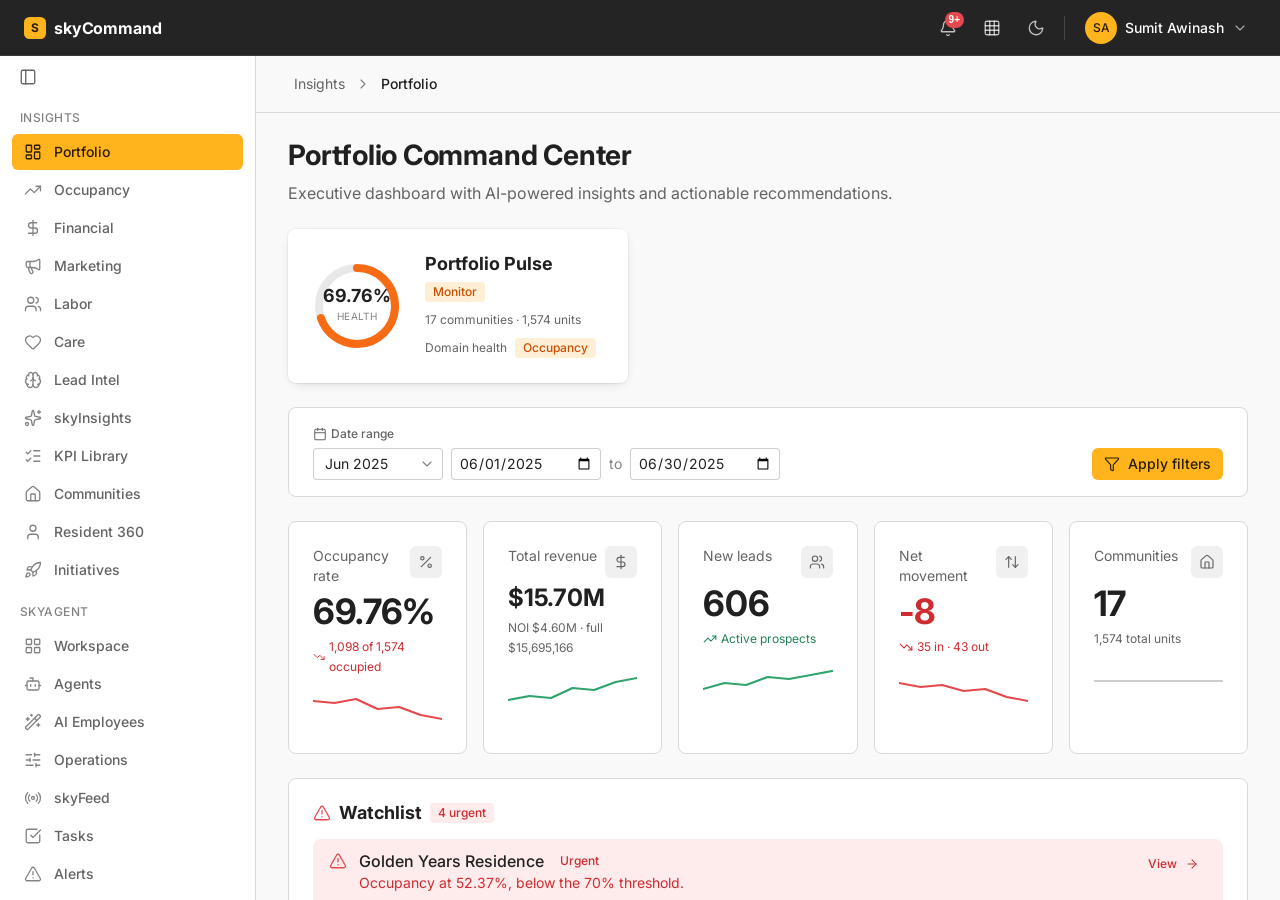
==== index.html @ 932ceed5 "Centered home layout: greeting + composer + suggestion pills (Claude-style) - Workspace opens on the" ====
<!DOCTYPE html>
<!--
  Portfolio Command Center - Radix-Design System redesign
  Shell (header/sidebar/breadcrumbs/footer) from the canonical template.
  Only the MAIN CONTENT region is filled. Styling from dashboard.css -> tokens.css.
-->
<html lang="en" data-theme="light">
<head>
  <meta charset="UTF-8" />
  <meta name="viewport" content="width=device-width, initial-scale=1.0" />
  <title>Portfolio Command Center</title>
  <link rel="preconnect" href="https://fonts.googleapis.com" />
  <link rel="preconnect" href="https://fonts.gstatic.com" crossorigin />
  <link href="https://fonts.googleapis.com/css2?family=Inter:wght@300;400;500;600;700&display=swap" rel="stylesheet" />
  <link rel="stylesheet" href="./dashboard.css" />
  <style>
    /* Page-scoped composition helpers - tokens only, no new colors/radii/fonts */
    .kpi-5 { display: grid; grid-template-columns: repeat(5, 1fr); gap: var(--space-4); }
    @media (max-width: 1200px) { .kpi-5 { grid-template-columns: repeat(3, 1fr); } }
    @media (max-width: 820px)  { .kpi-5 { grid-template-columns: repeat(2, 1fr); } }
    @media (max-width: 560px)  { .kpi-5 { grid-template-columns: 1fr; } }

    .page-lead { display: flex; align-items: flex-start; justify-content: space-between; gap: var(--space-5); margin-bottom: var(--space-5); flex-wrap: wrap; }

    .eyebrow { display: flex; align-items: center; gap: var(--space-2); font-size: var(--fs-1); font-weight: var(--weight-medium); letter-spacing: .05em; text-transform: uppercase; color: var(--fg-subtle); }
    .eyebrow svg { width: 14px; height: 14px; }

    .pulse-card { flex-direction: row; align-items: center; gap: var(--space-5); min-width: 340px; }
    .pulse-donut { position: relative; width: 88px; height: 88px; flex: 0 0 auto; }
    .pulse-donut svg { transform: rotate(-90deg); }
    .pulse-donut .pulse-num { position: absolute; inset: 0; display: flex; flex-direction: column; align-items: center; justify-content: center; gap: 0; }
    .pulse-donut .pulse-pct { font-size: var(--fs-4); font-weight: var(--weight-bold); color: var(--fg-high); letter-spacing: -.01em; }
    .pulse-donut .pulse-cap { font-size: 10px; color: var(--fg-subtle); text-transform: uppercase; letter-spacing: .04em; }
    .pulse-meta { display: flex; flex-direction: column; gap: var(--space-2); }
    .pulse-meta .pm-title { font-size: var(--fs-4); font-weight: var(--weight-bold); color: var(--fg-high); }
    .pulse-domain { display: flex; align-items: center; gap: var(--space-2); font-size: var(--fs-1); color: var(--fg-low); }

    .filter-row { display: flex; align-items: flex-end; gap: var(--space-4); flex-wrap: wrap; }
    .filter-field { display: flex; flex-direction: column; gap: var(--space-1); }
    .filter-field .ff-label { font-size: var(--fs-1); font-weight: var(--weight-medium); color: var(--fg-low); }
    .filter-spacer { flex: 1; }

    .watch-item { display: flex; align-items: flex-start; gap: var(--space-3); }
    .watch-item .wi-body { flex: 1; display: flex; flex-direction: column; gap: 2px; }
    .watch-head { display: flex; align-items: center; gap: var(--space-2); }
    .watch-head .wi-name { font-size: var(--fs-3); font-weight: var(--weight-medium); color: var(--fg-high); }
    .wi-detail { font-size: var(--fs-2); color: var(--danger-text); }
    .wi-hint { font-size: var(--fs-1); color: var(--fg-low); font-style: italic; }

    .delta { display: inline-flex; align-items: center; gap: 3px; font-variant-numeric: tabular-nums; }
    .delta svg { width: 14px; height: 14px; }
    .delta.is-up { color: var(--success-text); }
    .delta.is-down { color: var(--danger-text); }
    .delta.is-flat { color: var(--fg-subtle); }

    .brief-block { display: flex; flex-direction: column; gap: var(--space-2); }
    .brief-list { list-style: none; display: flex; flex-direction: column; gap: var(--space-2); }
    .brief-list li { display: flex; gap: var(--space-3); font-size: var(--fs-2); color: var(--fg-high); line-height: var(--lh-2); }
    .brief-list li .bl-dot { width: 6px; height: 6px; border-radius: var(--radius-full); background: var(--accent-9); margin-top: 8px; flex: 0 0 auto; }
    .action-list { list-style: none; display: flex; flex-direction: column; gap: var(--space-3); }
    .action-list li { display: flex; align-items: flex-start; gap: var(--space-3); font-size: var(--fs-2); color: var(--fg-high); }
    .action-list li .badge { margin-top: 1px; flex: 0 0 auto; }
    .brief-callout h4 { font-size: var(--fs-3); font-weight: var(--weight-bold); margin-bottom: 2px; }
    .brief-callout p { margin: 0; }
    .brief-callout .bc-group + .bc-group { margin-top: var(--space-3); }

    /* Dark app bar (#242424) - persistent across light/dark themes.
       Controls flipped to light-on-dark so they stay legible. */
    .app-header { background: #242424; color: #fff; border-bottom-color: rgba(255,255,255,.10); }
    .app-header .brand { color: #fff; }
    .app-header .header-user { color: rgba(255,255,255,.72); }
    .app-header .divider-v { background: rgba(255,255,255,.16); }
    .app-header .icon-btn { color: rgba(255,255,255,.72); }
    .app-header .icon-btn:hover { background: rgba(255,255,255,.12); }
    .app-header .presence { color: rgba(255,255,255,.72); box-shadow: inset 0 0 0 1px rgba(255,255,255,.18); }
    .app-header .search .search-icon { color: rgba(255,255,255,.55); }
    .app-header .input { background: rgba(255,255,255,.08); color: #fff; box-shadow: inset 0 0 0 1px rgba(255,255,255,.16); }
    .app-header .input::placeholder { color: rgba(255,255,255,.55); }
    .app-header .input:focus { box-shadow: inset 0 0 0 1px var(--accent-8); }
    .app-header .dropdown { background: rgba(255,255,255,.08); color: #fff; box-shadow: inset 0 0 0 1px rgba(255,255,255,.16); }
    .app-header .dropdown:hover { background: rgba(255,255,255,.12); }
    .app-header .dropdown .dropdown-chevron { color: rgba(255,255,255,.6); }
    .app-header .avatar.is-neutral { background: rgba(255,255,255,.16); color: #fff; }

    /* Sidebar background: white in light mode, dark panel surface in dark mode.
       Scope per theme so the token still flips (a flat literal would win in both). */
    :root[data-theme="light"] .app-sidebar { background: #ffffff; }
    :root[data-theme="dark"]  .app-sidebar { background: var(--color-panel-solid); }

    /* Profile trigger (avatar + name + chevron) on the dark bar */
    .profile-btn { display: inline-flex; align-items: center; gap: var(--space-2); height: 36px; padding: 0 var(--space-2); border: 0; background: transparent; color: #fff; font-family: var(--font-base); font-size: var(--fs-2); font-weight: var(--weight-medium); border-radius: var(--radius-3); cursor: pointer; }
    .profile-btn:hover { background: rgba(255,255,255,.12); }
    /* brand (amber) account avatar with dark text, matching reference */
    .profile-btn .avatar, .profile-menu .pm-head .avatar { background: var(--accent-9); color: var(--accent-contrast); }
    .profile-btn .pb-name { color: #fff; }
    .profile-btn .pb-chevron { color: rgba(255,255,255,.6); display: inline-flex; transition: transform .12s; }
    .profile-btn[aria-expanded="true"] .pb-chevron { transform: rotate(180deg); }

    /* Profile menu (opens on click) - light surface regardless of header theme */
    .profile-menu { width: 320px; padding: var(--space-3); display: flex; flex-direction: column; gap: var(--space-2); }
    .profile-menu[hidden] { display: none; }
    .profile-menu .pm-head { display: flex; align-items: flex-start; gap: var(--space-3); padding: var(--space-2); }
    .profile-menu .pm-id { display: flex; flex-direction: column; gap: 2px; min-width: 0; }
    .profile-menu .pm-name { font-size: var(--fs-3); font-weight: var(--weight-bold); color: var(--fg-high); }
    .profile-menu .pm-email { font-size: var(--fs-1); color: var(--fg-low); overflow: hidden; text-overflow: ellipsis; }
    .profile-menu .pm-viewprofile { margin-top: 2px; font-size: var(--fs-2); font-weight: var(--weight-medium); color: var(--accent-11); text-decoration: none; }
    .profile-menu .pm-viewprofile:hover { text-decoration: underline; }
    .profile-menu .divider { margin: var(--space-2) 0; width: 100%; }
    .profile-menu .pm-field { display: flex; flex-direction: column; gap: var(--space-1); padding: var(--space-1) var(--space-2); }
    .profile-menu .pm-field label { font-size: var(--fs-2); font-weight: var(--weight-medium); color: var(--fg-high); }
    /* reset dropdowns back to the light surface (they'd otherwise inherit the dark-header override) */
    .profile-menu .dropdown { background: var(--color-surface); color: var(--fg-high); box-shadow: inset 0 0 0 1px var(--border-ui); }
    .profile-menu .dropdown:hover { background: var(--gray-2); }
    .profile-menu .dropdown .dropdown-chevron { color: var(--fg-subtle); }
    .profile-menu .pm-item { display: flex; align-items: center; justify-content: space-between; min-height: 36px; padding: 0 var(--space-2); border-radius: var(--radius-2); color: var(--fg-high); text-decoration: none; font-size: var(--fs-2); }
    .profile-menu .pm-item svg { color: var(--fg-subtle); }
    .profile-menu .pm-item:hover { background: var(--gray-3); }
    .profile-menu .btn-solid { margin-top: var(--space-1); }
    .profile-menu .pm-version { text-align: center; font-size: var(--fs-1); color: var(--fg-subtle); padding-top: var(--space-1); }

    /* ===== Views (SPA switching from the sidebar) ===== */
    .app-content > .view { display: flex; flex-direction: column; flex: 1; }
    .view[hidden] { display: none; }

    /* ===== Occupancy view helpers ===== */
    .seg-tabs { display: grid; grid-template-columns: repeat(3, 1fr); gap: var(--space-2); background: var(--gray-3); padding: 4px; border-radius: var(--radius-4); margin-bottom: var(--space-5); }
    .seg-tab { display: inline-flex; align-items: center; justify-content: center; gap: var(--space-2); height: 44px; border: 0; background: transparent; color: var(--fg-low); font-family: var(--font-base); font-size: var(--fs-3); font-weight: var(--weight-medium); border-radius: var(--radius-3); cursor: pointer; transition: background .12s, color .12s; }
    .seg-tab svg { width: 18px; height: 18px; }
    .seg-tab:hover { color: var(--fg-high); }
    .seg-tab.is-active { background: var(--accent-9); color: var(--accent-contrast); box-shadow: var(--shadow-2); }

    .section-head { margin-bottom: var(--space-4); }
    .section-head h2 { font-size: var(--fs-6); line-height: var(--lh-6); font-weight: var(--weight-bold); }
    .section-head p { margin-top: 2px; color: var(--fg-low); font-size: var(--fs-2); }
    .block-head { display: flex; align-items: center; gap: var(--space-2); margin: var(--space-2) 0 var(--space-3); }
    .block-head .bh-title { font-size: var(--fs-4); font-weight: var(--weight-bold); }
    .block-head .bh-ic { color: var(--accent-11); display: inline-flex; }

    .filter-bar { display: flex; align-items: center; gap: var(--space-3); flex-wrap: wrap; padding: var(--space-3) var(--space-4); }
    .filter-bar .fb-ic { color: var(--fg-subtle); display: inline-flex; }
    .filter-bar .fb-label { font-size: var(--fs-2); color: var(--fg-low); }
    .filter-bar .spacer { flex: 1; }

    .metric-row { display: grid; grid-template-columns: repeat(4, 1fr); gap: var(--space-4); }
    @media (max-width: 1024px) { .metric-row { grid-template-columns: repeat(2, 1fr); } }
    @media (max-width: 560px)  { .metric-row { grid-template-columns: 1fr; } }
    .metric-card { gap: var(--space-1); }
    .metric-card .mc-top { display: flex; align-items: center; justify-content: space-between; }
    .metric-card .mc-label { font-size: var(--fs-2); font-weight: var(--weight-medium); color: var(--fg-low); }
    .metric-card .mc-ic { width: 32px; height: 32px; border-radius: var(--radius-3); display: inline-flex; align-items: center; justify-content: center; background: color-mix(in srgb, var(--mcs) 14%, transparent); color: var(--mcs); }
    .metric-card .mc-value { font-size: var(--fs-8); line-height: 1.05; letter-spacing: var(--ls-8); font-weight: var(--weight-bold); color: var(--mc); margin-top: var(--space-2); }
    .metric-card .mc-sub { font-size: var(--fs-1); color: var(--fg-low); margin-top: 2px; }
    .metric-card.is-blue   { --mc: var(--blue-11);  --mcs: var(--blue-9); }
    .metric-card.is-green  { --mc: var(--green-11); --mcs: var(--green-9); }
    .metric-card.is-purple { --mc: var(--chart-4);  --mcs: var(--chart-4); }
    .metric-card.is-red    { --mc: var(--red-11);   --mcs: var(--red-9); }

    .chart { width: 100%; height: 240px; }
    .chart svg { width: 100%; height: 100%; display: block; }
    .chart .grid-line { stroke: var(--chart-grid); stroke-width: 1; }
    .chart-legend { display: flex; justify-content: center; gap: var(--space-5); margin-top: var(--space-3); font-size: var(--fs-1); color: var(--fg-low); }
    .chart-legend .lg { display: inline-flex; align-items: center; gap: var(--space-2); }
    .chart-legend .lg .swatch { width: 14px; height: 3px; border-radius: var(--radius-full); }

    .summary-strip { display: grid; grid-template-columns: repeat(4, 1fr); gap: var(--space-4); background: var(--gray-2); border-radius: var(--radius-4); padding: var(--space-4); }
    .summary-strip .ss-label { font-size: var(--fs-1); color: var(--fg-low); }
    .summary-strip .ss-value { font-size: var(--fs-3); font-weight: var(--weight-medium); color: var(--fg-high); margin-top: 2px; }

    .form-field { display: flex; flex-direction: column; gap: var(--space-1); margin-bottom: var(--space-4); }
    .form-field > label { font-size: var(--fs-2); font-weight: var(--weight-medium); color: var(--fg-high); }
    .select-row { display: flex; align-items: center; gap: var(--space-2); width: 100%; min-height: 40px; padding: 0 var(--space-3); background: var(--color-surface); box-shadow: inset 0 0 0 1px var(--border-ui); border-radius: var(--radius-3); font-size: var(--fs-2); color: var(--fg-high); cursor: pointer; }
    .select-row .sr-ic { color: var(--fg-subtle); display: inline-flex; }
    .select-row .sr-chev { margin-left: auto; color: var(--fg-subtle); }
    details.collapse > summary { list-style: none; cursor: pointer; display: flex; align-items: center; gap: var(--space-2); min-height: 44px; padding: 0 var(--space-3); box-shadow: inset 0 0 0 1px var(--border-ui); border-radius: var(--radius-3); font-size: var(--fs-2); font-weight: var(--weight-medium); color: var(--fg-high); }
    details.collapse > summary::-webkit-details-marker { display: none; }
    details.collapse > summary .sm-chev { margin-left: auto; color: var(--fg-subtle); transition: transform .12s; }
    details.collapse[open] > summary .sm-chev { transform: rotate(180deg); }
    details.collapse .collapse-body { padding: var(--space-3); font-size: var(--fs-2); color: var(--fg-low); }

    .fs-metrics { display: grid; grid-template-columns: repeat(4, 1fr); gap: var(--space-4); }
    @media (max-width: 640px) { .fs-metrics { grid-template-columns: repeat(2, 1fr); } }
    .fs-metric { text-align: center; }
    .fs-metric .fsm-value { font-size: var(--fs-7); line-height: var(--lh-7); font-weight: var(--weight-bold); }
    .fs-metric .fsm-label { font-size: var(--fs-1); color: var(--fg-low); margin-top: 2px; }
    .fs-metric.is-blue .fsm-value  { color: var(--blue-11); }
    .fs-metric.is-green .fsm-value { color: var(--green-11); }
    .fs-metric.is-amber .fsm-value { color: var(--warning-text); }
    .fs-metric.is-red .fsm-value   { color: var(--red-11); }

    .scenario-grid { display: grid; grid-template-columns: minmax(0, 1fr) minmax(0, 1.25fr); gap: var(--space-4); align-items: start; }
    @media (max-width: 1080px) { .scenario-grid { grid-template-columns: 1fr; } }
    .preset-group { display: flex; flex-wrap: wrap; gap: var(--space-2); }
    .preset { height: 32px; padding: 0 var(--space-3); border: 0; border-radius: var(--radius-2); background: var(--color-surface); box-shadow: inset 0 0 0 1px var(--border-ui); color: var(--fg-high); font-family: var(--font-base); font-size: var(--fs-2); font-weight: var(--weight-medium); cursor: pointer; }
    .preset:hover { background: var(--gray-2); }
    .preset.is-on { background: var(--accent-3); color: var(--accent-11); box-shadow: inset 0 0 0 1px var(--accent-7); }

    .param { padding: var(--space-3) 0; border-top: var(--stroke-thin) solid var(--border-subtle); }
    .param-head { display: flex; align-items: flex-start; gap: var(--space-3); }
    .param-ic { width: 30px; height: 30px; border-radius: var(--radius-2); display: inline-flex; align-items: center; justify-content: center; background: color-mix(in srgb, var(--pc, var(--accent-9)) 14%, transparent); color: var(--pc, var(--accent-11)); flex: 0 0 auto; }
    .param-meta { flex: 1; min-width: 0; }
    .param-title { font-size: var(--fs-2); font-weight: var(--weight-medium); color: var(--fg-high); }
    .param-desc { font-size: var(--fs-1); color: var(--fg-low); margin-top: 1px; }
    .param-val { flex: 0 0 auto; min-width: 44px; text-align: center; height: 24px; line-height: 24px; padding: 0 var(--space-2); border-radius: var(--radius-2); background: var(--gray-3); color: var(--fg-high); font-size: var(--fs-1); font-weight: var(--weight-medium); font-variant-numeric: tabular-nums; }
    .param .slider { margin-top: var(--space-3); }
    .param-range { display: flex; justify-content: space-between; font-size: var(--fs-1); color: var(--fg-subtle); margin-top: 4px; }

    .cmp-metrics { display: grid; grid-template-columns: repeat(4, 1fr); gap: var(--space-3); }
    .cmp-metric .cm-label { font-size: var(--fs-1); color: var(--fg-low); }
    .cmp-metric .cm-value { font-size: var(--fs-5); font-weight: var(--weight-bold); color: var(--fg-high); margin-top: 2px; }
    .segmented.is-brand .segmented-item.is-active { background: var(--accent-9); color: var(--accent-contrast); }
    .segmented.is-brand .segmented-item.is-active svg { color: var(--accent-contrast); }

    .tab-panel[hidden] { display: none; }

    /* ===== Workspace: three-pane agent console ===== */
    .app-footer[hidden] { display: none; }
    .view.is-flush { min-height: 0; }
    /* softer internal dividers: this is an enclosed work surface, a lighter hierarchy than
       the app chrome. Scoped to the three-pane surface only (not the breadcrumb above it). */
    .ws3 { --border-subtle: var(--gray-4); }
    .ws3 { display: grid; grid-template-columns: 300px minmax(0, 1fr) 344px; flex: 1; min-height: 0; }
    @media (max-width: 1200px) { .ws3 { grid-template-columns: 260px minmax(0,1fr); } .ws3 > .ws-panel { display: none; } }
    .ws-tasks, .ws-panel { min-height: 0; overflow-y: auto; background: var(--color-panel-solid); }
    .ws-tasks { border-right: var(--stroke-thin) solid var(--border-subtle); padding: var(--space-4); display: flex; flex-direction: column; gap: var(--space-3); }
    .ws-panel { border-left: var(--stroke-thin) solid var(--border-subtle); padding: var(--space-4); display: flex; flex-direction: column; gap: var(--space-4); }
    .ws-convo { min-height: 0; display: flex; flex-direction: column; background: var(--color-panel-solid); }
    /* icon buttons outside the header lacked the component style, so native grey buttons showed */
    #view-workspace .icon-btn { width: 32px; height: 32px; border-radius: var(--radius-3); display: inline-flex; align-items: center; justify-content: center; color: var(--fg-low); background: transparent; border: 0; cursor: pointer; }
    #view-workspace .icon-btn:hover { background: var(--gray-3); color: var(--fg-high); }
    /* focus mode: the single expand toggle collapses BOTH rails, conversation goes full-width */
    /* gentle 800ms collapse: both rails slide to 0 width + fade, conversation re-centers */
    .ws3 { transition: grid-template-columns 800ms cubic-bezier(0.4, 0, 0.2, 1); }
    .ws-tasks, .ws-panel { overflow-x: hidden; transition: opacity 450ms ease, border-color 800ms ease; }
    .ws-thread, .ws-composer { transition: padding 800ms cubic-bezier(0.4, 0, 0.2, 1); }
    .ws3.is-focused { grid-template-columns: 0 minmax(0, 1fr) 0; }
    .ws3.is-focused .ws-tasks, .ws3.is-focused .ws-panel { opacity: 0; border-color: transparent; }
    /* expanded = centered reading column (like Claude), not full-bleed */
    .ws3.is-focused .ws-thread { padding-inline: max(var(--space-5), calc((100% - 760px) / 2)); }
    .ws3.is-focused .ws-composer { padding-inline: max(var(--space-4), calc((100% - 760px) / 2)); }
    [data-ws-expand] .ic-expand, [data-ws-expand] .ic-contract { display: inline-flex; }
    [data-ws-expand] .ic-contract { display: none; }
    .ws3.is-focused [data-ws-expand] .ic-expand { display: none; }
    .ws3.is-focused [data-ws-expand] .ic-contract { display: inline-flex; }
    .ws-convo-head { display: flex; align-items: center; gap: var(--space-3); padding: var(--space-3) var(--space-4); border-bottom: var(--stroke-thin) solid var(--border-subtle); background: var(--color-panel-solid); }
    .ws-convo-head .cvh-title { flex: 1; min-width: 0; }
    .ws-convo-head .cvh-t { font-size: var(--fs-3); font-weight: var(--weight-medium); color: var(--fg-high); display: flex; align-items: center; gap: var(--space-2); }
    .ws-convo-head .cvh-t svg { color: var(--fg-subtle); }
    .ws-convo-head .cvh-sub { font-size: var(--fs-1); color: var(--fg-subtle); font-family: var(--font-mono); }
    .ws-thread { flex: 1; min-height: 0; overflow-y: auto; padding: var(--space-5) max(var(--space-5), calc((100% - 760px) / 2)); display: flex; flex-direction: column; gap: var(--space-4); }
    .ws-composer { padding: var(--space-3) max(var(--space-4), calc((100% - 760px) / 2)); background: var(--color-panel-solid); }

    /* New Task welcome / command picker (shown when no conversation is open) */
    .ws3:not(.is-empty) .ws-empty { display: none; }
    .ws3.is-empty .ws-convo-head, .ws3.is-empty .ws-thread { display: none; }
    /* empty Workspace panel when no chat is open */
    .ws-panel-empty { display: none; }
    .ws3.is-empty .ws-panel > .panel-sec, .ws3.is-empty .ws-panel > .divider { display: none; }
    .ws3.is-empty .ws-panel-empty { display: flex; flex-direction: column; align-items: center; justify-content: center; text-align: center; gap: var(--space-3); flex: 1; padding: var(--space-5); }
    .ws-panel-empty .pe-art { width: 56px; height: 56px; border-radius: var(--radius-4); background: var(--gray-3); color: var(--fg-subtle); display: inline-flex; align-items: center; justify-content: center; }
    .ws-panel-empty .pe-title { font-size: var(--fs-3); font-weight: var(--weight-medium); color: var(--fg-high); }
    .ws-panel-empty .pe-sub { font-size: var(--fs-1); color: var(--fg-low); max-width: 200px; }
    .ws-empty { flex: 1; min-height: 0; overflow-y: auto; display: flex; flex-direction: column; align-items: center; justify-content: center; gap: var(--space-5); padding: var(--space-5); text-align: center; }
    .ws-empty .empty-brand { display: flex; align-items: center; gap: var(--space-2); }
    .ws-empty .empty-title { font-size: var(--fs-5); line-height: var(--lh-5); font-weight: var(--weight-bold); }
    /* centered home (greeting + composer + pills) */
    .home-greet { display: inline-flex; align-items: center; gap: var(--space-3); }
    .home-greet .home-spark { width: 32px; height: 32px; flex: none; }
    .home-greet .empty-title { font-size: clamp(26px, 3.4vw, 36px); line-height: 1.1; letter-spacing: -0.02em; }
    .empty-composer-slot { width: 100%; max-width: 740px; }
    .empty-composer-slot:empty { display: none; }
    .empty-composer-slot .ws-composer { padding: 0; }
    .home-pills { display: flex; flex-wrap: wrap; align-items: center; justify-content: center; gap: var(--space-2); }
    .home-pill { display: inline-flex; align-items: center; gap: 7px; height: 38px; padding: 0 15px; border: 0; background: var(--color-surface); box-shadow: inset 0 0 0 1px var(--border-subtle); border-radius: var(--radius-full); cursor: pointer; font-family: var(--font-base); font-size: var(--fs-2); font-weight: var(--weight-medium); color: var(--fg-high); }
    .home-pill:hover { background: var(--gray-2); box-shadow: inset 0 0 0 1px var(--accent-8); }
    .home-pill svg { width: 16px; height: 16px; color: var(--fg-low); }
    .home-pill:focus-visible { outline: 2px solid var(--accent-8); outline-offset: 1px; }
    .ws-empty .empty-sub { font-size: var(--fs-2); color: var(--fg-low); max-width: 400px; }

    /* ===== Workspace P0: immersive full-screen + mode switch + streaming ===== */
    .app-shell.ws-immersive { grid-template-rows: 0 0 1fr; grid-template-columns: 0 1fr; }
    .app-shell.ws-immersive .app-header,
    .app-shell.ws-immersive .app-sidebar,
    .app-shell.ws-immersive .app-banner { display: none; }
    .app-shell.ws-immersive .app-content { overflow: hidden; }
    .app-shell.ws-immersive #view-workspace .breadcrumbs { display: none; }
    .ws-rail-head { display: flex; align-items: center; justify-content: space-between; gap: var(--space-2); margin-bottom: var(--space-1); }
    .ws-rail-brand { display: flex; align-items: center; gap: var(--space-2); font-size: var(--fs-3); font-weight: var(--weight-bold); letter-spacing: -.01em; }
    .ws-fs-btn { width: 30px; height: 30px; border-radius: var(--radius-3); display: inline-flex; align-items: center; justify-content: center; border: 0; background: transparent; color: var(--fg-low); cursor: pointer; flex: none; }
    .ws-fs-btn:hover { background: var(--gray-3); color: var(--fg-high); }
    .ws-fs-btn .ic-out { display: none; }
    .app-shell.ws-immersive .ws-fs-btn .ic-in { display: none; }
    .app-shell.ws-immersive .ws-fs-btn .ic-out { display: inline-flex; }
    /* mode switcher (segmented, matches .view-toggle treatment) */
    .ws-modes { display: grid; grid-template-columns: repeat(3, 1fr); gap: 2px; background: var(--gray-3); border-radius: var(--radius-3); padding: 3px; }
    .ws-mode { display: inline-flex; align-items: center; justify-content: center; gap: 5px; height: 30px; border: 0; background: transparent; color: var(--fg-low); font-family: var(--font-base); font-size: var(--fs-1); font-weight: var(--weight-medium); border-radius: var(--radius-2); cursor: pointer; }
    .ws-mode svg { width: 14px; height: 14px; }
    .ws-mode:hover:not(.is-active) { color: var(--fg-high); }
    .ws-mode.is-active { background: var(--color-panel-solid); color: var(--fg-high); box-shadow: var(--shadow-2); }
    .ws-mode:focus-visible { outline: 2px solid var(--accent-8); outline-offset: 1px; }
    /* model + effort chip in composer */
    .model-chip { display: inline-flex; align-items: center; gap: 5px; height: 28px; padding: 0 8px; border: 0; background: transparent; color: var(--fg-low); font-family: var(--font-base); font-size: var(--fs-1); font-weight: var(--weight-medium); border-radius: var(--radius-3); cursor: pointer; }
    .model-chip:hover { background: var(--gray-3); color: var(--fg-high); }
    .model-chip .eff { color: var(--fg-low); }
    .model-menu-p .menu-label { font-size: var(--fs-1); color: var(--fg-subtle); padding: var(--space-1) var(--space-2); }
    /* streaming */
    .stream-caret { display: inline-block; width: 7px; height: 1em; vertical-align: text-bottom; background: var(--accent-9); border-radius: 1px; margin-left: 2px; animation: caretBlink 1s steps(2) infinite; }
    @keyframes caretBlink { 0%, 50% { opacity: 1; } 50.01%, 100% { opacity: 0; } }
    @media (prefers-reduced-motion: reduce) { .stream-caret { animation: none; } }
    /* per-mode rail links */
    .ws-rail-links { display: flex; flex-direction: column; gap: 1px; }
    .ws-rail-link { display: flex; align-items: center; gap: var(--space-2); padding: var(--space-2); border-radius: var(--radius-3); color: var(--fg-low); text-decoration: none; font-size: var(--fs-2); border: 0; background: transparent; cursor: pointer; font-family: var(--font-base); width: 100%; text-align: left; }
    .ws-rail-link:hover { background: var(--gray-3); color: var(--fg-high); }
    .ws-rail-link svg { width: 16px; height: 16px; color: var(--fg-subtle); flex: none; }
    .ws-rail-link .rl-badge { margin-left: auto; font-size: 10px; font-weight: var(--weight-medium); color: var(--fg-subtle); background: var(--gray-3); border-radius: var(--radius-full); padding: 0 6px; }
    /* / skills palette */
    .composer-box { position: relative; }
    .skills-menu { position: absolute; left: 0; right: 0; bottom: calc(100% + 8px); max-height: 320px; overflow-y: auto; padding: var(--space-1); z-index: 30; box-shadow: var(--shadow-4), inset 0 0 0 1px var(--border-subtle); }
    .skills-menu .menu-label { font-size: var(--fs-1); text-transform: uppercase; letter-spacing: .05em; color: var(--fg-subtle); font-weight: var(--weight-medium); padding: var(--space-2) var(--space-2) var(--space-1); }
    .skill-item { display: flex; align-items: center; gap: var(--space-3); width: 100%; text-align: left; border: 0; background: transparent; padding: var(--space-2); border-radius: var(--radius-3); cursor: pointer; font-family: var(--font-base); }
    .skill-item:hover, .skill-item.is-active { background: var(--gray-3); }
    .skill-item .sk-ic { width: 28px; height: 28px; border-radius: var(--radius-2); background: var(--gray-3); color: var(--fg-high); display: inline-flex; align-items: center; justify-content: center; flex: none; }
    .skill-item.is-active .sk-ic { background: var(--color-panel-solid); box-shadow: var(--shadow-2); }
    .skill-item .sk-ic svg { width: 15px; height: 15px; }
    .skill-item .sk-tx { min-width: 0; }
    .skill-item .sk-name { display: block; font-size: var(--fs-2); font-weight: var(--weight-medium); color: var(--fg-high); font-family: var(--font-mono); }
    .skill-item .sk-desc { display: block; font-size: var(--fs-1); color: var(--fg-low); overflow: hidden; text-overflow: ellipsis; white-space: nowrap; margin-top: 1px; }
    .skills-empty { padding: var(--space-3); font-size: var(--fs-1); color: var(--fg-subtle); text-align: center; }
    /* Cowork suggestions */
    .cowork-suggest { width: 100%; max-width: 640px; text-align: left; }
    .cowork-suggest .cs-label { font-size: var(--fs-1); text-transform: uppercase; letter-spacing: .05em; color: var(--fg-subtle); font-weight: var(--weight-medium); margin-bottom: var(--space-2); }
    .suggest-list { display: flex; flex-direction: column; gap: var(--space-2); }
    .suggest-card { display: flex; align-items: center; gap: var(--space-3); width: 100%; text-align: left; border: 0; background: var(--color-surface); box-shadow: inset 0 0 0 1px var(--border-subtle); border-radius: var(--radius-3); padding: var(--space-3); cursor: pointer; font-family: var(--font-base); }
    .suggest-card:hover { background: var(--gray-2); box-shadow: inset 0 0 0 1px var(--accent-8); }
    .suggest-card .sc-ic { width: 32px; height: 32px; border-radius: var(--radius-3); background: var(--gray-3); color: var(--fg-high); display: inline-flex; align-items: center; justify-content: center; flex: none; }
    .suggest-card .sc-ic svg { width: 16px; height: 16px; }
    .suggest-card .sc-tx { flex: 1; min-width: 0; }
    .suggest-card .sc-title { display: block; font-size: var(--fs-2); font-weight: var(--weight-medium); color: var(--fg-high); }
    .suggest-card .sc-desc { display: block; font-size: var(--fs-1); color: var(--fg-low); margin-top: 1px; }
    .suggest-card .sc-arrow { color: var(--fg-subtle); flex: none; }
    .suggest-card:hover .sc-arrow { color: var(--accent-11); }
    /* Live run */
    .run-card { align-self: stretch; width: 100%; max-width: 760px; margin: 0 auto; background: var(--color-surface); box-shadow: inset 0 0 0 1px var(--border-subtle); border-radius: var(--radius-4); padding: var(--space-4); }
    .run-head { display: flex; align-items: center; gap: var(--space-2); margin-bottom: var(--space-3); }
    .run-head .rh-title { font-size: var(--fs-3); font-weight: var(--weight-medium); color: var(--fg-high); flex: 1; min-width: 0; }
    .run-steps { display: flex; flex-direction: column; }
    .run-step { display: flex; align-items: center; gap: var(--space-3); padding: var(--space-2) 0; font-size: var(--fs-2); color: var(--fg-subtle); }
    .run-step .rs-ic { width: 20px; height: 20px; flex: none; display: inline-flex; align-items: center; justify-content: center; }
    .run-step.is-running { color: var(--fg-high); }
    .run-step.is-done { color: var(--fg-high); }
    .run-step.is-done .rs-ic { color: var(--success-text); }
    .run-spinner { width: 15px; height: 15px; border-radius: 50%; border: 2px solid var(--gray-6); border-top-color: var(--accent-9); animation: spin .7s linear infinite; }
    @media (prefers-reduced-motion: reduce) { .run-spinner { animation: none; } }
    @keyframes spin { to { transform: rotate(360deg); } }
    .run-progress { margin-top: var(--space-3); height: 4px; background: var(--gray-4); border-radius: var(--radius-full); overflow: hidden; }
    .run-progress .rp-fill { height: 100%; width: 0; background: var(--accent-9); border-radius: var(--radius-full); transition: width .4s ease; }
    .run-foot { display: flex; align-items: center; justify-content: space-between; gap: var(--space-3); margin-top: var(--space-2); font-size: var(--fs-1); color: var(--fg-subtle); }
    .run-result { margin-top: var(--space-3); padding-top: var(--space-3); border-top: var(--stroke-thin) solid var(--border-subtle); font-size: var(--fs-2); color: var(--fg-low); }
    .run-result .rr-title { font-weight: var(--weight-medium); color: var(--fg-high); margin-bottom: var(--space-2); }
    /* Code home: usage stats */
    .code-home { width: 100%; max-width: 600px; text-align: left; }
    .stats-card { background: var(--color-surface); box-shadow: inset 0 0 0 1px var(--border-subtle); border-radius: var(--radius-4); padding: var(--space-4); }
    .stats-head { display: flex; align-items: center; justify-content: space-between; gap: var(--space-3); margin-bottom: var(--space-4); }
    .seg-range { display: inline-flex; background: var(--gray-3); border-radius: var(--radius-3); padding: 3px; gap: 2px; flex: none; }
    .seg-range button { border: 0; background: transparent; color: var(--fg-low); font-family: var(--font-base); font-size: var(--fs-1); font-weight: var(--weight-medium); padding: 4px 10px; border-radius: var(--radius-2); cursor: pointer; }
    .seg-range button.is-active { background: var(--color-panel-solid); color: var(--fg-high); box-shadow: var(--shadow-2); }
    .stats-grid { display: grid; grid-template-columns: repeat(4, 1fr); gap: var(--space-3) var(--space-4); }
    @media (max-width: 640px) { .stats-grid { grid-template-columns: repeat(2, 1fr); } }
    .stat-cell .sc-label { font-size: var(--fs-1); color: var(--fg-low); }
    .stat-cell .sc-value { font-size: var(--fs-4); line-height: 1.1; font-weight: var(--weight-bold); color: var(--fg-high); margin-top: 2px; font-variant-numeric: tabular-nums; }
    .heatmap { display: grid; grid-auto-flow: column; grid-template-rows: repeat(7, 12px); grid-auto-columns: 12px; gap: 3px; margin-top: var(--space-4); justify-content: start; }
    .heat-cell { width: 12px; height: 12px; border-radius: 2px; background: var(--gray-3); }
    .heat-cell.l1 { background: var(--accent-4); }
    .heat-cell.l2 { background: var(--accent-6); }
    .heat-cell.l3 { background: var(--accent-8); }
    .heat-cell.l4 { background: var(--accent-9); }
    .heat-note { font-size: var(--fs-1); color: var(--fg-low); margin-top: var(--space-3); }
    .model-usage { display: flex; flex-direction: column; gap: var(--space-3); }
    .mu-row .mu-top { display: flex; align-items: baseline; justify-content: space-between; font-size: var(--fs-2); margin-bottom: 4px; }
    .mu-row .mu-name { color: var(--fg-high); font-weight: var(--weight-medium); }
    .mu-row .mu-pct { color: var(--fg-low); font-variant-numeric: tabular-nums; }
    .mu-bar { height: 8px; background: var(--gray-4); border-radius: var(--radius-full); overflow: hidden; }
    .mu-bar span { display: block; height: 100%; background: var(--accent-9); border-radius: var(--radius-full); }
    /* Artifacts gallery + viewer */
    .ws-convo { position: relative; }
    .ws-artifacts { position: absolute; inset: 0; z-index: 20; background: var(--color-panel-solid); display: flex; flex-direction: column; }
    .wa-head { display: flex; align-items: center; gap: var(--space-2); padding: var(--space-3) var(--space-4); border-bottom: var(--stroke-thin) solid var(--border-subtle); flex: none; }
    .wa-head .wa-title { flex: 1; min-width: 0; font-size: var(--fs-3); font-weight: var(--weight-medium); color: var(--fg-high); }
    .wa-icon-btn { width: 32px; height: 32px; border-radius: var(--radius-3); display: inline-flex; align-items: center; justify-content: center; border: 0; background: transparent; color: var(--fg-low); cursor: pointer; flex: none; }
    .wa-icon-btn:hover { background: var(--gray-3); color: var(--fg-high); }
    .wa-body { flex: 1; min-height: 0; overflow-y: auto; padding: var(--space-5); }
    .art-grid { display: grid; grid-template-columns: repeat(3, 1fr); gap: var(--space-3); max-width: 900px; margin: 0 auto; }
    @media (max-width: 1000px) { .art-grid { grid-template-columns: repeat(2, 1fr); } }
    @media (max-width: 640px) { .art-grid { grid-template-columns: 1fr; } }
    .art-card { display: flex; flex-direction: column; gap: var(--space-2); text-align: left; border: 0; background: var(--color-surface); box-shadow: inset 0 0 0 1px var(--border-subtle); border-radius: var(--radius-3); padding: var(--space-3); cursor: pointer; font-family: var(--font-base); }
    .art-card:hover { box-shadow: inset 0 0 0 1px var(--accent-8); background: var(--gray-2); }
    .art-card .ac-ic { width: 32px; height: 32px; border-radius: var(--radius-3); background: var(--gray-3); color: var(--fg-high); display: inline-flex; align-items: center; justify-content: center; }
    .art-card .ac-ic svg { width: 16px; height: 16px; }
    .art-card .ac-title { font-size: var(--fs-2); font-weight: var(--weight-medium); color: var(--fg-high); }
    .art-card .ac-meta { font-size: var(--fs-1); color: var(--fg-low); display: flex; gap: var(--space-2); align-items: center; }
    .art-viewer { max-width: 820px; margin: 0 auto; }
    .av-head { display: flex; align-items: flex-start; gap: var(--space-3); margin-bottom: var(--space-4); }
    .av-title { font-size: var(--fs-5); font-weight: var(--weight-bold); color: var(--fg-high); }
    .av-meta { font-size: var(--fs-1); color: var(--fg-subtle); margin-top: 2px; }
    .av-actions { display: flex; gap: var(--space-2); margin-left: auto; flex: none; }
    .av-content { border: var(--stroke-thin) solid var(--border-subtle); border-radius: var(--radius-3); padding: var(--space-4); overflow-x: auto; }
    .artifacts-empty { text-align: center; color: var(--fg-subtle); padding: var(--space-8) var(--space-4); }
    /* Projects */
    .proj-grid { display: grid; grid-template-columns: repeat(2, 1fr); gap: var(--space-3); max-width: 820px; margin: 0 auto; }
    @media (max-width: 700px) { .proj-grid { grid-template-columns: 1fr; } }
    .proj-card { display: flex; flex-direction: column; gap: var(--space-2); text-align: left; border: 0; background: var(--color-surface); box-shadow: inset 0 0 0 1px var(--border-subtle); border-radius: var(--radius-3); padding: var(--space-4); cursor: pointer; font-family: var(--font-base); min-height: 128px; }
    .proj-card:hover { box-shadow: inset 0 0 0 1px var(--accent-8); background: var(--gray-2); }
    .proj-card .pc-top { display: flex; align-items: center; gap: var(--space-2); }
    .proj-card .pc-ic { width: 30px; height: 30px; border-radius: var(--radius-3); background: var(--gray-3); color: var(--fg-high); display: inline-flex; align-items: center; justify-content: center; flex: none; }
    .proj-card .pc-ic svg { width: 16px; height: 16px; }
    .proj-card .pc-name { font-size: var(--fs-3); font-weight: var(--weight-medium); color: var(--fg-high); }
    .proj-card .pc-desc { font-size: var(--fs-1); color: var(--fg-low); }
    .proj-card .pc-meta { font-size: var(--fs-1); color: var(--fg-low); display: flex; gap: var(--space-2); align-items: center; margin-top: auto; }
    .proj-detail { max-width: 720px; margin: 0 auto; }
    .pd-name { font-size: var(--fs-5); font-weight: var(--weight-bold); color: var(--fg-high); }
    .pd-desc { font-size: var(--fs-2); color: var(--fg-low); margin-top: 2px; }
    .pd-sec { margin-top: var(--space-5); }
    .pd-sec-label { font-size: var(--fs-1); text-transform: uppercase; letter-spacing: .05em; color: var(--fg-subtle); font-weight: var(--weight-medium); margin-bottom: var(--space-2); }
    .pd-items { display: flex; flex-direction: column; gap: 1px; }
    .pd-item { display: flex; align-items: center; gap: var(--space-2); padding: var(--space-2); border-radius: var(--radius-3); font-size: var(--fs-2); color: var(--fg-low); }
    .pd-item svg { width: 15px; height: 15px; color: var(--fg-subtle); flex: none; }
    .proj-create { max-width: 520px; margin: 0 auto; }
    /* keyboard focus for workspace interactive cards */
    .art-card:focus-visible, .proj-card:focus-visible, .suggest-card:focus-visible, .skill-item:focus-visible,
    .ws-rail-link:focus-visible, .tmpl-card:focus-visible, .seg-range button:focus-visible,
    .wa-icon-btn:focus-visible, .kanban-add:focus-visible, .scope-chip:focus-visible, .ae-chip:focus-visible { outline: 2px solid var(--accent-8); outline-offset: 1px; }
    /* Code composer: scope chips + accept-edits + mic */
    .composer-scope { display: flex; align-items: center; gap: var(--space-1); margin-bottom: var(--space-2); flex-wrap: wrap; }
    .scope-chip { display: inline-flex; align-items: center; gap: 5px; height: 26px; padding: 0 10px; border: 0; background: var(--gray-3); color: var(--fg-low); font-family: var(--font-base); font-size: var(--fs-1); font-weight: var(--weight-medium); border-radius: var(--radius-full); cursor: pointer; }
    .scope-chip svg { width: 13px; height: 13px; }
    .scope-chip:hover { color: var(--fg-high); }
    .scope-chip.is-active { background: var(--accent-3); color: var(--accent-12); }
    .scope-sep { flex: 1; }
    .ae-chip { display: inline-flex; align-items: center; gap: 5px; height: 26px; padding: 0 10px; border: 0; background: transparent; color: var(--fg-low); font-family: var(--font-base); font-size: var(--fs-1); font-weight: var(--weight-medium); border-radius: var(--radius-3); cursor: pointer; }
    .ae-chip:hover { background: var(--gray-3); color: var(--fg-high); }
    .ae-chip svg { width: 13px; height: 13px; }
    .icon-btn.is-recording { color: var(--accent-11); background: var(--accent-3); }
    /* chat message polish: thinking block, per-message copy/edit */
    .think-block { margin: 0 0 var(--space-3); }
    .think-block summary { display: inline-flex; align-items: center; gap: 6px; cursor: pointer; font-size: var(--fs-1); color: var(--fg-low); list-style: none; }
    .think-block summary::-webkit-details-marker { display: none; }
    .think-block summary:focus-visible { outline: 2px solid var(--accent-8); outline-offset: 2px; border-radius: var(--radius-2); }
    .think-block .tb-chev { transition: transform .12s; }
    .think-block[open] summary .tb-chev { transform: rotate(90deg); }
    .think-block .tb-body { margin-top: var(--space-2); padding-left: var(--space-3); border-left: 2px solid var(--border-subtle); font-size: var(--fs-1); color: var(--fg-low); display: flex; flex-direction: column; gap: 5px; }
    .msg-user { position: relative; }
    .msg-edit { position: absolute; bottom: -22px; right: 0; opacity: 0; display: inline-flex; align-items: center; gap: 4px; border: 0; background: transparent; color: var(--fg-low); font-family: var(--font-base); font-size: var(--fs-1); cursor: pointer; padding: 2px 4px; border-radius: var(--radius-2); transition: opacity .12s; }
    .msg-user:hover .msg-edit, .msg-edit:focus-visible { opacity: 1; }
    .msg-edit:hover { color: var(--fg-high); background: var(--gray-3); }
    .msg-edit svg { width: 12px; height: 12px; }
    .fb-btn.is-ok { color: var(--success-text); }
    /* rail profile footer + search filtering */
    .ws-rail-foot { margin-top: auto; display: flex; align-items: center; gap: var(--space-2); padding: var(--space-2); border: 0; background: transparent; border-radius: var(--radius-3); cursor: pointer; width: 100%; text-align: left; font-family: var(--font-base); }
    .ws-rail-foot:hover { background: var(--gray-3); }
    .ws-rail-foot:focus-visible { outline: 2px solid var(--accent-8); outline-offset: 1px; }
    .rf-avatar { width: 28px; height: 28px; border-radius: var(--radius-full); background: var(--accent-9); color: var(--accent-contrast); font-size: 11px; font-weight: var(--weight-bold); display: inline-flex; align-items: center; justify-content: center; flex: none; }
    .rf-tx { display: flex; flex-direction: column; min-width: 0; flex: 1; }
    .rf-name { font-size: var(--fs-2); font-weight: var(--weight-medium); color: var(--fg-high); overflow: hidden; text-overflow: ellipsis; white-space: nowrap; }
    .rf-plan { font-size: var(--fs-1); color: var(--fg-low); }
    .rf-chev { color: var(--fg-subtle); flex: none; }
    .chat-row[hidden], .list-group[hidden] { display: none; }
    .recents-empty { padding: var(--space-3) var(--space-2); font-size: var(--fs-1); color: var(--fg-subtle); }
    /* loading skeletons */
    .skel { position: relative; overflow: hidden; background: var(--gray-3); border-radius: var(--radius-2); }
    .skel::after { content: ''; position: absolute; inset: 0; transform: translateX(-100%); background: linear-gradient(90deg, transparent, rgba(255,255,255,.28), transparent); animation: skelShimmer 1.2s infinite; }
    @keyframes skelShimmer { 100% { transform: translateX(100%); } }
    @media (prefers-reduced-motion: reduce) { .skel::after { animation: none; } }
    .skel-card { border-radius: var(--radius-3); box-shadow: inset 0 0 0 1px var(--border-subtle); padding: var(--space-4); display: flex; flex-direction: column; gap: var(--space-2); min-height: 96px; }
    .skel-line { height: 12px; }
    /* rail collapse */
    .ws3.rail-collapsed { grid-template-columns: 0 minmax(0, 1fr) 344px; }
    @media (max-width: 1200px) { .ws3.rail-collapsed { grid-template-columns: 0 minmax(0, 1fr); } }
    .ws3.rail-collapsed .ws-tasks { opacity: 0; pointer-events: none; width: 0; min-width: 0; padding: 0; overflow: hidden; }
    .cmd-grid { display: grid; grid-template-columns: repeat(3, 1fr); gap: var(--space-2); width: 100%; max-width: 600px; }
    .cmd-card { display: flex; flex-direction: column; gap: 4px; padding: var(--space-3); border: 0; border-radius: var(--radius-3); background: var(--color-surface); box-shadow: inset 0 0 0 1px var(--border-subtle); cursor: pointer; text-align: left; font-family: var(--font-base); }
    .cmd-card:hover { background: var(--gray-2); box-shadow: inset 0 0 0 1px var(--border-strong); }
    .cmd-card .cc-head { display: flex; align-items: center; gap: var(--space-2); }
    .cmd-card .cc-ic { color: var(--fg-subtle); display: inline-flex; flex: 0 0 auto; }
    .cmd-card .cc-ic svg { width: 16px; height: 16px; }
    .cmd-card .cc-name { font-family: var(--font-mono); font-size: var(--fs-2); font-weight: var(--weight-medium); color: var(--fg-high); }
    .cmd-card .cc-desc { font-size: var(--fs-1); color: var(--fg-low); line-height: var(--lh-2); }
    .empty-status { display: flex; align-items: center; justify-content: center; flex-wrap: wrap; gap: var(--space-2); font-size: var(--fs-1); color: var(--fg-low); }
    .empty-status .sep { color: var(--fg-subtle); }
    .empty-status .dot { display: inline-block; width: 6px; height: 6px; border-radius: var(--radius-full); background: var(--accent-9); margin-right: 5px; vertical-align: middle; }
    @media (max-width: 600px) { .cmd-grid { grid-template-columns: 1fr; } }

    .task-empty { text-align: center; color: var(--fg-subtle); font-size: var(--fs-2); padding: var(--space-6) 0; }

    /* user turn: calm neutral bubble (amber stays accent-only, not a message block) */
    .msg-user { align-self: flex-end; max-width: 72%; background: var(--gray-3); color: var(--fg-high); padding: var(--space-3) var(--space-4); border-radius: var(--radius-4); font-size: var(--fs-2); line-height: var(--lh-3); }
    /* agent turn: avatar in the gutter + content column, so each answer is anchored */
    .agent-turn { display: flex; gap: var(--space-3); align-items: flex-start; }
    .agent-av { width: 28px; height: 28px; border-radius: var(--radius-3); flex: 0 0 auto; display: inline-flex; align-items: center; justify-content: center; }
    .agent-av svg { display: block; width: 24px; height: 24px; }
    .ws-rail-brand .sa-logo { height: 36px; width: auto; color: var(--fg-high); display: block; }
    .empty-brand .sa-logo-lg { height: 34px; width: auto; color: var(--fg-high); display: block; }
    .agent-body { flex: 1; min-width: 0; }
    .agent-meta { display: flex; align-items: center; gap: var(--space-3); flex-wrap: wrap; margin-bottom: var(--space-2); }
    .agent-name { font-size: var(--fs-2); font-weight: var(--weight-medium); color: var(--fg-high); }
    /* in-chat table reads as content, not a boxed widget */
    .md .table-wrap { border: 0; border-radius: 0; background: transparent; }
    .md .table thead th { background: transparent; }
    .msg-disclosure { display: inline-flex; align-items: center; gap: var(--space-1); color: var(--fg-low); font-size: var(--fs-1); cursor: pointer; }
    .msg-disclosure svg { width: 14px; height: 14px; }
    .msg-error { color: var(--danger-text); font-size: var(--fs-2); }

    /* compressed hierarchy: quiet section headers (weight + space, not big sizes) */
    .md h3 { font-size: var(--fs-3); line-height: var(--lh-3); font-weight: var(--weight-medium); color: var(--fg-high); margin: var(--space-4) 0 var(--space-2); display: flex; align-items: center; gap: var(--space-2); }
    .md h3 svg { width: 15px; height: 15px; }
    .md > p { font-size: var(--fs-2); color: var(--fg-high); line-height: var(--lh-3); margin-bottom: var(--space-2); }
    .md ul { padding-left: var(--space-4); display: flex; flex-direction: column; gap: var(--space-1); font-size: var(--fs-2); color: var(--fg-high); line-height: var(--lh-3); margin-bottom: var(--space-2); }
    .md strong { font-weight: var(--weight-medium); }
    .md hr { border: 0; border-top: var(--stroke-thin) solid var(--border-subtle); margin: var(--space-4) 0; }
    .md .table-wrap { margin: var(--space-2) 0; }

    .fb-row { display: flex; align-items: center; gap: var(--space-2); margin-top: var(--space-3); }
    .fb-btn { width: 26px; height: 26px; display: inline-flex; align-items: center; justify-content: center; border: 0; background: transparent; color: var(--fg-subtle); border-radius: var(--radius-2); cursor: pointer; }
    .fb-btn:hover { background: var(--gray-3); color: var(--fg-low); }
    .fb-row .spacer { flex: 1; }
    .model-tag { font-family: var(--font-mono); font-size: var(--fs-1); color: var(--fg-low); background: var(--gray-3); padding: 1px var(--space-2); border-radius: var(--radius-2); }

    .composer-box { box-shadow: inset 0 0 0 1px var(--border-ui); border-radius: var(--radius-4); background: var(--color-surface); padding: var(--space-3); }
    .composer-box:focus-within { box-shadow: inset 0 0 0 1px var(--accent-8); }
    .composer-box textarea { width: 100%; border: 0; background: transparent; resize: none; font-family: var(--font-base); font-size: var(--fs-2); color: var(--fg-high); outline: none; min-height: 22px; }
    .composer-box textarea::placeholder { color: var(--fg-subtle); }
    .composer-actions { display: flex; align-items: center; gap: var(--space-2); margin-top: var(--space-2); }
    .composer-actions .spacer { flex: 1; }
    .composer-hint { text-align: center; font-size: var(--fs-1); color: var(--fg-subtle); margin-top: var(--space-2); }
    /* composer mode toggle (Chat / Cowork) */
    .composer-modes { display: inline-flex; background: var(--gray-3); border-radius: var(--radius-3); padding: 3px; gap: 2px; }
    .composer-modes .cmode { display: inline-flex; align-items: center; gap: 5px; height: 28px; padding: 0 12px; border: 0; background: transparent; color: var(--fg-low); font-family: var(--font-base); font-size: var(--fs-1); font-weight: var(--weight-medium); border-radius: var(--radius-2); cursor: pointer; }
    .composer-modes .cmode svg { width: 14px; height: 14px; }
    .composer-modes .cmode:hover:not(.is-active) { color: var(--fg-high); }
    .composer-modes .cmode.is-active { background: var(--color-panel-solid); color: var(--fg-high); box-shadow: var(--shadow-2); }
    .composer-modes .cmode:focus-visible { outline: 2px solid var(--accent-8); outline-offset: 1px; }
    /* Cowork second row (Project + approval + usage) */
    .composer-cowork { display: flex; align-items: center; gap: var(--space-2); padding: var(--space-2) var(--space-1) 0; }
    .composer-cowork[hidden] { display: none; }
    .cw-chip { display: inline-flex; align-items: center; gap: 6px; height: 30px; padding: 0 10px; border: 0; background: transparent; color: var(--fg-low); font-family: var(--font-base); font-size: var(--fs-1); font-weight: var(--weight-medium); border-radius: var(--radius-3); cursor: pointer; box-shadow: inset 0 0 0 1px var(--border-subtle); }
    .cw-chip:hover { background: var(--gray-3); color: var(--fg-high); }
    .cw-chip svg { width: 14px; height: 14px; }
    .cw-chip .cw-chev { width: 12px; height: 12px; color: var(--fg-subtle); }
    .cw-chip:focus-visible { outline: 2px solid var(--accent-8); outline-offset: 1px; }
    .usage-note { display: inline-flex; align-items: center; gap: 5px; font-size: var(--fs-1); color: var(--fg-subtle); white-space: nowrap; }
    .cw-chip { flex: none; white-space: nowrap; }
    .composer-cowork { flex-wrap: wrap; }
    .usage-note svg { width: 13px; height: 13px; color: var(--accent-11); }
    /* project + approval menus (drop down from the cowork chips) */
    .project-menu, .approval-menu { position: absolute; top: calc(100% + 6px); left: 0; z-index: 70; padding: var(--space-1); min-width: 240px; box-shadow: var(--shadow-4), inset 0 0 0 1px var(--border-subtle); }
    .project-menu[hidden], .approval-menu[hidden] { display: none; }
    .pm-search { display: flex; align-items: center; gap: var(--space-2); padding: var(--space-2); border-bottom: var(--stroke-thin) solid var(--border-subtle); margin-bottom: var(--space-1); }
    .pm-search svg { width: 15px; height: 15px; color: var(--fg-subtle); flex: none; }
    .pm-search input { flex: 1; border: 0; background: transparent; outline: none; font-family: var(--font-base); font-size: var(--fs-2); color: var(--fg-high); }
    .pm-item { display: flex; align-items: center; gap: var(--space-2); width: 100%; text-align: left; border: 0; background: transparent; padding: var(--space-2); border-radius: var(--radius-2); cursor: pointer; font-family: var(--font-base); font-size: var(--fs-2); color: var(--fg-high); }
    .pm-item:hover { background: var(--gray-3); }
    .pm-item svg { width: 15px; height: 15px; color: var(--fg-subtle); flex: none; }
    .approval-menu .ap-ic { display: inline-flex; flex: none; }
    .approval-menu .ap-ic svg { width: 16px; height: 16px; color: var(--fg-low); }
    .exec-chip { display: inline-flex; align-items: center; gap: var(--space-1); height: 28px; padding: 0 var(--space-2); border: 0; border-radius: var(--radius-2); background: var(--gray-3); color: var(--accent-11); font-family: var(--font-base); font-size: var(--fs-1); font-weight: var(--weight-medium); cursor: pointer; }
    .exec-chip:hover { background: var(--gray-4); }

    /* composer popovers (open upward from the action row) */
    .menu-anchor { position: relative; display: inline-flex; }
    .mode-menu, .plus-menu, .model-menu-p { position: absolute; bottom: calc(100% + 8px); left: 0; z-index: 70; }
    .mode-menu { width: 230px; padding: var(--space-1); }
    .plus-menu { width: 232px; padding: var(--space-1); }
    .model-menu-p { width: 220px; padding: var(--space-1); }
    .mode-menu[hidden], .plus-menu[hidden], .model-menu-p[hidden] { display: none; }
    .menu-label { font-size: var(--fs-1); color: var(--fg-subtle); padding: var(--space-1) var(--space-2) var(--space-1); }
    .mode-item { display: flex; align-items: center; gap: var(--space-2); padding: var(--space-2); border-radius: var(--radius-2); cursor: pointer; }
    .mode-item:hover { background: var(--gray-3); }
    .mode-item.is-selected { background: var(--accent-3); }
    .mode-item .mi-body { flex: 1; min-width: 0; display: flex; flex-direction: column; gap: 1px; }
    .mode-item .mi-title { font-size: var(--fs-2); font-weight: var(--weight-medium); color: var(--fg-high); }
    .mode-item .mi-sub { font-size: var(--fs-1); color: var(--fg-low); }
    .mode-item .mi-check { color: var(--accent-11); margin-left: auto; flex: 0 0 auto; }
    .mode-item .mi-check svg { width: 15px; height: 15px; }
    .mode-item:not(.is-selected) .mi-check { visibility: hidden; }
    .plus-item { display: flex; align-items: center; gap: var(--space-3); min-height: 34px; padding: 0 var(--space-2); border-radius: var(--radius-2); cursor: pointer; font-size: var(--fs-2); color: var(--fg-high); }
    .plus-item:hover { background: var(--gray-3); }
    .plus-item .pi-ic { color: var(--fg-low); display: inline-flex; flex: 0 0 auto; }
    .plus-item .pi-chev { margin-left: auto; color: var(--fg-subtle); }

    /* ===== Agents section (list + New Agent form) ===== */
    #view-agents .agents-form { display: none; }
    #view-agents.is-creating .agents-list { display: none; }
    #view-agents.is-creating .agents-form { display: block; }
    .agents-toolbar { display: flex; align-items: center; gap: var(--space-3); flex-wrap: wrap; margin-bottom: var(--space-5); }
    .agent-sub { color: var(--fg-low); font-size: var(--fs-2); margin-bottom: var(--space-3); }
    .agent-meta { color: var(--fg-low); font-size: var(--fs-1); }   /* fg-low for AA contrast on small meta text */
    .agent-actions { display: flex; align-items: center; gap: var(--space-2); margin-top: var(--space-4); }

    .form-lead { display: flex; align-items: center; justify-content: space-between; gap: var(--space-4); margin-bottom: var(--space-5); }
    .form-lead-title { display: flex; align-items: center; gap: var(--space-3); }
    .form-lead-title h1 { font-size: var(--fs-7); line-height: var(--lh-7); letter-spacing: var(--ls-7); font-weight: var(--weight-bold); }

    .form-nav { display: flex; flex-direction: column; gap: 2px; position: sticky; top: 0; }
    .form-nav-item { display: flex; align-items: center; gap: var(--space-3); min-height: 38px; padding: var(--space-2) var(--space-3); border-radius: var(--radius-3); color: var(--fg-low); text-decoration: none; cursor: pointer; font-size: var(--fs-2); font-weight: var(--weight-medium); }
    .form-nav-item:focus-visible { outline: none; box-shadow: inset 0 0 0 2px var(--focus-ring); }
    .agents-empty .empty-state { padding: var(--space-7) var(--space-6); }
    .overlay[hidden] { display: none; }
    /* systemic fix: the [hidden] attribute must always win over display-setting classes
       (.card/.panel-sec/.profile-menu etc. set display, which otherwise defeats [hidden]) */
    [hidden] { display: none !important; }

    /* ===== AI Employees ===== */
    .section-eyebrow { font-size: var(--fs-1); font-weight: var(--weight-medium); letter-spacing: .04em; text-transform: uppercase; color: var(--fg-subtle); margin-bottom: var(--space-3); }
    .tmpl-head { display: flex; align-items: flex-start; justify-content: space-between; gap: var(--space-2); }
    .tmpl-id { display: flex; align-items: center; gap: var(--space-3); min-width: 0; }
    .tmpl-name { font-size: var(--fs-3); font-weight: var(--weight-bold); color: var(--fg-high); }
    .tmpl-role { font-size: var(--fs-1); color: var(--fg-low); }
    .tmpl-desc { font-size: var(--fs-2); color: var(--fg-low); line-height: var(--lh-3); margin: var(--space-3) 0; display: -webkit-box; -webkit-line-clamp: 3; -webkit-box-orient: vertical; overflow: hidden; }
    .tmpl-meta { display: flex; align-items: center; flex-wrap: wrap; gap: var(--space-3); font-size: var(--fs-1); color: var(--fg-low); margin-bottom: var(--space-4); }
    .tmpl-meta .m { display: inline-flex; align-items: center; gap: 4px; }
    .tmpl-meta .m svg { width: 14px; height: 14px; color: var(--fg-subtle); }

    /* state-driven order: your employees first, templates drop below once you have some */
    #view-employees .section-stack #empSection, #view-employees .section-stack #empIntro { order: 1; }
    #view-employees .section-stack #tmplBlock { order: 2; }
    .emp-intro { text-align: center; max-width: 560px; margin: 0 auto; padding: var(--space-6) var(--space-5); }
    .emp-intro-art { width: 56px; height: 56px; border-radius: var(--radius-4); background: var(--accent-3); color: var(--accent-11); display: inline-flex; align-items: center; justify-content: center; margin-bottom: var(--space-3); }
    .emp-intro h2 { font-size: var(--fs-5); line-height: var(--lh-5); font-weight: var(--weight-bold); margin-bottom: var(--space-2); }
    .emp-intro p { font-size: var(--fs-2); color: var(--fg-low); line-height: var(--lh-3); }

    /* ===== Operations (monitoring) ===== */
    .ops-banner { display: flex; align-items: center; flex-wrap: wrap; gap: var(--space-4); padding: var(--space-4) var(--space-5); }
    .ops-banner .ob-item { display: flex; align-items: center; gap: var(--space-2); font-size: var(--fs-2); color: var(--fg-low); }
    .ops-banner .ob-item strong { color: var(--fg-high); font-weight: var(--weight-medium); }
    .ops-banner .ob-sep { width: 1px; height: 20px; background: var(--border-subtle); }
    .ops-kpis { display: grid; grid-template-columns: repeat(5, 1fr); gap: var(--space-3); }
    @media (max-width: 1100px) { .ops-kpis { grid-template-columns: repeat(3, 1fr); } }
    @media (max-width: 680px) { .ops-kpis { grid-template-columns: repeat(2, 1fr); } }
    .ops-stat { padding: var(--space-4); gap: 0; }
    .ops-stat .os-label { font-size: var(--fs-1); font-weight: var(--weight-medium); letter-spacing: .04em; text-transform: uppercase; color: var(--fg-subtle); }
    .ops-stat .os-value { font-size: var(--fs-6); font-weight: var(--weight-bold); color: var(--fg-high); margin-top: var(--space-2); line-height: 1.1; }
    .ops-stat .os-sub { font-size: var(--fs-1); color: var(--fg-low); margin-top: 4px; display: flex; align-items: center; gap: 4px; flex-wrap: wrap; }
    .ops-stat .os-sub svg { width: 13px; height: 13px; }
    .ops-toolbar { display: flex; align-items: center; gap: var(--space-3); flex-wrap: wrap; margin-bottom: var(--space-4); }
    .err-line { font-size: var(--fs-1); color: var(--danger-text); margin-top: 2px; }
    .tag-chip { display: inline-flex; align-items: center; height: 20px; padding: 0 var(--space-2); border-radius: var(--radius-2); background: var(--gray-3); color: var(--fg-low); font-size: var(--fs-1); }
    .status-dot { display: inline-flex; align-items: center; gap: 6px; font-size: var(--fs-1); color: var(--fg-low); }
    .status-dot .d { width: 7px; height: 7px; border-radius: var(--radius-full); flex: 0 0 auto; }
    .status-dot.is-ready .d { background: var(--green-9); }
    .status-dot.is-off .d { background: var(--gray-7); }
    .fleet-row { display: flex; align-items: center; gap: var(--space-3); padding: var(--space-3) 0; }
    .fleet-row + .fleet-row { border-top: var(--stroke-thin) solid var(--border-subtle); }
    .fleet-row.is-orchestrator { background: var(--accent-2); margin: 0 calc(-1 * var(--space-5)); padding: var(--space-3) var(--space-5); border-radius: var(--radius-3); }
    .fleet-row .fr-body { flex: 1; min-width: 0; }
    .fleet-row .fr-name { font-size: var(--fs-2); font-weight: var(--weight-medium); color: var(--fg-high); }
    .fleet-row .fr-sub { font-size: var(--fs-1); color: var(--fg-low); }
    .rail-kv { display: flex; align-items: center; justify-content: space-between; font-size: var(--fs-2); padding: var(--space-1) 0; }
    .rail-kv .k { color: var(--fg-low); }
    .rail-kv .v { color: var(--fg-high); font-weight: var(--weight-medium); font-variant-numeric: tabular-nums; }
    #opsRows tr { cursor: pointer; }
    #opsRows tr:focus-visible { outline: none; box-shadow: inset 0 0 0 2px var(--focus-ring); }
    #execOverlay { justify-content: flex-end; align-items: stretch; }
    .exec-meta { display: flex; align-items: center; gap: var(--space-3); flex-wrap: wrap; }
    .exec-steps { display: flex; flex-direction: column; }
    .exec-step { display: flex; gap: var(--space-3); padding-bottom: var(--space-4); position: relative; }
    .exec-step:not(:last-child)::before { content: ""; position: absolute; left: 4px; top: 14px; bottom: 0; width: 2px; background: var(--border-subtle); }
    .exec-step .es-dot { width: 10px; height: 10px; border-radius: var(--radius-full); background: var(--green-9); margin-top: 3px; flex: 0 0 auto; position: relative; z-index: 1; }
    .exec-step.is-fail .es-dot { background: var(--red-9); }
    .exec-step .es-t { font-size: var(--fs-2); font-weight: var(--weight-medium); color: var(--fg-high); }
    .exec-step .es-time { font-size: var(--fs-1); color: var(--fg-subtle); margin-top: 1px; }

    /* ===== Tasks ===== */
    .task-stats { display: flex; align-items: center; gap: var(--space-4); flex-wrap: wrap; padding: var(--space-3) var(--space-4); }
    .task-stat { display: flex; align-items: baseline; gap: 6px; font-size: var(--fs-2); }
    .task-stat .n { font-weight: var(--weight-bold); color: var(--fg-high); font-variant-numeric: tabular-nums; }
    .task-stat .l { color: var(--fg-low); }
    .task-stat.is-danger .n { color: var(--danger-text); }
    .task-stat-sep { width: 1px; height: 16px; background: var(--border-subtle); }
    .task-filters { display: flex; align-items: center; gap: var(--space-3); flex-wrap: wrap; margin-bottom: var(--space-4); }
    .view-toggle { display: inline-flex; background: var(--gray-3); border-radius: var(--radius-3); padding: 3px; gap: 2px; }
    .view-toggle button { width: 34px; height: 28px; border: 0; background: transparent; border-radius: var(--radius-2); color: var(--fg-low); cursor: pointer; display: inline-flex; align-items: center; justify-content: center; }
    .view-toggle button.is-active { background: var(--color-panel-solid); color: var(--fg-high); box-shadow: var(--shadow-2); }

    .task-card { border-left: 3px solid var(--accent-9); }
    .tc-top { display: flex; align-items: flex-start; justify-content: space-between; gap: var(--space-3); }
    .tc-title-row { display: flex; align-items: center; gap: var(--space-2); flex-wrap: wrap; min-width: 0; }
    .tc-ic { color: var(--fg-subtle); display: inline-flex; }
    .tc-title { font-size: var(--fs-4); font-weight: var(--weight-bold); color: var(--fg-high); font-family: var(--font-mono); }
    .tc-meta { display: flex; align-items: center; gap: var(--space-3); flex-wrap: wrap; margin: var(--space-3) 0; }
    .assign-flow { display: inline-flex; align-items: center; gap: var(--space-1); color: var(--fg-subtle); }
    .pill-tag { display: inline-flex; align-items: center; gap: 4px; height: 22px; padding: 0 var(--space-2); border-radius: var(--radius-full); background: var(--gray-3); color: var(--fg-low); font-size: var(--fs-1); }
    .tc-sched { display: inline-flex; align-items: center; gap: 5px; font-size: var(--fs-1); color: var(--fg-low); }
    .tc-sched svg { width: 14px; height: 14px; color: var(--fg-subtle); }
    .tc-desc { font-size: var(--fs-2); color: var(--fg-low); line-height: var(--lh-3); }
    .tc-actions { display: flex; gap: var(--space-1); margin-top: var(--space-3); }

    .kanban { display: grid; grid-template-columns: repeat(4, 1fr); gap: var(--space-4); }
    @media (max-width: 1100px) { .kanban { grid-template-columns: repeat(2, 1fr); } }
    @media (max-width: 640px) { .kanban { grid-template-columns: 1fr; } }
    .kanban-col { display: flex; flex-direction: column; min-width: 0; background: var(--gray-2); border-radius: var(--radius-4); padding: var(--space-3); min-height: 320px; transition: background .12s, box-shadow .12s; }
    .kanban-col.is-drop { background: var(--accent-3); box-shadow: inset 0 0 0 1px var(--accent-8); }
    .kanban-head { display: flex; align-items: center; gap: var(--space-2); font-size: var(--fs-2); font-weight: var(--weight-medium); color: var(--fg-high); padding: 0 var(--space-1) var(--space-3); }
    .kanban-head .count { color: var(--fg-subtle); font-variant-numeric: tabular-nums; }
    .kanban-head .wip { margin-left: auto; font-size: var(--fs-1); color: var(--fg-subtle); font-variant-numeric: tabular-nums; }
    .kanban-head .wip.is-over { color: var(--orange-11); font-weight: var(--weight-medium); }
    .kanban-body { flex: 1; overflow-y: auto; max-height: 62vh; padding: 0 2px; margin: 0 -2px; scrollbar-width: thin; }
    .kanban-empty { text-align: center; color: var(--fg-subtle); font-size: var(--fs-1); padding: var(--space-5) var(--space-2); border: 1px dashed var(--border-subtle); border-radius: var(--radius-3); margin-top: var(--space-1); }
    .kanban-add { display: flex; align-items: center; justify-content: center; gap: 4px; width: 100%; border: 0; background: transparent; color: var(--fg-subtle); font-family: var(--font-base); font-size: var(--fs-1); padding: var(--space-2); border-radius: var(--radius-3); cursor: pointer; transition: background .12s, color .12s; }
    .kanban-add:hover { background: var(--gray-4); color: var(--fg-high); }
    .kanban-add svg { width: 13px; height: 13px; }
    .kanban-card { position: relative; background: var(--color-panel-solid); border-radius: var(--radius-3); padding: var(--space-3); box-shadow: inset 0 0 0 1px var(--border-subtle); margin-bottom: var(--space-2); cursor: grab; }
    .kanban-card:focus-visible { outline: 2px solid var(--accent-8); outline-offset: 1px; }
    .kanban-card.is-dragging { opacity: .45; }
    .kanban-card .kc-top { display: flex; align-items: flex-start; gap: var(--space-2); }
    .kanban-card .kc-title { flex: 1; min-width: 0; font-size: var(--fs-2); font-weight: var(--weight-medium); color: var(--fg-high); font-family: var(--font-mono); overflow: hidden; text-overflow: ellipsis; white-space: nowrap; }
    .kanban-card .kc-meta { display: flex; flex-wrap: wrap; align-items: center; gap: var(--space-1); margin-top: var(--space-2); }
    .kanban-card .kc-foot { display: flex; align-items: center; justify-content: space-between; gap: var(--space-2); margin-top: var(--space-3); }
    .kanban-card .kc-assignee { display: flex; align-items: center; gap: var(--space-1); font-size: var(--fs-1); color: var(--fg-low); min-width: 0; }
    .kanban-card .kc-assignee .kc-av { width: 18px; height: 18px; border-radius: var(--radius-full); background: var(--accent-4); color: var(--accent-12); font-size: 9px; font-weight: var(--weight-medium); display: inline-flex; align-items: center; justify-content: center; flex: none; }
    .kanban-card .kc-assignee .kc-av.is-agent { background: var(--gray-4); color: var(--fg-high); }
    .kanban-card .kc-assignee span { overflow: hidden; text-overflow: ellipsis; white-space: nowrap; }
    .kanban-card .kc-date { font-size: var(--fs-1); color: var(--fg-subtle); display: flex; align-items: center; gap: 4px; flex: none; }
    .kanban-card .kc-date.is-overdue { color: var(--red-11); font-weight: var(--weight-medium); }
    .kc-move { flex: none; border: 0; background: transparent; color: var(--fg-subtle); width: 22px; height: 22px; border-radius: var(--radius-2); cursor: pointer; display: inline-flex; align-items: center; justify-content: center; }
    .kc-move:hover { background: var(--gray-4); color: var(--fg-high); }
    .kc-menu { position: absolute; top: 34px; right: var(--space-3); z-index: 5; background: var(--color-panel-solid); border-radius: var(--radius-3); box-shadow: var(--shadow-4), inset 0 0 0 1px var(--border-subtle); padding: var(--space-1); min-width: 160px; }
    .kc-menu-label { font-size: var(--fs-1); color: var(--fg-subtle); padding: var(--space-1) var(--space-2); }
    .kc-menu button { display: flex; align-items: center; gap: var(--space-2); width: 100%; text-align: left; border: 0; background: transparent; color: var(--fg-high); font-family: var(--font-base); font-size: var(--fs-2); padding: var(--space-2); border-radius: var(--radius-2); cursor: pointer; }
    .kc-menu button:hover:not(:disabled) { background: var(--gray-3); }
    .kc-menu button:disabled { color: var(--fg-subtle); cursor: default; }
    .kc-pri { font-size: var(--fs-1); line-height: 1.5; padding: 1px 8px; border-radius: var(--radius-full); font-weight: var(--weight-medium); background: var(--gray-3); color: var(--fg-low); }
    .kc-pri.is-urgent { background: var(--red-3); color: var(--red-11); }
    .kc-pri.is-high { background: var(--orange-3); color: var(--orange-11); }
    .board-empty { text-align: center; padding: var(--space-8) var(--space-4); color: var(--fg-low); }
    .board-empty h3 { font-size: var(--fs-4); font-weight: var(--weight-medium); color: var(--fg-high); margin: 0 0 var(--space-2); }
    .board-empty p { font-size: var(--fs-2); margin: 0 0 var(--space-4); }

    /* ===== Alerts ===== */
    .alert-panel-head { display: flex; align-items: flex-start; justify-content: space-between; gap: var(--space-4); margin-bottom: var(--space-4); }
    .alert-panel-head h2 { font-size: var(--fs-4); font-weight: var(--weight-medium); color: var(--fg-high); margin: 0 0 2px; }
    .alert-panel-head p { font-size: var(--fs-2); color: var(--fg-low); margin: 0; max-width: 60ch; }
    .alert-card { display: flex; flex-direction: column; }
    .alert-card .alert-cond { font-size: var(--fs-2); color: var(--fg-low); margin-top: var(--space-1); }
    .alert-card .alert-cat { font-size: var(--fs-1); color: var(--fg-subtle); text-transform: uppercase; letter-spacing: .04em; font-weight: var(--weight-medium); }
    .alert-tags { display: flex; flex-wrap: wrap; align-items: center; gap: var(--space-1); margin-top: var(--space-3); }
    .chan { font-size: var(--fs-1); padding: 1px 8px; border-radius: var(--radius-full); background: var(--gray-3); color: var(--fg-low); }
    .alert-card .agent-meta { margin-top: var(--space-3); }
    .alert-card.is-paused { opacity: .82; }
    .alert-confirm { display: flex; align-items: center; gap: var(--space-2); width: 100%; }
    .alert-confirm .cf-text { font-size: var(--fs-1); color: var(--fg-low); flex: 1; }
    /* template gallery */
    .tmpl-group + .tmpl-group { margin-top: var(--space-4); }
    .tmpl-group-label { font-size: var(--fs-1); text-transform: uppercase; letter-spacing: .05em; font-weight: var(--weight-medium); color: var(--fg-subtle); margin-bottom: var(--space-2); }
    .tmpl-grid { display: grid; grid-template-columns: repeat(2, 1fr); gap: var(--space-2); }
    @media (max-width: 640px) { .tmpl-grid { grid-template-columns: 1fr; } }
    .tmpl-card { display: flex; gap: var(--space-3); text-align: left; border: 0; background: var(--color-panel-solid); box-shadow: inset 0 0 0 1px var(--border-subtle); border-radius: var(--radius-3); padding: var(--space-3); cursor: pointer; transition: box-shadow .12s, background .12s; }
    .tmpl-card:hover { box-shadow: inset 0 0 0 1px var(--accent-8); background: var(--accent-2); }
    .tmpl-card:focus-visible { outline: 2px solid var(--accent-8); outline-offset: 1px; }
    .tmpl-ic { flex: none; width: 32px; height: 32px; border-radius: var(--radius-3); background: var(--gray-3); color: var(--fg-high); display: inline-flex; align-items: center; justify-content: center; }
    .tmpl-ic svg { width: 17px; height: 17px; }
    .tmpl-tx { min-width: 0; }
    .tmpl-tx .tt { display: block; font-size: var(--fs-2); font-weight: var(--weight-medium); color: var(--fg-high); }
    .tmpl-tx .td { display: block; font-size: var(--fs-1); color: var(--fg-low); margin-top: 2px; line-height: 1.4; }
    /* history */
    .alert-events { list-style: none; margin: 0; padding: 0; }
    .alert-event { display: flex; gap: var(--space-3); padding: var(--space-3) 0; border-bottom: var(--stroke-thin) solid var(--border-subtle); }
    .alert-event:last-child { border-bottom: 0; }
    .ae-dot { flex: none; width: 9px; height: 9px; border-radius: var(--radius-full); margin-top: 6px; background: var(--gray-8); }
    .ae-dot.sev-high { background: var(--orange-9); }
    .ae-dot.sev-critical { background: var(--red-9); }
    .ae-body { flex: 1; min-width: 0; }
    .ae-top { display: flex; align-items: baseline; justify-content: space-between; gap: var(--space-3); }
    .ae-title { font-size: var(--fs-2); font-weight: var(--weight-medium); color: var(--fg-high); }
    .ae-time { font-size: var(--fs-1); color: var(--fg-subtle); flex: none; font-variant-numeric: tabular-nums; }
    .ae-desc { font-size: var(--fs-2); color: var(--fg-low); margin-top: 2px; }
    .ae-foot { display: flex; align-items: center; gap: var(--space-2); margin-top: var(--space-2); }
    .ae-ack { font-size: var(--fs-1); color: var(--success-text); display: inline-flex; align-items: center; gap: 4px; }
    .alert-step[hidden] { display: none; }

    .assign-toggle { display: inline-flex; gap: var(--space-2); }
    .assign-opt { display: inline-flex; align-items: center; gap: var(--space-2); height: 38px; padding: 0 var(--space-3); border: 0; border-radius: var(--radius-3); background: var(--color-surface); box-shadow: inset 0 0 0 1px var(--border-ui); color: var(--fg-high); font-family: var(--font-base); font-size: var(--fs-2); font-weight: var(--weight-medium); cursor: pointer; }
    .assign-opt.is-active { background: var(--accent-3); color: var(--accent-11); box-shadow: inset 0 0 0 1px var(--accent-7); }
    .task-dialog { width: min(640px, 94vw); max-height: 90vh; margin: 5vh auto; overflow-y: auto; background: var(--color-panel-solid); border-radius: var(--radius-5); box-shadow: var(--shadow-5); padding: var(--space-5) var(--space-6) var(--space-6); }
    #taskDialog.overlay { align-items: flex-start; }

    /* ===== skyFeed (activity timeline) ===== */
    .feed-toolbar { display: flex; align-items: center; gap: var(--space-3); flex-wrap: wrap; margin-bottom: var(--space-5); }
    .feed { max-width: 860px; }
    .feed-item { display: grid; grid-template-columns: 40px 1fr; gap: var(--space-3); position: relative; padding-bottom: var(--space-5); }
    .feed-item:last-child { padding-bottom: 0; }
    .feed-item:not(:last-child)::before { content: ""; position: absolute; left: 19px; top: 44px; bottom: 0; width: 2px; background: var(--border-subtle); }
    .feed-node { width: 40px; height: 40px; position: relative; z-index: 1; }
    .feed-body { min-width: 0; padding-top: 2px; }
    .feed-head { display: flex; align-items: center; gap: var(--space-2); flex-wrap: wrap; }
    .feed-actor { font-size: var(--fs-3); font-weight: var(--weight-medium); color: var(--fg-high); }
    .feed-community { font-size: var(--fs-2); color: var(--fg-low); }
    .feed-time { font-size: var(--fs-1); color: var(--fg-subtle); white-space: nowrap; }
    .feed-pin { width: 26px; height: 26px; display: inline-flex; align-items: center; justify-content: center; border: 0; background: transparent; color: var(--fg-subtle); border-radius: var(--radius-2); cursor: pointer; }
    .feed-pin:hover { background: var(--gray-3); color: var(--fg-low); }
    .feed-pin.is-pinned { color: var(--accent-11); }
    .feed-text { font-size: var(--fs-2); color: var(--fg-high); line-height: var(--lh-3); margin-top: var(--space-2); }
    .feed-empty { padding: var(--space-7) var(--space-6); text-align: center; color: var(--fg-low); font-size: var(--fs-2); }
    .select-wrap { position: relative; display: inline-block; }
    .select-wrap .select { width: 100%; }
    .select-wrap .sw-chev { position: absolute; right: var(--space-2); top: 50%; transform: translateY(-50%); pointer-events: none; color: var(--fg-subtle); display: inline-flex; }

    .emp-row { display: flex; align-items: center; gap: var(--space-3); }
    .emp-row .emp-name { font-size: var(--fs-3); font-weight: var(--weight-medium); color: var(--fg-high); }
    .emp-row .emp-role { font-size: var(--fs-1); color: var(--fg-low); }

    /* Hire dialog */
    #hireDialog.overlay { align-items: flex-start; }
    .hire-dialog { width: min(720px, 94vw); max-height: 90vh; margin: 5vh auto; overflow-y: auto; background: var(--color-panel-solid); border-radius: var(--radius-5); box-shadow: var(--shadow-5); padding: var(--space-5) var(--space-6) var(--space-6); }
    .hire-head { display: flex; align-items: flex-start; justify-content: space-between; gap: var(--space-4); margin-bottom: var(--space-4); }
    .hire-head .dialog-title { font-size: var(--fs-5); line-height: var(--lh-5); font-weight: var(--weight-bold); }
    .hire-head p { margin-top: 2px; font-size: var(--fs-2); color: var(--fg-low); }
    .hire-section-label { font-size: var(--fs-1); font-weight: var(--weight-medium); letter-spacing: .04em; text-transform: uppercase; color: var(--fg-subtle); margin: var(--space-2) 0 var(--space-3); }
    .form-2col { display: grid; grid-template-columns: 1fr 1fr; gap: var(--space-4); }
    @media (max-width: 620px) { .form-2col { grid-template-columns: 1fr; } }
    .opt { color: var(--fg-subtle); font-weight: var(--weight-regular); }
    .hire-footer { display: flex; justify-content: flex-end; gap: var(--space-2); margin-top: var(--space-5); padding-top: var(--space-4); border-top: var(--stroke-thin) solid var(--border-subtle); }

    .avatar-picker { display: flex; align-items: center; flex-wrap: wrap; gap: var(--space-2); }
    .avatar-preview { margin-right: var(--space-2); }
    .avatar-swatch { width: 30px; height: 30px; border-radius: var(--radius-full); border: 0; cursor: pointer; box-shadow: 0 0 0 2px var(--color-panel-solid), 0 0 0 2px transparent; }
    .avatar-swatch:focus-visible { outline: none; box-shadow: 0 0 0 2px var(--color-panel-solid), 0 0 0 4px var(--focus-ring); }
    .avatar-swatch.is-selected { box-shadow: 0 0 0 2px var(--color-panel-solid), 0 0 0 4px var(--accent-9); }
    .form-nav-item .fn-ic { width: 18px; height: 18px; color: var(--fg-subtle); flex: 0 0 auto; }
    .form-nav-item:hover { background: var(--gray-3); color: var(--fg-high); }
    .form-nav-item.is-active { background: var(--accent-3); color: var(--accent-11); }
    .form-nav-item.is-active .fn-ic { color: var(--accent-11); }

    .agent-panel[hidden] { display: none; }
    .agent-panel h2 { font-size: var(--fs-4); font-weight: var(--weight-bold); margin-bottom: var(--space-4); }
    .char-count { display: block; text-align: right; font-size: var(--fs-1); color: var(--fg-subtle); margin-top: var(--space-2); }

    .tool-group + .tool-group { margin-top: var(--space-4); }
    .tool-group-label { font-size: var(--fs-1); font-weight: var(--weight-medium); letter-spacing: .04em; text-transform: uppercase; color: var(--fg-subtle); margin-bottom: var(--space-1); }
    .tool-item { display: flex; align-items: flex-start; gap: var(--space-3); padding: var(--space-2); border-radius: var(--radius-2); cursor: pointer; }
    .tool-item:hover { background: var(--gray-2); }
    .tool-item input[type="checkbox"] { appearance: none; margin: 2px 0 0; width: 18px; height: 18px; box-shadow: inset 0 0 0 1px var(--border-ui); background: var(--color-surface); border-radius: 5px; cursor: pointer; display: inline-grid; place-content: center; flex: 0 0 auto; }
    .tool-item input[type="checkbox"]:checked { background: var(--accent-9); box-shadow: none; }
    .tool-item input[type="checkbox"]:checked::after { content: ""; width: 11px; height: 11px; clip-path: polygon(14% 44%, 0 65%, 50% 100%, 100% 16%, 80% 0%, 43% 62%); background: var(--accent-contrast); }
    .tool-item input[type="checkbox"]:focus-visible { outline: none; box-shadow: inset 0 0 0 1px var(--accent-8), 0 0 0 2px var(--focus-ring); }
    .tool-item .ti-body { display: flex; flex-direction: column; gap: 1px; }
    .tool-item .ti-title { font-size: var(--fs-2); font-weight: var(--weight-medium); color: var(--fg-high); }
    .tool-item .ti-desc { font-size: var(--fs-1); color: var(--fg-low); }
    .custom-tool-grid { display: grid; grid-template-columns: 1fr 1fr; gap: var(--space-4); }
    @media (max-width: 640px) { .custom-tool-grid { grid-template-columns: 1fr; } }

    .ws-panel-head { display: flex; align-items: center; gap: var(--space-2); font-size: var(--fs-4); font-weight: var(--weight-bold); }
    .ws-panel-head .wph-spacer { flex: 1; }
    .ws-panel-head .wph-close { width: 28px; height: 28px; border-radius: var(--radius-3); border: 0; background: transparent; color: var(--fg-low); cursor: pointer; display: inline-flex; align-items: center; justify-content: center; }
    .ws-panel-head .wph-close:hover { background: var(--gray-3); color: var(--fg-high); }
    /* Workspace panel opens only when a conversation is active (JS-controlled) */
    .ws3:not(.panel-open) > .ws-panel, .ws3.is-focused > .ws-panel { display: none; }
    .ws-convo-head [data-panel-toggle] { display: none; }
    .ws3.panel-open .ws-convo-head [data-panel-toggle] .ic-on { display: inline-flex; }
    .ws3.panel-open .ws-convo-head [data-panel-toggle] .ic-off { display: none; }
    [data-panel-toggle] .ic-on { display: none; }
    [data-panel-toggle] .ic-off { display: inline-flex; }
    @media (min-width: 1201px) { .ws-convo-head [data-panel-toggle] { display: inline-flex; } }
    .panel-sec-title { display: flex; align-items: center; gap: var(--space-2); font-size: var(--fs-2); font-weight: var(--weight-medium); color: var(--fg-high); }
    .panel-sec-title .count { margin-left: auto; font-size: var(--fs-1); color: var(--fg-subtle); }
    /* collapsible right-panel sections (native details) */
    .panel-sec > summary { list-style: none; cursor: pointer; margin-bottom: var(--space-3); }
    .panel-sec > summary::-webkit-details-marker { display: none; }
    .panel-sec .sec-chev { margin-left: var(--space-1); display: inline-flex; color: var(--fg-subtle); transition: transform .15s ease; }
    .panel-sec:not([open]) .sec-chev { transform: rotate(-90deg); }
    .panel-sec:not([open]) .panel-sec-body { display: none; }
    .panel-sec:not([open]) > summary { margin-bottom: 0; }
    .status-pill { display: inline-flex; align-items: center; gap: var(--space-2); padding: var(--space-2) var(--space-3); border-radius: var(--radius-3); background: var(--success-bg); color: var(--success-text); font-size: var(--fs-2); font-weight: var(--weight-medium); }
    .activity-item { display: flex; align-items: center; gap: var(--space-2); font-size: var(--fs-2); color: var(--fg-low); min-height: 30px; }
    .activity-item .ck { color: var(--success-solid); display: inline-flex; flex: 0 0 auto; }
    .activity-item .ic { color: var(--fg-subtle); display: inline-flex; flex: 0 0 auto; }
    .ctx-eyebrow { font-size: var(--fs-1); letter-spacing: .04em; text-transform: uppercase; color: var(--fg-subtle); margin-top: var(--space-2); }
    .ctx-chip { display: inline-flex; align-items: center; gap: var(--space-2); padding: var(--space-1) var(--space-3); border-radius: var(--radius-full); box-shadow: inset 0 0 0 1px var(--border-subtle); font-size: var(--fs-1); color: var(--fg-low); }
    .artifact-card { box-shadow: inset 0 0 0 1px var(--border-subtle); border-radius: var(--radius-4); padding: var(--space-3); background: var(--color-panel-solid); display: flex; flex-direction: column; gap: var(--space-2); }
    .artifact-title { display: flex; align-items: center; gap: var(--space-2); font-size: var(--fs-2); font-weight: var(--weight-medium); color: var(--fg-high); }
    .artifact-title svg { color: var(--accent-11); }
    .artifact-code { font-family: var(--font-mono); font-size: var(--fs-1); color: var(--fg-low); background: var(--gray-2); border-radius: var(--radius-2); padding: var(--space-2); max-height: 118px; overflow: hidden; white-space: pre-wrap; line-height: 1.55; }
    .artifact-copy { align-self: flex-start; display: inline-flex; align-items: center; gap: var(--space-1); font-size: var(--fs-1); color: var(--fg-low); background: transparent; border: 0; cursor: pointer; padding: 2px; }
    .artifact-copy:hover { color: var(--fg-high); }
    .artifact-actions { display: flex; gap: var(--space-4); }

    /* task/session list: flat soft rows that scale to N items.
       Row = subtle gray hover/active fill, status dot, truncated title, hover menu. */
    .list-group { display: flex; align-items: center; gap: var(--space-1); font-size: var(--fs-1); font-weight: var(--weight-medium); color: var(--fg-subtle); padding: var(--space-3) var(--space-2) var(--space-1); }
    .chat-row { display: flex; align-items: center; gap: var(--space-3); min-height: 34px; padding: 0 var(--space-2); border-radius: var(--radius-3); color: var(--fg-low); cursor: pointer; text-decoration: none; }
    .chat-row:hover { background: var(--gray-3); color: var(--fg-high); }
    .chat-row.is-active { background: var(--gray-3); color: var(--fg-high); }
    .chat-row .cr-dot { width: 7px; height: 7px; border-radius: var(--radius-full); background: var(--gray-7); flex: 0 0 auto; }
    .chat-row .cr-dot.is-live { background: var(--accent-9); }
    .chat-row .cr-dot.is-done { background: var(--green-9); }
    .chat-row .cr-title { flex: 1; min-width: 0; overflow: hidden; text-overflow: ellipsis; white-space: nowrap; font-size: var(--fs-2); }
    .chat-row .cr-menu { flex: 0 0 auto; width: 24px; height: 24px; display: inline-flex; align-items: center; justify-content: center; border: 0; background: transparent; color: var(--fg-subtle); border-radius: var(--radius-2); cursor: pointer; opacity: 0; }
    .chat-row:hover .cr-menu, .chat-row.is-active .cr-menu { opacity: 1; }
    .chat-row .cr-menu:hover { background: var(--gray-4); color: var(--fg-low); }
    .show-more { display: inline-block; font-size: var(--fs-1); color: var(--fg-low); padding: var(--space-2); cursor: pointer; }
    .show-more:hover { color: var(--fg-high); }

    /* one-line tool summary that references the Activity panel (no duplicate list) */
    .tool-summary { display: inline-flex; align-items: center; gap: var(--space-1); font-size: var(--fs-1); color: var(--fg-low); background: var(--gray-2); padding: 3px var(--space-2); border-radius: var(--radius-2); }
    .tool-summary a { color: var(--accent-11); text-decoration: none; font-weight: var(--weight-medium); }
    .tool-summary a:hover { text-decoration: underline; }
  </style>
</head>
<body>
  <div class="app-shell">
    <!-- skyAgent logo sprite (mark + wordmark); text uses currentColor to theme -->
    <svg width="0" height="0" style="position:absolute" aria-hidden="true" focusable="false">
      <symbol id="sa-mark" viewBox="0 0 82 84">
        <path d="M65.7432 80.3531C64.8637 80.3522 64.0062 80.0786 63.2886 79.5701C62.571 79.0616 62.0286 78.3431 61.736 77.5136L60.4651 73.6081C60.213 72.8425 59.7855 72.1464 59.2168 71.5753C58.6481 71.0042 57.9539 70.5739 57.1895 70.3187L53.3636 69.0736C52.5249 68.7929 51.7949 68.2571 51.2754 67.5412C50.7559 66.8254 50.4729 65.9651 50.466 65.0805C50.459 64.1959 50.7284 63.3313 51.2365 62.6073C51.7446 61.8833 52.4661 61.3361 53.3003 61.0421L57.2113 59.7709C57.9559 59.5052 58.63 59.0729 59.1822 58.507C59.7344 57.9411 60.15 57.2565 60.3974 56.5054L61.6465 52.6677C61.857 52.0391 62.2117 51.4685 62.6822 51.0015C63.1527 50.5345 63.726 50.1842 64.3561 49.9785C64.9862 49.7728 65.6556 49.7174 66.311 49.8169C66.9663 49.9163 67.5892 50.1678 68.13 50.5512C68.8476 51.0568 69.3896 51.7738 69.6804 52.6022L70.9514 56.5098C71.2061 57.2725 71.6347 57.9655 72.2031 58.5341C72.7716 59.1027 73.4645 59.5314 74.227 59.7862L78.0638 61.029C78.9487 61.3088 79.7188 61.8683 80.2584 62.6235C80.638 63.1598 80.8881 63.7767 80.9889 64.4259C81.0898 65.0752 81.0388 65.7389 80.8398 66.3651C80.6409 66.9912 80.2995 67.5627 79.8424 68.0346C79.3854 68.5065 78.8251 68.8659 78.2057 69.0846L74.2968 70.3558C73.5362 70.6109 72.8449 71.0385 72.2769 71.6052C71.7092 72.1775 71.2804 72.8724 71.0234 73.6365L69.7809 77.459C69.4984 78.3037 68.9576 79.0382 68.235 79.5587C67.5124 80.0792 66.6446 80.3594 65.7541 80.3597L65.7432 80.3531Z" fill="#FFB31C"/>
        <path d="M31.5905 72.2391C32.8344 73.0981 34.3208 73.5596 35.8447 73.56C37.3611 73.5649 38.8417 73.111 40.0825 72.2608C41.1987 71.4864 42.0738 70.426 42.6109 69.1968L46.0188 59.0581C46.8518 56.6142 48.2575 54.3935 50.1242 52.5723C51.9908 50.7512 54.2669 49.3798 56.7719 48.567L66.7832 45.3847C68.2199 44.8904 69.464 43.9734 70.3439 42.7602C71.2239 41.5471 71.6965 40.0974 71.6965 38.6112C71.6965 37.1249 71.2239 35.6753 70.3439 34.4621C69.464 33.2489 68.2199 32.332 66.7832 31.8377L56.5816 28.6285C54.0817 27.8116 51.8094 26.4416 49.9423 24.6257C48.0829 22.8115 46.6796 20.6017 45.8423 18.1696L42.5916 8.40753C42.0856 7.00558 41.1451 5.7919 39.9006 4.9347C38.6506 4.09182 37.1671 3.64034 35.6476 3.64034C34.1281 3.64034 32.6446 4.09182 31.3946 4.9347C30.1276 5.8099 29.1754 7.05233 28.6733 8.48554L25.3839 18.3499C24.5563 20.6982 23.2007 22.8361 21.4163 24.6069C19.5927 26.4114 17.3696 27.7844 14.9176 28.6204L4.91725 31.7893C3.8437 32.1587 2.87255 32.766 2.08009 33.5634C1.28762 34.3607 0.695405 35.3265 0.349954 36.3848C0.00450268 37.443 -0.0847796 38.5651 0.0891177 39.6627C0.263016 40.7603 0.695359 41.8036 1.35219 42.7108C2.25081 43.9477 3.52627 44.8768 4.99721 45.3658L14.89 48.4997C17.396 49.3187 19.6726 50.6945 21.5404 52.5186C22.0402 53.0095 22.5089 53.5296 22.9438 54.0762C24.1275 55.5609 25.0423 57.2322 25.6486 59.0177L28.8994 68.7637C29.4064 70.1659 30.3466 71.3801 31.5905 72.2391Z" fill="#FFE5B2"/>
        <path d="M35.6424 3.72399C36.9831 3.72399 38.2961 4.0759 39.4451 4.73766C38.4005 5.76997 37.599 7.00602 37.1023 8.36559L32.3621 22.0013C31.1694 25.2472 29.2156 28.2021 26.6443 30.6498C24.0163 33.1441 20.8126 35.042 17.2791 36.1976L2.86794 40.5785C2.08666 40.8364 1.34299 41.178 0.651145 41.5951C0.379949 41.0073 0.188285 40.3856 0.0866915 39.7445C-0.0871955 38.6469 0.0020024 37.5244 0.347434 36.4662C0.692826 35.4083 1.28482 34.443 2.07693 33.6459C2.86925 32.8487 3.84051 32.2409 4.91384 31.8714L14.9138 28.7025C17.3657 27.8665 19.5894 26.4943 21.4129 24.6898C23.197 22.9191 24.5521 20.781 25.3797 18.433L28.6687 8.56871C29.1708 7.1357 30.1235 5.894 31.3904 5.01891C32.6402 4.17616 34.1231 3.72408 35.6424 3.72399Z" fill="#FFF0D1"/>
        <path d="M71.3413 37.7514C71.3835 38.0626 71.4058 38.3774 71.4058 38.6938C71.4057 40.1799 70.9331 41.6292 70.0532 42.8423C69.1733 44.0553 67.9292 44.972 66.4927 45.4663L56.4819 48.6489C53.9774 49.4616 51.7018 50.833 49.8354 52.6538C47.969 54.4748 46.563 56.6954 45.73 59.1391L42.3218 69.2778C41.7847 70.5066 40.9103 71.5671 39.7944 72.3413C38.5536 73.1915 37.0724 73.645 35.5562 73.6401C34.9412 73.6399 34.3329 73.5627 33.7437 73.4165L38.6187 58.9106C39.8192 55.3888 41.8457 52.1884 44.5356 49.5639C47.2256 46.9397 50.5061 44.9637 54.1157 43.7924L68.5425 39.2065C69.551 38.8595 70.493 38.3665 71.3413 37.7514Z" fill="#FFB31C"/>
      </symbol>
      <symbol id="sa-wordmark" viewBox="0 0 256 84">
        <path d="M65.7432 80.3531C64.8637 80.3522 64.0062 80.0786 63.2886 79.5701C62.571 79.0616 62.0286 78.3431 61.736 77.5136L60.4651 73.6081C60.213 72.8425 59.7855 72.1464 59.2168 71.5753C58.6481 71.0042 57.9539 70.5739 57.1895 70.3187L53.3636 69.0736C52.5249 68.7929 51.7949 68.2571 51.2754 67.5412C50.7559 66.8254 50.4729 65.9651 50.466 65.0805C50.459 64.1959 50.7284 63.3313 51.2365 62.6073C51.7446 61.8833 52.4661 61.3361 53.3003 61.0421L57.2113 59.7709C57.9559 59.5052 58.63 59.0729 59.1822 58.507C59.7344 57.9411 60.15 57.2565 60.3974 56.5054L61.6465 52.6677C61.857 52.0391 62.2117 51.4685 62.6822 51.0015C63.1527 50.5345 63.726 50.1842 64.3561 49.9785C64.9862 49.7728 65.6556 49.7174 66.311 49.8169C66.9663 49.9163 67.5892 50.1678 68.13 50.5512C68.8476 51.0568 69.3896 51.7738 69.6804 52.6022L70.9514 56.5098C71.2061 57.2725 71.6347 57.9655 72.2031 58.5341C72.7716 59.1027 73.4645 59.5314 74.227 59.7862L78.0638 61.029C78.9487 61.3088 79.7188 61.8683 80.2584 62.6235C80.638 63.1598 80.8881 63.7767 80.9889 64.4259C81.0898 65.0752 81.0388 65.7389 80.8398 66.3651C80.6409 66.9912 80.2995 67.5627 79.8424 68.0346C79.3854 68.5065 78.8251 68.8659 78.2057 69.0846L74.2968 70.3558C73.5362 70.6109 72.8449 71.0385 72.2769 71.6052C71.7092 72.1775 71.2804 72.8724 71.0234 73.6365L69.7809 77.459C69.4984 78.3037 68.9576 79.0382 68.235 79.5587C67.5124 80.0792 66.6446 80.3594 65.7541 80.3597L65.7432 80.3531Z" fill="#FFB31C"/>
        <path d="M31.5905 72.2391C32.8344 73.0981 34.3208 73.5596 35.8447 73.56C37.3611 73.5649 38.8417 73.111 40.0825 72.2608C41.1987 71.4864 42.0738 70.426 42.6109 69.1968L46.0188 59.0581C46.8518 56.6142 48.2575 54.3935 50.1242 52.5723C51.9908 50.7512 54.2669 49.3798 56.7719 48.567L66.7832 45.3847C68.2199 44.8904 69.464 43.9734 70.3439 42.7602C71.2239 41.5471 71.6965 40.0974 71.6965 38.6112C71.6965 37.1249 71.2239 35.6753 70.3439 34.4621C69.464 33.2489 68.2199 32.332 66.7832 31.8377L56.5816 28.6285C54.0817 27.8116 51.8094 26.4416 49.9423 24.6257C48.0829 22.8115 46.6796 20.6017 45.8423 18.1696L42.5916 8.40753C42.0856 7.00558 41.1451 5.7919 39.9006 4.9347C38.6506 4.09182 37.1671 3.64034 35.6476 3.64034C34.1281 3.64034 32.6446 4.09182 31.3946 4.9347C30.1276 5.8099 29.1754 7.05233 28.6733 8.48554L25.3839 18.3499C24.5563 20.6982 23.2007 22.8361 21.4163 24.6069C19.5927 26.4114 17.3696 27.7844 14.9176 28.6204L4.91725 31.7893C3.8437 32.1587 2.87255 32.766 2.08009 33.5634C1.28762 34.3607 0.695405 35.3265 0.349954 36.3848C0.00450268 37.443 -0.0847796 38.5651 0.0891177 39.6627C0.263016 40.7603 0.695359 41.8036 1.35219 42.7108C2.25081 43.9477 3.52627 44.8768 4.99721 45.3658L14.89 48.4997C17.396 49.3187 19.6726 50.6945 21.5404 52.5186C22.0402 53.0095 22.5089 53.5296 22.9438 54.0762C24.1275 55.5609 25.0423 57.2322 25.6486 59.0177L28.8994 68.7637C29.4064 70.1659 30.3466 71.3801 31.5905 72.2391Z" fill="#FFE5B2"/>
        <path d="M35.6424 3.72399C36.9831 3.72399 38.2961 4.0759 39.4451 4.73766C38.4005 5.76997 37.599 7.00602 37.1023 8.36559L32.3621 22.0013C31.1694 25.2472 29.2156 28.2021 26.6443 30.6498C24.0163 33.1441 20.8126 35.042 17.2791 36.1976L2.86794 40.5785C2.08666 40.8364 1.34299 41.178 0.651145 41.5951C0.379949 41.0073 0.188285 40.3856 0.0866915 39.7445C-0.0871955 38.6469 0.0020024 37.5244 0.347434 36.4662C0.692826 35.4083 1.28482 34.443 2.07693 33.6459C2.86925 32.8487 3.84051 32.2409 4.91384 31.8714L14.9138 28.7025C17.3657 27.8665 19.5894 26.4943 21.4129 24.6898C23.197 22.9191 24.5521 20.781 25.3797 18.433L28.6687 8.56871C29.1708 7.1357 30.1235 5.894 31.3904 5.01891C32.6402 4.17616 34.1231 3.72408 35.6424 3.72399Z" fill="#FFF0D1"/>
        <path d="M71.3413 37.7514C71.3835 38.0626 71.4058 38.3774 71.4058 38.6938C71.4057 40.1799 70.9331 41.6292 70.0532 42.8423C69.1733 44.0553 67.9292 44.972 66.4927 45.4663L56.4819 48.6489C53.9774 49.4616 51.7018 50.833 49.8354 52.6538C47.969 54.4748 46.563 56.6954 45.73 59.1391L42.3218 69.2778C41.7847 70.5066 40.9103 71.5671 39.7944 72.3413C38.5536 73.1915 37.0724 73.645 35.5562 73.6401C34.9412 73.6399 34.3329 73.5627 33.7437 73.4165L38.6187 58.9106C39.8192 55.3888 41.8457 52.1884 44.5356 49.5639C47.2256 46.9397 50.5061 44.9637 54.1157 43.7924L68.5425 39.2065C69.551 38.8595 70.493 38.3665 71.3413 37.7514Z" fill="#FFB31C"/>
        <path d="M101.474 53.518C100.339 53.518 99.291 53.3823 98.329 53.111C97.3917 52.8643 96.4543 52.482 95.517 51.964L95.48 47.672H97.959L98.625 51.113C99.513 51.483 100.475 51.668 101.511 51.668C102.769 51.668 103.706 51.446 104.323 51.002C104.94 50.558 105.248 49.9413 105.248 49.152C105.248 48.4613 105.001 47.9063 104.508 47.487C104.015 47.043 103.176 46.6237 101.992 46.229L100.142 45.6C98.7607 45.156 97.663 44.5023 96.849 43.639C96.0597 42.7757 95.665 41.6903 95.665 40.383C95.665 39.347 95.9363 38.4097 96.479 37.571C97.0217 36.7077 97.811 36.0293 98.847 35.536C99.9077 35.018 101.19 34.759 102.695 34.759C103.756 34.759 104.718 34.8947 105.581 35.166C106.469 35.4127 107.345 35.7827 108.208 36.276L108.023 40.161H105.581L104.915 37.053C104.224 36.757 103.46 36.609 102.621 36.609C101.634 36.609 100.87 36.8187 100.327 37.238C99.7843 37.6573 99.513 38.2247 99.513 38.94C99.513 39.606 99.735 40.1487 100.179 40.568C100.648 40.9627 101.511 41.3697 102.769 41.789L104.249 42.233C106.05 42.8497 107.332 43.6143 108.097 44.527C108.862 45.4397 109.244 46.5373 109.244 47.82C109.244 49.4727 108.566 50.8417 107.209 51.927C105.877 52.9877 103.965 53.518 101.474 53.518ZM109.417 53V51.483L111.933 51.002C111.957 50.0647 111.97 49.078 111.97 48.042C111.994 47.006 112.007 46.0687 112.007 45.23V29.357L109.306 28.987V27.544L116.04 25.879L116.595 26.212L116.447 31.429V43.602L122.589 37.386L119.814 36.831L119.851 35.277H128.583V36.831L125.216 37.312L121.479 40.938L127.177 50.965L129.582 51.483V53H123.329L118.371 43.972L116.447 45.859C116.447 46.6977 116.447 47.5733 116.447 48.486C116.471 49.374 116.496 50.225 116.521 51.039L119 51.483V53H109.417ZM140.321 36.757V35.277H147.425V36.757L145.353 37.164L139.026 53.666C137.966 56.5027 136.893 58.5993 135.807 59.956C134.722 61.3127 133.378 61.991 131.774 61.991C130.812 61.991 129.974 61.7443 129.258 61.251C128.568 60.7577 128.198 60.141 128.148 59.401C128.296 58.735 128.629 58.2293 129.147 57.884C129.69 57.5633 130.282 57.403 130.923 57.403C131.417 57.403 131.898 57.5017 132.366 57.699C132.86 57.921 133.353 58.3403 133.846 58.957L134.068 59.253C134.734 58.6117 135.314 57.8717 135.807 57.033C136.301 56.219 136.708 55.3433 137.028 54.406L137.102 54.184L130.072 37.053L128.185 36.757V35.277H137.879V36.757L134.956 37.164L139.1 48.486L143.133 37.201L140.321 36.757ZM154.137 33.242L150.733 43.491H157.504L154.137 33.242ZM143.296 53V51.261L146.33 50.817L154.063 28.321H157.097L164.83 51.002L167.346 51.298V53H156.653V51.298L159.909 50.891L158.133 45.415H150.067L148.291 50.78L151.51 51.261V53H143.296ZM175.08 45.156C176.116 45.156 176.905 44.749 177.448 43.935C177.991 43.121 178.262 42.0357 178.262 40.679C178.262 39.3717 177.991 38.3357 177.448 37.571C176.93 36.7817 176.178 36.387 175.191 36.387C174.204 36.387 173.427 36.794 172.86 37.608C172.317 38.3973 172.046 39.458 172.046 40.79C172.046 42.122 172.305 43.1827 172.823 43.972C173.341 44.7613 174.093 45.156 175.08 45.156ZM170.418 56.441C170.418 57.5757 170.837 58.402 171.676 58.92C172.515 59.438 173.711 59.697 175.265 59.697C177.214 59.697 178.681 59.3763 179.668 58.735C180.679 58.0937 181.185 57.3167 181.185 56.404C181.185 55.7133 180.938 55.1213 180.445 54.628C179.976 54.1347 179.15 53.888 177.966 53.888H173.859C172.946 53.888 172.132 53.814 171.417 53.666C170.751 54.554 170.418 55.479 170.418 56.441ZM175.154 46.784C174.044 46.784 173.02 46.6483 172.083 46.377C171.614 47.0183 171.38 47.6967 171.38 48.412C171.38 48.8807 171.528 49.2507 171.824 49.522C172.145 49.7933 172.712 49.929 173.526 49.929H178.151C180.568 49.929 182.295 50.3853 183.331 51.298C184.367 52.2107 184.885 53.444 184.885 54.998C184.885 56.1573 184.503 57.2427 183.738 58.254C182.998 59.2653 181.888 60.0793 180.408 60.696C178.953 61.3127 177.127 61.621 174.932 61.621C173.033 61.621 171.503 61.4237 170.344 61.029C169.209 60.6343 168.383 60.104 167.865 59.438C167.372 58.772 167.125 58.032 167.125 57.218C167.125 56.4287 167.384 55.701 167.902 55.035C168.42 54.3937 169.271 53.7893 170.455 53.222C169.69 52.9507 169.123 52.5683 168.753 52.075C168.383 51.557 168.198 50.965 168.198 50.299C168.198 49.5837 168.408 48.8807 168.827 48.19C169.271 47.4747 169.949 46.6977 170.862 45.859C168.913 44.8723 167.939 43.1827 167.939 40.79C167.939 38.9647 168.58 37.5093 169.863 36.424C171.146 35.314 172.909 34.759 175.154 34.759C177.399 34.759 179.15 35.277 180.408 36.313L184.589 34.722L185.144 35.092V37.682H181.555C182.073 38.5207 182.332 39.5567 182.332 40.79C182.332 42.5907 181.703 44.046 180.445 45.156C179.187 46.2413 177.423 46.784 175.154 46.784ZM193.898 36.535C193.306 36.535 192.714 36.7323 192.122 37.127C191.555 37.497 191.062 38.1137 190.642 38.977C190.248 39.8403 190.001 41.012 189.902 42.492H194.971C195.859 42.492 196.451 42.307 196.747 41.937C197.043 41.567 197.191 41.049 197.191 40.383C197.191 39.2483 196.871 38.3233 196.229 37.608C195.588 36.8927 194.811 36.535 193.898 36.535ZM193.898 53.518C192.172 53.518 190.655 53.148 189.347 52.408C188.04 51.668 187.016 50.6073 186.276 49.226C185.536 47.82 185.166 46.155 185.166 44.231C185.166 42.2577 185.586 40.568 186.424 39.162C187.288 37.7313 188.398 36.646 189.754 35.906C191.136 35.1413 192.603 34.759 194.157 34.759C195.613 34.759 196.883 35.0673 197.968 35.684C199.054 36.3007 199.892 37.164 200.484 38.274C201.101 39.384 201.409 40.6913 201.409 42.196C201.409 42.9853 201.335 43.6637 201.187 44.231H189.865C189.964 46.3523 190.519 47.9433 191.53 49.004C192.566 50.0647 193.861 50.595 195.415 50.595C196.501 50.595 197.413 50.3853 198.153 49.966C198.918 49.522 199.609 48.9547 200.225 48.264L201.298 49.226C200.583 50.5827 199.596 51.6433 198.338 52.408C197.105 53.148 195.625 53.518 193.898 53.518ZM202.617 53V51.483L205.022 51.002C205.047 50.0893 205.059 49.1027 205.059 48.042C205.059 46.9567 205.059 46.0193 205.059 45.23V43.269C205.059 42.2577 205.047 41.456 205.022 40.864C205.022 40.2473 204.998 39.569 204.948 38.829L202.358 38.496V37.09L208.537 34.759L209.129 35.129L209.388 37.978C211.288 35.832 213.384 34.759 215.678 34.759C217.282 34.759 218.515 35.2893 219.378 36.35C220.266 37.4107 220.71 39.088 220.71 41.382V45.23C220.71 46.0687 220.71 47.0183 220.71 48.079C220.71 49.1397 220.723 50.1263 220.747 51.039L223.004 51.483V53H213.865V51.483L216.233 51.002C216.258 50.0893 216.27 49.115 216.27 48.079C216.27 47.0183 216.27 46.0687 216.27 45.23V41.715C216.27 40.2597 216.073 39.2607 215.678 38.718C215.284 38.1507 214.618 37.867 213.68 37.867C212.373 37.867 210.992 38.4713 209.536 39.68V45.23C209.536 46.044 209.536 46.9813 209.536 48.042C209.536 49.1027 209.549 50.1017 209.573 51.039L211.756 51.483V53H202.617ZM230.125 53.518C228.645 53.518 227.485 53.148 226.647 52.408C225.808 51.668 225.389 50.484 225.389 48.856C225.389 48.2887 225.389 47.7583 225.389 47.265C225.413 46.747 225.426 46.1303 225.426 45.415V37.534H222.688V35.61L225.685 35.24L227.091 30.171H230.088L229.94 35.277H234.38V37.534H229.903V48.449C229.903 49.3617 230.075 50.0277 230.421 50.447C230.791 50.8663 231.272 51.076 231.864 51.076C232.53 51.076 233.282 50.7677 234.121 50.151L235.009 51.076C234.54 51.8407 233.899 52.445 233.085 52.889C232.271 53.3083 231.284 53.518 230.125 53.518Z" fill="currentColor"/>
        <path d="M235.28 25.266L235.364 22.718H243.302L243.372 25.266H242.406L242.112 23.46H240.264C240.255 24.048 240.245 24.6453 240.236 25.252C240.236 25.8493 240.236 26.4513 240.236 27.058V27.66C240.236 28.248 240.236 28.8407 240.236 29.438C240.245 30.026 240.255 30.614 240.264 31.202L241.58 31.342V32H237.072V31.342L238.388 31.202C238.407 30.6233 238.416 30.04 238.416 29.452C238.416 28.8547 238.416 28.2573 238.416 27.66V27.058C238.416 26.4607 238.416 25.8633 238.416 25.266C238.416 24.6593 238.407 24.0573 238.388 23.46H236.554L236.26 25.266H235.28ZM243.446 32V31.342L244.748 31.16V23.53L243.502 23.376V22.718H246.624L249.354 29.676L251.93 22.718H255.052V23.376L253.904 23.502C253.894 24.0807 253.885 24.6687 253.876 25.266C253.876 25.854 253.876 26.4513 253.876 27.058V27.66C253.876 28.2573 253.876 28.8547 253.876 29.452C253.885 30.04 253.894 30.628 253.904 31.216L255.08 31.342V32H250.95V31.342L252.056 31.202C252.074 30.6233 252.084 30.0493 252.084 29.48C252.084 28.9013 252.084 28.346 252.084 27.814L252.098 24.482L249.326 32H248.43L245.49 24.482L245.56 27.226V31.16L246.722 31.342V32H243.446Z" fill="currentColor"/>
      </symbol>
    </svg>

    <!-- ============ HEADER ============ -->
    <header class="app-header">
      <div class="brand">
        <svg width="22" height="22" viewBox="0 0 24 24" fill="none" aria-hidden="true"><rect width="24" height="24" rx="6" fill="var(--accent-9)"/><text x="12" y="16.5" text-anchor="middle" font-size="13" font-weight="700" fill="var(--accent-contrast)">S</text></svg>
        <span>skyCommand</span>
      </div>
      <span style="flex:1;"></span>
      <div class="header-right">
        <button class="icon-btn" aria-label="Notifications"><svg viewBox="0 0 24 24" width="18" height="18" fill="none" stroke="currentColor" stroke-width="1.75" stroke-linecap="round" stroke-linejoin="round"><path d="M10.268 21a2 2 0 0 0 3.464 0" /> <path d="M3.262 15.326A1 1 0 0 0 4 17h16a1 1 0 0 0 .74-1.673C19.41 13.956 18 12.499 18 8A6 6 0 0 0 6 8c0 4.499-1.411 5.956-2.738 7.326" /></svg><span class="ic-badge">9+</span></button>

        <span style="position:relative;">
          <button class="icon-btn" aria-label="Apps" data-apps-toggle><svg viewBox="0 0 24 24" width="18" height="18" fill="none" stroke="currentColor" stroke-width="1.75" stroke-linecap="round" stroke-linejoin="round"><rect width="18" height="18" x="3" y="3" rx="2" /> <path d="M3 9h18" /> <path d="M3 15h18" /> <path d="M9 3v18" /> <path d="M15 3v18" /></svg></button>
          <div class="popover" id="appsPop" hidden style="position:absolute;right:0;top:calc(100% + 10px);z-index:60;">
            <div class="app-launcher">
              <a class="app-tile" href="#"><span class="at-ic"><svg viewBox="0 0 24 24" width="18" height="18" fill="none" stroke="currentColor" stroke-width="1.75" stroke-linecap="round" stroke-linejoin="round"><path d="M3 3v16a2 2 0 0 0 2 2h16" /> <path d="M18 17V9" /> <path d="M13 17V5" /> <path d="M8 17v-3" /></svg></span> Insights</a>
              <a class="app-tile" href="#"><span class="at-ic"><svg viewBox="0 0 24 24" width="18" height="18" fill="none" stroke="currentColor" stroke-width="1.75" stroke-linecap="round" stroke-linejoin="round"><path d="M12 8V4H8" /> <rect width="16" height="12" x="4" y="8" rx="2" /> <path d="M2 14h2" /> <path d="M20 14h2" /> <path d="M15 13v2" /> <path d="M9 13v2" /></svg></span> Agents</a>
              <a class="app-tile" href="#"><span class="at-ic"><svg viewBox="0 0 24 24" width="18" height="18" fill="none" stroke="currentColor" stroke-width="1.75" stroke-linecap="round" stroke-linejoin="round"><path d="M15 21v-8a1 1 0 0 0-1-1h-4a1 1 0 0 0-1 1v8" /> <path d="M3 10a2 2 0 0 1 .709-1.528l7-6a2 2 0 0 1 2.582 0l7 6A2 2 0 0 1 21 10v9a2 2 0 0 1-2 2H5a2 2 0 0 1-2-2z" /></svg></span> Communities</a>
              <a class="app-tile" href="#"><span class="at-ic"><svg viewBox="0 0 24 24" width="18" height="18" fill="none" stroke="currentColor" stroke-width="1.75" stroke-linecap="round" stroke-linejoin="round"><line x1="12" x2="12" y1="2" y2="22" /> <path d="M17 5H9.5a3.5 3.5 0 0 0 0 7h5a3.5 3.5 0 0 1 0 7H6" /></svg></span> Financial</a>
              <a class="app-tile" href="#"><span class="at-ic"><svg viewBox="0 0 24 24" width="18" height="18" fill="none" stroke="currentColor" stroke-width="1.75" stroke-linecap="round" stroke-linejoin="round"><path d="M19 21v-2a4 4 0 0 0-4-4H9a4 4 0 0 0-4 4v2" /> <circle cx="12" cy="7" r="4" /></svg></span> Residents</a>
              <a class="app-tile" href="#"><span class="at-ic"><svg viewBox="0 0 24 24" width="18" height="18" fill="none" stroke="currentColor" stroke-width="1.75" stroke-linecap="round" stroke-linejoin="round"><path d="M21 10.656V19a2 2 0 0 1-2 2H5a2 2 0 0 1-2-2V5a2 2 0 0 1 2-2h12.344" /> <path d="m9 11 3 3L22 4" /></svg></span> Tasks</a>
            </div>
          </div>
        </span>

        <button class="icon-btn" aria-label="Toggle theme" data-theme-toggle><svg viewBox="0 0 24 24" width="18" height="18" fill="none" stroke="currentColor" stroke-width="1.75" stroke-linecap="round" stroke-linejoin="round"><path d="M20.985 12.486a9 9 0 1 1-9.473-9.472c.405-.022.617.46.402.803a6 6 0 0 0 8.268 8.268c.344-.215.825-.004.803.401" /></svg></button>

        <span class="divider-v"></span>

        <span style="position:relative;">
          <button class="profile-btn" data-profile-toggle aria-expanded="false" aria-haspopup="true">
            <span class="avatar">SA</span>
            <span class="pb-name">Sumit Awinash</span>
            <span class="pb-chevron"><svg viewBox="0 0 24 24" width="16" height="16" fill="none" stroke="currentColor" stroke-width="1.75" stroke-linecap="round" stroke-linejoin="round"><path d="m6 9 6 6 6-6" /></svg></span>
          </button>

          <div class="popover profile-menu" id="profilePop" hidden style="position:absolute;right:0;top:calc(100% + 10px);z-index:60;">
            <div class="pm-head">
              <span class="avatar" style="width:48px;height:48px;font-size:16px;">SA</span>
              <div class="pm-id">
                <div class="pm-name">Sumit Awinash</div>
                <div class="pm-email">sumit.awinash@skypointcloud.com</div>
                <a class="pm-viewprofile" href="#">View profile</a>
              </div>
            </div>

            <hr class="divider" />

            <div class="pm-field">
              <label>Tenant</label>
              <div class="dropdown" style="width:100%;min-width:0;">Skypoint Demo <span class="dropdown-chevron"><svg viewBox="0 0 24 24" width="16" height="16" fill="none" stroke="currentColor" stroke-width="1.75" stroke-linecap="round" stroke-linejoin="round"><path d="m6 9 6 6 6-6" /></svg></span></div>
            </div>
            <div class="pm-field">
              <label>Instance</label>
              <div class="dropdown" style="width:100%;min-width:0;">Senior Living 365 - Demo v2 <span class="dropdown-chevron"><svg viewBox="0 0 24 24" width="16" height="16" fill="none" stroke="currentColor" stroke-width="1.75" stroke-linecap="round" stroke-linejoin="round"><path d="m6 9 6 6 6-6" /></svg></span></div>
            </div>

            <hr class="divider" />

            <a class="pm-item" href="#">Documentation <svg viewBox="0 0 24 24" width="16" height="16" fill="none" stroke="currentColor" stroke-width="1.75" stroke-linecap="round" stroke-linejoin="round"><path d="M15 3h6v6" /> <path d="M10 14 21 3" /> <path d="M18 13v6a2 2 0 0 1-2 2H5a2 2 0 0 1-2-2V8a2 2 0 0 1 2-2h6" /></svg></a>
            <a class="pm-item" href="#">Privacy Portal <svg viewBox="0 0 24 24" width="16" height="16" fill="none" stroke="currentColor" stroke-width="1.75" stroke-linecap="round" stroke-linejoin="round"><path d="M15 3h6v6" /> <path d="M10 14 21 3" /> <path d="M18 13v6a2 2 0 0 1-2 2H5a2 2 0 0 1-2-2V8a2 2 0 0 1 2-2h6" /></svg></a>
            <a class="pm-item" href="#">Terms of Use <svg viewBox="0 0 24 24" width="16" height="16" fill="none" stroke="currentColor" stroke-width="1.75" stroke-linecap="round" stroke-linejoin="round"><path d="M15 3h6v6" /> <path d="M10 14 21 3" /> <path d="M18 13v6a2 2 0 0 1-2 2H5a2 2 0 0 1-2-2V8a2 2 0 0 1 2-2h6" /></svg></a>
            <a class="pm-item" href="#">Feedback</a>

            <hr class="divider" />

            <button class="btn btn-solid" style="width:100%;justify-content:center;">
              <svg class="btn-icon" viewBox="0 0 24 24" width="16" height="16" fill="none" stroke="currentColor" stroke-width="1.75" stroke-linecap="round" stroke-linejoin="round"><path d="m16 17 5-5-5-5" /> <path d="M21 12H9" /> <path d="M9 21H5a2 2 0 0 1-2-2V5a2 2 0 0 1 2-2h4" /></svg>
              Sign out
            </button>
            <div class="pm-version">Version 1.0.0</div>
          </div>
        </span>
      </div>
    </header>

    <!-- ============ SIDEBAR ============ -->
    <nav class="app-sidebar" aria-label="Primary">
      <button class="sidebar-toggle" aria-label="Collapse navigation">
        <svg viewBox="0 0 24 24" width="18" height="18" fill="none" stroke="currentColor" stroke-width="1.75" stroke-linecap="round" stroke-linejoin="round"><rect width="18" height="18" x="3" y="3" rx="2" /> <path d="M9 3v18" /></svg>
      </button>

      <div class="nav-section">Insights</div>
      <a class="nav-item is-active" href="#" aria-current="page" data-view="view-portfolio">
        <svg class="nav-icon" viewBox="0 0 24 24" width="18" height="18" fill="none" stroke="currentColor" stroke-width="1.75" stroke-linecap="round" stroke-linejoin="round"><rect width="7" height="9" x="3" y="3" rx="1" /> <rect width="7" height="5" x="14" y="3" rx="1" /> <rect width="7" height="9" x="14" y="12" rx="1" /> <rect width="7" height="5" x="3" y="16" rx="1" /></svg>
        <span class="nav-label">Portfolio</span>
      </a>
      <a class="nav-item" href="#" data-view="view-occupancy">
        <svg class="nav-icon" viewBox="0 0 24 24" width="18" height="18" fill="none" stroke="currentColor" stroke-width="1.75" stroke-linecap="round" stroke-linejoin="round"><path d="M16 7h6v6" /> <path d="m22 7-8.5 8.5-5-5L2 17" /></svg>
        <span class="nav-label">Occupancy</span>
      </a>
      <a class="nav-item" href="#">
        <svg class="nav-icon" viewBox="0 0 24 24" width="18" height="18" fill="none" stroke="currentColor" stroke-width="1.75" stroke-linecap="round" stroke-linejoin="round"><line x1="12" x2="12" y1="2" y2="22" /> <path d="M17 5H9.5a3.5 3.5 0 0 0 0 7h5a3.5 3.5 0 0 1 0 7H6" /></svg>
        <span class="nav-label">Financial</span>
      </a>
      <a class="nav-item" href="#">
        <svg class="nav-icon" viewBox="0 0 24 24" width="18" height="18" fill="none" stroke="currentColor" stroke-width="1.75" stroke-linecap="round" stroke-linejoin="round"><path d="M11 6a13 13 0 0 0 8.4-2.8A1 1 0 0 1 21 4v12a1 1 0 0 1-1.6.8A13 13 0 0 0 11 14H5a2 2 0 0 1-2-2V8a2 2 0 0 1 2-2z" /> <path d="M6 14a12 12 0 0 0 2.4 7.2 2 2 0 0 0 3.2-2.4A8 8 0 0 1 10 14" /> <path d="M8 6v8" /></svg>
        <span class="nav-label">Marketing</span>
      </a>
      <a class="nav-item" href="#">
        <svg class="nav-icon" viewBox="0 0 24 24" width="18" height="18" fill="none" stroke="currentColor" stroke-width="1.75" stroke-linecap="round" stroke-linejoin="round"><path d="M16 21v-2a4 4 0 0 0-4-4H6a4 4 0 0 0-4 4v2" /> <path d="M16 3.128a4 4 0 0 1 0 7.744" /> <path d="M22 21v-2a4 4 0 0 0-3-3.87" /> <circle cx="9" cy="7" r="4" /></svg>
        <span class="nav-label">Labor</span>
      </a>
      <a class="nav-item" href="#">
        <svg class="nav-icon" viewBox="0 0 24 24" width="18" height="18" fill="none" stroke="currentColor" stroke-width="1.75" stroke-linecap="round" stroke-linejoin="round"><path d="M2 9.5a5.5 5.5 0 0 1 9.591-3.676.56.56 0 0 0 .818 0A5.49 5.49 0 0 1 22 9.5c0 2.29-1.5 4-3 5.5l-5.492 5.313a2 2 0 0 1-3.016 0L5 15c-1.5-1.5-3-3.21-3-5.5" /></svg>
        <span class="nav-label">Care</span>
      </a>
      <a class="nav-item" href="#">
        <svg class="nav-icon" viewBox="0 0 24 24" width="18" height="18" fill="none" stroke="currentColor" stroke-width="1.75" stroke-linecap="round" stroke-linejoin="round"><path d="M12 18V5" /> <path d="M15 13a4.17 4.17 0 0 1-3-4 4.17 4.17 0 0 1-3 4" /> <path d="M17.598 6.5A3 3 0 1 0 12 5a3 3 0 1 0-5.598 1.5" /> <path d="M17.997 5.125a4 4 0 0 1 2.526 5.77" /> <path d="M18 18a4 4 0 0 0 2-7.464" /> <path d="M19.967 17.483A4 4 0 1 1 12 18a4 4 0 1 1-7.967-.517" /> <path d="M6 18a4 4 0 0 1-2-7.464" /> <path d="M6.003 5.125a4 4 0 0 0-2.526 5.77" /></svg>
        <span class="nav-label">Lead Intel</span>
      </a>
      <a class="nav-item" href="#">
        <svg class="nav-icon" viewBox="0 0 24 24" width="18" height="18" fill="none" stroke="currentColor" stroke-width="1.75" stroke-linecap="round" stroke-linejoin="round"><path d="M11.017 2.814a1 1 0 0 1 1.966 0l1.051 5.558a2 2 0 0 0 1.594 1.594l5.558 1.051a1 1 0 0 1 0 1.966l-5.558 1.051a2 2 0 0 0-1.594 1.594l-1.051 5.558a1 1 0 0 1-1.966 0l-1.051-5.558a2 2 0 0 0-1.594-1.594l-5.558-1.051a1 1 0 0 1 0-1.966l5.558-1.051a2 2 0 0 0 1.594-1.594z" /> <path d="M20 2v4" /> <path d="M22 4h-4" /> <circle cx="4" cy="20" r="2" /></svg>
        <span class="nav-label">skyInsights</span>
      </a>
      <a class="nav-item" href="#">
        <svg class="nav-icon" viewBox="0 0 24 24" width="18" height="18" fill="none" stroke="currentColor" stroke-width="1.75" stroke-linecap="round" stroke-linejoin="round"><path d="M13 5h8" /> <path d="M13 12h8" /> <path d="M13 19h8" /> <path d="m3 17 2 2 4-4" /> <path d="m3 7 2 2 4-4" /></svg>
        <span class="nav-label">KPI Library</span>
      </a>
      <a class="nav-item" href="#">
        <svg class="nav-icon" viewBox="0 0 24 24" width="18" height="18" fill="none" stroke="currentColor" stroke-width="1.75" stroke-linecap="round" stroke-linejoin="round"><path d="M15 21v-8a1 1 0 0 0-1-1h-4a1 1 0 0 0-1 1v8" /> <path d="M3 10a2 2 0 0 1 .709-1.528l7-6a2 2 0 0 1 2.582 0l7 6A2 2 0 0 1 21 10v9a2 2 0 0 1-2 2H5a2 2 0 0 1-2-2z" /></svg>
        <span class="nav-label">Communities</span>
      </a>
      <a class="nav-item" href="#">
        <svg class="nav-icon" viewBox="0 0 24 24" width="18" height="18" fill="none" stroke="currentColor" stroke-width="1.75" stroke-linecap="round" stroke-linejoin="round"><path d="M19 21v-2a4 4 0 0 0-4-4H9a4 4 0 0 0-4 4v2" /> <circle cx="12" cy="7" r="4" /></svg>
        <span class="nav-label">Resident 360</span>
      </a>
      <a class="nav-item" href="#">
        <svg class="nav-icon" viewBox="0 0 24 24" width="18" height="18" fill="none" stroke="currentColor" stroke-width="1.75" stroke-linecap="round" stroke-linejoin="round"><path d="M12 15v5s3.03-.55 4-2c1.08-1.62 0-5 0-5" /> <path d="M4.5 16.5c-1.5 1.26-2 5-2 5s3.74-.5 5-2c.71-.84.7-2.13-.09-2.91a2.18 2.18 0 0 0-2.91-.09" /> <path d="M9 12a22 22 0 0 1 2-3.95A12.88 12.88 0 0 1 22 2c0 2.72-.78 7.5-6 11a22.4 22.4 0 0 1-4 2z" /> <path d="M9 12H4s.55-3.03 2-4c1.62-1.08 5 .05 5 .05" /></svg>
        <span class="nav-label">Initiatives</span>
      </a>

      <div class="nav-section">skyAgent</div>
      <a class="nav-item" href="#" data-view="view-workspace">
        <svg class="nav-icon" viewBox="0 0 24 24" width="18" height="18" fill="none" stroke="currentColor" stroke-width="1.75" stroke-linecap="round" stroke-linejoin="round"><rect width="7" height="7" x="3" y="3" rx="1" /> <rect width="7" height="7" x="14" y="3" rx="1" /> <rect width="7" height="7" x="14" y="14" rx="1" /> <rect width="7" height="7" x="3" y="14" rx="1" /></svg>
        <span class="nav-label">Workspace</span>
      </a>
      <a class="nav-item" href="#" data-view="view-agents">
        <svg class="nav-icon" viewBox="0 0 24 24" width="18" height="18" fill="none" stroke="currentColor" stroke-width="1.75" stroke-linecap="round" stroke-linejoin="round"><path d="M12 8V4H8" /> <rect width="16" height="12" x="4" y="8" rx="2" /> <path d="M2 14h2" /> <path d="M20 14h2" /> <path d="M15 13v2" /> <path d="M9 13v2" /></svg>
        <span class="nav-label">Agents</span>
      </a>
      <a class="nav-item" href="#" data-view="view-employees">
        <svg class="nav-icon" viewBox="0 0 24 24" width="18" height="18" fill="none" stroke="currentColor" stroke-width="1.75" stroke-linecap="round" stroke-linejoin="round"><path d="m21.64 3.64-1.28-1.28a1.21 1.21 0 0 0-1.72 0L2.36 18.64a1.21 1.21 0 0 0 0 1.72l1.28 1.28a1.2 1.2 0 0 0 1.72 0L21.64 5.36a1.2 1.2 0 0 0 0-1.72" /> <path d="m14 7 3 3" /> <path d="M5 6v4" /> <path d="M19 14v4" /> <path d="M10 2v2" /> <path d="M7 8H3" /> <path d="M21 16h-4" /> <path d="M11 3H9" /></svg>
        <span class="nav-label">AI Employees</span>
      </a>
      <a class="nav-item" href="#" data-view="view-operations">
        <svg class="nav-icon" viewBox="0 0 24 24" width="18" height="18" fill="none" stroke="currentColor" stroke-width="1.75" stroke-linecap="round" stroke-linejoin="round"><path d="M10 5H3" /> <path d="M12 19H3" /> <path d="M14 3v4" /> <path d="M16 17v4" /> <path d="M21 12h-9" /> <path d="M21 19h-5" /> <path d="M21 5h-7" /> <path d="M8 10v4" /> <path d="M8 12H3" /></svg>
        <span class="nav-label">Operations</span>
      </a>
      <a class="nav-item" href="#" data-view="view-skyfeed">
        <svg class="nav-icon" viewBox="0 0 24 24" width="18" height="18" fill="none" stroke="currentColor" stroke-width="1.75" stroke-linecap="round" stroke-linejoin="round"><path d="M16.247 7.761a6 6 0 0 1 0 8.478" /> <path d="M19.075 4.933a10 10 0 0 1 0 14.134" /> <path d="M4.925 19.067a10 10 0 0 1 0-14.134" /> <path d="M7.753 16.239a6 6 0 0 1 0-8.478" /> <circle cx="12" cy="12" r="2" /></svg>
        <span class="nav-label">skyFeed</span>
      </a>
      <a class="nav-item" href="#" data-view="view-tasks">
        <svg class="nav-icon" viewBox="0 0 24 24" width="18" height="18" fill="none" stroke="currentColor" stroke-width="1.75" stroke-linecap="round" stroke-linejoin="round"><path d="M21 10.656V19a2 2 0 0 1-2 2H5a2 2 0 0 1-2-2V5a2 2 0 0 1 2-2h12.344" /> <path d="m9 11 3 3L22 4" /></svg>
        <span class="nav-label">Tasks</span>
      </a>
      <a class="nav-item" href="#" data-view="view-alerts"><svg class="nav-icon" viewBox="0 0 24 24" width="18" height="18" fill="none" stroke="currentColor" stroke-width="1.75" stroke-linecap="round" stroke-linejoin="round"><path d="m21.73 18-8-14a2 2 0 0 0-3.48 0l-8 14A2 2 0 0 0 4 21h16a2 2 0 0 0 1.73-3" /> <path d="M12 9v4" /> <path d="M12 17h.01" /></svg><span class="nav-label">Alerts</span></a>
      <a class="nav-item" href="#"><svg class="nav-icon" viewBox="0 0 24 24" width="18" height="18" fill="none" stroke="currentColor" stroke-width="1.75" stroke-linecap="round" stroke-linejoin="round"><path d="M22 17a2 2 0 0 1-2 2H6.828a2 2 0 0 0-1.414.586l-2.202 2.202A.71.71 0 0 1 2 21.286V5a2 2 0 0 1 2-2h16a2 2 0 0 1 2 2z" /></svg><span class="nav-label">Channels</span></a>

      <div class="nav-section">Configuration</div>
      <a class="nav-item" href="#"><svg class="nav-icon" viewBox="0 0 24 24" width="18" height="18" fill="none" stroke="currentColor" stroke-width="1.75" stroke-linecap="round" stroke-linejoin="round"><rect width="7" height="9" x="3" y="3" rx="1" /> <rect width="7" height="5" x="14" y="3" rx="1" /> <rect width="7" height="9" x="14" y="12" rx="1" /> <rect width="7" height="5" x="3" y="16" rx="1" /></svg><span class="nav-label">Overview</span></a>
      <a class="nav-item" href="#"><svg class="nav-icon" viewBox="0 0 24 24" width="18" height="18" fill="none" stroke="currentColor" stroke-width="1.75" stroke-linecap="round" stroke-linejoin="round"><path d="M12 8V4H8" /> <rect width="16" height="12" x="4" y="8" rx="2" /> <path d="M2 14h2" /> <path d="M20 14h2" /> <path d="M15 13v2" /> <path d="M9 13v2" /></svg><span class="nav-label">AI Models</span></a>
      <a class="nav-item" href="#"><svg class="nav-icon" viewBox="0 0 24 24" width="18" height="18" fill="none" stroke="currentColor" stroke-width="1.75" stroke-linecap="round" stroke-linejoin="round"><path d="M9.671 4.136a2.34 2.34 0 0 1 4.659 0 2.34 2.34 0 0 0 3.319 1.915 2.34 2.34 0 0 1 2.33 4.033 2.34 2.34 0 0 0 0 3.831 2.34 2.34 0 0 1-2.33 4.033 2.34 2.34 0 0 0-3.319 1.915 2.34 2.34 0 0 1-4.659 0 2.34 2.34 0 0 0-3.32-1.915 2.34 2.34 0 0 1-2.33-4.033 2.34 2.34 0 0 0 0-3.831A2.34 2.34 0 0 1 6.35 6.051a2.34 2.34 0 0 0 3.319-1.915" /> <circle cx="12" cy="12" r="3" /></svg><span class="nav-label">Configuration</span></a>
      <a class="nav-item" href="#"><svg class="nav-icon" viewBox="0 0 24 24" width="18" height="18" fill="none" stroke="currentColor" stroke-width="1.75" stroke-linecap="round" stroke-linejoin="round"><path d="M13.832 16.568a1 1 0 0 0 1.213-.303l.355-.465A2 2 0 0 1 17 15h3a2 2 0 0 1 2 2v3a2 2 0 0 1-2 2A18 18 0 0 1 2 4a2 2 0 0 1 2-2h3a2 2 0 0 1 2 2v3a2 2 0 0 1-.8 1.6l-.468.351a1 1 0 0 0-.292 1.233 14 14 0 0 0 6.392 6.384" /></svg><span class="nav-label">Voice Channel</span></a>
      <a class="nav-item" href="#"><svg class="nav-icon" viewBox="0 0 24 24" width="18" height="18" fill="none" stroke="currentColor" stroke-width="1.75" stroke-linecap="round" stroke-linejoin="round"><path d="m12 14 4-4" /> <path d="M3.34 19a10 10 0 1 1 17.32 0" /></svg><span class="nav-label">Monitoring</span></a>
      <a class="nav-item" href="#"><svg class="nav-icon" viewBox="0 0 24 24" width="18" height="18" fill="none" stroke="currentColor" stroke-width="1.75" stroke-linecap="round" stroke-linejoin="round"><path d="M21 10.656V19a2 2 0 0 1-2 2H5a2 2 0 0 1-2-2V5a2 2 0 0 1 2-2h12.344" /> <path d="m9 11 3 3L22 4" /></svg><span class="nav-label">Outcome Rubrics</span></a>

      <div class="nav-section">skyBrain</div>
      <a class="nav-item" href="#"><svg class="nav-icon" viewBox="0 0 24 24" width="18" height="18" fill="none" stroke="currentColor" stroke-width="1.75" stroke-linecap="round" stroke-linejoin="round"><rect width="7" height="7" x="3" y="3" rx="1" /> <rect width="7" height="7" x="14" y="3" rx="1" /> <rect width="7" height="7" x="14" y="14" rx="1" /> <rect width="7" height="7" x="3" y="14" rx="1" /></svg><span class="nav-label">Overview</span></a>
      <a class="nav-item" href="#"><svg class="nav-icon" viewBox="0 0 24 24" width="18" height="18" fill="none" stroke="currentColor" stroke-width="1.75" stroke-linecap="round" stroke-linejoin="round"><path d="M12 18V5" /> <path d="M15 13a4.17 4.17 0 0 1-3-4 4.17 4.17 0 0 1-3 4" /> <path d="M17.598 6.5A3 3 0 1 0 12 5a3 3 0 1 0-5.598 1.5" /> <path d="M18 18a4 4 0 0 0 2-7.464" /> <path d="M6 18a4 4 0 0 1-2-7.464" /></svg><span class="nav-label">Memory</span></a>
      <a class="nav-item" href="#"><svg class="nav-icon" viewBox="0 0 24 24" width="18" height="18" fill="none" stroke="currentColor" stroke-width="1.75" stroke-linecap="round" stroke-linejoin="round"><circle cx="12" cy="12" r="10" /> <path d="M12 6v6l4 2" /></svg><span class="nav-label">Session History</span></a>
      <a class="nav-item" href="#"><svg class="nav-icon" viewBox="0 0 24 24" width="18" height="18" fill="none" stroke="currentColor" stroke-width="1.75" stroke-linecap="round" stroke-linejoin="round"><path d="M13.832 16.568a1 1 0 0 0 1.213-.303l.355-.465A2 2 0 0 1 17 15h3a2 2 0 0 1 2 2v3a2 2 0 0 1-2 2A18 18 0 0 1 2 4a2 2 0 0 1 2-2h3a2 2 0 0 1 2 2v3a2 2 0 0 1-.8 1.6l-.468.351a1 1 0 0 0-.292 1.233 14 14 0 0 0 6.392 6.384" /></svg><span class="nav-label">Call History</span></a>
      <a class="nav-item" href="#"><svg class="nav-icon" viewBox="0 0 24 24" width="18" height="18" fill="none" stroke="currentColor" stroke-width="1.75" stroke-linecap="round" stroke-linejoin="round"><path d="M20 20a2 2 0 0 0 2-2V8a2 2 0 0 0-2-2h-7.9a2 2 0 0 1-1.69-.9L9.6 3.9A2 2 0 0 0 7.93 3H4a2 2 0 0 0-2 2v13a2 2 0 0 0 2 2Z" /></svg><span class="nav-label">Data Sources</span></a>
      <a class="nav-item" href="#"><svg class="nav-icon" viewBox="0 0 24 24" width="18" height="18" fill="none" stroke="currentColor" stroke-width="1.75" stroke-linecap="round" stroke-linejoin="round"><path d="M11 21.73a2 2 0 0 0 2 0l7-4A2 2 0 0 0 21 16V8a2 2 0 0 0-1-1.73l-7-4a2 2 0 0 0-2 0l-7 4A2 2 0 0 0 3 8v8a2 2 0 0 0 1 1.73z" /> <path d="M12 22V12" /> <polyline points="3.29 7 12 12 20.71 7" /> <path d="m7.5 4.27 9 5.15" /></svg><span class="nav-label">Plugins</span></a>
      <a class="nav-item" href="#"><svg class="nav-icon" viewBox="0 0 24 24" width="18" height="18" fill="none" stroke="currentColor" stroke-width="1.75" stroke-linecap="round" stroke-linejoin="round"><path d="M11.017 2.814a1 1 0 0 1 1.966 0l1.051 5.558a2 2 0 0 0 1.594 1.594l5.558 1.051a1 1 0 0 1 0 1.966l-5.558 1.051a2 2 0 0 0-1.594 1.594l-1.051 5.558a1 1 0 0 1-1.966 0l-1.051-5.558a2 2 0 0 0-1.594-1.594l-5.558-1.051a1 1 0 0 1 0-1.966l5.558-1.051a2 2 0 0 0 1.594-1.594z" /> <path d="M20 2v4" /> <path d="M22 4h-4" /> <circle cx="4" cy="20" r="2" /></svg><span class="nav-label">Skills</span></a>
      <a class="nav-item" href="#"><svg class="nav-icon" viewBox="0 0 24 24" width="18" height="18" fill="none" stroke="currentColor" stroke-width="1.75" stroke-linecap="round" stroke-linejoin="round"><path d="M16 7h6v6" /> <path d="m22 7-8.5 8.5-5-5L2 17" /></svg><span class="nav-label">Skill Evolution</span></a>
      <a class="nav-item" href="#"><svg class="nav-icon" viewBox="0 0 24 24" width="18" height="18" fill="none" stroke="currentColor" stroke-width="1.75" stroke-linecap="round" stroke-linejoin="round"><path d="M3 3v16a2 2 0 0 0 2 2h16" /> <path d="M18 17V9" /> <path d="M13 17V5" /> <path d="M8 17v-3" /></svg><span class="nav-label">Benchmarks</span></a>
      <a class="nav-item" href="#"><svg class="nav-icon" viewBox="0 0 24 24" width="18" height="18" fill="none" stroke="currentColor" stroke-width="1.75" stroke-linecap="round" stroke-linejoin="round"><path d="M6 22a2 2 0 0 1-2-2V4a2 2 0 0 1 2-2h8a2.4 2.4 0 0 1 1.704.706l3.588 3.588A2.4 2.4 0 0 1 20 8v12a2 2 0 0 1-2 2z" /> <path d="M14 2v5a1 1 0 0 0 1 1h5" /> <path d="M10 9H8" /> <path d="M16 13H8" /> <path d="M16 17H8" /></svg><span class="nav-label">System Prompt</span></a>

      <div class="nav-section">Admin</div>
      <a class="nav-item" href="#"><svg class="nav-icon" viewBox="0 0 24 24" width="18" height="18" fill="none" stroke="currentColor" stroke-width="1.75" stroke-linecap="round" stroke-linejoin="round"><path d="M16 21v-2a4 4 0 0 0-4-4H6a4 4 0 0 0-4 4v2" /> <path d="M16 3.128a4 4 0 0 1 0 7.744" /> <path d="M22 21v-2a4 4 0 0 0-3-3.87" /> <circle cx="9" cy="7" r="4" /></svg><span class="nav-label">Roles</span></a>
      <a class="nav-item" href="#"><svg class="nav-icon" viewBox="0 0 24 24" width="18" height="18" fill="none" stroke="currentColor" stroke-width="1.75" stroke-linecap="round" stroke-linejoin="round"><path d="M9.671 4.136a2.34 2.34 0 0 1 4.659 0 2.34 2.34 0 0 0 3.319 1.915 2.34 2.34 0 0 1 2.33 4.033 2.34 2.34 0 0 0 0 3.831 2.34 2.34 0 0 1-2.33 4.033 2.34 2.34 0 0 0-3.319 1.915 2.34 2.34 0 0 1-4.659 0 2.34 2.34 0 0 0-3.32-1.915 2.34 2.34 0 0 1-2.33-4.033 2.34 2.34 0 0 0 0-3.831A2.34 2.34 0 0 1 6.35 6.051a2.34 2.34 0 0 0 3.319-1.915" /> <circle cx="12" cy="12" r="3" /></svg><span class="nav-label">Settings</span></a>
      <a class="nav-item" href="#"><svg class="nav-icon" viewBox="0 0 24 24" width="18" height="18" fill="none" stroke="currentColor" stroke-width="1.75" stroke-linecap="round" stroke-linejoin="round"><circle cx="12" cy="12" r="10" /> <path d="M9.09 9a3 3 0 0 1 5.83 1c0 2-3 3-3 3" /> <path d="M12 17h.01" /></svg><span class="nav-label">Support</span></a>
    </nav>

    <!-- ============ CONTENT ============ -->
    <main class="app-content">

      <!-- ===== PORTFOLIO VIEW ===== -->
      <div class="view" id="view-portfolio">

      <!-- Breadcrumbs -->
      <div class="breadcrumbs">
        <a href="#">Insights</a>
        <span class="sep"><svg viewBox="0 0 24 24" width="16" height="16" fill="none" stroke="currentColor" stroke-width="1.75" stroke-linecap="round" stroke-linejoin="round"><path d="m9 18 6-6-6-6" /></svg></span>
        <span class="current">Portfolio</span>
      </div>

      <div class="content-body">

        <!-- Page header + Portfolio Pulse -->
        <div class="page-lead">
          <header class="page-header" style="margin-bottom:0;">
            <h1>Portfolio Command Center</h1>
            <p>Executive dashboard with AI-powered insights and actionable recommendations.</p>
          </header>

          <section class="card is-raised pulse-card">
            <div class="pulse-donut">
              <svg width="88" height="88" viewBox="0 0 88 88">
                <circle cx="44" cy="44" r="38" fill="none" stroke="var(--gray-4)" stroke-width="8" />
                <circle cx="44" cy="44" r="38" fill="none" stroke="var(--orange-9)" stroke-width="8" stroke-linecap="round"
                        stroke-dasharray="238.76" stroke-dashoffset="72.2" />
              </svg>
              <div class="pulse-num"><span class="pulse-pct">69.76%</span><span class="pulse-cap">Health</span></div>
            </div>
            <div class="pulse-meta">
              <span class="pm-title">Portfolio Pulse</span>
              <span class="badge is-warning" style="align-self:flex-start;">Monitor</span>
              <span style="font-size:var(--fs-1);color:var(--fg-low);">17 communities &middot; 1,574 units</span>
              <span class="pulse-domain">Domain health <span class="badge is-warning">Occupancy</span></span>
            </div>
          </section>
        </div>

        <div class="stack-5">

          <!-- Filters -->
          <section class="card" style="padding:var(--space-4) var(--space-5);">
            <div class="filter-row">
              <div class="filter-field">
                <span class="ff-label" style="display:flex;align-items:center;gap:var(--space-1);"><svg viewBox="0 0 24 24" width="14" height="14" fill="none" stroke="currentColor" stroke-width="1.75" stroke-linecap="round" stroke-linejoin="round"><path d="M8 2v4" /> <path d="M16 2v4" /> <rect width="18" height="18" x="3" y="4" rx="2" /> <path d="M3 10h18" /></svg> Date range</span>
                <div style="display:flex;align-items:center;gap:var(--space-2);flex-wrap:wrap;">
                  <div class="dropdown" style="min-width:130px;">Jun 2025 <span class="dropdown-chevron"><svg viewBox="0 0 24 24" width="16" height="16" fill="none" stroke="currentColor" stroke-width="1.75" stroke-linecap="round" stroke-linejoin="round"><path d="m6 9 6 6 6-6" /></svg></span></div>
                  <input class="input" type="date" value="2025-06-01" style="width:150px;" />
                  <span style="color:var(--fg-subtle);font-size:var(--fs-2);">to</span>
                  <input class="input" type="date" value="2025-06-30" style="width:150px;" />
                </div>
              </div>
              <span class="filter-spacer"></span>
              <button class="btn btn-solid">
                <svg class="btn-icon" viewBox="0 0 24 24" width="16" height="16" fill="none" stroke="currentColor" stroke-width="1.75" stroke-linecap="round" stroke-linejoin="round"><path d="M10 20a1 1 0 0 0 .553.895l2 1A1 1 0 0 0 14 21v-7a2 2 0 0 1 .517-1.341L21.74 4.67A1 1 0 0 0 21 3H3a1 1 0 0 0-.742 1.67l7.225 7.989A2 2 0 0 1 10 14z" /></svg>
                Apply filters
              </button>
            </div>
          </section>

          <!-- KPI row -->
          <div class="kpi-5">
            <section class="card stat-card">
              <div class="sc-head"><span class="sc-label">Occupancy rate</span><span class="sc-icon"><svg viewBox="0 0 24 24" width="16" height="16" fill="none" stroke="currentColor" stroke-width="1.75" stroke-linecap="round" stroke-linejoin="round"><line x1="19" x2="5" y1="5" y2="19" /> <circle cx="6.5" cy="6.5" r="2.5" /> <circle cx="17.5" cy="17.5" r="2.5" /></svg></span></div>
              <div class="sc-value">69.76%</div>
              <div class="sc-delta is-down"><svg viewBox="0 0 24 24" width="14" height="14" fill="none" stroke="currentColor" stroke-width="1.75" stroke-linecap="round" stroke-linejoin="round"><path d="M16 17h6v-6" /> <path d="m22 17-8.5-8.5-5 5L2 7" /></svg> 1,098 of 1,574 occupied</div>
              <div class="sc-spark"><svg viewBox="0 0 120 40" preserveAspectRatio="none"><polyline fill="none" stroke="var(--red-9)" stroke-width="2" stroke-linecap="round" stroke-linejoin="round" points="0,12 20,14 40,10 60,20 80,18 100,26 120,30" /></svg></div>
            </section>

            <section class="card stat-card">
              <div class="sc-head"><span class="sc-label">Total revenue</span><span class="sc-icon"><svg viewBox="0 0 24 24" width="16" height="16" fill="none" stroke="currentColor" stroke-width="1.75" stroke-linecap="round" stroke-linejoin="round"><line x1="12" x2="12" y1="2" y2="22" /> <path d="M17 5H9.5a3.5 3.5 0 0 0 0 7h5a3.5 3.5 0 0 1 0 7H6" /></svg></span></div>
              <div class="sc-value" style="font-size:var(--fs-6);">$15.70M</div>
              <div class="sc-delta"><span style="color:var(--fg-low);">NOI $4.60M &middot; full $15,695,166</span></div>
              <div class="sc-spark"><svg viewBox="0 0 120 40" preserveAspectRatio="none"><polyline fill="none" stroke="var(--green-9)" stroke-width="2" stroke-linecap="round" stroke-linejoin="round" points="0,30 20,26 40,28 60,18 80,20 100,12 120,8" /></svg></div>
            </section>

            <section class="card stat-card">
              <div class="sc-head"><span class="sc-label">New leads</span><span class="sc-icon"><svg viewBox="0 0 24 24" width="16" height="16" fill="none" stroke="currentColor" stroke-width="1.75" stroke-linecap="round" stroke-linejoin="round"><path d="M16 21v-2a4 4 0 0 0-4-4H6a4 4 0 0 0-4 4v2" /> <path d="M16 3.128a4 4 0 0 1 0 7.744" /> <path d="M22 21v-2a4 4 0 0 0-3-3.87" /> <circle cx="9" cy="7" r="4" /></svg></span></div>
              <div class="sc-value">606</div>
              <div class="sc-delta is-up"><svg viewBox="0 0 24 24" width="14" height="14" fill="none" stroke="currentColor" stroke-width="1.75" stroke-linecap="round" stroke-linejoin="round"><path d="M16 7h6v6" /> <path d="m22 7-8.5 8.5-5-5L2 17" /></svg> Active prospects</div>
              <div class="sc-spark"><svg viewBox="0 0 120 40" preserveAspectRatio="none"><polyline fill="none" stroke="var(--green-9)" stroke-width="2" stroke-linecap="round" stroke-linejoin="round" points="0,28 20,22 40,24 60,16 80,18 100,14 120,10" /></svg></div>
            </section>

            <section class="card stat-card">
              <div class="sc-head"><span class="sc-label">Net movement</span><span class="sc-icon"><svg viewBox="0 0 24 24" width="16" height="16" fill="none" stroke="currentColor" stroke-width="1.75" stroke-linecap="round" stroke-linejoin="round"><path d="m21 16-4 4-4-4" /> <path d="M17 20V4" /> <path d="m3 8 4-4 4 4" /> <path d="M7 4v16" /></svg></span></div>
              <div class="sc-value" style="color:var(--danger-text);">-8</div>
              <div class="sc-delta is-down"><svg viewBox="0 0 24 24" width="14" height="14" fill="none" stroke="currentColor" stroke-width="1.75" stroke-linecap="round" stroke-linejoin="round"><path d="M16 17h6v-6" /> <path d="m22 17-8.5-8.5-5 5L2 7" /></svg> 35 in &middot; 43 out</div>
              <div class="sc-spark"><svg viewBox="0 0 120 40" preserveAspectRatio="none"><polyline fill="none" stroke="var(--red-9)" stroke-width="2" stroke-linecap="round" stroke-linejoin="round" points="0,14 20,18 40,16 60,22 80,20 100,28 120,32" /></svg></div>
            </section>

            <section class="card stat-card">
              <div class="sc-head"><span class="sc-label">Communities</span><span class="sc-icon"><svg viewBox="0 0 24 24" width="16" height="16" fill="none" stroke="currentColor" stroke-width="1.75" stroke-linecap="round" stroke-linejoin="round"><path d="M15 21v-8a1 1 0 0 0-1-1h-4a1 1 0 0 0-1 1v8" /> <path d="M3 10a2 2 0 0 1 .709-1.528l7-6a2 2 0 0 1 2.582 0l7 6A2 2 0 0 1 21 10v9a2 2 0 0 1-2 2H5a2 2 0 0 1-2-2z" /></svg></span></div>
              <div class="sc-value">17</div>
              <div class="sc-delta"><span style="color:var(--fg-low);">1,574 total units</span></div>
              <div class="sc-spark"><svg viewBox="0 0 120 40" preserveAspectRatio="none"><polyline fill="none" stroke="var(--gray-7)" stroke-width="2" stroke-linecap="round" stroke-linejoin="round" points="0,20 20,20 40,20 60,20 80,20 100,20 120,20" /></svg></div>
            </section>
          </div>

          <!-- Watchlist -->
          <section class="card">
            <div class="panel-head">
              <div style="display:flex;align-items:center;gap:var(--space-2);">
                <span style="color:var(--danger-solid);display:inline-flex;"><svg viewBox="0 0 24 24" width="18" height="18" fill="none" stroke="currentColor" stroke-width="1.75" stroke-linecap="round" stroke-linejoin="round"><path d="m21.73 18-8-14a2 2 0 0 0-3.48 0l-8 14A2 2 0 0 0 4 21h16a2 2 0 0 0 1.73-3" /> <path d="M12 9v4" /> <path d="M12 17h.01" /></svg></span>
                <span class="panel-title">Watchlist</span>
                <span class="badge is-danger">4 urgent</span>
              </div>
            </div>

            <div style="display:flex;flex-direction:column;gap:var(--space-3);">
              <div class="callout is-danger watch-item">
                <span class="co-icon"><svg viewBox="0 0 24 24" width="18" height="18" fill="none" stroke="currentColor" stroke-width="1.75" stroke-linecap="round" stroke-linejoin="round"><path d="m21.73 18-8-14a2 2 0 0 0-3.48 0l-8 14A2 2 0 0 0 4 21h16a2 2 0 0 0 1.73-3" /> <path d="M12 9v4" /> <path d="M12 17h.01" /></svg></span>
                <div class="wi-body">
                  <div class="watch-head"><span class="wi-name">Golden Years Residence</span><span class="badge is-danger">Urgent</span></div>
                  <div class="wi-detail">Occupancy at 52.37%, below the 70% threshold.</div>
                  <div class="wi-hint">Focus on lead conversion and retention strategies.</div>
                </div>
                <button class="btn btn-soft is-sm is-danger">View <svg viewBox="0 0 24 24" width="14" height="14" fill="none" stroke="currentColor" stroke-width="1.75" stroke-linecap="round" stroke-linejoin="round"><path d="M5 12h14" /> <path d="m12 5 7 7-7 7" /></svg></button>
              </div>

              <div class="callout is-danger watch-item">
                <span class="co-icon"><svg viewBox="0 0 24 24" width="18" height="18" fill="none" stroke="currentColor" stroke-width="1.75" stroke-linecap="round" stroke-linejoin="round"><path d="m21.73 18-8-14a2 2 0 0 0-3.48 0l-8 14A2 2 0 0 0 4 21h16a2 2 0 0 0 1.73-3" /> <path d="M12 9v4" /> <path d="M12 17h.01" /></svg></span>
                <div class="wi-body">
                  <div class="watch-head"><span class="wi-name">Willow Springs</span><span class="badge is-danger">Urgent</span></div>
                  <div class="wi-detail">Occupancy at 52.37%, below the 70% threshold.</div>
                  <div class="wi-hint">Focus on lead conversion and retention strategies.</div>
                </div>
                <button class="btn btn-soft is-sm is-danger">View <svg viewBox="0 0 24 24" width="14" height="14" fill="none" stroke="currentColor" stroke-width="1.75" stroke-linecap="round" stroke-linejoin="round"><path d="M5 12h14" /> <path d="m12 5 7 7-7 7" /></svg></button>
              </div>

              <div class="callout is-danger watch-item">
                <span class="co-icon"><svg viewBox="0 0 24 24" width="18" height="18" fill="none" stroke="currentColor" stroke-width="1.75" stroke-linecap="round" stroke-linejoin="round"><path d="m21.73 18-8-14a2 2 0 0 0-3.48 0l-8 14A2 2 0 0 0 4 21h16a2 2 0 0 0 1.73-3" /> <path d="M12 9v4" /> <path d="M12 17h.01" /></svg></span>
                <div class="wi-body">
                  <div class="watch-head"><span class="wi-name">Willow Springs</span><span class="badge is-danger">Urgent</span></div>
                  <div class="wi-detail">Occupancy at 48.62%, below the 70% threshold.</div>
                  <div class="wi-hint">Focus on lead conversion and retention strategies.</div>
                </div>
                <button class="btn btn-soft is-sm is-danger">View <svg viewBox="0 0 24 24" width="14" height="14" fill="none" stroke="currentColor" stroke-width="1.75" stroke-linecap="round" stroke-linejoin="round"><path d="M5 12h14" /> <path d="m12 5 7 7-7 7" /></svg></button>
              </div>

              <div class="callout is-danger watch-item">
                <span class="co-icon"><svg viewBox="0 0 24 24" width="18" height="18" fill="none" stroke="currentColor" stroke-width="1.75" stroke-linecap="round" stroke-linejoin="round"><path d="m21.73 18-8-14a2 2 0 0 0-3.48 0l-8 14A2 2 0 0 0 4 21h16a2 2 0 0 0 1.73-3" /> <path d="M12 9v4" /> <path d="M12 17h.01" /></svg></span>
                <div class="wi-body">
                  <div class="watch-head"><span class="wi-name">The Ashford</span><span class="badge is-danger">Urgent</span></div>
                  <div class="wi-detail">Occupancy at 42.65%, below the 70% threshold.</div>
                  <div class="wi-hint">Focus on lead conversion and retention strategies.</div>
                </div>
                <button class="btn btn-soft is-sm is-danger">View <svg viewBox="0 0 24 24" width="14" height="14" fill="none" stroke="currentColor" stroke-width="1.75" stroke-linecap="round" stroke-linejoin="round"><path d="M5 12h14" /> <path d="m12 5 7 7-7 7" /></svg></button>
              </div>
            </div>
          </section>

          <!-- Community Scorecard -->
          <section class="card">
            <div class="panel-head">
              <div>
                <div class="panel-title">Community scorecard</div>
                <div class="panel-sub">Ranked by occupancy across 17 communities.</div>
              </div>
              <div class="search" style="min-width:240px;">
                <span class="search-icon"><svg viewBox="0 0 24 24" width="16" height="16" fill="none" stroke="currentColor" stroke-width="1.75" stroke-linecap="round" stroke-linejoin="round"><path d="m21 21-4.34-4.34" /> <circle cx="11" cy="11" r="8" /></svg></span>
                <input class="input" placeholder="Search communities..." />
              </div>
            </div>

            <div class="table-wrap">
              <table class="table">
                <thead>
                  <tr>
                    <th style="width:44px;" class="is-numeric">#</th>
                    <th>Community</th>
                    <th>Health</th>
                    <th class="is-numeric">Occupancy</th>
                    <th class="is-numeric">Leads</th>
                    <th class="is-numeric">Net MIMO</th>
                    <th class="is-numeric">Revenue</th>
                    <th class="is-numeric">NOI</th>
                    <th style="width:44px;"></th>
                  </tr>
                </thead>
                <tbody>
                  <tr>
                    <td class="is-numeric" style="color:var(--fg-subtle);">1</td>
                    <td class="cell-strong">Cedar Grove Residences</td>
                    <td><span class="badge is-success">Strong</span></td>
                    <td class="is-numeric">88.61% <span class="cell-sub">(106/120)</span></td>
                    <td class="is-numeric">49</td>
                    <td class="is-numeric"><span class="delta is-up"><svg viewBox="0 0 24 24" fill="none" stroke="currentColor" stroke-width="2" stroke-linecap="round" stroke-linejoin="round"><path d="M16 7h6v6" /> <path d="m22 7-8.5 8.5-5-5L2 17" /></svg>+1</span></td>
                    <td class="is-numeric">$2M</td>
                    <td class="is-numeric"><span class="delta is-up"><svg viewBox="0 0 24 24" fill="none" stroke="currentColor" stroke-width="2" stroke-linecap="round" stroke-linejoin="round"><path d="M16 7h6v6" /> <path d="m22 7-8.5 8.5-5-5L2 17" /></svg>$518K</span></td>
                    <td class="is-numeric"><a class="link" href="#" aria-label="Open Cedar Grove Residences"><svg viewBox="0 0 24 24" width="16" height="16" fill="none" stroke="currentColor" stroke-width="1.75" stroke-linecap="round" stroke-linejoin="round"><path d="M15 3h6v6" /> <path d="M10 14 21 3" /> <path d="M18 13v6a2 2 0 0 1-2 2H5a2 2 0 0 1-2-2V8a2 2 0 0 1 2-2h6" /></svg></a></td>
                  </tr>
                  <tr>
                    <td class="is-numeric" style="color:var(--fg-subtle);">2</td>
                    <td class="cell-strong">Calm Waters Retreat</td>
                    <td><span class="badge is-success">Strong</span></td>
                    <td class="is-numeric">85.84% <span class="cell-sub">(80/93)</span></td>
                    <td class="is-numeric">12</td>
                    <td class="is-numeric"><span class="delta is-up"><svg viewBox="0 0 24 24" fill="none" stroke="currentColor" stroke-width="2" stroke-linecap="round" stroke-linejoin="round"><path d="M16 7h6v6" /> <path d="m22 7-8.5 8.5-5-5L2 17" /></svg>+1</span></td>
                    <td class="is-numeric">$1M</td>
                    <td class="is-numeric"><span class="delta is-up"><svg viewBox="0 0 24 24" fill="none" stroke="currentColor" stroke-width="2" stroke-linecap="round" stroke-linejoin="round"><path d="M16 7h6v6" /> <path d="m22 7-8.5 8.5-5-5L2 17" /></svg>$313K</span></td>
                    <td class="is-numeric"><a class="link" href="#" aria-label="Open Calm Waters Retreat"><svg viewBox="0 0 24 24" width="16" height="16" fill="none" stroke="currentColor" stroke-width="1.75" stroke-linecap="round" stroke-linejoin="round"><path d="M15 3h6v6" /> <path d="M10 14 21 3" /> <path d="M18 13v6a2 2 0 0 1-2 2H5a2 2 0 0 1-2-2V8a2 2 0 0 1 2-2h6" /></svg></a></td>
                  </tr>
                  <tr>
                    <td class="is-numeric" style="color:var(--fg-subtle);">3</td>
                    <td class="cell-strong">Silver Oak Haven</td>
                    <td><span class="badge is-success">Strong</span></td>
                    <td class="is-numeric">85.71% <span class="cell-sub">(6/7)</span></td>
                    <td class="is-numeric"><span style="color:var(--fg-subtle);">N/A</span></td>
                    <td class="is-numeric"><span class="delta is-flat">N/A</span></td>
                    <td class="is-numeric">$134K</td>
                    <td class="is-numeric"><span class="delta is-up"><svg viewBox="0 0 24 24" fill="none" stroke="currentColor" stroke-width="2" stroke-linecap="round" stroke-linejoin="round"><path d="M16 7h6v6" /> <path d="m22 7-8.5 8.5-5-5L2 17" /></svg>$25K</span></td>
                    <td class="is-numeric"><a class="link" href="#" aria-label="Open Silver Oak Haven"><svg viewBox="0 0 24 24" width="16" height="16" fill="none" stroke="currentColor" stroke-width="1.75" stroke-linecap="round" stroke-linejoin="round"><path d="M15 3h6v6" /> <path d="M10 14 21 3" /> <path d="M18 13v6a2 2 0 0 1-2 2H5a2 2 0 0 1-2-2V8a2 2 0 0 1 2-2h6" /></svg></a></td>
                  </tr>
                  <tr>
                    <td class="is-numeric" style="color:var(--fg-subtle);">4</td>
                    <td class="cell-strong">Brookfield</td>
                    <td><span class="badge is-success">Strong</span></td>
                    <td class="is-numeric">85.02% <span class="cell-sub">(64/75)</span></td>
                    <td class="is-numeric">26</td>
                    <td class="is-numeric"><span class="delta is-flat">0</span></td>
                    <td class="is-numeric">$828K</td>
                    <td class="is-numeric"><span class="delta is-up"><svg viewBox="0 0 24 24" fill="none" stroke="currentColor" stroke-width="2" stroke-linecap="round" stroke-linejoin="round"><path d="M16 7h6v6" /> <path d="m22 7-8.5 8.5-5-5L2 17" /></svg>$269K</span></td>
                    <td class="is-numeric"><a class="link" href="#" aria-label="Open Brookfield"><svg viewBox="0 0 24 24" width="16" height="16" fill="none" stroke="currentColor" stroke-width="1.75" stroke-linecap="round" stroke-linejoin="round"><path d="M15 3h6v6" /> <path d="M10 14 21 3" /> <path d="M18 13v6a2 2 0 0 1-2 2H5a2 2 0 0 1-2-2V8a2 2 0 0 1 2-2h6" /></svg></a></td>
                  </tr>
                  <tr>
                    <td class="is-numeric" style="color:var(--fg-subtle);">5</td>
                    <td class="cell-strong">Rosewood Court</td>
                    <td><span class="badge is-success">Good</span></td>
                    <td class="is-numeric">84.56% <span class="cell-sub">(51/60)</span></td>
                    <td class="is-numeric"><span style="color:var(--fg-subtle);">N/A</span></td>
                    <td class="is-numeric"><span class="delta is-down"><svg viewBox="0 0 24 24" fill="none" stroke="currentColor" stroke-width="2" stroke-linecap="round" stroke-linejoin="round"><path d="M16 17h6v-6" /> <path d="m22 17-8.5-8.5-5 5L2 7" /></svg>-4</span></td>
                    <td class="is-numeric">$358K</td>
                    <td class="is-numeric"><span class="delta is-up"><svg viewBox="0 0 24 24" fill="none" stroke="currentColor" stroke-width="2" stroke-linecap="round" stroke-linejoin="round"><path d="M16 7h6v6" /> <path d="m22 7-8.5 8.5-5-5L2 17" /></svg>$178K</span></td>
                    <td class="is-numeric"><a class="link" href="#" aria-label="Open Rosewood Court"><svg viewBox="0 0 24 24" width="16" height="16" fill="none" stroke="currentColor" stroke-width="1.75" stroke-linecap="round" stroke-linejoin="round"><path d="M15 3h6v6" /> <path d="M10 14 21 3" /> <path d="M18 13v6a2 2 0 0 1-2 2H5a2 2 0 0 1-2-2V8a2 2 0 0 1 2-2h6" /></svg></a></td>
                  </tr>
                  <tr>
                    <td class="is-numeric" style="color:var(--fg-subtle);">6</td>
                    <td class="cell-strong">Golden Pines</td>
                    <td><span class="badge is-success">Good</span></td>
                    <td class="is-numeric">79.27% <span class="cell-sub">(131/165)</span></td>
                    <td class="is-numeric">50</td>
                    <td class="is-numeric"><span class="delta is-down"><svg viewBox="0 0 24 24" fill="none" stroke="currentColor" stroke-width="2" stroke-linecap="round" stroke-linejoin="round"><path d="M16 17h6v-6" /> <path d="m22 17-8.5-8.5-5 5L2 7" /></svg>-2</span></td>
                    <td class="is-numeric">$2M</td>
                    <td class="is-numeric"><span class="delta is-up"><svg viewBox="0 0 24 24" fill="none" stroke="currentColor" stroke-width="2" stroke-linecap="round" stroke-linejoin="round"><path d="M16 7h6v6" /> <path d="m22 7-8.5 8.5-5-5L2 17" /></svg>$702K</span></td>
                    <td class="is-numeric"><a class="link" href="#" aria-label="Open Golden Pines"><svg viewBox="0 0 24 24" width="16" height="16" fill="none" stroke="currentColor" stroke-width="1.75" stroke-linecap="round" stroke-linejoin="round"><path d="M15 3h6v6" /> <path d="M10 14 21 3" /> <path d="M18 13v6a2 2 0 0 1-2 2H5a2 2 0 0 1-2-2V8a2 2 0 0 1 2-2h6" /></svg></a></td>
                  </tr>
                  <tr>
                    <td class="is-numeric" style="color:var(--fg-subtle);">7</td>
                    <td class="cell-strong">Evergreen Manor</td>
                    <td><span class="badge is-warning">Monitor</span></td>
                    <td class="is-numeric">73.80% <span class="cell-sub">(47/64)</span></td>
                    <td class="is-numeric">19</td>
                    <td class="is-numeric"><span class="delta is-down"><svg viewBox="0 0 24 24" fill="none" stroke="currentColor" stroke-width="2" stroke-linecap="round" stroke-linejoin="round"><path d="M16 17h6v-6" /> <path d="m22 17-8.5-8.5-5 5L2 7" /></svg>-2</span></td>
                    <td class="is-numeric">$1M</td>
                    <td class="is-numeric"><span class="delta is-up"><svg viewBox="0 0 24 24" fill="none" stroke="currentColor" stroke-width="2" stroke-linecap="round" stroke-linejoin="round"><path d="M16 7h6v6" /> <path d="m22 7-8.5 8.5-5-5L2 17" /></svg>$338K</span></td>
                    <td class="is-numeric"><a class="link" href="#" aria-label="Open Evergreen Manor"><svg viewBox="0 0 24 24" width="16" height="16" fill="none" stroke="currentColor" stroke-width="1.75" stroke-linecap="round" stroke-linejoin="round"><path d="M15 3h6v6" /> <path d="M10 14 21 3" /> <path d="M18 13v6a2 2 0 0 1-2 2H5a2 2 0 0 1-2-2V8a2 2 0 0 1 2-2h6" /></svg></a></td>
                  </tr>
                  <tr>
                    <td class="is-numeric" style="color:var(--fg-subtle);">8</td>
                    <td class="cell-strong">Serenity Crest Living</td>
                    <td><span class="badge is-warning">Monitor</span></td>
                    <td class="is-numeric">73.24% <span class="cell-sub">(52/71)</span></td>
                    <td class="is-numeric">31</td>
                    <td class="is-numeric"><span class="delta is-flat">0</span></td>
                    <td class="is-numeric">$1M</td>
                    <td class="is-numeric"><span class="delta is-up"><svg viewBox="0 0 24 24" fill="none" stroke="currentColor" stroke-width="2" stroke-linecap="round" stroke-linejoin="round"><path d="M16 7h6v6" /> <path d="m22 7-8.5 8.5-5-5L2 17" /></svg>$376K</span></td>
                    <td class="is-numeric"><a class="link" href="#" aria-label="Open Serenity Crest Living"><svg viewBox="0 0 24 24" width="16" height="16" fill="none" stroke="currentColor" stroke-width="1.75" stroke-linecap="round" stroke-linejoin="round"><path d="M15 3h6v6" /> <path d="M10 14 21 3" /> <path d="M18 13v6a2 2 0 0 1-2 2H5a2 2 0 0 1-2-2V8a2 2 0 0 1 2-2h6" /></svg></a></td>
                  </tr>
                  <tr>
                    <td class="is-numeric" style="color:var(--fg-subtle);">9</td>
                    <td class="cell-strong">Tranquil Horizons Village</td>
                    <td><span class="badge is-warning">Monitor</span></td>
                    <td class="is-numeric">72.47% <span class="cell-sub">(115/158)</span></td>
                    <td class="is-numeric">118</td>
                    <td class="is-numeric"><span class="delta is-up"><svg viewBox="0 0 24 24" fill="none" stroke="currentColor" stroke-width="2" stroke-linecap="round" stroke-linejoin="round"><path d="M16 7h6v6" /> <path d="m22 7-8.5 8.5-5-5L2 17" /></svg>+1</span></td>
                    <td class="is-numeric">$1M</td>
                    <td class="is-numeric"><span class="delta is-up"><svg viewBox="0 0 24 24" fill="none" stroke="currentColor" stroke-width="2" stroke-linecap="round" stroke-linejoin="round"><path d="M16 7h6v6" /> <path d="m22 7-8.5 8.5-5-5L2 17" /></svg>$459K</span></td>
                    <td class="is-numeric"><a class="link" href="#" aria-label="Open Tranquil Horizons Village"><svg viewBox="0 0 24 24" width="16" height="16" fill="none" stroke="currentColor" stroke-width="1.75" stroke-linecap="round" stroke-linejoin="round"><path d="M15 3h6v6" /> <path d="M10 14 21 3" /> <path d="M18 13v6a2 2 0 0 1-2 2H5a2 2 0 0 1-2-2V8a2 2 0 0 1 2-2h6" /></svg></a></td>
                  </tr>
                  <tr>
                    <td class="is-numeric" style="color:var(--fg-subtle);">10</td>
                    <td class="cell-strong">Bright Days Living</td>
                    <td><span class="badge is-warning">Monitor</span></td>
                    <td class="is-numeric" style="color:var(--danger-text);font-weight:var(--weight-medium);">66.78% <span class="cell-sub">(57/86)</span></td>
                    <td class="is-numeric">28</td>
                    <td class="is-numeric"><span class="delta is-down"><svg viewBox="0 0 24 24" fill="none" stroke="currentColor" stroke-width="2" stroke-linecap="round" stroke-linejoin="round"><path d="M16 17h6v-6" /> <path d="m22 17-8.5-8.5-5 5L2 7" /></svg>-4</span></td>
                    <td class="is-numeric">$1M</td>
                    <td class="is-numeric"><span class="delta is-up"><svg viewBox="0 0 24 24" fill="none" stroke="currentColor" stroke-width="2" stroke-linecap="round" stroke-linejoin="round"><path d="M16 7h6v6" /> <path d="m22 7-8.5 8.5-5-5L2 17" /></svg>$383K</span></td>
                    <td class="is-numeric"><a class="link" href="#" aria-label="Open Bright Days Living"><svg viewBox="0 0 24 24" width="16" height="16" fill="none" stroke="currentColor" stroke-width="1.75" stroke-linecap="round" stroke-linejoin="round"><path d="M15 3h6v6" /> <path d="M10 14 21 3" /> <path d="M18 13v6a2 2 0 0 1-2 2H5a2 2 0 0 1-2-2V8a2 2 0 0 1 2-2h6" /></svg></a></td>
                  </tr>
                </tbody>
              </table>
            </div>

            <div style="display:flex;justify-content:center;margin-top:var(--space-4);">
              <button class="btn btn-ghost">Show all 7 more <svg viewBox="0 0 24 24" width="16" height="16" fill="none" stroke="currentColor" stroke-width="1.75" stroke-linecap="round" stroke-linejoin="round"><path d="m6 9 6 6 6-6" /></svg></button>
            </div>
          </section>

          <!-- AI Executive Briefing -->
          <section class="card">
            <div class="panel-head">
              <div style="display:flex;align-items:center;gap:var(--space-2);">
                <span style="color:var(--accent-11);display:inline-flex;"><svg viewBox="0 0 24 24" width="18" height="18" fill="none" stroke="currentColor" stroke-width="1.75" stroke-linecap="round" stroke-linejoin="round"><path d="M11.017 2.814a1 1 0 0 1 1.966 0l1.051 5.558a2 2 0 0 0 1.594 1.594l5.558 1.051a1 1 0 0 1 0 1.966l-5.558 1.051a2 2 0 0 0-1.594 1.594l-1.051 5.558a1 1 0 0 1-1.966 0l-1.051-5.558a2 2 0 0 0-1.594-1.594l-5.558-1.051a1 1 0 0 1 0-1.966l5.558-1.051a2 2 0 0 0 1.594-1.594z" /> <path d="M20 2v4" /> <path d="M22 4h-4" /> <circle cx="4" cy="20" r="2" /></svg></span>
                <span class="panel-title">AI executive briefing</span>
                <span class="badge">Generated</span>
              </div>
              <button class="btn btn-surface is-sm">
                <svg class="btn-icon" viewBox="0 0 24 24" width="16" height="16" fill="none" stroke="currentColor" stroke-width="1.75" stroke-linecap="round" stroke-linejoin="round"><path d="M3 12a9 9 0 0 1 9-9 9.75 9.75 0 0 1 6.74 2.74L21 8" /> <path d="M21 3v5h-5" /> <path d="M21 12a9 9 0 0 1-9 9 9.75 9.75 0 0 1-6.74-2.74L3 16" /> <path d="M8 16H3v5" /></svg>
                Refresh
              </button>
            </div>

            <div style="display:flex;flex-direction:column;gap:var(--space-5);">

              <div class="brief-block">
                <span class="eyebrow">Executive summary</span>
                <p style="font-size:var(--fs-2);color:var(--fg-high);line-height:var(--lh-3);">The portfolio is facing an occupancy crisis, averaging 69.76% with negative net-migration of -8 as move-outs outstrip move-ins across multiple communities. Despite strong portfolio-wide generation of 606 leads, there is a critical systemic failure in lead-to-move-in conversion and high attrition. Immediate strategic intervention must focus on standardized sales enablement to boost conversions and targeted marketing to restart stalled lead pipelines.</p>
              </div>

              <div class="brief-block">
                <span class="eyebrow"><svg viewBox="0 0 24 24" fill="none" stroke="currentColor" stroke-width="2" stroke-linecap="round" stroke-linejoin="round"><path d="M16 7h6v6" /> <path d="m22 7-8.5 8.5-5-5L2 17" /></svg> Key metrics to watch</span>
                <ul class="brief-list">
                  <li><span class="bl-dot"></span><span><strong>Portfolio occupancy rate:</strong> 69.76% (1,099 of 1,574 units occupied), highlighting 475 vacant units of unrealized capacity.</span></li>
                  <li><span class="bl-dot"></span><span><strong>Net portfolio growth:</strong> -8 (35 move-ins vs. 43 move-outs), indicating active portfolio contraction.</span></li>
                  <li><span class="bl-dot"></span><span><strong>Lead-to-move-in conversion:</strong> 5.78% (606 leads resulting in only 35 move-ins), signaling severe sales-pipeline bottlenecks.</span></li>
                  <li><span class="bl-dot"></span><span><strong>At-risk occupancy concentration:</strong> 3 communities (The Ashford, Willow Springs, Golden Years) represent 42.9% of the portfolio's total vacancies (204 of 475 vacant units).</span></li>
                </ul>
              </div>

              <div class="split-even">
                <div class="callout is-success brief-callout" style="flex-direction:column;">
                  <span class="eyebrow" style="color:var(--success-text);"><svg viewBox="0 0 24 24" fill="none" stroke="currentColor" stroke-width="2" stroke-linecap="round" stroke-linejoin="round"><circle cx="12" cy="12" r="10" /> <path d="m9 12 2 2 4-4" /></svg> Top performers</span>
                  <div class="bc-group"><h4>Cedar Grove Residences</h4><p>Maintains the portfolio's highest occupancy (88.61%) by combining robust lead generation (49) with active sales velocity (5 move-ins).</p></div>
                  <div class="bc-group"><h4>Calm Waters Retreat</h4><p>Excellent occupancy (85.84%) through exceptional resident retention, recording zero move-outs despite a lower volume of new leads (12).</p></div>
                  <div class="bc-group"><h4>Silver Oak Haven</h4><p>High occupancy (85.71%) from its micro-community footprint (7 units), but represents zero pipeline activity and future volatility risk.</p></div>
                </div>

                <div class="callout is-warning brief-callout" style="flex-direction:column;">
                  <span class="eyebrow" style="color:var(--warning-text);"><svg viewBox="0 0 24 24" fill="none" stroke="currentColor" stroke-width="2" stroke-linecap="round" stroke-linejoin="round"><path d="m21.73 18-8-14a2 2 0 0 0-3.48 0l-8 14A2 2 0 0 0 4 21h16a2 2 0 0 0 1.73-3" /> <path d="M12 9v4" /> <path d="M12 17h.01" /></svg> At-risk communities</span>
                  <div class="bc-group"><h4>The Ashford</h4><p>Critical occupancy failure at 42.65% compounded by zero lead generation, indicating a complete breakdown in local marketing and outreach.</p></div>
                  <div class="bc-group"><h4>Willow Springs</h4><p>Severe sales-execution failure at 48.62%; despite generating 57 leads, the community suffered negative net-migration from poor conversion.</p></div>
                  <div class="bc-group"><h4>Golden Years Residence</h4><p>Highly depressed occupancy (52.37%) with 107 total units; current pipeline velocity is too slow to recover its 51 vacant units.</p></div>
                </div>
              </div>

              <div class="brief-block">
                <span class="eyebrow"><svg viewBox="0 0 24 24" fill="none" stroke="currentColor" stroke-width="2" stroke-linecap="round" stroke-linejoin="round"><path d="M12 18V5" /> <path d="M15 13a4.17 4.17 0 0 1-3-4 4.17 4.17 0 0 1-3 4" /> <path d="M17.598 6.5A3 3 0 1 0 12 5a3 3 0 1 0-5.598 1.5" /> <path d="M18 18a4 4 0 0 0 2-7.464" /> <path d="M6 18a4 4 0 0 1-2-7.464" /></svg> Strategic actions</span>
                <ul class="action-list">
                  <li><span class="badge is-danger">High</span><span>Standardize and deploy a portfolio-wide sales conversion enablement program to address the low 5.78% lead-to-move-in rate.</span></li>
                  <li><span class="badge is-danger">High</span><span>Establish a centralized marketing taskforce to rebuild local outreach programs for communities with zero lead generation.</span></li>
                  <li><span class="badge is-danger">High</span><span>Implement a standardized resident attrition prevention protocol to analyze and mitigate high move-out rates at underperforming assets.</span></li>
                  <li><span class="badge is-warning">Medium</span><span>Re-evaluate physical plant viability and market positioning of large, low-occupancy assets to capture greater regional market share.</span></li>
                </ul>
              </div>

              <div class="brief-block">
                <span class="eyebrow"><svg viewBox="0 0 24 24" fill="none" stroke="currentColor" stroke-width="2" stroke-linecap="round" stroke-linejoin="round"><path d="M8 2v4" /> <path d="M16 2v4" /> <rect width="18" height="18" x="3" y="4" rx="2" /> <path d="M3 10h18" /></svg> Next 30 days priorities</span>
                <ul class="action-list">
                  <li><span class="badge is-danger">High</span><span>Deploy direct sales coaching and audit lead response times at Willow Springs and Quiet Haven Manor to diagnose conversion bottlenecks.</span></li>
                  <li><span class="badge is-danger">High</span><span>Launch immediate targeted digital marketing and outreach campaigns for The Ashford and Rosewood Court to kickstart lead generation.</span></li>
                  <li><span class="badge is-warning">Medium</span><span>Conduct a detailed resident-satisfaction and exit-interview audit at Quiet Haven Manor and Bright Days Living to address high move-out spikes.</span></li>
                </ul>
              </div>

            </div>
          </section>

        </div>
      </div>
      </div><!-- /view-portfolio -->

      <!-- ===== OCCUPANCY VIEW ===== -->
      <div class="view" id="view-occupancy" hidden>
        <div class="breadcrumbs">
          <a href="#">Insights</a>
          <span class="sep"><svg viewBox="0 0 24 24" width="16" height="16" fill="none" stroke="currentColor" stroke-width="1.75" stroke-linecap="round" stroke-linejoin="round"><path d="m9 18 6-6-6-6" /></svg></span>
          <span class="current">Occupancy</span>
        </div>

        <div class="content-body">
          <header class="page-header">
            <h1>Occupancy Insights</h1>
            <p>Historical analytics, AI-powered forecasting, and scenario planning for occupancy performance.</p>
          </header>

          <!-- Tab bar -->
          <div class="seg-tabs" role="tablist">
            <button class="seg-tab is-active" data-tab="tab-historical" role="tab"><svg viewBox="0 0 24 24" fill="none" stroke="currentColor" stroke-width="1.75" stroke-linecap="round" stroke-linejoin="round"><path d="M16 7h6v6" /> <path d="m22 7-8.5 8.5-5-5L2 17" /></svg> Historical</button>
            <button class="seg-tab" data-tab="tab-forecasting" role="tab"><svg viewBox="0 0 24 24" fill="none" stroke="currentColor" stroke-width="1.75" stroke-linecap="round" stroke-linejoin="round"><path d="M12 18V5" /> <path d="M15 13a4.17 4.17 0 0 1-3-4 4.17 4.17 0 0 1-3 4" /> <path d="M17.598 6.5A3 3 0 1 0 12 5a3 3 0 1 0-5.598 1.5" /> <path d="M18 18a4 4 0 0 0 2-7.464" /> <path d="M6 18a4 4 0 0 1-2-7.464" /></svg> Forecasting</button>
            <button class="seg-tab" data-tab="tab-scenarios" role="tab"><svg viewBox="0 0 24 24" fill="none" stroke="currentColor" stroke-width="1.75" stroke-linecap="round" stroke-linejoin="round"><path d="M22 12h-2.48a2 2 0 0 0-1.93 1.46l-2.35 8.36a.25.25 0 0 1-.48 0L9.24 2.18a.25.25 0 0 0-.48 0l-2.35 8.36A2 2 0 0 1 4.49 12H2" /></svg> Scenarios</button>
          </div>

          <!-- HISTORICAL -->
          <section class="tab-panel stack-5" id="tab-historical">
            <div class="section-head"><h2>Historical Insights</h2><p>Comprehensive historical insights for occupancy metrics.</p></div>

            <section class="card" style="padding:0;">
              <div class="filter-bar">
                <span class="fb-ic"><svg viewBox="0 0 24 24" width="18" height="18" fill="none" stroke="currentColor" stroke-width="1.75" stroke-linecap="round" stroke-linejoin="round"><path d="M8 2v4" /> <path d="M16 2v4" /> <rect width="18" height="18" x="3" y="4" rx="2" /> <path d="M3 10h18" /></svg></span>
                <div class="dropdown" style="min-width:130px;">Jun 2025 <span class="dropdown-chevron"><svg viewBox="0 0 24 24" width="16" height="16" fill="none" stroke="currentColor" stroke-width="1.75" stroke-linecap="round" stroke-linejoin="round"><path d="m6 9 6 6 6-6" /></svg></span></div>
                <span class="fb-label">From</span>
                <input class="input" type="date" value="2025-06-01" style="width:150px;" />
                <span class="fb-label">to</span>
                <input class="input" type="date" value="2025-06-30" style="width:150px;" />
                <div class="dropdown" style="min-width:170px;">All Communities <span class="dropdown-chevron"><svg viewBox="0 0 24 24" width="16" height="16" fill="none" stroke="currentColor" stroke-width="1.75" stroke-linecap="round" stroke-linejoin="round"><path d="m6 9 6 6 6-6" /></svg></span></div>
                <span class="spacer"></span>
                <button class="btn btn-solid"><svg class="btn-icon" viewBox="0 0 24 24" width="16" height="16" fill="none" stroke="currentColor" stroke-width="1.75" stroke-linecap="round" stroke-linejoin="round"><path d="M3 12a9 9 0 0 1 9-9 9.75 9.75 0 0 1 6.74 2.74L21 8" /> <path d="M21 3v5h-5" /> <path d="M21 12a9 9 0 0 1-9 9 9.75 9.75 0 0 1-6.74-2.74L3 16" /> <path d="M8 16H3v5" /></svg> Refresh</button>
              </div>
            </section>

            <div>
              <div class="block-head"><span class="bh-ic"><svg viewBox="0 0 24 24" width="18" height="18" fill="none" stroke="currentColor" stroke-width="1.75" stroke-linecap="round" stroke-linejoin="round"><path d="M15 21v-8a1 1 0 0 0-1-1h-4a1 1 0 0 0-1 1v8" /> <path d="M3 10a2 2 0 0 1 .709-1.528l7-6a2 2 0 0 1 2.582 0l7 6A2 2 0 0 1 21 10v9a2 2 0 0 1-2 2H5a2 2 0 0 1-2-2z" /></svg></span><span class="bh-title">Occupancy Analytics</span></div>
              <div class="metric-row">
                <section class="card metric-card is-blue"><div class="mc-top"><span class="mc-label">Total Occupied</span><span class="mc-ic"><svg viewBox="0 0 24 24" width="18" height="18" fill="none" stroke="currentColor" stroke-width="1.75" stroke-linecap="round" stroke-linejoin="round"><path d="M16 21v-2a4 4 0 0 0-4-4H6a4 4 0 0 0-4 4v2" /> <path d="M16 3.128a4 4 0 0 1 0 7.744" /> <path d="M22 21v-2a4 4 0 0 0-3-3.87" /> <circle cx="9" cy="7" r="4" /></svg></span></div><div class="mc-value">1,098</div><div class="mc-sub">Period average units occupied</div></section>
                <section class="card metric-card is-green"><div class="mc-top"><span class="mc-label">Occupancy Rate</span><span class="mc-ic"><svg viewBox="0 0 24 24" width="18" height="18" fill="none" stroke="currentColor" stroke-width="1.75" stroke-linecap="round" stroke-linejoin="round"><path d="M16 7h6v6" /> <path d="m22 7-8.5 8.5-5-5L2 17" /></svg></span></div><div class="mc-value">69.76%</div><div class="mc-sub">Period average occupancy %</div></section>
                <section class="card metric-card is-purple"><div class="mc-top"><span class="mc-label">Total Units</span><span class="mc-ic"><svg viewBox="0 0 24 24" width="18" height="18" fill="none" stroke="currentColor" stroke-width="1.75" stroke-linecap="round" stroke-linejoin="round"><path d="M15 21v-8a1 1 0 0 0-1-1h-4a1 1 0 0 0-1 1v8" /> <path d="M3 10a2 2 0 0 1 .709-1.528l7-6a2 2 0 0 1 2.582 0l7 6A2 2 0 0 1 21 10v9a2 2 0 0 1-2 2H5a2 2 0 0 1-2-2z" /></svg></span></div><div class="mc-value">1,574</div><div class="mc-sub">Total available units</div></section>
                <section class="card metric-card is-red"><div class="mc-top"><span class="mc-label">Vacancy Rate</span><span class="mc-ic"><svg viewBox="0 0 24 24" width="18" height="18" fill="none" stroke="currentColor" stroke-width="1.75" stroke-linecap="round" stroke-linejoin="round"><path d="m21.73 18-8-14a2 2 0 0 0-3.48 0l-8 14A2 2 0 0 0 4 21h16a2 2 0 0 0 1.73-3" /> <path d="M12 9v4" /> <path d="M12 17h.01" /></svg></span></div><div class="mc-value">30.24%</div><div class="mc-sub">Period average vacancy %</div></section>
              </div>
            </div>

            <section class="card">
              <div class="panel-head">
                <div><div class="panel-title">Total Occupancy Overview</div><div class="panel-sub">Historical occupancy data, Jun 01 - Jun 30.</div></div>
                <div class="segmented is-brand">
                  <button class="segmented-item is-active"><svg viewBox="0 0 24 24" width="14" height="14" fill="none" stroke="currentColor" stroke-width="1.75" stroke-linecap="round" stroke-linejoin="round"><path d="m21 21-4.34-4.34" /> <circle cx="11" cy="11" r="8" /></svg> Full scale</button>
                  <button class="segmented-item"><svg viewBox="0 0 24 24" width="14" height="14" fill="none" stroke="currentColor" stroke-width="1.75" stroke-linecap="round" stroke-linejoin="round"><path d="M2.062 12.348a1 1 0 0 1 0-.696 10.75 10.75 0 0 1 19.876 0 1 1 0 0 1 0 .696 10.75 10.75 0 0 1-19.876 0" /> <circle cx="12" cy="12" r="3" /></svg> Zoom view</button>
                </div>
              </div>
              <div class="chart">
                <svg viewBox="0 0 1000 240" preserveAspectRatio="none" aria-hidden="true">
                  <line class="grid-line" x1="0" y1="40" x2="1000" y2="40" /><line class="grid-line" x1="0" y1="100" x2="1000" y2="100" /><line class="grid-line" x1="0" y1="160" x2="1000" y2="160" /><line class="grid-line" x1="0" y1="220" x2="1000" y2="220" />
                  <polyline fill="none" stroke="var(--accent-9)" stroke-width="2.5" vector-effect="non-scaling-stroke" stroke-linecap="round" stroke-linejoin="round" points="20,60 54,58 88,62 122,57 156,61 190,59 224,63 258,58 292,60 326,56 360,61 394,59 428,58 462,62 496,57 530,60 564,59 598,61 632,58 666,60 700,57 734,62 768,59 802,58 836,61 870,59 904,60 938,58 972,60 990,59" />
                </svg>
              </div>
              <div class="chart-legend"><span class="lg"><span class="swatch" style="background:var(--accent-9);"></span> Historical Data (occupied units)</span></div>
            </section>

            <div class="summary-strip">
              <div><div class="ss-label">Period</div><div class="ss-value">Jun 01 - Jun 30</div></div>
              <div><div class="ss-label">Data Points</div><div class="ss-value">30</div></div>
              <div><div class="ss-label">Avg Occupied</div><div class="ss-value">1,098</div></div>
              <div><div class="ss-label">Avg Rate</div><div class="ss-value">69.76%</div></div>
            </div>
          </section>

          <!-- FORECASTING -->
          <section class="tab-panel stack-5" id="tab-forecasting" hidden>
            <div class="section-head"><h2>AI-Powered Forecasting</h2><p>Generate occupancy forecasts using predictive statistical and ML models for proactive occupancy management.</p></div>

            <section class="card">
              <div class="block-head" style="margin-top:0;"><span class="bh-ic"><svg viewBox="0 0 24 24" width="18" height="18" fill="none" stroke="currentColor" stroke-width="1.75" stroke-linecap="round" stroke-linejoin="round"><path d="M11.017 2.814a1 1 0 0 1 1.966 0l1.051 5.558a2 2 0 0 0 1.594 1.594l5.558 1.051a1 1 0 0 1 0 1.966l-5.558 1.051a2 2 0 0 0-1.594 1.594l-1.051 5.558a1 1 0 0 1-1.966 0l-1.051-5.558a2 2 0 0 0-1.594-1.594l-5.558-1.051a1 1 0 0 1 0-1.966l5.558-1.051a2 2 0 0 0 1.594-1.594z" /> <path d="M20 2v4" /> <path d="M22 4h-4" /> <circle cx="4" cy="20" r="2" /></svg></span><span class="bh-title">30 days Occupancy Forecast</span></div>
              <div class="form-field">
                <label>Forecasting Model</label>
                <div class="select-row"><span class="sr-ic"><svg viewBox="0 0 24 24" width="16" height="16" fill="none" stroke="currentColor" stroke-width="1.75" stroke-linecap="round" stroke-linejoin="round"><path d="M3 3v16a2 2 0 0 0 2 2h16" /> <path d="M18 17V9" /> <path d="M13 17V5" /> <path d="M8 17v-3" /></svg></span> Statistical Model - Holt-Winters <span class="badge is-success">Statistical</span> <span class="sr-chev"><svg viewBox="0 0 24 24" width="16" height="16" fill="none" stroke="currentColor" stroke-width="1.75" stroke-linecap="round" stroke-linejoin="round"><path d="m6 9 6 6 6-6" /></svg></span></div>
              </div>
              <div class="form-field">
                <label>Forecast Duration</label>
                <div class="select-row"><span class="sr-ic"><svg viewBox="0 0 24 24" width="16" height="16" fill="none" stroke="currentColor" stroke-width="1.75" stroke-linecap="round" stroke-linejoin="round"><path d="M8 2v4" /> <path d="M16 2v4" /> <rect width="18" height="18" x="3" y="4" rx="2" /> <path d="M3 10h18" /></svg></span> 30 days <span class="sr-chev"><svg viewBox="0 0 24 24" width="16" height="16" fill="none" stroke="currentColor" stroke-width="1.75" stroke-linecap="round" stroke-linejoin="round"><path d="m6 9 6 6 6-6" /></svg></span></div>
              </div>
              <details class="collapse" style="margin-bottom:var(--space-4);">
                <summary>Custom Instructions (Optional) <span class="sm-chev"><svg viewBox="0 0 24 24" width="16" height="16" fill="none" stroke="currentColor" stroke-width="1.75" stroke-linecap="round" stroke-linejoin="round"><path d="m6 9 6 6 6-6" /></svg></span></summary>
                <div class="collapse-body"><textarea class="textarea" placeholder="Add any specific instructions to guide the forecast..."></textarea></div>
              </details>
              <button class="btn btn-solid is-lg" style="width:100%;justify-content:center;"><svg class="btn-icon" viewBox="0 0 24 24" width="16" height="16" fill="none" stroke="currentColor" stroke-width="1.75" stroke-linecap="round" stroke-linejoin="round"><path d="m12 14 4-4" /> <path d="M3.34 19a10 10 0 1 1 17.32 0" /></svg> Run Forecast</button>
            </section>

            <section class="card">
              <div class="block-head" style="margin-top:0;"><span class="bh-ic"><svg viewBox="0 0 24 24" width="18" height="18" fill="none" stroke="currentColor" stroke-width="1.75" stroke-linecap="round" stroke-linejoin="round"><path d="M8 2v4" /> <path d="M16 2v4" /> <rect width="18" height="18" x="3" y="4" rx="2" /> <path d="M3 10h18" /></svg></span><span class="bh-title">Forecast Summary</span></div>
              <div class="fs-metrics">
                <div class="fs-metric is-blue"><div class="fsm-value">69.93%</div><div class="fsm-label">Avg Occupancy Rate</div></div>
                <div class="fs-metric is-green"><div class="fsm-value">1,101</div><div class="fsm-label">Avg Daily Occupied Units</div></div>
                <div class="fs-metric is-amber"><div class="fsm-value">Stable</div><div class="fsm-label">Trend Direction</div></div>
                <div class="fs-metric is-red"><div class="fsm-value">Low</div><div class="fsm-label">Confidence Level</div></div>
              </div>
            </section>

            <section class="card">
              <div class="panel-head"><div class="panel-title">Forecasted Occupancy Rate (%)</div></div>
              <div class="chart">
                <svg viewBox="0 0 1000 240" preserveAspectRatio="none" aria-hidden="true">
                  <line class="grid-line" x1="0" y1="40" x2="1000" y2="40" /><line class="grid-line" x1="0" y1="100" x2="1000" y2="100" /><line class="grid-line" x1="0" y1="160" x2="1000" y2="160" /><line class="grid-line" x1="0" y1="220" x2="1000" y2="220" />
                  <path fill="var(--chart-4)" fill-opacity="0.14" stroke="none" d="M20,120 C120,116 220,122 320,114 C420,106 520,112 620,108 C720,104 820,100 900,98 L990,96 L990,240 L20,240 Z" />
                  <path fill="none" stroke="var(--chart-4)" stroke-width="2.5" vector-effect="non-scaling-stroke" stroke-linecap="round" stroke-linejoin="round" d="M20,120 C120,116 220,122 320,114 C420,106 520,112 620,108 C720,104 820,100 900,98 L990,96" />
                </svg>
              </div>
              <div class="chart-legend"><span class="lg"><span class="swatch" style="background:var(--chart-4);"></span> Occupancy Rate (%)</span></div>
            </section>

            <section class="card">
              <div class="panel-head"><div class="panel-title">Total Occupied Units</div></div>
              <div class="chart">
                <svg viewBox="0 0 1000 240" preserveAspectRatio="none" aria-hidden="true">
                  <line class="grid-line" x1="0" y1="40" x2="1000" y2="40" /><line class="grid-line" x1="0" y1="100" x2="1000" y2="100" /><line class="grid-line" x1="0" y1="160" x2="1000" y2="160" /><line class="grid-line" x1="0" y1="220" x2="1000" y2="220" />
                  <polyline fill="none" stroke="var(--green-9)" stroke-width="2.5" vector-effect="non-scaling-stroke" stroke-linecap="round" stroke-linejoin="round" points="20,70 88,68 156,71 224,67 292,69 360,66 428,68 496,65 564,67 632,64 700,66 768,63 836,65 904,62 972,64 990,63" />
                </svg>
              </div>
              <div class="chart-legend"><span class="lg"><span class="swatch" style="background:var(--green-9);"></span> Occupied Units</span></div>
            </section>

            <details class="collapse">
              <summary><svg viewBox="0 0 24 24" width="16" height="16" fill="none" stroke="currentColor" stroke-width="1.75" stroke-linecap="round" stroke-linejoin="round"><path d="M9.671 4.136a2.34 2.34 0 0 1 4.659 0 2.34 2.34 0 0 0 3.319 1.915 2.34 2.34 0 0 1 2.33 4.033 2.34 2.34 0 0 0 0 3.831 2.34 2.34 0 0 1-2.33 4.033 2.34 2.34 0 0 0-3.319 1.915 2.34 2.34 0 0 1-4.659 0 2.34 2.34 0 0 0-3.32-1.915 2.34 2.34 0 0 1-2.33-4.033 2.34 2.34 0 0 0 0-3.831A2.34 2.34 0 0 1 6.35 6.051a2.34 2.34 0 0 0 3.319-1.915" /> <circle cx="12" cy="12" r="3" /></svg> Advanced View <span class="sm-chev"><svg viewBox="0 0 24 24" width="16" height="16" fill="none" stroke="currentColor" stroke-width="1.75" stroke-linecap="round" stroke-linejoin="round"><path d="m6 9 6 6 6-6" /></svg></span></summary>
              <div class="collapse-body">Confidence intervals, per-model residuals, and downloadable forecast data appear here.</div>
            </details>
          </section>

          <!-- SCENARIOS -->
          <section class="tab-panel stack-5" id="tab-scenarios" hidden>
            <div class="section-head"><h2>Scenario Planning &amp; What-If Analysis</h2><p>Generate custom scenarios, adjust parameters, and compare different forecasting outcomes to make informed decisions.</p></div>

            <div class="scenario-grid">
              <section class="card">
                <div class="panel-head">
                  <div style="display:flex;align-items:center;gap:var(--space-2);"><span class="bh-ic"><svg viewBox="0 0 24 24" width="18" height="18" fill="none" stroke="currentColor" stroke-width="1.75" stroke-linecap="round" stroke-linejoin="round"><path d="M22 12h-2.48a2 2 0 0 0-1.93 1.46l-2.35 8.36a.25.25 0 0 1-.48 0L9.24 2.18a.25.25 0 0 0-.48 0l-2.35 8.36A2 2 0 0 1 4.49 12H2" /></svg></span><span class="panel-title">Scenario Builder</span></div>
                  <div style="display:flex;gap:var(--space-2);">
                    <button class="btn btn-surface is-sm"><svg viewBox="0 0 24 24" width="14" height="14" fill="none" stroke="currentColor" stroke-width="1.75" stroke-linecap="round" stroke-linejoin="round"><path d="M3 12a9 9 0 0 1 9-9 9.75 9.75 0 0 1 6.74 2.74L21 8" /> <path d="M21 3v5h-5" /> <path d="M21 12a9 9 0 0 1-9 9 9.75 9.75 0 0 1-6.74-2.74L3 16" /> <path d="M8 16H3v5" /></svg> Reset</button>
                    <button class="btn btn-solid is-sm"><svg viewBox="0 0 24 24" width="14" height="14" fill="none" stroke="currentColor" stroke-width="1.75" stroke-linecap="round" stroke-linejoin="round"><path d="M5 5a2 2 0 0 1 3.008-1.728l11.997 6.998a2 2 0 0 1 .003 3.458l-12 7A2 2 0 0 1 5 19z" /></svg> Run Scenario</button>
                  </div>
                </div>
                <p style="font-size:var(--fs-2);color:var(--fg-low);margin-bottom:var(--space-4);">Adjust parameters to explore different occupancy scenarios and see projected impacts.</p>
                <div class="field" style="margin-bottom:var(--space-4);"><span class="field-label">Scenario Name</span><input class="input" value="Custom Scenario" style="height:40px;" /></div>
                <div class="field" style="margin-bottom:var(--space-4);"><span class="field-label">Description (Optional)</span><textarea class="textarea" placeholder="Describe this scenario..."></textarea></div>
                <hr class="divider" />
                <div style="font-size:var(--fs-1);font-weight:var(--weight-medium);letter-spacing:.04em;text-transform:uppercase;color:var(--fg-subtle);margin-bottom:var(--space-2);">Quick Presets</div>
                <div class="preset-group"><button class="preset is-on">Baseline</button><button class="preset">Growth</button><button class="preset">Conservative</button><button class="preset">Peak Season</button></div>
                <hr class="divider" />
                <div style="font-size:var(--fs-1);font-weight:var(--weight-medium);letter-spacing:.04em;text-transform:uppercase;color:var(--fg-subtle);">Scenario Parameters</div>

                <div class="param" style="--pc:var(--blue-9);">
                  <div class="param-head"><span class="param-ic"><svg viewBox="0 0 24 24" width="16" height="16" fill="none" stroke="currentColor" stroke-width="1.75" stroke-linecap="round" stroke-linejoin="round"><path d="M8 2v4" /> <path d="M16 2v4" /> <rect width="18" height="18" x="3" y="4" rx="2" /> <path d="M3 10h18" /></svg></span><div class="param-meta"><div class="param-title">Move-in Seasonality</div><div class="param-desc">Seasonal move-in patterns (higher spring/summer, lower holidays).</div></div><span class="param-val">0%</span></div>
                  <input class="slider" type="range" min="-50" max="50" value="0" data-suffix="%" data-plus="1" />
                  <div class="param-range"><span>-50%</span><span>50%</span></div>
                </div>
                <div class="param" style="--pc:var(--green-9);">
                  <div class="param-head"><span class="param-ic"><svg viewBox="0 0 24 24" width="16" height="16" fill="none" stroke="currentColor" stroke-width="1.75" stroke-linecap="round" stroke-linejoin="round"><path d="M16 21v-2a4 4 0 0 0-4-4H6a4 4 0 0 0-4 4v2" /> <path d="M16 3.128a4 4 0 0 1 0 7.744" /> <path d="M22 21v-2a4 4 0 0 0-3-3.87" /> <circle cx="9" cy="7" r="4" /></svg></span><div class="param-meta"><div class="param-title">Lead Flow</div><div class="param-desc">Inquiry and tour volume from referral pipeline.</div></div><span class="param-val">1x</span></div>
                  <input class="slider" type="range" min="0.5" max="2" step="0.1" value="1" data-suffix="x" />
                  <div class="param-range"><span>0.5x</span><span>2x</span></div>
                </div>
                <div class="param" style="--pc:var(--chart-4);">
                  <div class="param-head"><span class="param-ic"><svg viewBox="0 0 24 24" width="16" height="16" fill="none" stroke="currentColor" stroke-width="1.75" stroke-linecap="round" stroke-linejoin="round"><path d="m21.64 3.64-1.28-1.28a1.21 1.21 0 0 0-1.72 0L2.36 18.64a1.21 1.21 0 0 0 0 1.72l1.28 1.28a1.2 1.2 0 0 0 1.72 0L21.64 5.36a1.2 1.2 0 0 0 0-1.72" /> <path d="m14 7 3 3" /> <path d="M5 6v4" /> <path d="M19 14v4" /> <path d="M10 2v2" /> <path d="M7 8H3" /> <path d="M21 16h-4" /> <path d="M11 3H9" /></svg></span><div class="param-meta"><div class="param-title">Marketing Effectiveness</div><div class="param-desc">Improvement in inquiry-to-tour and tour-to-move-in conversion rates.</div></div><span class="param-val">0%</span></div>
                  <input class="slider" type="range" min="0" max="100" value="0" data-suffix="%" />
                  <div class="param-range"><span>0%</span><span>100%</span></div>
                </div>
                <div class="param" style="--pc:var(--orange-9);">
                  <div class="param-head"><span class="param-ic"><svg viewBox="0 0 24 24" width="16" height="16" fill="none" stroke="currentColor" stroke-width="1.75" stroke-linecap="round" stroke-linejoin="round"><line x1="12" x2="12" y1="2" y2="22" /> <path d="M17 5H9.5a3.5 3.5 0 0 0 0 7h5a3.5 3.5 0 0 1 0 7H6" /></svg></span><div class="param-meta"><div class="param-title">Economic / Market Conditions</div><div class="param-desc">Impact from affordability, housing market, hospital discharges, competition.</div></div><span class="param-val">0%</span></div>
                  <input class="slider" type="range" min="-30" max="30" value="0" data-suffix="%" data-plus="1" />
                  <div class="param-range"><span>-30%</span><span>30%</span></div>
                </div>
                <div class="param" style="--pc:var(--red-9);">
                  <div class="param-head"><span class="param-ic"><svg viewBox="0 0 24 24" width="16" height="16" fill="none" stroke="currentColor" stroke-width="1.75" stroke-linecap="round" stroke-linejoin="round"><path d="m12 14 4-4" /> <path d="M3.34 19a10 10 0 1 1 17.32 0" /></svg></span><div class="param-meta"><div class="param-title">Target Occupancy</div><div class="param-desc">Corporate / community occupancy benchmark for financial planning.</div></div><span class="param-val">90%</span></div>
                  <input class="slider" type="range" min="0" max="100" value="90" data-suffix="%" />
                  <div class="param-range"><span>0%</span><span>100%</span></div>
                </div>
              </section>

              <section class="card">
                <div class="panel-head">
                  <div style="display:flex;align-items:center;gap:var(--space-2);"><span class="bh-ic"><svg viewBox="0 0 24 24" width="18" height="18" fill="none" stroke="currentColor" stroke-width="1.75" stroke-linecap="round" stroke-linejoin="round"><path d="M16 7h6v6" /> <path d="m22 7-8.5 8.5-5-5L2 17" /></svg></span><span class="panel-title">Scenario Comparison</span><span class="badge is-neutral">Custom Scenario</span></div>
                  <div class="segmented is-brand">
                    <button class="segmented-item is-active"><svg viewBox="0 0 24 24" width="14" height="14" fill="none" stroke="currentColor" stroke-width="1.75" stroke-linecap="round" stroke-linejoin="round"><path d="M2.062 12.348a1 1 0 0 1 0-.696 10.75 10.75 0 0 1 19.876 0 1 1 0 0 1 0 .696 10.75 10.75 0 0 1-19.876 0" /> <circle cx="12" cy="12" r="3" /></svg> Overlay</button>
                    <button class="segmented-item"><svg viewBox="0 0 24 24" width="14" height="14" fill="none" stroke="currentColor" stroke-width="1.75" stroke-linecap="round" stroke-linejoin="round"><path d="M16 7h6v6" /> <path d="m22 7-8.5 8.5-5-5L2 17" /></svg> Difference</button>
                    <button class="segmented-item"><svg viewBox="0 0 24 24" width="14" height="14" fill="none" stroke="currentColor" stroke-width="1.75" stroke-linecap="round" stroke-linejoin="round"><path d="M3 3v16a2 2 0 0 0 2 2h16" /> <path d="M18 17V9" /> <path d="M13 17V5" /> <path d="M8 17v-3" /></svg> Bars</button>
                  </div>
                </div>
                <div class="cmp-metrics" style="margin-bottom:var(--space-4);">
                  <div class="cmp-metric"><div class="cm-label">Avg Change</div><div class="cm-value">0.00%</div></div>
                  <div class="cmp-metric"><div class="cm-label">Peak Impact</div><div class="cm-value">0.00%</div></div>
                  <div class="cmp-metric"><div class="cm-label">Total Impact</div><div class="cm-value">0.00%</div></div>
                  <div class="cmp-metric"><div class="cm-label">Trend</div><div class="cm-value" style="font-size:var(--fs-3);color:var(--fg-low);">Neutral</div></div>
                </div>
                <div class="chart">
                  <svg viewBox="0 0 1000 240" preserveAspectRatio="none" aria-hidden="true">
                    <line class="grid-line" x1="0" y1="40" x2="1000" y2="40" /><line class="grid-line" x1="0" y1="100" x2="1000" y2="100" /><line class="grid-line" x1="0" y1="160" x2="1000" y2="160" /><line class="grid-line" x1="0" y1="220" x2="1000" y2="220" />
                    <line x1="20" y1="92" x2="990" y2="92" stroke="var(--gray-8)" stroke-width="2" stroke-dasharray="6 6" vector-effect="non-scaling-stroke" />
                    <line x1="20" y1="90" x2="990" y2="90" stroke="var(--blue-9)" stroke-width="2.5" vector-effect="non-scaling-stroke" />
                  </svg>
                </div>
                <div class="chart-legend">
                  <span class="lg"><span class="swatch" style="background:var(--gray-8);"></span> Baseline Forecast</span>
                  <span class="lg"><span class="swatch" style="background:var(--blue-9);"></span> Custom Scenario</span>
                </div>
                <div class="callout is-info" style="margin-top:var(--space-4);flex-direction:column;">
                  <div style="font-weight:var(--weight-bold);font-size:var(--fs-3);margin-bottom:var(--space-2);">Scenario Impact Summary</div>
                  <ul style="list-style:disc;padding-left:var(--space-4);display:flex;flex-direction:column;gap:var(--space-1);">
                    <li>Average occupancy change: <strong>0.00%</strong> decrease.</li>
                    <li>Peak impact: <strong>0.00%</strong> maximum deviation.</li>
                    <li>Overall trend: <strong>neutral</strong> outlook compared to baseline.</li>
                  </ul>
                </div>
              </section>
            </div>

            <section class="card">
              <div class="empty-state">
                <div class="empty-art"><svg viewBox="0 0 24 24" width="40" height="40" fill="none" stroke="currentColor" stroke-width="1.75" stroke-linecap="round" stroke-linejoin="round"><path d="M22 12h-2.48a2 2 0 0 0-1.93 1.46l-2.35 8.36a.25.25 0 0 1-.48 0L9.24 2.18a.25.25 0 0 0-.48 0l-2.35 8.36A2 2 0 0 1 4.49 12H2" /></svg></div>
                <h2>No Scenario Generated</h2>
                <p>Use the scenario builder to adjust parameters and run what-if analysis. Compare different scenarios against your baseline forecasts.</p>
                <span class="empty-hint">Try the preset scenarios or create custom parameter combinations to explore different outcomes.</span>
              </div>
            </section>
          </section>

        </div>
      </div><!-- /view-occupancy -->

      <!-- ===== WORKSPACE VIEW (full-height three-pane) ===== -->
      <div class="view is-flush" id="view-workspace" hidden>
        <div class="breadcrumbs">
          <a href="#">skyAgent</a>
          <span class="sep"><svg viewBox="0 0 24 24" width="16" height="16" fill="none" stroke="currentColor" stroke-width="1.75" stroke-linecap="round" stroke-linejoin="round"><path d="m9 18 6-6-6-6" /></svg></span>
          <span class="current">Workspace</span>
        </div>

        <div class="ws3">
          <!-- LEFT: rail (mode switch + recents) -->
          <aside class="ws-tasks">
            <div class="ws-rail-head">
              <span class="ws-rail-brand"><svg class="sa-logo" viewBox="0 0 256 84" role="img" aria-label="skyAgent"><use href="#sa-wordmark"/></svg></span>
              <button class="ws-fs-btn" data-ws-fullscreen aria-label="Toggle full screen" title="Full screen (F)">
                <span class="ic-in"><svg viewBox="0 0 24 24" width="17" height="17" fill="none" stroke="currentColor" stroke-width="1.75" stroke-linecap="round" stroke-linejoin="round"><path d="M15 3h6v6" /> <path d="M9 21H3v-6" /> <path d="M21 3l-7 7" /> <path d="M3 21l7-7" /></svg></span>
                <span class="ic-out"><svg viewBox="0 0 24 24" width="17" height="17" fill="none" stroke="currentColor" stroke-width="1.75" stroke-linecap="round" stroke-linejoin="round"><path d="M4 14h6v6" /> <path d="M20 10h-6V4" /> <path d="M14 10 21 3" /> <path d="M3 21l7-7" /></svg></span>
              </button>
            </div>
            <button class="btn btn-solid" data-new-task data-ws-primary style="justify-content:center;"><svg class="btn-icon" viewBox="0 0 24 24" width="16" height="16" fill="none" stroke="currentColor" stroke-width="1.75" stroke-linecap="round" stroke-linejoin="round"><path d="M5 12h14" /> <path d="M12 5v14" /></svg> <span class="lbl">New chat</span></button>
            <nav class="ws-rail-links" id="wsRailLinks" aria-label="Workspace sections"></nav>
            <div class="search" style="width:100%;">
              <span class="search-icon"><svg viewBox="0 0 24 24" width="16" height="16" fill="none" stroke="currentColor" stroke-width="1.75" stroke-linecap="round" stroke-linejoin="round"><path d="m21 21-4.34-4.34" /> <circle cx="11" cy="11" r="8" /></svg></span>
              <input class="input" placeholder="Search chats..." data-recents-search aria-label="Search chats" />
            </div>
            <div id="wsRecents" style="display:flex;flex-direction:column;gap:1px;overflow-y:auto;flex:1;min-height:0;margin-top:var(--space-2);">
              <div class="list-group">Today</div>
              <a class="chat-row is-active" href="#" data-conv="briefing"><span class="cr-dot is-live"></span><span class="cr-title">Give me my morning briefing</span><button class="cr-menu" aria-label="More"><svg viewBox="0 0 24 24" width="16" height="16" fill="none" stroke="currentColor" stroke-width="1.75" stroke-linecap="round" stroke-linejoin="round"><circle cx="12" cy="12" r="1" /> <circle cx="19" cy="12" r="1" /> <circle cx="5" cy="12" r="1" /></svg></button></a>
              <a class="chat-row" href="#" data-conv="q3plan"><span class="cr-dot is-done"></span><span class="cr-title">Draft Q3 occupancy recovery plan</span><button class="cr-menu" aria-label="More"><svg viewBox="0 0 24 24" width="16" height="16" fill="none" stroke="currentColor" stroke-width="1.75" stroke-linecap="round" stroke-linejoin="round"><circle cx="12" cy="12" r="1" /> <circle cx="19" cy="12" r="1" /> <circle cx="5" cy="12" r="1" /></svg></button></a>
              <a class="chat-row" href="#" data-conv="willow"><span class="cr-dot"></span><span class="cr-title">Summarize Willow Springs move-outs</span><button class="cr-menu" aria-label="More"><svg viewBox="0 0 24 24" width="16" height="16" fill="none" stroke="currentColor" stroke-width="1.75" stroke-linecap="round" stroke-linejoin="round"><circle cx="12" cy="12" r="1" /> <circle cx="19" cy="12" r="1" /> <circle cx="5" cy="12" r="1" /></svg></button></a>

              <div class="list-group">Yesterday</div>
              <a class="chat-row" href="#"><span class="cr-dot"></span><span class="cr-title">Compare NOI vs budget by community</span><button class="cr-menu" aria-label="More"><svg viewBox="0 0 24 24" width="16" height="16" fill="none" stroke="currentColor" stroke-width="1.75" stroke-linecap="round" stroke-linejoin="round"><circle cx="12" cy="12" r="1" /> <circle cx="19" cy="12" r="1" /> <circle cx="5" cy="12" r="1" /></svg></button></a>
              <a class="chat-row" href="#"><span class="cr-dot"></span><span class="cr-title">Alert when occupancy drops below 70%</span><button class="cr-menu" aria-label="More"><svg viewBox="0 0 24 24" width="16" height="16" fill="none" stroke="currentColor" stroke-width="1.75" stroke-linecap="round" stroke-linejoin="round"><circle cx="12" cy="12" r="1" /> <circle cx="19" cy="12" r="1" /> <circle cx="5" cy="12" r="1" /></svg></button></a>
              <a class="chat-row" href="#"><span class="cr-dot"></span><span class="cr-title">Lead conversion funnel breakdown</span><button class="cr-menu" aria-label="More"><svg viewBox="0 0 24 24" width="16" height="16" fill="none" stroke="currentColor" stroke-width="1.75" stroke-linecap="round" stroke-linejoin="round"><circle cx="12" cy="12" r="1" /> <circle cx="19" cy="12" r="1" /> <circle cx="5" cy="12" r="1" /></svg></button></a>
              <a class="chat-row" href="#"><span class="cr-dot"></span><span class="cr-title">Prepare briefing for The Ashford</span><button class="cr-menu" aria-label="More"><svg viewBox="0 0 24 24" width="16" height="16" fill="none" stroke="currentColor" stroke-width="1.75" stroke-linecap="round" stroke-linejoin="round"><circle cx="12" cy="12" r="1" /> <circle cx="19" cy="12" r="1" /> <circle cx="5" cy="12" r="1" /></svg></button></a>

              <span class="show-more">Show 8 more</span>
              <div class="recents-empty" hidden>No chats match your search.</div>
            </div>
          </aside>

          <!-- CENTER: conversation -->
          <section class="ws-convo">
            <div class="ws-convo-head">
              <button class="icon-btn" data-rail-toggle aria-label="Toggle sidebar" title="Toggle sidebar (⌘\)"><svg viewBox="0 0 24 24" width="18" height="18" fill="none" stroke="currentColor" stroke-width="1.75" stroke-linecap="round" stroke-linejoin="round"><rect width="18" height="18" x="3" y="3" rx="2" /><path d="M9 3v18" /></svg></button>
              <div class="cvh-title">
                <div class="cvh-t">Give me my morning briefing - what are to... <svg viewBox="0 0 24 24" width="14" height="14" fill="none" stroke="currentColor" stroke-width="1.75" stroke-linecap="round" stroke-linejoin="round"><path d="M21.174 6.812a1 1 0 0 0-3.986-3.987L3.842 16.174a2 2 0 0 0-.5.83l-1.321 4.352a.5.5 0 0 0 .623.622l4.353-1.32a2 2 0 0 0 .83-.497z" /> <path d="m15 5 4 4" /></svg></div>
              </div>
              <button class="icon-btn" aria-label="Share"><svg viewBox="0 0 24 24" width="18" height="18" fill="none" stroke="currentColor" stroke-width="1.75" stroke-linecap="round" stroke-linejoin="round"><circle cx="18" cy="5" r="3" /> <circle cx="6" cy="12" r="3" /> <circle cx="18" cy="19" r="3" /> <line x1="8.59" x2="15.42" y1="13.51" y2="17.49" /> <line x1="15.41" x2="8.59" y1="6.51" y2="10.49" /></svg></button>
              <button class="icon-btn" aria-label="Delete"><svg viewBox="0 0 24 24" width="18" height="18" fill="none" stroke="currentColor" stroke-width="1.75" stroke-linecap="round" stroke-linejoin="round"><path d="M10 11v6" /> <path d="M14 11v6" /> <path d="M19 6v14a2 2 0 0 1-2 2H7a2 2 0 0 1-2-2V6" /> <path d="M3 6h18" /> <path d="M8 6V4a2 2 0 0 1 2-2h4a2 2 0 0 1 2 2v2" /></svg></button>
              <button class="icon-btn" data-panel-toggle aria-label="Toggle workspace panel" title="Workspace panel">
                <span class="ic-off"><svg viewBox="0 0 24 24" width="18" height="18" fill="none" stroke="currentColor" stroke-width="1.75" stroke-linecap="round" stroke-linejoin="round"><rect width="18" height="18" x="3" y="3" rx="2" /><path d="M15 3v18" /></svg></span>
                <span class="ic-on"><svg viewBox="0 0 24 24" width="18" height="18" fill="none" stroke="currentColor" stroke-width="1.75" stroke-linecap="round" stroke-linejoin="round"><rect width="18" height="18" x="3" y="3" rx="2" /><path d="M15 3v18" /><path d="M18 9h.01" /><path d="M18 13h.01" /></svg></span>
              </button>
            </div>

            <div class="ws-thread" role="log" aria-live="polite" aria-label="Conversation">
              <div class="msg-user">Give me my morning briefing - what are today's priorities, urgent alerts, and key metrics I should know about?</div>

              <div class="agent-turn">
                <span class="agent-av"><svg viewBox="0 0 82 84" aria-hidden="true"><use href="#sa-mark"/></svg></span>
                <div class="agent-body">
                  <div class="agent-meta">
                    <span class="agent-name">skyAgent</span>
                    <span class="msg-disclosure">Thought process <svg viewBox="0 0 24 24" fill="none" stroke="currentColor" stroke-width="2" stroke-linecap="round" stroke-linejoin="round"><path d="m9 18 6-6-6-6" /></svg></span>
                    <span class="tool-summary">7 tools &middot; 29.2s <span style="color:var(--fg-subtle);">&middot;</span> <a href="#">see Activity</a></span>
                  </div>

              <div class="md">
                <h3 style="margin-top:0;">Morning Briefing</h3>
                <p style="margin-top:-2px;color:var(--fg-subtle);font-size:var(--fs-1);">As of Monday, June 30, 2025, 8:04 AM</p>
                <p>Good morning, Sumit. Here's your priority snapshot for today:</p>

                <h3>Critical Issues Requiring Immediate Attention</h3>
                <div class="table-wrap">
                  <table class="table">
                    <thead><tr><th>Issue</th><th>Status</th><th>Impact</th></tr></thead>
                    <tbody>
                      <tr><td class="cell-strong">Negative Net MIMO</td><td><span class="badge is-danger">Critical</span></td><td>-8 residents in June (43 move-outs vs 35 move-ins). Accelerating decline risk.</td></tr>
                      <tr><td class="cell-strong">Revenue Below Budget</td><td><span class="badge is-danger">Critical</span></td><td>$15.7M vs $20.2M budget (-22%). NOI down $845K vs target.</td></tr>
                      <tr><td class="cell-strong">Occupancy Stalled</td><td><span class="badge is-warning">Watch</span></td><td>69.95% (June 29). Slight recovery from June lows but below healthy range.</td></tr>
                    </tbody>
                  </table>
                </div>

                <h3>Key Metrics: June 2025 (final)</h3>
                <p><strong>Portfolio Occupancy</strong></p>
                <ul>
                  <li><strong>Address the move-out surge</strong> above typical pace. Investigate exit reasons across Quiet Haven Manor, Bright Days Living, and Rosewood Court. Consider wellness check-ins or rate retention offers.</li>
                  <li><strong>Fix the lead conversion funnel</strong> - 72% drop from inquiry to move-in (540 to 20). The biggest leak is Connection to Pre-Tour (26.5%). Audit tour scheduling and pre-tour follow-up.</li>
                </ul>

                <hr />
                <p>Would you like me to:</p>
                <ul>
                  <li><strong>Dive deeper</strong> into any specific community or metric?</li>
                  <li><strong>Create a detailed financial analysis</strong> of the revenue variance?</li>
                  <li><strong>Set up automated alerts</strong> for occupancy drops, negative MIMO, or revenue misses?</li>
                  <li><strong>Prepare briefings</strong> for the at-risk communities?</li>
                </ul>
                <p>Let me know how you'd like to prioritize your morning.</p>

                <div class="fb-row">
                  <button class="fb-btn" aria-label="Helpful"><svg viewBox="0 0 24 24" width="16" height="16" fill="none" stroke="currentColor" stroke-width="1.75" stroke-linecap="round" stroke-linejoin="round"><path d="M7 10v12" /> <path d="M15 5.88 14 10h5.83a2 2 0 0 1 1.92 2.56l-2.33 8A2 2 0 0 1 17.5 22H4a2 2 0 0 1-2-2v-8a2 2 0 0 1 2-2h2.76a2 2 0 0 0 1.79-1.11L12 2a3.13 3.13 0 0 1 3 3.88Z" /></svg></button>
                  <button class="fb-btn" aria-label="Not helpful"><svg viewBox="0 0 24 24" width="16" height="16" fill="none" stroke="currentColor" stroke-width="1.75" stroke-linecap="round" stroke-linejoin="round"><path d="M17 14V2" /> <path d="M9 18.12 10 14H4.17a2 2 0 0 1-1.92-2.56l2.33-8A2 2 0 0 1 6.5 2H20a2 2 0 0 1 2 2v8a2 2 0 0 1-2 2h-2.76a2 2 0 0 0-1.79 1.11L12 22a3.13 3.13 0 0 1-3-3.88Z" /></svg></button>
                  <button class="fb-btn" aria-label="Flag"><svg viewBox="0 0 24 24" width="16" height="16" fill="none" stroke="currentColor" stroke-width="1.75" stroke-linecap="round" stroke-linejoin="round"><path d="M4 15s1-1 4-1 5 2 8 2 4-1 4-1V3s-1 1-4 1-5-2-8-2-4 1-4 1z" /> <line x1="4" x2="4" y1="22" y2="15" /></svg></button>
                  <span class="spacer"></span>
                  <span style="display:inline-flex;align-items:center;gap:4px;color:var(--fg-subtle);font-size:var(--fs-1);"><svg viewBox="0 0 24 24" width="14" height="14" fill="none" stroke="currentColor" stroke-width="1.75" stroke-linecap="round" stroke-linejoin="round"><circle cx="12" cy="12" r="10" /> <path d="M12 6v6l4 2" /></svg> 29.2s</span>
                  <span class="model-tag">claude-haiku-4-5-20251001</span>
                </div>
              </div><!-- /.md -->
                </div><!-- /.agent-body -->
              </div><!-- /.agent-turn -->

              <div class="msg-user">hello</div>
              <div class="callout is-danger" style="align-items:flex-start;">
                <span class="co-icon"><svg viewBox="0 0 24 24" width="18" height="18" fill="none" stroke="currentColor" stroke-width="1.75" stroke-linecap="round" stroke-linejoin="round"><path d="m21.73 18-8-14a2 2 0 0 0-3.48 0l-8 14A2 2 0 0 0 4 21h16a2 2 0 0 0 1.73-3" /> <path d="M12 9v4" /> <path d="M12 17h.01" /></svg></span>
                <div style="flex:1;">
                  <div style="font-weight:var(--weight-medium);">Message not sent</div>
                  <div style="font-size:var(--fs-1);opacity:.9;">Your session expired before this reached the agent. Reconnect and resend, nothing was lost.</div>
                </div>
                <button class="btn btn-soft is-sm is-danger"><svg viewBox="0 0 24 24" width="14" height="14" fill="none" stroke="currentColor" stroke-width="1.75" stroke-linecap="round" stroke-linejoin="round"><path d="M3 12a9 9 0 0 1 9-9 9.75 9.75 0 0 1 6.74 2.74L21 8" /> <path d="M21 3v5h-5" /> <path d="M21 12a9 9 0 0 1-9 9 9.75 9.75 0 0 1-6.74-2.74L3 16" /> <path d="M8 16H3v5" /></svg> Retry</button>
              </div>
            </div>

            <div class="ws-empty">
              <div class="home-greet"><svg class="home-spark" viewBox="0 0 82 84" aria-hidden="true"><use href="#sa-mark"/></svg> <span class="empty-title">Hey there, Sumit Awinash</span></div>
              <div class="empty-sub" hidden></div>
              <div class="empty-composer-slot"></div>

              <div class="home-pills" data-empty-mode="chat">
                <button class="home-pill" data-pill="Give me my morning briefing"><svg viewBox="0 0 24 24" fill="none" stroke="currentColor" stroke-width="1.75" stroke-linecap="round" stroke-linejoin="round"><circle cx="12" cy="12" r="4"/><path d="M12 2v2"/><path d="M12 20v2"/><path d="m4.93 4.93 1.41 1.41"/><path d="m17.66 17.66 1.41 1.41"/><path d="M2 12h2"/><path d="M20 12h2"/><path d="m6.34 17.66-1.41 1.41"/><path d="m19.07 4.93-1.41 1.41"/></svg> Briefing</button>
                <button class="home-pill" data-pill="Build a portfolio report"><svg viewBox="0 0 24 24" fill="none" stroke="currentColor" stroke-width="1.75" stroke-linecap="round" stroke-linejoin="round"><path d="M15 2H6a2 2 0 0 0-2 2v16a2 2 0 0 0 2 2h12a2 2 0 0 0 2-2V7z"/><path d="M14 2v5h5"/><path d="M9 13h6"/><path d="M9 17h6"/></svg> Report</button>
                <button class="home-pill" data-pill="Analyze a KPI or trend"><svg viewBox="0 0 24 24" fill="none" stroke="currentColor" stroke-width="1.75" stroke-linecap="round" stroke-linejoin="round"><path d="M16 7h6v6"/><path d="m22 7-8.5 8.5-5-5L2 17"/></svg> Analyze</button>
                <button class="home-pill" data-pill="Research "><svg viewBox="0 0 24 24" fill="none" stroke="currentColor" stroke-width="1.75" stroke-linecap="round" stroke-linejoin="round"><circle cx="12" cy="12" r="10"/><path d="M12 2a14.5 14.5 0 0 0 0 20 14.5 14.5 0 0 0 0-20"/><path d="M2 12h20"/></svg> Research</button>
                <button class="home-pill" data-pill="Surprise me — what should I look at today?"><svg viewBox="0 0 24 24" fill="none" stroke="currentColor" stroke-width="1.75" stroke-linecap="round" stroke-linejoin="round"><path d="M15 14c.2-1 .7-1.7 1.5-2.5 1-.9 1.5-2.2 1.5-3.5A6 6 0 0 0 6 8c0 1 .2 2.2 1.5 3.5.7.7 1.3 1.5 1.5 2.5"/><path d="M9 18h6"/><path d="M10 22h4"/></svg> skyAgent's choice</button>
              </div>

              <div hidden data-dead>
              <div class="cmd-grid">
                <button class="cmd-card" data-open-task><span class="cc-head"><span class="cc-ic"><svg viewBox="0 0 24 24" fill="none" stroke="currentColor" stroke-width="1.75" stroke-linecap="round" stroke-linejoin="round"><circle cx="12" cy="12" r="4" /> <path d="M12 2v2" /> <path d="M12 20v2" /> <path d="m4.93 4.93 1.41 1.41" /> <path d="m17.66 17.66 1.41 1.41" /> <path d="M2 12h2" /> <path d="M20 12h2" /> <path d="m6.34 17.66-1.41 1.41" /> <path d="m19.07 4.93-1.41 1.41" /></svg></span><span class="cc-name">/briefing</span></span><span class="cc-desc">Daily priorities & key metrics</span></button>
                <button class="cmd-card" data-open-task><span class="cc-head"><span class="cc-ic"><svg viewBox="0 0 24 24" fill="none" stroke="currentColor" stroke-width="1.75" stroke-linecap="round" stroke-linejoin="round"><path d="M6 22a2 2 0 0 1-2-2V4a2 2 0 0 1 2-2h8a2.4 2.4 0 0 1 1.704.706l3.588 3.588A2.4 2.4 0 0 1 20 8v12a2 2 0 0 1-2 2z" /> <path d="M14 2v5a1 1 0 0 0 1 1h5" /> <path d="M10 9H8" /> <path d="M16 13H8" /> <path d="M16 17H8" /></svg></span><span class="cc-name">/report</span></span><span class="cc-desc">Build a PPTX or PDF report</span></button>
                <button class="cmd-card" data-open-task><span class="cc-head"><span class="cc-ic"><svg viewBox="0 0 24 24" fill="none" stroke="currentColor" stroke-width="1.75" stroke-linecap="round" stroke-linejoin="round"><path d="M16 7h6v6" /> <path d="m22 7-8.5 8.5-5-5L2 17" /></svg></span><span class="cc-name">/analyze</span></span><span class="cc-desc">Deep-dive any KPI or trend</span></button>
                <button class="cmd-card" data-open-task><span class="cc-head"><span class="cc-ic"><svg viewBox="0 0 24 24" fill="none" stroke="currentColor" stroke-width="1.75" stroke-linecap="round" stroke-linejoin="round"><circle cx="12" cy="12" r="10" /> <path d="M12 2a14.5 14.5 0 0 0 0 20 14.5 14.5 0 0 0 0-20" /> <path d="M2 12h20" /></svg></span><span class="cc-name">/research</span></span><span class="cc-desc">Web research + synthesis</span></button>
                <button class="cmd-card" data-open-task><span class="cc-head"><span class="cc-ic"><svg viewBox="0 0 24 24" fill="none" stroke="currentColor" stroke-width="1.75" stroke-linecap="round" stroke-linejoin="round"><path d="m12 14 4-4" /> <path d="M3.34 19a10 10 0 1 1 17.32 0" /></svg></span><span class="cc-name">/model</span></span><span class="cc-desc">What-if scenario modeling</span></button>
                <button class="cmd-card" data-open-task><span class="cc-head"><span class="cc-ic"><svg viewBox="0 0 24 24" fill="none" stroke="currentColor" stroke-width="1.75" stroke-linecap="round" stroke-linejoin="round"><path d="M13 5h8" /> <path d="M13 12h8" /> <path d="M13 19h8" /> <path d="m3 17 2 2 4-4" /> <path d="m3 7 2 2 4-4" /></svg></span><span class="cc-name">/tasks</span></span><span class="cc-desc">Review & manage your tasks</span></button>
              </div>
              </div>

              <div class="cowork-suggest" data-empty-mode="cowork" hidden>
                <div class="cs-label">Get to work — pick a task skyAgent runs end to end</div>
                <div class="suggest-list">
                  <button class="suggest-card" data-run-task="Draft the Q3 occupancy recovery plan"><span class="sc-ic"><svg viewBox="0 0 24 24" fill="none" stroke="currentColor" stroke-width="1.75" stroke-linecap="round" stroke-linejoin="round"><path d="M16 7h6v6" /><path d="m22 7-8.5 8.5-5-5L2 17" /></svg></span><span class="sc-tx"><span class="sc-title">Draft the Q3 occupancy recovery plan</span><span class="sc-desc">Analyze move-outs across communities & propose actions</span></span><span class="sc-arrow"><svg viewBox="0 0 24 24" width="18" height="18" fill="none" stroke="currentColor" stroke-width="1.75" stroke-linecap="round" stroke-linejoin="round"><path d="m9 18 6-6-6-6" /></svg></span></button>
                  <button class="suggest-card" data-run-task="Build this week's portfolio report"><span class="sc-ic"><svg viewBox="0 0 24 24" fill="none" stroke="currentColor" stroke-width="1.75" stroke-linecap="round" stroke-linejoin="round"><path d="M6 22a2 2 0 0 1-2-2V4a2 2 0 0 1 2-2h8a2.4 2.4 0 0 1 1.704.706l3.588 3.588A2.4 2.4 0 0 1 20 8v12a2 2 0 0 1-2 2z" /><path d="M14 2v5a1 1 0 0 0 1 1h5" /></svg></span><span class="sc-tx"><span class="sc-title">Build this week's portfolio report</span><span class="sc-desc">A PPTX across all communities, ready to share</span></span><span class="sc-arrow"><svg viewBox="0 0 24 24" width="18" height="18" fill="none" stroke="currentColor" stroke-width="1.75" stroke-linecap="round" stroke-linejoin="round"><path d="m9 18 6-6-6-6" /></svg></span></button>
                  <button class="suggest-card" data-run-task="Audit the lead conversion funnel"><span class="sc-ic"><svg viewBox="0 0 24 24" fill="none" stroke="currentColor" stroke-width="1.75" stroke-linecap="round" stroke-linejoin="round"><path d="M22 3H2l8 9.46V19l4 2v-8.54Z" /></svg></span><span class="sc-tx"><span class="sc-title">Audit the lead conversion funnel</span><span class="sc-desc">Find the biggest drop-off and recommend a fix</span></span><span class="sc-arrow"><svg viewBox="0 0 24 24" width="18" height="18" fill="none" stroke="currentColor" stroke-width="1.75" stroke-linecap="round" stroke-linejoin="round"><path d="m9 18 6-6-6-6" /></svg></span></button>
                  <button class="suggest-card" data-run-task="Set up a staffing-shortage alert"><span class="sc-ic"><svg viewBox="0 0 24 24" fill="none" stroke="currentColor" stroke-width="1.75" stroke-linecap="round" stroke-linejoin="round"><path d="M16 21v-2a4 4 0 0 0-4-4H6a4 4 0 0 0-4 4v2" /><circle cx="9" cy="7" r="4" /><path d="M22 21v-2a4 4 0 0 0-3-3.87" /><path d="M16 3.13a4 4 0 0 1 0 7.75" /></svg></span><span class="sc-tx"><span class="sc-title">Set up a staffing-shortage alert</span><span class="sc-desc">Monitor nurse ratios and overtime risk by shift</span></span><span class="sc-arrow"><svg viewBox="0 0 24 24" width="18" height="18" fill="none" stroke="currentColor" stroke-width="1.75" stroke-linecap="round" stroke-linejoin="round"><path d="m9 18 6-6-6-6" /></svg></span></button>
                </div>
              </div>

              <div class="code-home" data-empty-mode="code" hidden>
                <div class="stats-card">
                  <div class="stats-head">
                    <div class="tab-nav" role="tablist">
                      <a class="tab-nav-item is-active" href="#" role="tab" data-stats-tab="overview">Overview</a>
                      <a class="tab-nav-item" href="#" role="tab" data-stats-tab="models">Models</a>
                    </div>
                    <div class="seg-range" role="group" aria-label="Range">
                      <button class="is-active" data-range="all">All</button>
                      <button data-range="30d">30d</button>
                      <button data-range="7d">7d</button>
                    </div>
                  </div>

                  <div data-stats-panel="overview">
                    <div class="stats-grid">
                      <div class="stat-cell"><div class="sc-label">Sessions</div><div class="sc-value">128</div></div>
                      <div class="stat-cell"><div class="sc-label">Messages</div><div class="sc-value">4,392</div></div>
                      <div class="stat-cell"><div class="sc-label">Total tokens</div><div class="sc-value">18.4M</div></div>
                      <div class="stat-cell"><div class="sc-label">Active days</div><div class="sc-value">24</div></div>
                      <div class="stat-cell"><div class="sc-label">Current streak</div><div class="sc-value">3d</div></div>
                      <div class="stat-cell"><div class="sc-label">Longest streak</div><div class="sc-value">11d</div></div>
                      <div class="stat-cell"><div class="sc-label">Peak hour</div><div class="sc-value">9 AM</div></div>
                      <div class="stat-cell"><div class="sc-label">Top model</div><div class="sc-value" style="font-size:var(--fs-3);">skyAgent&nbsp;Pro</div></div>
                    </div>
                    <div class="heatmap" id="wsHeatmap" aria-hidden="true"></div>
                    <div class="heat-note">You've analyzed ~14× more resident records than the whole of last quarter.</div>
                  </div>

                  <div data-stats-panel="models" hidden>
                    <div class="model-usage">
                      <div class="mu-row"><div class="mu-top"><span class="mu-name">skyAgent Pro</span><span class="mu-pct">68%</span></div><div class="mu-bar"><span style="width:68%;"></span></div></div>
                      <div class="mu-row"><div class="mu-top"><span class="mu-name">skyAgent Fast</span><span class="mu-pct">24%</span></div><div class="mu-bar"><span style="width:24%;"></span></div></div>
                      <div class="mu-row"><div class="mu-top"><span class="mu-name">skyAgent Vision</span><span class="mu-pct">8%</span></div><div class="mu-bar"><span style="width:8%;"></span></div></div>
                    </div>
                    <div class="heat-note">Model mix across your last 128 sessions.</div>
                  </div>
                </div>
              </div>

            </div>

            <div class="ws-composer">
              <div class="composer-box">
                <textarea rows="1" data-ws-input placeholder="How can I help you today?"></textarea>
                <div class="popover skills-menu" id="wsSkills" hidden role="listbox" aria-label="Skills"></div>
                <div class="composer-actions">
                  <span class="menu-anchor">
                    <button class="icon-btn is-sm" data-plus-toggle aria-label="Add" aria-haspopup="true" aria-expanded="false" style="width:30px;height:30px;color:var(--fg-low);"><svg viewBox="0 0 24 24" width="16" height="16" fill="none" stroke="currentColor" stroke-width="1.75" stroke-linecap="round" stroke-linejoin="round"><path d="M5 12h14" /> <path d="M12 5v14" /></svg></button>
                    <div class="popover plus-menu" hidden>
                      <div class="plus-item"><span class="pi-ic"><svg viewBox="0 0 24 24" width="16" height="16" fill="none" stroke="currentColor" stroke-width="1.75" stroke-linecap="round" stroke-linejoin="round"><path d="m16 6-8.414 8.586a2 2 0 0 0 2.829 2.829l8.414-8.586a4 4 0 1 0-5.657-5.657l-8.379 8.551a6 6 0 1 0 8.485 8.485l8.379-8.551" /></svg></span> Add files or photos</div>
                      <div class="plus-item"><span class="pi-ic"><svg viewBox="0 0 24 24" width="16" height="16" fill="none" stroke="currentColor" stroke-width="1.75" stroke-linecap="round" stroke-linejoin="round"><path d="m21 21-4.34-4.34" /> <circle cx="11" cy="11" r="8" /></svg></span> Research mode</div>
                    </div>
                  </span>
                  <div class="composer-modes" role="tablist" aria-label="Mode">
                    <button class="cmode is-active" role="tab" aria-selected="true" data-cmode="chat"><svg viewBox="0 0 24 24" fill="none" stroke="currentColor" stroke-width="1.75" stroke-linecap="round" stroke-linejoin="round"><path d="M7.9 20A9 9 0 1 0 4 16.1L2 22Z" /></svg> Chat</button>
                    <button class="cmode" role="tab" aria-selected="false" data-cmode="cowork"><svg viewBox="0 0 24 24" fill="none" stroke="currentColor" stroke-width="1.75" stroke-linecap="round" stroke-linejoin="round"><path d="M9 11l3 3L22 4" /> <path d="M21 12v7a2 2 0 0 1-2 2H5a2 2 0 0 1-2-2V5a2 2 0 0 1 2-2h11" /></svg> Cowork</button>
                  </div>
                  <span class="spacer"></span>
                  <span class="menu-anchor">
                    <button class="model-chip" data-model-toggle aria-haspopup="true" aria-expanded="false"><span class="mdl">skyAgent Pro</span> <span class="eff">High</span> <svg viewBox="0 0 24 24" width="13" height="13" fill="none" stroke="currentColor" stroke-width="1.75" stroke-linecap="round" stroke-linejoin="round"><path d="m6 9 6 6 6-6" /></svg></button>
                    <div class="popover model-menu-p" hidden style="min-width:220px;">
                      <div class="menu-label">Model</div>
                      <div class="mode-item is-selected" data-model="skyAgent Pro"><span class="mi-body"><span class="mi-title">skyAgent Pro</span> <span class="mi-sub">Deepest reasoning</span></span><span class="mi-check"><svg viewBox="0 0 24 24" width="18" height="18" fill="none" stroke="currentColor" stroke-width="1.75" stroke-linecap="round" stroke-linejoin="round"><path d="M20 6 9 17l-5-5" /></svg></span></div>
                      <div class="mode-item" data-model="skyAgent Fast"><span class="mi-body"><span class="mi-title">skyAgent Fast</span> <span class="mi-sub">Quicker, lighter</span></span><span class="mi-check"><svg viewBox="0 0 24 24" width="18" height="18" fill="none" stroke="currentColor" stroke-width="1.75" stroke-linecap="round" stroke-linejoin="round"><path d="M20 6 9 17l-5-5" /></svg></span></div>
                      <div class="menu-label" style="margin-top:var(--space-1);">Effort</div>
                      <div class="mode-item is-selected" data-eff="High"><span class="mi-body"><span class="mi-title">High</span></span><span class="mi-check"><svg viewBox="0 0 24 24" width="18" height="18" fill="none" stroke="currentColor" stroke-width="1.75" stroke-linecap="round" stroke-linejoin="round"><path d="M20 6 9 17l-5-5" /></svg></span></div>
                      <div class="mode-item" data-eff="Medium"><span class="mi-body"><span class="mi-title">Medium</span></span><span class="mi-check"><svg viewBox="0 0 24 24" width="18" height="18" fill="none" stroke="currentColor" stroke-width="1.75" stroke-linecap="round" stroke-linejoin="round"><path d="M20 6 9 17l-5-5" /></svg></span></div>
                      <div class="mode-item" data-eff="Low"><span class="mi-body"><span class="mi-title">Low</span></span><span class="mi-check"><svg viewBox="0 0 24 24" width="18" height="18" fill="none" stroke="currentColor" stroke-width="1.75" stroke-linecap="round" stroke-linejoin="round"><path d="M20 6 9 17l-5-5" /></svg></span></div>
                    </div>
                  </span>
                  <button class="icon-btn is-sm" data-mic aria-label="Dictate" aria-pressed="false" style="width:30px;height:30px;color:var(--fg-low);"><svg viewBox="0 0 24 24" width="16" height="16" fill="none" stroke="currentColor" stroke-width="1.75" stroke-linecap="round" stroke-linejoin="round"><path d="M12 2a3 3 0 0 0-3 3v7a3 3 0 0 0 6 0V5a3 3 0 0 0-3-3Z" /><path d="M19 10v2a7 7 0 0 1-14 0v-2" /><line x1="12" x2="12" y1="19" y2="22" /></svg></button>
                  <button class="icon-btn is-sm" data-voice aria-label="Voice mode" style="width:30px;height:30px;color:var(--fg-low);"><svg viewBox="0 0 24 24" width="16" height="16" fill="none" stroke="currentColor" stroke-width="1.75" stroke-linecap="round" stroke-linejoin="round"><path d="M2 12h2" /><path d="M6 8v8" /><path d="M10 4v16" /><path d="M14 8v8" /><path d="M18 6v12" /><path d="M22 10v4" /></svg></button>
                  <button class="btn btn-surface is-sm" data-ws-stop hidden><svg viewBox="0 0 24 24" width="14" height="14" fill="currentColor"><rect x="7" y="7" width="10" height="10" rx="2"/></svg> Stop</button>
                  <button class="btn btn-solid is-sm" data-ws-send>Send <svg viewBox="0 0 24 24" width="14" height="14" fill="none" stroke="currentColor" stroke-width="1.75" stroke-linecap="round" stroke-linejoin="round"><path d="M14.536 21.686a.5.5 0 0 0 .937-.024l6.5-19a.496.496 0 0 0-.635-.635l-19 6.5a.5.5 0 0 0-.024.937l7.93 3.18a2 2 0 0 1 1.112 1.11z" /> <path d="m21.854 2.147-10.94 10.939" /></svg></button>
                </div>
              </div>
              <div class="composer-cowork" data-cowork-row hidden>
                <span class="menu-anchor">
                  <button class="cw-chip" data-project-toggle aria-haspopup="true" aria-expanded="false"><svg viewBox="0 0 24 24" fill="none" stroke="currentColor" stroke-width="1.75" stroke-linecap="round" stroke-linejoin="round"><path d="M20 20a2 2 0 0 0 2-2V8a2 2 0 0 0-2-2h-7.9a2 2 0 0 1-1.69-.9L9.6 3.9A2 2 0 0 0 7.93 3H4a2 2 0 0 0-2 2v13a2 2 0 0 0 2 2Z" /></svg> <span class="cw-label">Project</span> <svg class="cw-chev" viewBox="0 0 24 24" fill="none" stroke="currentColor" stroke-width="1.75" stroke-linecap="round" stroke-linejoin="round"><path d="m6 9 6 6 6-6" /></svg></button>
                  <div class="popover project-menu" hidden>
                    <div class="pm-search"><svg viewBox="0 0 24 24" fill="none" stroke="currentColor" stroke-width="1.75" stroke-linecap="round" stroke-linejoin="round"><path d="m21 21-4.34-4.34" /> <circle cx="11" cy="11" r="8" /></svg><input type="text" placeholder="Search projects" aria-label="Search projects" /></div>
                    <button class="pm-item" data-proj-pick="Willow Springs Turnaround"><svg viewBox="0 0 24 24" fill="none" stroke="currentColor" stroke-width="1.75" stroke-linecap="round" stroke-linejoin="round"><path d="M20 20a2 2 0 0 0 2-2V8a2 2 0 0 0-2-2h-7.9a2 2 0 0 1-1.69-.9L9.6 3.9A2 2 0 0 0 7.93 3H4a2 2 0 0 0-2 2v13a2 2 0 0 0 2 2Z" /></svg> Willow Springs Turnaround</button>
                    <button class="pm-item" data-proj-pick="Q3 Board Reporting"><svg viewBox="0 0 24 24" fill="none" stroke="currentColor" stroke-width="1.75" stroke-linecap="round" stroke-linejoin="round"><path d="M20 20a2 2 0 0 0 2-2V8a2 2 0 0 0-2-2h-7.9a2 2 0 0 1-1.69-.9L9.6 3.9A2 2 0 0 0 7.93 3H4a2 2 0 0 0-2 2v13a2 2 0 0 0 2 2Z" /></svg> Q3 Board Reporting</button>
                    <hr class="divider" style="margin:var(--space-1) 0;" />
                    <button class="pm-item" data-proj-new><svg viewBox="0 0 24 24" fill="none" stroke="currentColor" stroke-width="1.75" stroke-linecap="round" stroke-linejoin="round"><path d="M5 12h14" /><path d="M12 5v14" /></svg> Create new project</button>
                    <button class="pm-item" data-proj-all><svg viewBox="0 0 24 24" fill="none" stroke="currentColor" stroke-width="1.75" stroke-linecap="round" stroke-linejoin="round"><path d="M20 20a2 2 0 0 0 2-2V8a2 2 0 0 0-2-2h-7.9a2 2 0 0 1-1.69-.9L9.6 3.9A2 2 0 0 0 7.93 3H4a2 2 0 0 0-2 2v13a2 2 0 0 0 2 2Z" /></svg> View all projects</button>
                  </div>
                </span>
                <span class="menu-anchor">
                  <button class="cw-chip" data-approval-toggle aria-haspopup="true" aria-expanded="false" title="skyAgent runs on its own and pauses to ask if anything looks unsafe."><svg viewBox="0 0 24 24" fill="none" stroke="currentColor" stroke-width="1.75" stroke-linecap="round" stroke-linejoin="round"><path d="M18 11V6a2 2 0 0 0-2-2a2 2 0 0 0-2 2" /><path d="M14 10V4a2 2 0 0 0-2-2a2 2 0 0 0-2 2v2" /><path d="M10 10.5V6a2 2 0 0 0-2-2a2 2 0 0 0-2 2v8" /><path d="M18 8a2 2 0 1 1 4 0v6a8 8 0 0 1-8 8h-2c-2.8 0-4.5-.86-5.99-2.34l-3.6-3.6a2 2 0 0 1 2.83-2.82L7 15" /></svg> <span class="cw-label">Manual</span> <svg class="cw-chev" viewBox="0 0 24 24" fill="none" stroke="currentColor" stroke-width="1.75" stroke-linecap="round" stroke-linejoin="round"><path d="m6 9 6 6 6-6" /></svg></button>
                  <div class="popover approval-menu" hidden>
                    <button class="mode-item is-selected" data-approval="Manual"><span class="ap-ic"><svg viewBox="0 0 24 24" fill="none" stroke="currentColor" stroke-width="1.75" stroke-linecap="round" stroke-linejoin="round"><path d="M18 11V6a2 2 0 0 0-2-2a2 2 0 0 0-2 2" /><path d="M14 10V4a2 2 0 0 0-2-2a2 2 0 0 0-2 2v2" /><path d="M10 10.5V6a2 2 0 0 0-2-2a2 2 0 0 0-2 2v8" /><path d="M18 8a2 2 0 1 1 4 0v6a8 8 0 0 1-8 8h-2c-2.8 0-4.5-.86-5.99-2.34l-3.6-3.6a2 2 0 0 1 2.83-2.82L7 15" /></svg></span><span class="mi-body"><span class="mi-title">Manually approve</span></span><span class="mi-check"><svg viewBox="0 0 24 24" width="18" height="18" fill="none" stroke="currentColor" stroke-width="1.75" stroke-linecap="round" stroke-linejoin="round"><path d="M20 6 9 17l-5-5" /></svg></span></button>
                    <button class="mode-item" data-approval="Automatic"><span class="ap-ic"><svg viewBox="0 0 24 24" fill="none" stroke="currentColor" stroke-width="1.75" stroke-linecap="round" stroke-linejoin="round"><path d="m13 19 9-7-9-7v14Z" /><path d="m2 19 9-7-9-7v14Z" /></svg></span><span class="mi-body"><span class="mi-title">Automatically approve</span></span><span class="mi-check"><svg viewBox="0 0 24 24" width="18" height="18" fill="none" stroke="currentColor" stroke-width="1.75" stroke-linecap="round" stroke-linejoin="round"><path d="M20 6 9 17l-5-5" /></svg></span></button>
                    <button class="mode-item" data-approval="Skip"><span class="ap-ic"><svg viewBox="0 0 24 24" fill="none" stroke="currentColor" stroke-width="1.75" stroke-linecap="round" stroke-linejoin="round"><path d="m21.73 18-8-14a2 2 0 0 0-3.48 0l-8 14A2 2 0 0 0 4 21h16a2 2 0 0 0 1.73-3" /><path d="M12 9v4" /><path d="M12 17h.01" /></svg></span><span class="mi-body"><span class="mi-title">Skip all approvals</span></span><span class="mi-check"><svg viewBox="0 0 24 24" width="18" height="18" fill="none" stroke="currentColor" stroke-width="1.75" stroke-linecap="round" stroke-linejoin="round"><path d="M20 6 9 17l-5-5" /></svg></span></button>
                  </div>
                </span>
                <span class="spacer"></span>
                <span class="usage-note"><svg viewBox="0 0 24 24" fill="none" stroke="currentColor" stroke-width="1.75" stroke-linecap="round" stroke-linejoin="round"><path d="M4 14a1 1 0 0 1-.78-1.63l9.9-10.2a.5.5 0 0 1 .86.46l-1.92 6.02A1 1 0 0 0 13 10h7a1 1 0 0 1 .78 1.63l-9.9 10.2a.5.5 0 0 1-.86-.46l1.92-6.02A1 1 0 0 0 11 14z" /></svg> 2× more usage this month</span>
              </div>
              <div class="composer-hint">Enter to send, Shift+Enter for new line, type / for commands</div>
            </div>

            <!-- Artifacts gallery + viewer -->
            <div class="ws-artifacts" id="wsArtifacts" role="region" aria-labelledby="waTitle" hidden>
              <div class="wa-head">
                <button class="wa-icon-btn" data-art-back hidden aria-label="Back to gallery"><svg viewBox="0 0 24 24" width="18" height="18" fill="none" stroke="currentColor" stroke-width="1.75" stroke-linecap="round" stroke-linejoin="round"><path d="m15 18-6-6 6-6" /></svg></button>
                <span class="wa-title" id="waTitle">Artifacts</span>
                <button class="wa-icon-btn" data-art-close aria-label="Close artifacts"><svg viewBox="0 0 24 24" width="18" height="18" fill="none" stroke="currentColor" stroke-width="1.75" stroke-linecap="round" stroke-linejoin="round"><path d="M18 6 6 18" /> <path d="m6 6 12 12" /></svg></button>
              </div>
              <div class="wa-body">
                <div class="art-grid" id="artGrid"></div>
                <div class="art-viewer" id="artViewer" hidden></div>
              </div>
            </div>

            <!-- Generic panel for Scheduled / Dispatch / Routines / Customize -->
            <div class="ws-artifacts" id="wsGeneric" role="region" aria-labelledby="wgTitle" hidden>
              <div class="wa-head">
                <span class="wa-title" id="wgTitle">Scheduled</span>
                <button class="wa-icon-btn" data-gen-close aria-label="Close"><svg viewBox="0 0 24 24" width="18" height="18" fill="none" stroke="currentColor" stroke-width="1.75" stroke-linecap="round" stroke-linejoin="round"><path d="M18 6 6 18" /> <path d="m6 6 12 12" /></svg></button>
              </div>
              <div class="wa-body"><div id="genBody"></div></div>
            </div>

            <!-- Projects gallery + detail + create -->
            <div class="ws-artifacts" id="wsProjects" role="region" aria-labelledby="wpTitle" hidden>
              <div class="wa-head">
                <button class="wa-icon-btn" data-proj-back hidden aria-label="Back to projects"><svg viewBox="0 0 24 24" width="18" height="18" fill="none" stroke="currentColor" stroke-width="1.75" stroke-linecap="round" stroke-linejoin="round"><path d="m15 18-6-6 6-6" /></svg></button>
                <span class="wa-title" id="wpTitle">Projects</span>
                <button class="btn btn-solid is-sm" data-proj-new><svg class="btn-icon" viewBox="0 0 24 24" width="15" height="15" fill="none" stroke="currentColor" stroke-width="1.75" stroke-linecap="round" stroke-linejoin="round"><path d="M5 12h14" /> <path d="M12 5v14" /></svg> New project</button>
                <button class="wa-icon-btn" data-proj-close aria-label="Close projects"><svg viewBox="0 0 24 24" width="18" height="18" fill="none" stroke="currentColor" stroke-width="1.75" stroke-linecap="round" stroke-linejoin="round"><path d="M18 6 6 18" /> <path d="m6 6 12 12" /></svg></button>
              </div>
              <div class="wa-body">
                <div class="proj-grid" id="projGrid"></div>
                <div class="proj-detail" id="projDetail" hidden></div>
                <div class="proj-create" id="projCreate" hidden>
                  <div class="pd-name" style="margin-bottom:var(--space-4);">New project</div>
                  <div class="field" style="margin-bottom:var(--space-4);"><label class="field-label" for="proj-name">Name <span class="req">*</span></label><input class="input" id="proj-name" style="height:40px;" placeholder="e.g. Willow Springs Turnaround" /></div>
                  <div class="field" style="margin-bottom:var(--space-4);"><label class="field-label" for="proj-desc-in">Description</label><input class="input" id="proj-desc-in" style="height:40px;" placeholder="What is this project about?" /></div>
                  <div class="field" style="margin-bottom:var(--space-4);"><label class="field-label" for="proj-instr">Custom instructions <span class="opt">(optional)</span></label><textarea class="textarea" id="proj-instr" placeholder="How should skyAgent approach work in this project?"></textarea><span class="field-hint">Applied to every chat and task inside this project.</span></div>
                  <div class="hire-footer" style="border-top:var(--stroke-thin) solid var(--border-subtle);padding-top:var(--space-4);">
                    <button class="btn btn-surface" data-proj-cancel>Cancel</button>
                    <button class="btn btn-solid" id="projCreateBtn" disabled>Create project</button>
                  </div>
                </div>
              </div>
            </div>
          </section>

          <!-- RIGHT: activity + artifacts -->
          <aside class="ws-panel">
            <div class="ws-panel-head"><span>Workspace</span><span class="wph-spacer"></span><button class="wph-close" data-panel-close aria-label="Close workspace panel"><svg viewBox="0 0 24 24" width="16" height="16" fill="none" stroke="currentColor" stroke-width="1.75" stroke-linecap="round" stroke-linejoin="round"><path d="M18 6 6 18" /><path d="m6 6 12 12" /></svg></button></div>

            <details class="panel-sec" open>
              <summary class="panel-sec-title">Activity <span class="count">7</span><span class="sec-chev"><svg viewBox="0 0 24 24" width="16" height="16" fill="none" stroke="currentColor" stroke-width="1.75" stroke-linecap="round" stroke-linejoin="round"><path d="m6 9 6 6 6-6" /></svg></span></summary>
              <div class="panel-sec-body">
              <div class="status-pill" style="margin-bottom:var(--space-3);"><svg viewBox="0 0 24 24" width="16" height="16" fill="none" stroke="currentColor" stroke-width="1.75" stroke-linecap="round" stroke-linejoin="round"><circle cx="12" cy="12" r="10" /> <path d="m9 12 2 2 4-4" /></svg> Complete (29.2s)</div>
              <div class="activity-item"><span class="ck"><svg viewBox="0 0 24 24" width="16" height="16" fill="none" stroke="currentColor" stroke-width="1.75" stroke-linecap="round" stroke-linejoin="round"><circle cx="12" cy="12" r="10" /> <path d="m9 12 2 2 4-4" /></svg></span>API Request</div>
              <div class="activity-item"><span class="ck"><svg viewBox="0 0 24 24" width="16" height="16" fill="none" stroke="currentColor" stroke-width="1.75" stroke-linecap="round" stroke-linejoin="round"><circle cx="12" cy="12" r="10" /> <path d="m9 12 2 2 4-4" /></svg></span>Calling SkyCommand API</div>
              <div class="activity-item"><span class="ck"><svg viewBox="0 0 24 24" width="16" height="16" fill="none" stroke="currentColor" stroke-width="1.75" stroke-linecap="round" stroke-linejoin="round"><circle cx="12" cy="12" r="10" /> <path d="m9 12 2 2 4-4" /></svg></span>API Request</div>
              <div class="activity-item"><span class="ck"><svg viewBox="0 0 24 24" width="16" height="16" fill="none" stroke="currentColor" stroke-width="1.75" stroke-linecap="round" stroke-linejoin="round"><circle cx="12" cy="12" r="10" /> <path d="m9 12 2 2 4-4" /></svg></span>Calling SkyCommand API</div>
              <div class="activity-item"><span class="ck"><svg viewBox="0 0 24 24" width="16" height="16" fill="none" stroke="currentColor" stroke-width="1.75" stroke-linecap="round" stroke-linejoin="round"><circle cx="12" cy="12" r="10" /> <path d="m9 12 2 2 4-4" /></svg></span>Calling SkyCommand API</div>
              <div class="activity-item"><span class="ck"><svg viewBox="0 0 24 24" width="16" height="16" fill="none" stroke="currentColor" stroke-width="1.75" stroke-linecap="round" stroke-linejoin="round"><circle cx="12" cy="12" r="10" /> <path d="m9 12 2 2 4-4" /></svg></span>Calling SkyCommand API</div>
              <div class="activity-item"><span class="ck"><svg viewBox="0 0 24 24" width="16" height="16" fill="none" stroke="currentColor" stroke-width="1.75" stroke-linecap="round" stroke-linejoin="round"><circle cx="12" cy="12" r="10" /> <path d="m9 12 2 2 4-4" /></svg></span>Calling SkyCommand API</div>
              <div class="ctx-eyebrow">Context</div>
              <div style="margin-top:var(--space-2);"><span class="ctx-chip">Reasoning</span></div>
              </div>
            </details>

            <hr class="divider" style="margin:0;" />

            <details class="panel-sec" open>
              <summary class="panel-sec-title">Artifacts <span class="count">3</span><span class="sec-chev"><svg viewBox="0 0 24 24" width="16" height="16" fill="none" stroke="currentColor" stroke-width="1.75" stroke-linecap="round" stroke-linejoin="round"><path d="m6 9 6 6 6-6" /></svg></span></summary>
              <div class="panel-sec-body">
              <div style="display:flex;flex-direction:column;gap:var(--space-3);">
                <div class="artifact-card">
                  <div class="artifact-title">Issue, Status</div>
                  <div class="artifact-code">| Issue | Status | Impact |
|-------|--------|--------|
| **Negative Net MIMO** | Critical | -8 residents in June (43 move-outs vs 35 move-ins). |
| **Revenue Below Budget** | Critical | $15.7M vs $20.2M budget (-22%). |
| **Occupancy Stalled** | Watch | 69.95% (June 29). </div>
                  <div class="artifact-actions">
                    <button class="artifact-copy"><svg viewBox="0 0 24 24" width="14" height="14" fill="none" stroke="currentColor" stroke-width="1.75" stroke-linecap="round" stroke-linejoin="round"><path d="M15 3h6v6" /> <path d="M10 14 21 3" /> <path d="M18 13v6a2 2 0 0 1-2 2H5a2 2 0 0 1-2-2V8a2 2 0 0 1 2-2h6" /></svg> Open</button>
                    <button class="artifact-copy"><svg viewBox="0 0 24 24" width="14" height="14" fill="none" stroke="currentColor" stroke-width="1.75" stroke-linecap="round" stroke-linejoin="round"><rect width="14" height="14" x="8" y="8" rx="2" ry="2" /> <path d="M4 16c-1.1 0-2-.9-2-2V4c0-1.1.9-2 2-2h10c1.1 0 2 .9 2 2" /></svg> Copy</button>
                  </div>
                </div>

                <div class="artifact-card">
                  <div class="artifact-title">Community, Move-Ins</div>
                  <div class="artifact-code">| Community | Move-Ins | Move-Outs | Net | Status |
|-----------|----------|-----------|-----|--------|
| Quiet Haven Manor | 0 | 6 | **-6** | Critical |
| Bright Days Living | 2 | 6 | **-4** | Critical |
| Rosewood Court | 0 | 4 | **-4** | Critical </div>
                  <div class="artifact-actions">
                    <button class="artifact-copy"><svg viewBox="0 0 24 24" width="14" height="14" fill="none" stroke="currentColor" stroke-width="1.75" stroke-linecap="round" stroke-linejoin="round"><path d="M15 3h6v6" /> <path d="M10 14 21 3" /> <path d="M18 13v6a2 2 0 0 1-2 2H5a2 2 0 0 1-2-2V8a2 2 0 0 1 2-2h6" /></svg> Open</button>
                    <button class="artifact-copy"><svg viewBox="0 0 24 24" width="14" height="14" fill="none" stroke="currentColor" stroke-width="1.75" stroke-linecap="round" stroke-linejoin="round"><rect width="14" height="14" x="8" y="8" rx="2" ry="2" /> <path d="M4 16c-1.1 0-2-.9-2-2V4c0-1.1.9-2 2-2h10c1.1 0 2 .9 2 2" /></svg> Copy</button>
                  </div>
                </div>

                <div class="artifact-card">
                  <div class="artifact-title">Key Metrics</div>
                  <div class="artifact-code">Portfolio Occupancy:
- **Current:** 69.95% (1,101 of 1,574 units)
- Trend: Declined from 70.08% early month, stabilizing near June 20-end
- Vacant Units: 473 (up from 471 early month)
- Net MIMO: -8 (35 move-ins, 43 move-outs)
- Revenue: $15.7M (-22% vs $20.2M budget)</div>
                  <div class="artifact-actions">
                    <button class="artifact-copy"><svg viewBox="0 0 24 24" width="14" height="14" fill="none" stroke="currentColor" stroke-width="1.75" stroke-linecap="round" stroke-linejoin="round"><path d="M15 3h6v6" /> <path d="M10 14 21 3" /> <path d="M18 13v6a2 2 0 0 1-2 2H5a2 2 0 0 1-2-2V8a2 2 0 0 1 2-2h6" /></svg> Open</button>
                    <button class="artifact-copy"><svg viewBox="0 0 24 24" width="14" height="14" fill="none" stroke="currentColor" stroke-width="1.75" stroke-linecap="round" stroke-linejoin="round"><rect width="14" height="14" x="8" y="8" rx="2" ry="2" /> <path d="M4 16c-1.1 0-2-.9-2-2V4c0-1.1.9-2 2-2h10c1.1 0 2 .9 2 2" /></svg> Copy</button>
                  </div>
                </div>
              </div>
              </div>
            </details>

            <div class="ws-panel-empty">
              <span class="pe-art"><svg viewBox="0 0 24 24" width="26" height="26" fill="none" stroke="currentColor" stroke-width="1.75" stroke-linecap="round" stroke-linejoin="round"><path d="M11 21.73a2 2 0 0 0 2 0l7-4A2 2 0 0 0 21 16V8a2 2 0 0 0-1-1.73l-7-4a2 2 0 0 0-2 0l-7 4A2 2 0 0 0 3 8v8a2 2 0 0 0 1 1.73z" /> <path d="M12 22V12" /> <polyline points="3.29 7 12 12 20.71 7" /> <path d="m7.5 4.27 9 5.15" /></svg></span>
              <div class="pe-title">Work products appear here</div>
              <div class="pe-sub">Tables, summaries, insights, and code.</div>
            </div>
          </aside>
        </div>
      </div><!-- /view-workspace -->

      <!-- ===== AGENTS VIEW ===== -->
      <div class="view" id="view-agents" hidden>
        <div class="breadcrumbs">
          <a href="#">skyAgent</a>
          <span class="sep"><svg viewBox="0 0 24 24" width="16" height="16" fill="none" stroke="currentColor" stroke-width="1.75" stroke-linecap="round" stroke-linejoin="round"><path d="m9 18 6-6-6-6" /></svg></span>
          <span class="current">Agents</span>
        </div>

        <div class="content-body">

          <!-- LIST -->
          <div class="agents-list">
            <div class="page-lead">
              <header class="page-header" style="margin-bottom:0;">
                <h1>Agent Definitions</h1>
                <p>Versioned, reusable agent blueprints: persona, tools, skills, and coordinator config in one place.</p>
              </header>
              <button class="btn btn-solid" data-new-agent><svg class="btn-icon" viewBox="0 0 24 24" width="16" height="16" fill="none" stroke="currentColor" stroke-width="1.75" stroke-linecap="round" stroke-linejoin="round"><path d="M5 12h14" /> <path d="M12 5v14" /></svg> New Agent</button>
            </div>

            <div class="agents-toolbar">
              <div class="tab-nav" role="tablist">
                <a class="tab-nav-item is-active" href="#" role="tab">All</a>
                <a class="tab-nav-item" href="#" role="tab">Active</a>
                <a class="tab-nav-item" href="#" role="tab">Paused</a>
                <a class="tab-nav-item" href="#" role="tab">Archived</a>
              </div>
              <span style="flex:1;"></span>
              <div class="search" style="min-width:260px;">
                <span class="search-icon"><svg viewBox="0 0 24 24" width="16" height="16" fill="none" stroke="currentColor" stroke-width="1.75" stroke-linecap="round" stroke-linejoin="round"><path d="m21 21-4.34-4.34" /> <circle cx="11" cy="11" r="8" /></svg></span>
                <input class="input" placeholder="Search agents..." aria-label="Search agents" />
              </div>
            </div>

            <div class="grid" id="agentsGrid">
              <section class="card col-4 agent-card" data-status="active" data-name="Care Coordinator" data-desc="Coordinates resident care tasks and escalations across communities.">
                <div class="panel-head" style="margin-bottom:var(--space-2);">
                  <div class="panel-title">Care Coordinator</div>
                  <span class="badge is-success">Active</span>
                </div>
                <div class="agent-sub">Coordinates resident care tasks and escalations.</div>
                <div class="agent-meta">v6 &middot; 9 tools &middot; Jun 28, 2026</div>
                <div class="agent-meta" style="margin-top:2px;">Last run 2h ago</div>
                <div class="agent-actions">
                  <button class="btn btn-soft">Pause</button>
                  <button class="btn btn-surface" data-edit-agent>Edit</button>
                  <span style="flex:1;"></span>
                  <button class="btn btn-ghost is-icon" data-archive-agent aria-label="Archive Care Coordinator"><svg viewBox="0 0 24 24" width="16" height="16" fill="none" stroke="currentColor" stroke-width="1.75" stroke-linecap="round" stroke-linejoin="round"><rect width="20" height="5" x="2" y="3" rx="1" /> <path d="M4 8v11a2 2 0 0 0 2 2h12a2 2 0 0 0 2-2V8" /> <path d="M10 12h4" /></svg></button>
                  <button class="btn btn-ghost is-icon" data-delete-agent aria-label="Delete Care Coordinator"><svg viewBox="0 0 24 24" width="16" height="16" fill="none" stroke="currentColor" stroke-width="1.75" stroke-linecap="round" stroke-linejoin="round"><path d="M10 11v6" /> <path d="M14 11v6" /> <path d="M19 6v14a2 2 0 0 1-2 2H7a2 2 0 0 1-2-2V6" /> <path d="M3 6h18" /> <path d="M8 6V4a2 2 0 0 1 2-2h4a2 2 0 0 1 2 2v2" /></svg></button>
                </div>
              </section>

              <section class="card col-4 agent-card" data-status="paused" data-name="Marketing Assistant" data-desc="Marketing Assistant - Competitors">
                <div class="panel-head" style="margin-bottom:var(--space-2);">
                  <div class="panel-title">Marketing Assistant</div>
                  <span class="badge is-warning">Paused</span>
                </div>
                <div class="agent-sub">Marketing Assistant - Competitors</div>
                <div class="agent-meta">v11 &middot; 12 tools &middot; May 9, 2026</div>
                <div class="agent-meta" style="margin-top:2px;">No recent activity</div>
                <div class="agent-actions">
                  <button class="btn btn-soft">Resume</button>
                  <button class="btn btn-surface" data-edit-agent>Edit</button>
                  <span style="flex:1;"></span>
                  <button class="btn btn-ghost is-icon" data-archive-agent aria-label="Archive Marketing Assistant"><svg viewBox="0 0 24 24" width="16" height="16" fill="none" stroke="currentColor" stroke-width="1.75" stroke-linecap="round" stroke-linejoin="round"><rect width="20" height="5" x="2" y="3" rx="1" /> <path d="M4 8v11a2 2 0 0 0 2 2h12a2 2 0 0 0 2-2V8" /> <path d="M10 12h4" /></svg></button>
                  <button class="btn btn-ghost is-icon" data-delete-agent aria-label="Delete Marketing Assistant"><svg viewBox="0 0 24 24" width="16" height="16" fill="none" stroke="currentColor" stroke-width="1.75" stroke-linecap="round" stroke-linejoin="round"><path d="M10 11v6" /> <path d="M14 11v6" /> <path d="M19 6v14a2 2 0 0 1-2 2H7a2 2 0 0 1-2-2V6" /> <path d="M3 6h18" /> <path d="M8 6V4a2 2 0 0 1 2-2h4a2 2 0 0 1 2 2v2" /></svg></button>
                </div>
              </section>

              <section class="card col-4 agent-card" data-status="archived" data-name="Legacy Intake Bot" data-desc="Deprecated intake flow, kept for reference.">
                <div class="panel-head" style="margin-bottom:var(--space-2);">
                  <div class="panel-title">Legacy Intake Bot</div>
                  <span class="badge is-neutral">Archived</span>
                </div>
                <div class="agent-sub">Deprecated intake flow, kept for reference.</div>
                <div class="agent-meta">v3 &middot; 4 tools &middot; Jan 14, 2026</div>
                <div class="agent-meta" style="margin-top:2px;">Archived Mar 2, 2026</div>
                <div class="agent-actions">
                  <button class="btn btn-soft">Restore</button>
                  <span style="flex:1;"></span>
                  <button class="btn btn-ghost is-icon" data-delete-agent aria-label="Delete Legacy Intake Bot"><svg viewBox="0 0 24 24" width="16" height="16" fill="none" stroke="currentColor" stroke-width="1.75" stroke-linecap="round" stroke-linejoin="round"><path d="M10 11v6" /> <path d="M14 11v6" /> <path d="M19 6v14a2 2 0 0 1-2 2H7a2 2 0 0 1-2-2V6" /> <path d="M3 6h18" /> <path d="M8 6V4a2 2 0 0 1 2-2h4a2 2 0 0 1 2 2v2" /></svg></button>
                </div>
              </section>
            </div>

            <div class="agents-empty" id="agentsEmpty" hidden>
              <div class="empty-state">
                <div class="empty-art"><svg viewBox="0 0 24 24" width="40" height="40" fill="none" stroke="currentColor" stroke-width="1.75" stroke-linecap="round" stroke-linejoin="round"><path d="M12 8V4H8" /> <rect width="16" height="12" x="4" y="8" rx="2" /> <path d="M2 14h2" /> <path d="M20 14h2" /> <path d="M15 13v2" /> <path d="M9 13v2" /></svg></div>
                <h2 id="agentsEmptyTitle">No agents match</h2>
                <p id="agentsEmptySub">Try a different filter or search term.</p>
                <button class="btn btn-solid" data-new-agent><svg class="btn-icon" viewBox="0 0 24 24" width="16" height="16" fill="none" stroke="currentColor" stroke-width="1.75" stroke-linecap="round" stroke-linejoin="round"><path d="M5 12h14" /> <path d="M12 5v14" /></svg> New Agent</button>
              </div>
            </div>
          </div>

          <!-- NEW AGENT FORM -->
          <div class="agents-form">
            <div class="form-lead">
              <div class="form-lead-title">
                <button class="btn btn-ghost is-icon" data-agents-back aria-label="Back to agents"><svg viewBox="0 0 24 24" width="18" height="18" fill="none" stroke="currentColor" stroke-width="1.75" stroke-linecap="round" stroke-linejoin="round"><path d="m12 19-7-7 7-7" /> <path d="M19 12H5" /></svg></button>
                <h1 id="agentFormTitle">New Agent</h1>
              </div>
              <button class="btn btn-solid" id="createAgentBtn" disabled>Create Agent</button>
            </div>

            <div class="grid">
              <nav class="form-nav col-3" role="tablist" aria-label="Agent sections">
                <a role="tab" tabindex="0" class="form-nav-item is-active" data-agent-tab="ap-identity"><span class="fn-ic"><svg viewBox="0 0 24 24" fill="none" stroke="currentColor" stroke-width="1.75" stroke-linecap="round" stroke-linejoin="round"><path d="M12 8V4H8" /> <rect width="16" height="12" x="4" y="8" rx="2" /> <path d="M2 14h2" /> <path d="M20 14h2" /> <path d="M15 13v2" /> <path d="M9 13v2" /></svg></span> Identity</a>
                <a role="tab" tabindex="0" class="form-nav-item" data-agent-tab="ap-persona"><span class="fn-ic"><svg viewBox="0 0 24 24" fill="none" stroke="currentColor" stroke-width="1.75" stroke-linecap="round" stroke-linejoin="round"><path d="M6 22a2 2 0 0 1-2-2V4a2 2 0 0 1 2-2h8a2.4 2.4 0 0 1 1.704.706l3.588 3.588A2.4 2.4 0 0 1 20 8v12a2 2 0 0 1-2 2z" /> <path d="M14 2v5a1 1 0 0 0 1 1h5" /> <path d="M10 9H8" /> <path d="M16 13H8" /> <path d="M16 17H8" /></svg></span> Persona</a>
                <a role="tab" tabindex="0" class="form-nav-item" data-agent-tab="ap-tools"><span class="fn-ic"><svg viewBox="0 0 24 24" fill="none" stroke="currentColor" stroke-width="1.75" stroke-linecap="round" stroke-linejoin="round"><path d="M4 14a1 1 0 0 1-.78-1.63l9.9-10.2a.5.5 0 0 1 .86.46l-1.92 6.02A1 1 0 0 0 13 10h7a1 1 0 0 1 .78 1.63l-9.9 10.2a.5.5 0 0 1-.86-.46l1.92-6.02A1 1 0 0 0 11 14z" /></svg></span> Tools</a>
                <a role="tab" tabindex="0" class="form-nav-item" data-agent-tab="ap-skills"><span class="fn-ic"><svg viewBox="0 0 24 24" fill="none" stroke="currentColor" stroke-width="1.75" stroke-linecap="round" stroke-linejoin="round"><path d="M9.671 4.136a2.34 2.34 0 0 1 4.659 0 2.34 2.34 0 0 0 3.319 1.915 2.34 2.34 0 0 1 2.33 4.033 2.34 2.34 0 0 0 0 3.831 2.34 2.34 0 0 1-2.33 4.033 2.34 2.34 0 0 0-3.319 1.915 2.34 2.34 0 0 1-4.659 0 2.34 2.34 0 0 0-3.32-1.915 2.34 2.34 0 0 1-2.33-4.033 2.34 2.34 0 0 0 0-3.831A2.34 2.34 0 0 1 6.35 6.051a2.34 2.34 0 0 0 3.319-1.915" /> <circle cx="12" cy="12" r="3" /></svg></span> Skills</a>
                <a role="tab" tabindex="0" class="form-nav-item" data-agent-tab="ap-mcp"><span class="fn-ic"><svg viewBox="0 0 24 24" fill="none" stroke="currentColor" stroke-width="1.75" stroke-linecap="round" stroke-linejoin="round"><path d="M11 21.73a2 2 0 0 0 2 0l7-4A2 2 0 0 0 21 16V8a2 2 0 0 0-1-1.73l-7-4a2 2 0 0 0-2 0l-7 4A2 2 0 0 0 3 8v8a2 2 0 0 0 1 1.73z" /> <path d="M12 22V12" /> <polyline points="3.29 7 12 12 20.71 7" /> <path d="m7.5 4.27 9 5.15" /></svg></span> MCP Servers</a>
                <a role="tab" tabindex="0" class="form-nav-item" data-agent-tab="ap-multi"><span class="fn-ic"><svg viewBox="0 0 24 24" fill="none" stroke="currentColor" stroke-width="1.75" stroke-linecap="round" stroke-linejoin="round"><circle cx="18" cy="5" r="3" /> <circle cx="6" cy="12" r="3" /> <circle cx="18" cy="19" r="3" /> <line x1="8.59" x2="15.42" y1="13.51" y2="17.49" /> <line x1="15.41" x2="8.59" y1="6.51" y2="10.49" /></svg></span> Multiagent</a>
                <a role="tab" tabindex="0" class="form-nav-item" data-agent-tab="ap-meta"><span class="fn-ic"><svg viewBox="0 0 24 24" fill="none" stroke="currentColor" stroke-width="1.75" stroke-linecap="round" stroke-linejoin="round"><line x1="4" x2="20" y1="9" y2="9" /> <line x1="4" x2="20" y1="15" y2="15" /> <line x1="10" x2="8" y1="3" y2="21" /> <line x1="16" x2="14" y1="3" y2="21" /></svg></span> Metadata</a>
              </nav>

              <div class="col-9">
                <section class="card agent-panel" id="ap-identity">
                  <h2>Identity</h2>
                  <div class="field" style="margin-bottom:var(--space-4);">
                    <label class="field-label" for="ag-name">Name <span class="req" aria-hidden="true">*</span></label>
                    <input class="input" id="ag-name" style="height:40px;" placeholder="e.g. Care Coordinator Agent" required aria-required="true" aria-describedby="ag-name-hint" />
                    <span class="field-hint" id="ag-name-hint">Required to create the agent.</span>
                  </div>
                  <div class="field">
                    <label class="field-label" for="ag-desc">Description</label>
                    <textarea class="textarea" id="ag-desc" maxlength="2000" placeholder="What does this agent do?" data-count="#ag-desc-count"></textarea>
                    <span class="char-count"><span id="ag-desc-count">0</span> / 2000</span>
                  </div>
                </section>

                <section class="card agent-panel" id="ap-persona" hidden>
                  <h2>Persona</h2>
                  <div class="field">
                    <label class="field-label" for="ag-prompt">System Prompt</label>
                    <textarea class="textarea" id="ag-prompt" style="min-height:320px;font-family:var(--font-mono);" placeholder="You are a care coordination agent responsible for..." data-count="#ag-prompt-count" data-words="#ag-prompt-words"></textarea>
                    <span class="char-count"><span id="ag-prompt-count">0</span> chars &middot; <span id="ag-prompt-words">0</span> words</span>
                  </div>
                </section>

                <section class="card agent-panel" id="ap-tools" hidden>
                  <h2>Built-in MCP Tools</h2>
                  <div class="tool-group">
                    <div class="tool-group-label">Memory</div>
                    <label class="tool-item"><input type="checkbox" /><span class="ti-body"><span class="ti-title">Memory Search</span><span class="ti-desc">Search long-term and journal memories</span></span></label>
                    <label class="tool-item"><input type="checkbox" /><span class="ti-body"><span class="ti-title">Memory Store</span><span class="ti-desc">Write facts into long-term memory</span></span></label>
                    <label class="tool-item"><input type="checkbox" /><span class="ti-body"><span class="ti-title">Entity Graph</span><span class="ti-desc">Graph-traversal queries across residents, staff, and incidents</span></span></label>
                  </div>
                  <div class="tool-group">
                    <div class="tool-group-label">Web</div>
                    <label class="tool-item"><input type="checkbox" /><span class="ti-body"><span class="ti-title">Web Search</span><span class="ti-desc">Search the web for current information</span></span></label>
                    <label class="tool-item"><input type="checkbox" /><span class="ti-body"><span class="ti-title">Web Fetch</span><span class="ti-desc">Fetch and extract content from URLs</span></span></label>
                  </div>
                  <div class="tool-group">
                    <div class="tool-group-label">Tasks</div>
                    <label class="tool-item"><input type="checkbox" /><span class="ti-body"><span class="ti-title">Create Task</span><span class="ti-desc">Create and schedule tasks for agents and employees</span></span></label>
                    <label class="tool-item"><input type="checkbox" /><span class="ti-body"><span class="ti-title">Update Task</span><span class="ti-desc">Update or complete existing tasks</span></span></label>
                  </div>
                  <div class="tool-group">
                    <div class="tool-group-label">Comms</div>
                    <label class="tool-item"><input type="checkbox" /><span class="ti-body"><span class="ti-title">Send Email</span><span class="ti-desc">Send emails via SendGrid integration</span></span></label>
                    <label class="tool-item"><input type="checkbox" /><span class="ti-body"><span class="ti-title">Send SMS</span><span class="ti-desc">Send SMS messages via Twilio</span></span></label>
                  </div>
                  <div class="tool-group">
                    <div class="tool-group-label">Agents</div>
                    <label class="tool-item"><input type="checkbox" /><span class="ti-body"><span class="ti-title">Create Agent</span><span class="ti-desc">Create a new Agent blueprint with operator approval</span></span></label>
                    <label class="tool-item"><input type="checkbox" /><span class="ti-body"><span class="ti-title">Hire Employee</span><span class="ti-desc">Hire a new Employee persona instance with operator approval</span></span></label>
                  </div>

                  <hr class="divider" style="margin:var(--space-5) 0;" />

                  <h2 style="font-size:var(--fs-3);">Custom Tools</h2>
                  <div class="custom-tool-grid" style="margin-bottom:var(--space-4);">
                    <div class="field">
                      <label class="field-label" for="ct-name">Tool name</label>
                      <input class="input" id="ct-name" style="height:40px;" placeholder="e.g. lookup_resident" />
                    </div>
                    <div class="field">
                      <label class="field-label" for="ct-desc">Description</label>
                      <input class="input" id="ct-desc" style="height:40px;" placeholder="What this tool does" />
                    </div>
                  </div>
                  <div class="field" style="margin-bottom:var(--space-4);">
                    <label class="field-label" for="ct-schema">JSON Schema (input_schema)</label>
                    <textarea class="textarea" id="ct-schema" style="min-height:120px;font-family:var(--font-mono);">{}</textarea>
                  </div>
                  <button class="btn btn-surface"><svg class="btn-icon" viewBox="0 0 24 24" width="16" height="16" fill="none" stroke="currentColor" stroke-width="1.75" stroke-linecap="round" stroke-linejoin="round"><path d="M5 12h14" /> <path d="M12 5v14" /></svg> Add tool</button>
                </section>

                <section class="card agent-panel" id="ap-skills" hidden><div class="empty-state"><div class="empty-art"><svg viewBox="0 0 24 24" width="40" height="40" fill="none" stroke="currentColor" stroke-width="1.75" stroke-linecap="round" stroke-linejoin="round"><path d="M9.671 4.136a2.34 2.34 0 0 1 4.659 0 2.34 2.34 0 0 0 3.319 1.915 2.34 2.34 0 0 1 2.33 4.033 2.34 2.34 0 0 0 0 3.831 2.34 2.34 0 0 1-2.33 4.033 2.34 2.34 0 0 0-3.319 1.915 2.34 2.34 0 0 1-4.659 0 2.34 2.34 0 0 0-3.32-1.915 2.34 2.34 0 0 1-2.33-4.033 2.34 2.34 0 0 0 0-3.831A2.34 2.34 0 0 1 6.35 6.051a2.34 2.34 0 0 0 3.319-1.915" /> <circle cx="12" cy="12" r="3" /></svg></div><h2 style="margin:0;">Attach skills</h2><p>Give this agent reusable skills from your library.</p><button class="btn btn-soft">Browse skills</button></div></section>
                <section class="card agent-panel" id="ap-mcp" hidden><div class="empty-state"><div class="empty-art"><svg viewBox="0 0 24 24" width="40" height="40" fill="none" stroke="currentColor" stroke-width="1.75" stroke-linecap="round" stroke-linejoin="round"><path d="M11 21.73a2 2 0 0 0 2 0l7-4A2 2 0 0 0 21 16V8a2 2 0 0 0-1-1.73l-7-4a2 2 0 0 0-2 0l-7 4A2 2 0 0 0 3 8v8a2 2 0 0 0 1 1.73z" /> <path d="M12 22V12" /> <polyline points="3.29 7 12 12 20.71 7" /> <path d="m7.5 4.27 9 5.15" /></svg></div><h2 style="margin:0;">Connect MCP servers</h2><p>Add external MCP servers this agent can call.</p><button class="btn btn-soft">Add server</button></div></section>
                <section class="card agent-panel" id="ap-multi" hidden><div class="empty-state"><div class="empty-art"><svg viewBox="0 0 24 24" width="40" height="40" fill="none" stroke="currentColor" stroke-width="1.75" stroke-linecap="round" stroke-linejoin="round"><circle cx="18" cy="5" r="3" /> <circle cx="6" cy="12" r="3" /> <circle cx="18" cy="19" r="3" /> <line x1="8.59" x2="15.42" y1="13.51" y2="17.49" /> <line x1="15.41" x2="8.59" y1="6.51" y2="10.49" /></svg></div><h2 style="margin:0;">Multiagent coordination</h2><p>Configure how this agent delegates to and coordinates with others.</p><button class="btn btn-soft">Configure</button></div></section>
                <section class="card agent-panel" id="ap-meta" hidden><div class="field" style="margin-bottom:var(--space-4);"><label class="field-label" for="ag-tags">Tags</label><input class="input" id="ag-tags" style="height:40px;" placeholder="marketing, competitors" /></div><div class="field"><label class="field-label" for="ag-owner">Owner</label><input class="input" id="ag-owner" style="height:40px;" placeholder="Team or person" /></div></section>
              </div>
            </div>
          </div>

        </div>

        <!-- Delete confirmation (error prevention) -->
        <div class="overlay" id="agentDeleteDialog" hidden>
          <div class="alert-dialog" role="alertdialog" aria-modal="true" aria-labelledby="adTitle" aria-describedby="adBody">
            <div class="ad-title" id="adTitle">Delete agent?</div>
            <div class="ad-body" id="adBody">This permanently deletes <strong id="adName">this agent</strong> and its version history. This can't be undone.</div>
            <div class="ad-footer">
              <button class="btn btn-surface" data-dd-cancel>Cancel</button>
              <button class="btn btn-solid is-danger" data-dd-confirm>Delete</button>
            </div>
          </div>
        </div>
      </div><!-- /view-agents -->

      <!-- ===== AI EMPLOYEES VIEW ===== -->
      <div class="view" id="view-employees" hidden>
        <div class="breadcrumbs">
          <a href="#">skyAgent</a>
          <span class="sep"><svg viewBox="0 0 24 24" width="16" height="16" fill="none" stroke="currentColor" stroke-width="1.75" stroke-linecap="round" stroke-linejoin="round"><path d="m9 18 6-6-6-6" /></svg></span>
          <span class="current">AI Employees</span>
        </div>

        <div class="content-body">
          <div class="page-lead">
            <header class="page-header" style="margin-bottom:0;">
              <h1>AI Employees</h1>
              <p>AI-powered employees, each with an identity, schedule, and owned responsibilities.</p>
            </header>
            <button class="btn btn-solid" data-hire-open><svg class="btn-icon" viewBox="0 0 24 24" width="16" height="16" fill="none" stroke="currentColor" stroke-width="1.75" stroke-linecap="round" stroke-linejoin="round"><path d="M5 12h14" /> <path d="M12 5v14" /></svg> Hire Employee</button>
          </div>

          <div class="section-stack">
            <!-- Starter templates -->
            <div id="tmplBlock">
              <div class="section-eyebrow" id="tmplEyebrow">Start from a template</div>
              <div class="grid">
                <section class="card col-4" data-use-template data-first="Nora" data-role="After Hours Wellness Director" data-dept="Wellness" data-color="c4" data-goals="Monitor resident wellness overnight. Respond to family inquiries that come in after hours and escalate anything urgent to on-call staff.">
                  <div class="tmpl-head">
                    <div class="tmpl-id"><span class="avatar c4">N</span><div><div class="tmpl-name">Nora</div><div class="tmpl-role">After Hours Wellness Director</div></div></div>
                    <span class="badge is-neutral">Wellness</span>
                  </div>
                  <p class="tmpl-desc">Monitor resident wellness overnight. Respond to family inquiries that come in after hours. Escalate anything urgent.</p>
                  <div class="tmpl-meta"><span class="m"><svg viewBox="0 0 24 24" fill="none" stroke="currentColor" stroke-width="1.75" stroke-linecap="round" stroke-linejoin="round"><circle cx="12" cy="12" r="10" /> <path d="M12 6v6l4 2" /></svg> 6:00 PM - 6:00 AM</span><span class="m">3-step outreach</span></div>
                  <button class="btn btn-surface" style="width:100%;justify-content:center;">Use template</button>
                </section>

                <section class="card col-4" data-use-template data-first="Marcus" data-role="Marketing Follow-up Specialist" data-dept="Marketing" data-color="c1" data-goals="Follow up on all inbound marketing inquiries within 2 hours. Nurture leads through a 3-touch outreach sequence and log every interaction.">
                  <div class="tmpl-head">
                    <div class="tmpl-id"><span class="avatar c1">M</span><div><div class="tmpl-name">Marcus</div><div class="tmpl-role">Marketing Follow-up Specialist</div></div></div>
                    <span class="badge is-neutral">Marketing</span>
                  </div>
                  <p class="tmpl-desc">Follow up on all inbound marketing inquiries within 2 hours. Nurture leads through a 3-touch outreach sequence and log every touch.</p>
                  <div class="tmpl-meta"><span class="m"><svg viewBox="0 0 24 24" fill="none" stroke="currentColor" stroke-width="1.75" stroke-linecap="round" stroke-linejoin="round"><circle cx="12" cy="12" r="10" /> <path d="M12 6v6l4 2" /></svg> 8:00 AM - 5:00 PM</span><span class="m">3-step outreach</span></div>
                  <button class="btn btn-surface" style="width:100%;justify-content:center;">Use template</button>
                </section>

                <section class="card col-4" data-use-template data-first="Carmen" data-role="Move-in Coordinator" data-dept="Operations" data-color="c5" data-goals="Coordinate all move-in logistics for new residents. Send welcome sequences to incoming residents and families and track readiness.">
                  <div class="tmpl-head">
                    <div class="tmpl-id"><span class="avatar c5">C</span><div><div class="tmpl-name">Carmen</div><div class="tmpl-role">Move-in Coordinator</div></div></div>
                    <span class="badge is-neutral">Operations</span>
                  </div>
                  <p class="tmpl-desc">Coordinate all move-in logistics for new residents. Send welcome sequences to incoming residents and families.</p>
                  <div class="tmpl-meta"><span class="m"><svg viewBox="0 0 24 24" fill="none" stroke="currentColor" stroke-width="1.75" stroke-linecap="round" stroke-linejoin="round"><circle cx="12" cy="12" r="10" /> <path d="M12 6v6l4 2" /></svg> 9:00 AM - 5:00 PM</span><span class="m">3-step outreach</span></div>
                  <button class="btn btn-surface" style="width:100%;justify-content:center;">Use template</button>
                </section>
              </div>
            </div>

            <!-- Your employees: primary once you have >=1 -->
            <div id="empSection" hidden>
              <div class="section-eyebrow">Your AI employees</div>
              <div class="grid" id="empGrid"></div>
            </div>

            <!-- Onboarding intro: only at zero, a compact hero (not a giant box) -->
            <div id="empIntro" class="emp-intro">
              <div class="emp-intro-art"><svg viewBox="0 0 24 24" width="26" height="26" fill="none" stroke="currentColor" stroke-width="1.75" stroke-linecap="round" stroke-linejoin="round"><path d="M16 21v-2a4 4 0 0 0-4-4H6a4 4 0 0 0-4 4v2" /> <path d="M16 3.128a4 4 0 0 1 0 7.744" /> <path d="M22 21v-2a4 4 0 0 0-3-3.87" /> <circle cx="9" cy="7" r="4" /></svg></div>
              <h2>Hire your first AI employee</h2>
              <p>Pick a starter template below to get running in seconds, or start from scratch with <strong>Hire Employee</strong>. Each one works continuously: checking in, taking action, and handing off at shift end.</p>
            </div>
          </div>
        </div>

        <!-- Hire dialog -->
        <div class="overlay" id="hireDialog" hidden>
          <div class="hire-dialog" role="dialog" aria-modal="true" aria-labelledby="hireTitle">
            <div class="hire-head">
              <div>
                <div class="dialog-title" id="hireTitle">Hire AI Employee</div>
                <p>Configure a new AI employee: name, role, department, schedule, and focus.</p>
              </div>
              <button class="icon-btn" data-hire-close aria-label="Close dialog" style="color:var(--fg-low);width:32px;height:32px;border-radius:var(--radius-3);display:inline-flex;align-items:center;justify-content:center;background:transparent;border:0;cursor:pointer;flex:0 0 auto;"><svg viewBox="0 0 24 24" width="18" height="18" fill="none" stroke="currentColor" stroke-width="1.75" stroke-linecap="round" stroke-linejoin="round"><path d="M18 6 6 18" /> <path d="m6 6 12 12" /></svg></button>
            </div>

            <div class="field" style="margin-bottom:var(--space-5);">
              <label class="field-label" for="emp-id">Employee ID</label>
              <input class="input" id="emp-id" style="height:40px;font-family:var(--font-mono);" value="SKY-004" aria-describedby="emp-id-hint" />
              <span class="field-hint" id="emp-id-hint">Pre-filled with the next available ID. You can change it before saving.</span>
            </div>

            <div class="hire-section-label">Identity</div>
            <div class="form-2col" style="margin-bottom:var(--space-4);">
              <div class="field">
                <label class="field-label" for="emp-first">First name <span class="req">*</span></label>
                <input class="input" id="emp-first" style="height:40px;" placeholder="Alex, Jordan, Sam..." required aria-required="true" />
              </div>
              <div class="field">
                <span class="field-label" id="emp-avatar-label">Avatar</span>
                <div class="avatar-picker" role="radiogroup" aria-labelledby="emp-avatar-label">
                  <span class="avatar avatar-preview c1" id="emp-avatar-preview" aria-hidden="true">A</span>
                  <button class="avatar-swatch is-selected" data-c="c1" style="background:var(--chart-1);" aria-label="Blue" role="radio" aria-checked="true"></button>
                  <button class="avatar-swatch" data-c="c2" style="background:var(--chart-2);" aria-label="Green" role="radio" aria-checked="false"></button>
                  <button class="avatar-swatch" data-c="c3" style="background:var(--chart-3);" aria-label="Pink" role="radio" aria-checked="false"></button>
                  <button class="avatar-swatch" data-c="c4" style="background:var(--chart-4);" aria-label="Purple" role="radio" aria-checked="false"></button>
                  <button class="avatar-swatch" data-c="c5" style="background:var(--chart-5);" aria-label="Teal" role="radio" aria-checked="false"></button>
                  <button class="avatar-swatch" data-c="c6" style="background:var(--chart-6);" aria-label="Indigo" role="radio" aria-checked="false"></button>
                  <button class="avatar-swatch" data-c="c7" style="background:var(--chart-7);" aria-label="Plum" role="radio" aria-checked="false"></button>
                  <button class="avatar-swatch" data-c="c8" style="background:var(--chart-8);" aria-label="Moss" role="radio" aria-checked="false"></button>
                </div>
              </div>
            </div>
            <div class="form-2col" style="margin-bottom:var(--space-4);">
              <div class="field">
                <label class="field-label" for="emp-dept">Department</label>
                <select class="select" id="emp-dept" style="height:40px;"><option value="">Select department</option><option>Wellness</option><option>Marketing</option><option>Operations</option><option>Care</option><option>Admin</option></select>
              </div>
              <div class="field">
                <label class="field-label" for="emp-phone">Phone number <span class="opt">(optional)</span></label>
                <input class="input" id="emp-phone" type="tel" style="height:40px;" placeholder="+1 888 555 0100" />
              </div>
            </div>
            <div class="field" style="margin-bottom:var(--space-5);">
              <label class="field-label" for="emp-email">Email address <span class="opt">(optional)</span></label>
              <input class="input" id="emp-email" type="email" style="height:40px;" placeholder="alex@yourcompany.com" />
            </div>

            <hr class="divider" />

            <div class="hire-section-label">Role &amp; goals</div>
            <div class="field" style="margin-bottom:var(--space-4);">
              <label class="field-label" for="emp-role">Role / title <span class="req">*</span></label>
              <input class="input" id="emp-role" style="height:40px;" placeholder="e.g. After Hours Wellness Director" required aria-required="true" />
            </div>
            <div class="field" style="margin-bottom:var(--space-4);">
              <label class="field-label" for="emp-community">Community <span class="opt">(optional)</span></label>
              <input class="input" id="emp-community" style="height:40px;" placeholder="e.g. The Meadows Senior Living" />
            </div>
            <div class="field" style="margin-bottom:var(--space-4);">
              <label class="field-label" for="emp-goals">Goals</label>
              <textarea class="textarea" id="emp-goals" placeholder="Describe what this employee should focus on and accomplish..."></textarea>
            </div>
            <div class="field" style="margin-bottom:var(--space-4);">
              <label class="field-label" for="emp-success">Success criteria <span class="opt">(optional)</span></label>
              <textarea class="textarea" id="emp-success" placeholder="How will we know when goals are achieved?"></textarea>
            </div>
            <div class="form-2col" style="margin-bottom:var(--space-5);">
              <div class="field"><label class="field-label" for="emp-priority">Priority</label><select class="select" id="emp-priority" style="height:40px;"><option>High</option><option selected>Medium</option><option>Low</option></select></div>
              <div class="field"><label class="field-label" for="emp-checkin">Check-in interval</label><select class="select" id="emp-checkin" style="height:40px;"><option>Every 15 minutes</option><option selected>Every hour</option><option>Every 4 hours</option><option>Daily</option></select></div>
            </div>

            <hr class="divider" />

            <div style="display:flex;align-items:center;justify-content:space-between;gap:var(--space-3);margin:var(--space-2) 0 var(--space-3);">
              <div class="hire-section-label" style="margin:0;">Working hours</div>
              <label class="switch" style="gap:var(--space-2);"><span style="font-size:var(--fs-2);color:var(--fg-low);">Always on duty</span><input type="checkbox" id="emp-always" checked /></label>
            </div>
            <div class="form-2col" id="emp-hours" hidden style="margin-bottom:var(--space-4);">
              <div class="field"><label class="field-label" for="emp-start">Start</label><input class="input" id="emp-start" type="time" value="09:00" style="height:40px;" /></div>
              <div class="field"><label class="field-label" for="emp-end">End</label><input class="input" id="emp-end" type="time" value="17:00" style="height:40px;" /></div>
            </div>
            <div class="field">
              <label class="field-label" for="emp-prompt">System prompt <span class="opt">(optional)</span></label>
              <textarea class="textarea" id="emp-prompt" style="min-height:110px;" placeholder="Custom personality or instructions that override the default system prompt for this employee."></textarea>
            </div>

            <div class="hire-footer">
              <button class="btn btn-surface" data-hire-close>Cancel</button>
              <button class="btn btn-solid" id="hireSubmit" disabled>Hire employee</button>
            </div>
          </div>
        </div>
      </div><!-- /view-employees -->

      <!-- ===== OPERATIONS VIEW ===== -->
      <div class="view" id="view-operations" hidden>
        <div class="breadcrumbs">
          <a href="#">skyAgent</a>
          <span class="sep"><svg viewBox="0 0 24 24" width="16" height="16" fill="none" stroke="currentColor" stroke-width="1.75" stroke-linecap="round" stroke-linejoin="round"><path d="m9 18 6-6-6-6" /></svg></span>
          <span class="current">Operations</span>
        </div>

        <div class="content-body">
          <div class="page-lead">
            <header class="page-header" style="margin-bottom:0;">
              <h1>Operations</h1>
              <p>Monitor autonomous agent activity and execution performance.</p>
            </header>
            <div style="display:flex;gap:var(--space-2);">
              <button class="btn btn-surface"><svg class="btn-icon" viewBox="0 0 24 24" width="16" height="16" fill="none" stroke="currentColor" stroke-width="1.75" stroke-linecap="round" stroke-linejoin="round"><path d="M3 12a9 9 0 0 1 9-9 9.75 9.75 0 0 1 6.74 2.74L21 8" /> <path d="M21 3v5h-5" /> <path d="M21 12a9 9 0 0 1-9 9 9.75 9.75 0 0 1-6.74-2.74L3 16" /> <path d="M8 16H3v5" /></svg> Refresh</button>
              <button class="btn btn-surface"><svg class="btn-icon" viewBox="0 0 24 24" width="16" height="16" fill="none" stroke="currentColor" stroke-width="1.75" stroke-linecap="round" stroke-linejoin="round"><path d="M9.671 4.136a2.34 2.34 0 0 1 4.659 0 2.34 2.34 0 0 0 3.319 1.915 2.34 2.34 0 0 1 2.33 4.033 2.34 2.34 0 0 0 0 3.831 2.34 2.34 0 0 1-2.33 4.033 2.34 2.34 0 0 0-3.319 1.915 2.34 2.34 0 0 1-4.659 0 2.34 2.34 0 0 0-3.32-1.915 2.34 2.34 0 0 1-2.33-4.033 2.34 2.34 0 0 0 0-3.831A2.34 2.34 0 0 1 6.35 6.051a2.34 2.34 0 0 0 3.319-1.915" /> <circle cx="12" cy="12" r="3" /></svg> Engine settings</button>
            </div>
          </div>

          <div class="section-stack">
            <!-- Engine status -->
            <section class="card" style="padding:0;">
              <div class="ops-banner">
                <span class="ob-item" style="color:var(--accent-11);"><svg viewBox="0 0 24 24" width="16" height="16" fill="none" stroke="currentColor" stroke-width="1.75" stroke-linecap="round" stroke-linejoin="round"><path d="M4 14a1 1 0 0 1-.78-1.63l9.9-10.2a.5.5 0 0 1 .86.46l-1.92 6.02A1 1 0 0 0 13 10h7a1 1 0 0 1 .78 1.63l-9.9 10.2a.5.5 0 0 1-.86-.46l1.92-6.02A1 1 0 0 0 11 14z" /></svg> <strong style="color:var(--fg-high);">Execution engine</strong></span>
                <span class="badge is-neutral">Disabled</span>
                <span class="ob-sep"></span>
                <span class="ob-item">Hours <strong>8 AM - 6 PM</strong> America/Los_Angeles</span>
                <span class="ob-sep"></span>
                <span class="ob-item">Scheduled runs today <strong>1 / 10</strong></span>
              </div>
            </section>

            <!-- KPIs -->
            <div class="ops-kpis">
              <section class="card ops-stat"><div class="os-label">Hours automated</div><div class="os-value">4.2h</div><div class="os-sub">Total agent work time</div></section>
              <section class="card ops-stat"><div class="os-label">Actions completed</div><div class="os-value">0</div><div class="os-sub">Automated operations</div></section>
              <section class="card ops-stat"><div class="os-label">Success rate</div><div class="os-value">87%</div><div class="os-sub"><span class="delta is-up"><svg viewBox="0 0 24 24" fill="none" stroke="currentColor" stroke-width="2" stroke-linecap="round" stroke-linejoin="round"><path d="M16 7h6v6" /> <path d="m22 7-8.5 8.5-5-5L2 17" /></svg> 0%</span> vs last 7 days</div></section>
              <section class="card ops-stat"><div class="os-label">Avg response time</div><div class="os-value">2m 10s</div><div class="os-sub">Per execution</div></section>
              <section class="card ops-stat"><div class="os-label">Total executions</div><div class="os-value">46</div><div class="os-sub"><span class="delta is-up" style="gap:3px;">40 done</span> &middot; <span style="color:var(--danger-text);">6 failed</span></div></section>
            </div>

            <!-- Active warning (prominent) -->
            <div class="callout is-warning" style="align-items:flex-start;">
              <span class="co-icon"><svg viewBox="0 0 24 24" width="18" height="18" fill="none" stroke="currentColor" stroke-width="1.75" stroke-linecap="round" stroke-linejoin="round"><path d="m21.73 18-8-14a2 2 0 0 0-3.48 0l-8 14A2 2 0 0 0 4 21h16a2 2 0 0 0 1.73-3" /> <path d="M12 9v4" /> <path d="M12 17h.01" /></svg></span>
              <div style="flex:1;">
                <div style="font-weight:var(--weight-medium);">Memory index degraded</div>
                <div style="font-size:var(--fs-1);opacity:.9;">The planner bypassed the HNSW index, so memory search may be slower. HNSW index: not used &middot; Planner node: Limit.</div>
              </div>
              <span style="font-size:var(--fs-1);opacity:.85;white-space:nowrap;">Checked Feb 7, 7:37 PM</span>
            </div>

            <!-- Main + rail -->
            <div class="grid">
              <!-- Activity log (primary) -->
              <section class="card col-8">
                <div class="panel-head"><div class="panel-title">Activity log</div><span class="badge is-neutral">48 total</span></div>
                <div class="ops-toolbar">
                  <div class="tab-nav" role="tablist">
                    <a class="tab-nav-item is-active" href="#" role="tab" data-ops-filter="all">All</a>
                    <a class="tab-nav-item" href="#" role="tab" data-ops-filter="completed">Completed</a>
                    <a class="tab-nav-item" href="#" role="tab" data-ops-filter="failed">Failed</a>
                    <a class="tab-nav-item" href="#" role="tab" data-ops-filter="running">Running</a>
                  </div>
                  <span style="flex:1;"></span>
                  <div class="dropdown" style="min-width:120px;">All time <span class="dropdown-chevron"><svg viewBox="0 0 24 24" width="16" height="16" fill="none" stroke="currentColor" stroke-width="1.75" stroke-linecap="round" stroke-linejoin="round"><path d="m6 9 6 6 6-6" /></svg></span></div>
                  <div class="search" style="min-width:200px;"><span class="search-icon"><svg viewBox="0 0 24 24" width="16" height="16" fill="none" stroke="currentColor" stroke-width="1.75" stroke-linecap="round" stroke-linejoin="round"><path d="m21 21-4.34-4.34" /> <circle cx="11" cy="11" r="8" /></svg></span><input class="input" id="opsSearch" placeholder="Search by task name" aria-label="Search by task name" /></div>
                  <button class="btn btn-surface"><svg class="btn-icon" viewBox="0 0 24 24" width="16" height="16" fill="none" stroke="currentColor" stroke-width="1.75" stroke-linecap="round" stroke-linejoin="round"><path d="M12 15V3" /> <path d="M21 15v4a2 2 0 0 1-2 2H5a2 2 0 0 1-2-2v-4" /> <path d="m7 10 5 5 5-5" /></svg> CSV</button>
                </div>
                <div class="table-wrap">
                  <table class="table">
                    <thead><tr><th>Task</th><th>Status</th><th class="is-numeric">Duration</th><th class="is-numeric">When</th></tr></thead>
                    <tbody id="opsRows">
                      <tr data-status="completed" data-name="hi"><td class="cell-strong">hi <span class="tag-chip" style="margin-left:4px;">Teams</span></td><td><span class="badge is-success">Completed</span></td><td class="is-numeric">6s</td><td class="is-numeric cell-sub">1 day ago</td></tr>
                      <tr data-status="completed" data-name="hi"><td class="cell-strong">hi <span class="tag-chip" style="margin-left:4px;">Teams</span></td><td><span class="badge is-success">Completed</span></td><td class="is-numeric">6s</td><td class="is-numeric cell-sub">3 days ago</td></tr>
                      <tr data-status="completed" data-name="Daily Morning Briefing - Cedar Grove Residences"><td class="cell-strong">Daily Morning Briefing - Cedar Grove Residences</td><td><span class="badge is-success">Completed</span></td><td class="is-numeric">2m 11s</td><td class="is-numeric cell-sub">21 days ago</td></tr>
                      <tr data-status="completed" data-name="Daily Morning Briefing - High-Performing Community"><td class="cell-strong">Daily Morning Briefing - High-Performing Community</td><td><span class="badge is-success">Completed</span></td><td class="is-numeric">2m 21s</td><td class="is-numeric cell-sub">21 days ago</td></tr>
                      <tr data-status="failed" data-name="Daily Morning Briefing - Cedar Grove Residences"><td class="cell-strong">Daily Morning Briefing - Cedar Grove Residences<div class="err-line">Auto-closed: stuck in running state for &gt;30 minutes</div></td><td><span class="badge is-danger">Failed</span></td><td class="is-numeric">1h 19m</td><td class="is-numeric cell-sub">21 days ago</td></tr>
                      <tr data-status="failed" data-name="Daily Morning Briefing - High-Performing Community"><td class="cell-strong">Daily Morning Briefing - High-Performing Community<div class="err-line">Auto-closed: stuck in running state for &gt;30 minutes</div></td><td><span class="badge is-danger">Failed</span></td><td class="is-numeric">1h 19m</td><td class="is-numeric cell-sub">21 days ago</td></tr>
                      <tr data-status="completed" data-name="Daily Morning Briefing - Cedar Grove Residences"><td class="cell-strong">Daily Morning Briefing - Cedar Grove Residences</td><td><span class="badge is-success">Completed</span></td><td class="is-numeric">3m 17s</td><td class="is-numeric cell-sub">21 days ago</td></tr>
                      <tr data-status="failed" data-name="Daily Morning Briefing - Cedar Grove Residences"><td class="cell-strong">Daily Morning Briefing - Cedar Grove Residences<div class="err-line">Run failed during planning step.</div></td><td><span class="badge is-danger">Failed</span></td><td class="is-numeric">1m 26s</td><td class="is-numeric cell-sub">21 days ago</td></tr>
                      <tr data-status="completed" data-name="Daily Morning Briefing - High-Performing Community"><td class="cell-strong">Daily Morning Briefing - High-Performing Community</td><td><span class="badge is-success">Completed</span></td><td class="is-numeric">2m 2s</td><td class="is-numeric cell-sub">21 days ago</td></tr>
                    </tbody>
                  </table>
                </div>
                <div id="opsEmpty" class="empty-state" hidden style="padding:var(--space-6);"><p style="color:var(--fg-low);">No executions match this filter.</p></div>
                <div class="pagination"><span class="page-info" id="opsPageInfo">Showing 1-9 of 48 executions</span><span class="page-spacer"></span>
                  <button class="btn btn-surface is-sm" aria-label="Previous page"><svg viewBox="0 0 24 24" width="16" height="16" fill="none" stroke="currentColor" stroke-width="1.75" stroke-linecap="round" stroke-linejoin="round"><path d="m15 18-6-6 6-6" /></svg></button>
                  <button class="btn btn-surface is-sm" aria-label="Next page"><svg viewBox="0 0 24 24" width="16" height="16" fill="none" stroke="currentColor" stroke-width="1.75" stroke-linecap="round" stroke-linejoin="round"><path d="m9 18 6-6-6-6" /></svg></button>
                </div>
              </section>

              <!-- Rail: health + fleet -->
              <div class="col-4 section-stack" style="gap:var(--space-4);">
                <section class="card">
                  <div class="panel-head"><div class="panel-title">Event queue</div><span class="badge is-success">Healthy</span></div>
                  <div class="rail-kv"><span class="k">Processing</span><span class="v">0</span></div>
                  <div class="rail-kv"><span class="k">Queued</span><span class="v">0</span></div>
                  <div class="rail-kv"><span class="k">Circuit breaker</span><span class="v">Closed</span></div>
                  <div style="margin-top:var(--space-3);">
                    <div style="font-size:var(--fs-1);letter-spacing:.04em;text-transform:uppercase;color:var(--fg-subtle);margin-bottom:var(--space-2);">Recent events</div>
                    <div style="display:flex;flex-wrap:wrap;gap:6px;"><span class="tag-chip">skill learning_check</span><span class="tag-chip">channel message</span><span class="tag-chip">skill learning_check</span><span class="tag-chip">channel message</span></div>
                  </div>
                </section>

                <section class="card">
                  <div class="panel-head"><div class="panel-title">Agent fleet</div><button class="icon-btn" aria-label="Refresh fleet" style="width:28px;height:28px;color:var(--fg-low);background:transparent;border:0;cursor:pointer;border-radius:var(--radius-2);"><svg viewBox="0 0 24 24" width="16" height="16" fill="none" stroke="currentColor" stroke-width="1.75" stroke-linecap="round" stroke-linejoin="round"><path d="M3 12a9 9 0 0 1 9-9 9.75 9.75 0 0 1 6.74 2.74L21 8" /> <path d="M21 3v5h-5" /> <path d="M21 12a9 9 0 0 1-9 9 9.75 9.75 0 0 1-6.74-2.74L3 16" /> <path d="M8 16H3v5" /></svg></button></div>
                  <div class="fleet-row is-orchestrator"><span class="avatar c1">S</span><div class="fr-body"><div class="fr-name">skyAgent</div><div class="fr-sub">Orchestrator &middot; 1/10 today</div></div><span class="status-dot is-off"><span class="d"></span> Disabled</span></div>
                  <div class="fleet-row"><span class="avatar c6">A</span><div class="fr-body"><div class="fr-name">Action Executor</div><div class="fr-sub">sonnet</div></div><span class="status-dot is-ready"><span class="d"></span> Ready</span></div>
                  <div class="fleet-row"><span class="avatar c2">B</span><div class="fr-body"><div class="fr-name">Browser Agent</div><div class="fr-sub">haiku</div></div><span class="status-dot is-ready"><span class="d"></span> Ready</span></div>
                  <div class="fleet-row"><span class="avatar c1">D</span><div class="fr-body"><div class="fr-name">Data Analyst</div><div class="fr-sub">sonnet</div></div><span class="status-dot is-ready"><span class="d"></span> Ready</span></div>
                  <div class="fleet-row"><span class="avatar c4">R</span><div class="fr-body"><div class="fr-name">Report Writer</div><div class="fr-sub">sonnet</div></div><span class="status-dot is-ready"><span class="d"></span> Ready</span></div>
                  <div class="fleet-row"><span class="avatar c6">R</span><div class="fr-body"><div class="fr-name">Research Agent</div><div class="fr-sub">sonnet</div></div><span class="status-dot is-ready"><span class="d"></span> Ready</span></div>
                </section>
              </div>
            </div>
          </div>
        </div>

        <!-- Execution detail drawer -->
        <div class="overlay" id="execOverlay" hidden>
          <aside class="drawer" role="dialog" aria-modal="true" aria-labelledby="execTitle" id="execDrawer">
            <div style="display:flex;align-items:flex-start;justify-content:space-between;gap:var(--space-3);margin-bottom:var(--space-3);">
              <div>
                <div style="font-size:var(--fs-1);letter-spacing:.04em;text-transform:uppercase;color:var(--fg-subtle);margin-bottom:4px;">Execution</div>
                <div id="execTitle" style="font-size:var(--fs-4);font-weight:var(--weight-bold);color:var(--fg-high);line-height:var(--lh-4);"></div>
              </div>
              <button class="icon-btn" data-exec-close aria-label="Close" style="width:32px;height:32px;border-radius:var(--radius-3);display:inline-flex;align-items:center;justify-content:center;color:var(--fg-low);background:transparent;border:0;cursor:pointer;flex:0 0 auto;"><svg viewBox="0 0 24 24" width="18" height="18" fill="none" stroke="currentColor" stroke-width="1.75" stroke-linecap="round" stroke-linejoin="round"><path d="M18 6 6 18" /> <path d="m6 6 12 12" /></svg></button>
            </div>
            <div class="exec-meta" id="execMeta" style="margin-bottom:var(--space-4);"></div>
            <div id="execError"></div>
            <hr class="divider" />
            <div style="font-size:var(--fs-1);letter-spacing:.04em;text-transform:uppercase;color:var(--fg-subtle);margin-bottom:var(--space-3);">Timeline</div>
            <div class="exec-steps" id="execSteps"></div>
          </aside>
        </div>
      </div><!-- /view-operations -->

      <!-- ===== SKYFEED VIEW ===== -->
      <div class="view" id="view-skyfeed" hidden>
        <div class="breadcrumbs">
          <a href="#">skyAgent</a>
          <span class="sep"><svg viewBox="0 0 24 24" width="16" height="16" fill="none" stroke="currentColor" stroke-width="1.75" stroke-linecap="round" stroke-linejoin="round"><path d="m9 18 6-6-6-6" /></svg></span>
          <span class="current">skyFeed</span>
        </div>

        <div class="content-body">
          <header class="page-header">
            <h1>skyFeed</h1>
            <p>AI employee activity timeline.</p>
          </header>

          <div class="feed-toolbar">
            <span class="select-wrap" style="min-width:180px;">
              <select class="select" id="feedType" aria-label="Filter by activity type" style="height:38px;">
                <option value="all">All types</option>
                <option value="check_in">Check-in</option>
                <option value="insight">Insight</option>
                <option value="task_created">Task created</option>
                <option value="task_completed">Task completed</option>
                <option value="handoff">Handoff</option>
                <option value="alert">Alert</option>
                <option value="status_change">Status change</option>
                <option value="reply">Reply</option>
              </select>
              <span class="sw-chev"><svg viewBox="0 0 24 24" width="16" height="16" fill="none" stroke="currentColor" stroke-width="1.75" stroke-linecap="round" stroke-linejoin="round"><path d="m6 9 6 6 6-6" /></svg></span>
            </span>
            <span class="select-wrap" style="min-width:210px;">
              <select class="select" id="feedEmployee" aria-label="Filter by employee" style="height:38px;">
                <option value="all">All employees</option>
                <option>After-Hours Wellness Director</option>
                <option>Marketing Follow-up Specialist</option>
                <option>Care Coordinator</option>
                <option>Move-in Coordinator</option>
              </select>
              <span class="sw-chev"><svg viewBox="0 0 24 24" width="16" height="16" fill="none" stroke="currentColor" stroke-width="1.75" stroke-linecap="round" stroke-linejoin="round"><path d="m6 9 6 6 6-6" /></svg></span>
            </span>
            <span style="flex:1;"></span>
            <div class="search" style="min-width:240px;">
              <span class="search-icon"><svg viewBox="0 0 24 24" width="16" height="16" fill="none" stroke="currentColor" stroke-width="1.75" stroke-linecap="round" stroke-linejoin="round"><path d="m21 21-4.34-4.34" /> <circle cx="11" cy="11" r="8" /></svg></span>
              <input class="input" id="feedSearch" placeholder="Search posts, roles, communities..." aria-label="Search feed" />
            </div>
          </div>

          <div class="feed" id="feedList">
            <div class="feed-item" data-type="check_in" data-actor="After-Hours Wellness Director" data-search="after-hours wellness director high-performing community check-in overnight all residents stable no escalations">
              <span class="avatar c4 feed-node">A</span>
              <div class="feed-body">
                <div class="feed-head">
                  <span class="feed-actor">After-Hours Wellness Director</span>
                  <span class="feed-community">&middot; High-Performing Community</span>
                  <span class="badge is-neutral">Check-in</span>
                  <span style="flex:1;"></span>
                  <span class="feed-time">2 hours ago</span>
                  <button class="feed-pin" aria-label="Pin post"><svg viewBox="0 0 24 24" width="16" height="16" fill="none" stroke="currentColor" stroke-width="1.75" stroke-linecap="round" stroke-linejoin="round"><path d="M12 17v5" /> <path d="M9 10.76a2 2 0 0 1-1.11 1.79l-1.78.9A2 2 0 0 0 5 15.24V16a1 1 0 0 0 1 1h12a1 1 0 0 0 1-1v-.76a2 2 0 0 0-1.11-1.79l-1.78-.9A2 2 0 0 1 15 10.76V7a1 1 0 0 1 1-1 2 2 0 0 0 0-4H8a2 2 0 0 0 0 4 1 1 0 0 1 1 1z" /></svg></button>
                </div>
                <div class="feed-text">Overnight check-in: all residents stable, no escalations.</div>
              </div>
            </div>

            <div class="feed-item" data-type="task_completed" data-actor="Marketing Follow-up Specialist" data-search="marketing follow-up specialist cedar grove residences task completed 3-touch outreach 12 new leads booked tour">
              <span class="avatar c1 feed-node">M</span>
              <div class="feed-body">
                <div class="feed-head">
                  <span class="feed-actor">Marketing Follow-up Specialist</span>
                  <span class="feed-community">&middot; Cedar Grove Residences</span>
                  <span class="badge is-neutral">Task completed</span>
                  <span style="flex:1;"></span>
                  <span class="feed-time">5 hours ago</span>
                  <button class="feed-pin" aria-label="Pin post"><svg viewBox="0 0 24 24" width="16" height="16" fill="none" stroke="currentColor" stroke-width="1.75" stroke-linecap="round" stroke-linejoin="round"><path d="M12 17v5" /> <path d="M9 10.76a2 2 0 0 1-1.11 1.79l-1.78.9A2 2 0 0 0 5 15.24V16a1 1 0 0 0 1 1h12a1 1 0 0 0 1-1v-.76a2 2 0 0 0-1.11-1.79l-1.78-.9A2 2 0 0 1 15 10.76V7a1 1 0 0 1 1-1 2 2 0 0 0 0-4H8a2 2 0 0 0 0 4 1 1 0 0 1 1 1z" /></svg></button>
                </div>
                <div class="feed-text">Completed a 3-touch outreach sequence for 12 new leads. 4 booked a tour.</div>
              </div>
            </div>

            <div class="feed-item" data-type="alert" data-actor="Care Coordinator" data-search="care coordinator willow springs alert flagged 2 residents wellness check overnight activity patterns">
              <span class="avatar c2 feed-node">C</span>
              <div class="feed-body">
                <div class="feed-head">
                  <span class="feed-actor">Care Coordinator</span>
                  <span class="feed-community">&middot; Willow Springs</span>
                  <span class="badge is-danger">Alert</span>
                  <span style="flex:1;"></span>
                  <span class="feed-time">1 day ago</span>
                  <button class="feed-pin" aria-label="Pin post"><svg viewBox="0 0 24 24" width="16" height="16" fill="none" stroke="currentColor" stroke-width="1.75" stroke-linecap="round" stroke-linejoin="round"><path d="M12 17v5" /> <path d="M9 10.76a2 2 0 0 1-1.11 1.79l-1.78.9A2 2 0 0 0 5 15.24V16a1 1 0 0 0 1 1h12a1 1 0 0 0 1-1v-.76a2 2 0 0 0-1.11-1.79l-1.78-.9A2 2 0 0 1 15 10.76V7a1 1 0 0 1 1-1 2 2 0 0 0 0-4H8a2 2 0 0 0 0 4 1 1 0 0 1 1 1z" /></svg></button>
                </div>
                <div class="feed-text">Flagged 2 residents for a wellness check based on overnight activity patterns.</div>
              </div>
            </div>

            <div class="feed-item" data-type="handoff" data-actor="After-Hours Wellness Director" data-search="after-hours wellness director high-performing community handoff shift summary day-shift care coordinator">
              <span class="avatar c4 feed-node">A</span>
              <div class="feed-body">
                <div class="feed-head">
                  <span class="feed-actor">After-Hours Wellness Director</span>
                  <span class="feed-community">&middot; High-Performing Community</span>
                  <span class="badge is-neutral">Handoff</span>
                  <span style="flex:1;"></span>
                  <span class="feed-time">2 days ago</span>
                  <button class="feed-pin" aria-label="Pin post"><svg viewBox="0 0 24 24" width="16" height="16" fill="none" stroke="currentColor" stroke-width="1.75" stroke-linecap="round" stroke-linejoin="round"><path d="M12 17v5" /> <path d="M9 10.76a2 2 0 0 1-1.11 1.79l-1.78.9A2 2 0 0 0 5 15.24V16a1 1 0 0 0 1 1h12a1 1 0 0 0 1-1v-.76a2 2 0 0 0-1.11-1.79l-1.78-.9A2 2 0 0 1 15 10.76V7a1 1 0 0 1 1-1 2 2 0 0 0 0-4H8a2 2 0 0 0 0 4 1 1 0 0 1 1 1z" /></svg></button>
                </div>
                <div class="feed-text">Handed off the shift summary to the day-shift Care Coordinator.</div>
              </div>
            </div>

            <div class="feed-item" data-type="task_completed" data-actor="Move-in Coordinator" data-search="move-in coordinator rosewood court task completed sent welcome sequences 4 incoming residents families">
              <span class="avatar c5 feed-node">M</span>
              <div class="feed-body">
                <div class="feed-head">
                  <span class="feed-actor">Move-in Coordinator</span>
                  <span class="feed-community">&middot; Rosewood Court</span>
                  <span class="badge is-neutral">Task completed</span>
                  <span style="flex:1;"></span>
                  <span class="feed-time">1 week ago</span>
                  <button class="feed-pin" aria-label="Pin post"><svg viewBox="0 0 24 24" width="16" height="16" fill="none" stroke="currentColor" stroke-width="1.75" stroke-linecap="round" stroke-linejoin="round"><path d="M12 17v5" /> <path d="M9 10.76a2 2 0 0 1-1.11 1.79l-1.78.9A2 2 0 0 0 5 15.24V16a1 1 0 0 0 1 1h12a1 1 0 0 0 1-1v-.76a2 2 0 0 0-1.11-1.79l-1.78-.9A2 2 0 0 1 15 10.76V7a1 1 0 0 1 1-1 2 2 0 0 0 0-4H8a2 2 0 0 0 0 4 1 1 0 0 1 1 1z" /></svg></button>
                </div>
                <div class="feed-text">Sent welcome sequences to 4 incoming residents and their families.</div>
              </div>
            </div>

            <div class="feed-item" data-type="status_change" data-actor="After-Hours Wellness Director" data-search="after-hours wellness director high-performing community status change assignment paused sky-002 pending tasks cancelled">
              <span class="avatar c4 feed-node">A</span>
              <div class="feed-body">
                <div class="feed-head">
                  <span class="feed-actor">After-Hours Wellness Director</span>
                  <span class="feed-community">&middot; High-Performing Community</span>
                  <span class="badge is-neutral">Status change</span>
                  <span style="flex:1;"></span>
                  <span class="feed-time">22 days ago</span>
                  <button class="feed-pin" aria-label="Pin post"><svg viewBox="0 0 24 24" width="16" height="16" fill="none" stroke="currentColor" stroke-width="1.75" stroke-linecap="round" stroke-linejoin="round"><path d="M12 17v5" /> <path d="M9 10.76a2 2 0 0 1-1.11 1.79l-1.78.9A2 2 0 0 0 5 15.24V16a1 1 0 0 0 1 1h12a1 1 0 0 0 1-1v-.76a2 2 0 0 0-1.11-1.79l-1.78-.9A2 2 0 0 1 15 10.76V7a1 1 0 0 1 1-1 2 2 0 0 0 0-4H8a2 2 0 0 0 0 4 1 1 0 0 1 1 1z" /></svg></button>
                </div>
                <div class="feed-text">[SKY-002] Assignment paused: "After-Hours Wellness Director" at High-Performing Community. 0 pending tasks cancelled.</div>
              </div>
            </div>

            <div class="feed-item" data-type="status_change" data-actor="After-Hours Wellness Director" data-search="after-hours wellness director high-performing community status change assignment resumed back online ready to work">
              <span class="avatar c4 feed-node">A</span>
              <div class="feed-body">
                <div class="feed-head">
                  <span class="feed-actor">After-Hours Wellness Director</span>
                  <span class="feed-community">&middot; High-Performing Community</span>
                  <span class="badge is-neutral">Status change</span>
                  <span style="flex:1;"></span>
                  <span class="feed-time">3 months ago</span>
                  <button class="feed-pin" aria-label="Pin post"><svg viewBox="0 0 24 24" width="16" height="16" fill="none" stroke="currentColor" stroke-width="1.75" stroke-linecap="round" stroke-linejoin="round"><path d="M12 17v5" /> <path d="M9 10.76a2 2 0 0 1-1.11 1.79l-1.78.9A2 2 0 0 0 5 15.24V16a1 1 0 0 0 1 1h12a1 1 0 0 0 1-1v-.76a2 2 0 0 0-1.11-1.79l-1.78-.9A2 2 0 0 1 15 10.76V7a1 1 0 0 1 1-1 2 2 0 0 0 0-4H8a2 2 0 0 0 0 4 1 1 0 0 1 1 1z" /></svg></button>
                </div>
                <div class="feed-text">Assignment resumed: "After-Hours Wellness Director" at High-Performing Community. Back online and ready to work.</div>
              </div>
            </div>
          </div>

          <div id="feedEmpty" class="feed-empty" hidden>No activity matches your search or filter.</div>
        </div>
      </div><!-- /view-skyfeed -->

      <!-- ===== TASKS VIEW ===== -->
      <div class="view" id="view-tasks" hidden>
        <div class="breadcrumbs">
          <a href="#">skyAgent</a>
          <span class="sep"><svg viewBox="0 0 24 24" width="16" height="16" fill="none" stroke="currentColor" stroke-width="1.75" stroke-linecap="round" stroke-linejoin="round"><path d="m9 18 6-6-6-6" /></svg></span>
          <span class="current">Tasks</span>
        </div>

        <div class="content-body">
          <div class="page-lead">
            <header class="page-header" style="margin-bottom:0;">
              <h1>Tasks</h1>
              <p>Manage tasks for humans and skyAgent. <span class="status-dot is-ready" style="margin-left:6px;"><span class="d"></span> skyAgent ready</span> &middot; 0 subagents active &middot; 0 running</p>
            </header>
            <div style="display:flex;align-items:center;gap:var(--space-2);">
              <div class="view-toggle" role="group" aria-label="View">
                <button class="is-active" data-task-view="list" aria-label="List view"><svg viewBox="0 0 24 24" width="16" height="16" fill="none" stroke="currentColor" stroke-width="1.75" stroke-linecap="round" stroke-linejoin="round"><path d="M3 5h.01" /> <path d="M3 12h.01" /> <path d="M3 19h.01" /> <path d="M8 5h13" /> <path d="M8 12h13" /> <path d="M8 19h13" /></svg></button>
                <button data-task-view="board" aria-label="Board view"><svg viewBox="0 0 24 24" width="16" height="16" fill="none" stroke="currentColor" stroke-width="1.75" stroke-linecap="round" stroke-linejoin="round"><rect width="7" height="7" x="3" y="3" rx="1" /> <rect width="7" height="7" x="14" y="3" rx="1" /> <rect width="7" height="7" x="14" y="14" rx="1" /> <rect width="7" height="7" x="3" y="14" rx="1" /></svg></button>
              </div>
              <button class="btn btn-surface"><svg class="btn-icon" viewBox="0 0 24 24" width="16" height="16" fill="none" stroke="currentColor" stroke-width="1.75" stroke-linecap="round" stroke-linejoin="round"><path d="M3 12a9 9 0 0 1 9-9 9.75 9.75 0 0 1 6.74 2.74L21 8" /> <path d="M21 3v5h-5" /> <path d="M21 12a9 9 0 0 1-9 9 9.75 9.75 0 0 1-6.74-2.74L3 16" /> <path d="M8 16H3v5" /></svg> Refresh</button>
              <button class="btn btn-solid" data-task-new><svg class="btn-icon" viewBox="0 0 24 24" width="16" height="16" fill="none" stroke="currentColor" stroke-width="1.75" stroke-linecap="round" stroke-linejoin="round"><path d="M5 12h14" /> <path d="M12 5v14" /></svg> New Task</button>
            </div>
          </div>

          <section class="card" style="padding:0;margin-bottom:var(--space-4);">
            <div class="task-stats">
              <span class="task-stat"><span class="n">1</span> <span class="l">Active</span></span>
              <span class="task-stat-sep"></span>
              <span class="task-stat"><span class="n">0</span> <span class="l">Due today</span></span>
              <span class="task-stat-sep"></span>
              <span class="task-stat"><span class="n">0</span> <span class="l">Overdue</span></span>
              <span class="task-stat-sep"></span>
              <span class="task-stat"><span class="n">0</span> <span class="l">Working</span></span>
              <span class="task-stat-sep"></span>
              <span class="task-stat"><span class="n">0</span> <span class="l">This week</span></span>
            </div>
          </section>

          <div class="tab-nav" role="tablist" style="margin-bottom:var(--space-4);flex-wrap:wrap;">
            <a class="tab-nav-item is-active" href="#" role="tab" data-task-tab="active">Active</a>
            <a class="tab-nav-item" href="#" role="tab" data-task-tab="mine">My Tasks</a>
            <a class="tab-nav-item" href="#" role="tab" data-task-tab="skyagent">skyAgent</a>
            <a class="tab-nav-item" href="#" role="tab" data-task-tab="createdme">Created by Me</a>
            <a class="tab-nav-item" href="#" role="tab" data-task-tab="createdsky">Created by skyAgent</a>
            <a class="tab-nav-item" href="#" role="tab" data-task-tab="completed">Completed</a>
            <a class="tab-nav-item" href="#" role="tab" data-task-tab="archived">Archived</a>
          </div>

          <div class="task-filters">
            <span class="select-wrap" style="min-width:150px;"><select class="select" id="taskPriorityFilter" aria-label="Priority" style="height:36px;"><option>All priorities</option><option>Urgent</option><option>High</option><option>Medium</option><option>Low</option></select><span class="sw-chev"><svg viewBox="0 0 24 24" width="16" height="16" fill="none" stroke="currentColor" stroke-width="1.75" stroke-linecap="round" stroke-linejoin="round"><path d="m6 9 6 6 6-6" /></svg></span></span>
            <span class="select-wrap" style="min-width:150px;"><select class="select" id="taskDateFilter" aria-label="Dates" style="height:36px;"><option>All dates</option><option>Today</option><option>This week</option><option>Overdue</option></select><span class="sw-chev"><svg viewBox="0 0 24 24" width="16" height="16" fill="none" stroke="currentColor" stroke-width="1.75" stroke-linecap="round" stroke-linejoin="round"><path d="m6 9 6 6 6-6" /></svg></span></span>
            <span style="flex:1;"></span>
            <button class="btn btn-ghost is-sm" data-task-reset><svg viewBox="0 0 24 24" width="14" height="14" fill="none" stroke="currentColor" stroke-width="1.75" stroke-linecap="round" stroke-linejoin="round"><path d="M18 6 6 18" /> <path d="m6 6 12 12" /></svg> Reset</button>
          </div>

          <!-- List view -->
          <div id="taskListView">
            <section class="card task-card">
              <div class="tc-top">
                <div class="tc-title-row">
                  <span class="tc-ic"><svg viewBox="0 0 24 24" width="18" height="18" fill="none" stroke="currentColor" stroke-width="1.75" stroke-linecap="round" stroke-linejoin="round"><path d="M12 8V4H8" /> <rect width="16" height="12" x="4" y="8" rx="2" /> <path d="M2 14h2" /> <path d="M20 14h2" /> <path d="M15 13v2" /> <path d="M9 13v2" /></svg></span>
                  <span class="tc-title">execution_log_cleanup</span>
                  <span class="badge is-neutral">Daily &middot; auto</span>
                  <button class="btn btn-ghost is-icon is-sm" aria-label="Pause schedule"><svg viewBox="0 0 24 24" width="14" height="14" fill="none" stroke="currentColor" stroke-width="1.75" stroke-linecap="round" stroke-linejoin="round"><rect x="14" y="4" width="4" height="16" rx="1" /> <rect x="6" y="4" width="4" height="16" rx="1" /></svg></button>
                </div>
                <span class="select-wrap" style="min-width:150px;"><select class="select" aria-label="Task status" style="height:34px;"><option>Not started</option><option>In progress</option><option>Blocked</option><option>Completed</option></select><span class="sw-chev"><svg viewBox="0 0 24 24" width="16" height="16" fill="none" stroke="currentColor" stroke-width="1.75" stroke-linecap="round" stroke-linejoin="round"><path d="m6 9 6 6 6-6" /></svg></span></span>
              </div>
              <div class="tc-meta">
                <span class="assign-flow"><span class="pill-tag">System</span> <svg viewBox="0 0 24 24" width="14" height="14" fill="none" stroke="currentColor" stroke-width="1.75" stroke-linecap="round" stroke-linejoin="round"><path d="M5 12h14" /> <path d="m12 5 7 7-7 7" /></svg> <span class="pill-tag">skyAgent</span></span>
                <span class="pill-tag">Agent task</span>
                <span class="badge is-neutral">Low</span>
                <span class="tc-sched"><svg viewBox="0 0 24 24" fill="none" stroke="currentColor" stroke-width="1.75" stroke-linecap="round" stroke-linejoin="round"><circle cx="12" cy="12" r="10" /> <path d="M12 6v6l4 2" /></svg> Scheduled Jul 7, 8:33 AM</span>
              </div>
              <p class="tc-desc">System maintenance: delete agent execution logs older than 30 days. When posting activity-feed updates, begin the message with your employee ID tag (e.g. [SKY-NNN]) so every entry is traceable.</p>
              <div class="tc-actions">
                <button class="btn btn-ghost is-icon" aria-label="Share task"><svg viewBox="0 0 24 24" width="16" height="16" fill="none" stroke="currentColor" stroke-width="1.75" stroke-linecap="round" stroke-linejoin="round"><circle cx="18" cy="5" r="3" /> <circle cx="6" cy="12" r="3" /> <circle cx="18" cy="19" r="3" /> <line x1="8.59" x2="15.42" y1="13.51" y2="17.49" /> <line x1="15.41" x2="8.59" y1="6.51" y2="10.49" /></svg></button>
                <button class="btn btn-ghost is-icon" aria-label="Edit task"><svg viewBox="0 0 24 24" width="16" height="16" fill="none" stroke="currentColor" stroke-width="1.75" stroke-linecap="round" stroke-linejoin="round"><path d="M21.174 6.812a1 1 0 0 0-3.986-3.987L3.842 16.174a2 2 0 0 0-.5.83l-1.321 4.352a.5.5 0 0 0 .623.622l4.353-1.32a2 2 0 0 0 .83-.497z" /> <path d="m15 5 4 4" /></svg></button>
                <button class="btn btn-ghost is-icon is-danger" aria-label="Delete task" style="color:var(--danger-text);"><svg viewBox="0 0 24 24" width="16" height="16" fill="none" stroke="currentColor" stroke-width="1.75" stroke-linecap="round" stroke-linejoin="round"><path d="M10 11v6" /> <path d="M14 11v6" /> <path d="M19 6v14a2 2 0 0 1-2 2H7a2 2 0 0 1-2-2V6" /> <path d="M3 6h18" /> <path d="M8 6V4a2 2 0 0 1 2-2h4a2 2 0 0 1 2 2v2" /></svg></button>
              </div>
            </section>
          </div>

          <!-- Board view -->
          <div id="taskBoardView" hidden>
            <div class="kanban" id="kanbanBoard" aria-label="Task board"></div>
            <div class="board-empty" id="kanbanEmpty" hidden>
              <h3>No tasks match this filter</h3>
              <p>Nothing to show for the current tab and filters.</p>
              <button class="btn btn-soft" data-task-reset>Reset filters</button>
            </div>
          </div>
        </div>

        <!-- Create Task dialog -->
        <div class="overlay" id="taskDialog" hidden>
          <div class="task-dialog" role="dialog" aria-modal="true" aria-labelledby="taskDialogTitle">
            <div style="display:flex;align-items:flex-start;justify-content:space-between;gap:var(--space-3);margin-bottom:var(--space-4);">
              <div>
                <div class="dialog-title" id="taskDialogTitle" style="font-size:var(--fs-5);font-weight:var(--weight-bold);">Create new task</div>
                <p style="font-size:var(--fs-2);color:var(--fg-low);margin-top:2px;">Fill in the details to create a new task.</p>
              </div>
              <button class="icon-btn" data-task-close aria-label="Close" style="width:32px;height:32px;border-radius:var(--radius-3);display:inline-flex;align-items:center;justify-content:center;color:var(--fg-low);background:transparent;border:0;cursor:pointer;flex:0 0 auto;"><svg viewBox="0 0 24 24" width="18" height="18" fill="none" stroke="currentColor" stroke-width="1.75" stroke-linecap="round" stroke-linejoin="round"><path d="M18 6 6 18" /> <path d="m6 6 12 12" /></svg></button>
            </div>

            <div class="field" style="margin-bottom:var(--space-4);">
              <label class="field-label" for="task-title">Title <span class="req">*</span></label>
              <input class="input" id="task-title" style="height:40px;" placeholder="Task title" required aria-required="true" />
            </div>
            <div class="form-2col" style="margin-bottom:var(--space-4);">
              <div class="field"><label class="field-label" for="task-type">Type</label><span class="select-wrap"><select class="select" id="task-type" style="height:40px;"><option>Call</option><option>Email</option><option>Follow-up</option><option>Agent task</option><option>Maintenance</option></select><span class="sw-chev"><svg viewBox="0 0 24 24" width="16" height="16" fill="none" stroke="currentColor" stroke-width="1.75" stroke-linecap="round" stroke-linejoin="round"><path d="m6 9 6 6 6-6" /></svg></span></span></div>
              <div class="field"><label class="field-label" for="task-priority">Priority</label><span class="select-wrap"><select class="select" id="task-priority" style="height:40px;"><option>High</option><option selected>Medium</option><option>Low</option></select><span class="sw-chev"><svg viewBox="0 0 24 24" width="16" height="16" fill="none" stroke="currentColor" stroke-width="1.75" stroke-linecap="round" stroke-linejoin="round"><path d="m6 9 6 6 6-6" /></svg></span></span></div>
            </div>
            <div class="field" style="margin-bottom:var(--space-4);">
              <span class="field-label" id="task-assign-label">Assign to</span>
              <div class="assign-toggle" role="radiogroup" aria-labelledby="task-assign-label" style="margin-bottom:var(--space-2);">
                <button class="assign-opt is-active" data-assign="agent" role="radio" aria-checked="true"><svg viewBox="0 0 24 24" width="16" height="16" fill="none" stroke="currentColor" stroke-width="1.75" stroke-linecap="round" stroke-linejoin="round"><path d="M12 8V4H8" /> <rect width="16" height="12" x="4" y="8" rx="2" /> <path d="M2 14h2" /> <path d="M20 14h2" /> <path d="M15 13v2" /> <path d="M9 13v2" /></svg> skyAgent (AI)</button>
                <button class="assign-opt" data-assign="me" role="radio" aria-checked="false"><svg viewBox="0 0 24 24" width="16" height="16" fill="none" stroke="currentColor" stroke-width="1.75" stroke-linecap="round" stroke-linejoin="round"><path d="M19 21v-2a4 4 0 0 0-4-4H9a4 4 0 0 0-4 4v2" /> <circle cx="12" cy="7" r="4" /></svg> Myself</button>
              </div>
              <span class="select-wrap" style="width:100%;"><select class="select" id="task-assignee" style="height:40px;"><option value="">Select assignee</option><option>skyAgent Orchestrator</option><option>Action Executor</option><option>Data Analyst</option></select><span class="sw-chev"><svg viewBox="0 0 24 24" width="16" height="16" fill="none" stroke="currentColor" stroke-width="1.75" stroke-linecap="round" stroke-linejoin="round"><path d="m6 9 6 6 6-6" /></svg></span></span>
            </div>
            <div class="field" style="margin-bottom:var(--space-4);"><label class="field-label" for="task-due">Due date</label><input class="input" id="task-due" type="date" style="height:40px;" /></div>
            <div class="field" style="margin-bottom:var(--space-4);"><label class="field-label" for="task-community">Community <span class="opt">(optional)</span></label><input class="input" id="task-community" style="height:40px;" placeholder="Community name" /></div>
            <div class="field" style="margin-bottom:var(--space-4);"><label class="field-label" for="task-desc">Description</label><textarea class="textarea" id="task-desc" placeholder="Task description..."></textarea></div>
            <div class="field" style="margin-bottom:var(--space-3);"><label class="field-label" for="task-context">AI context <span class="opt">(optional)</span></label><textarea class="textarea" id="task-context" placeholder="Persistent notes for AI continuation across sessions..."></textarea><span class="field-hint">Context that skyAgent will remember across sessions when working on this task.</span></div>
            <label class="tool-item" style="box-shadow:inset 0 0 0 1px var(--border-subtle);border-radius:var(--radius-3);padding:var(--space-3);margin-bottom:var(--space-4);"><input type="checkbox" id="task-reminder" /><span class="ti-body"><span class="ti-title">Enable reminder</span><span class="ti-desc">Send a reminder before the task is due.</span></span></label>

            <div class="hire-footer" style="border-top:var(--stroke-thin) solid var(--border-subtle);padding-top:var(--space-4);">
              <button class="btn btn-surface" data-task-close>Cancel</button>
              <button class="btn btn-solid" id="taskCreateBtn" disabled>Create task</button>
            </div>
          </div>
        </div>
      </div><!-- /view-tasks -->

      <!-- ============ ALERTS ============ -->
      <div class="view" id="view-alerts" hidden>
        <div class="breadcrumbs">
          <a href="#">skyAgent</a>
          <span class="sep"><svg viewBox="0 0 24 24" width="16" height="16" fill="none" stroke="currentColor" stroke-width="1.75" stroke-linecap="round" stroke-linejoin="round"><path d="m9 18 6-6-6-6" /></svg></span>
          <span class="current">Alerts</span>
        </div>

        <div class="content-body">
          <div class="page-lead">
            <header class="page-header" style="margin-bottom:0;">
              <h1>AI Alerts</h1>
              <p>skyAgent monitors your senior living portfolio and notifies you when something needs attention.</p>
            </header>
            <button class="btn btn-solid" data-alert-new><svg class="btn-icon" viewBox="0 0 24 24" width="16" height="16" fill="none" stroke="currentColor" stroke-width="1.75" stroke-linecap="round" stroke-linejoin="round"><path d="M5 12h14" /> <path d="M12 5v14" /></svg> New Alert</button>
          </div>

          <div class="tab-nav" role="tablist" style="margin-bottom:var(--space-5);">
            <a class="tab-nav-item is-active" href="#" role="tab" data-alert-tab="definitions">Alert Definitions <span class="count" data-count="defs">0</span></a>
            <a class="tab-nav-item" href="#" role="tab" data-alert-tab="history">Event History <span class="count" data-count="events">0</span></a>
          </div>

          <!-- Definitions -->
          <div id="alertDefsView">
            <div class="alert-panel-head">
              <div>
                <h2>Alert Definitions</h2>
                <p>Describe what to monitor — skyAgent handles the analysis, decides when to trigger, and notifies via email, SMS, or Teams.</p>
              </div>
              <span class="badge is-neutral is-pill" id="alertActiveCount">0 active</span>
            </div>
            <div class="grid" id="alertGrid"></div>
            <div class="agents-empty" id="alertEmpty" hidden>
              <div class="empty-state">
                <div class="empty-art"><svg viewBox="0 0 24 24" width="40" height="40" fill="none" stroke="currentColor" stroke-width="1.75" stroke-linecap="round" stroke-linejoin="round"><path d="M10.268 21a2 2 0 0 0 3.464 0" /> <path d="M3.262 15.326A1 1 0 0 0 4 17h16a1 1 0 0 0 .74-1.673C19.41 13.956 18 12.499 18 8A6 6 0 0 0 6 8c0 4.499-1.411 5.956-2.738 7.326" /></svg></div>
                <h2>No alerts configured</h2>
                <p>Tell skyAgent what to watch for — it will analyze your senior living data and notify you.</p>
                <button class="btn btn-solid" data-alert-new><svg class="btn-icon" viewBox="0 0 24 24" width="16" height="16" fill="none" stroke="currentColor" stroke-width="1.75" stroke-linecap="round" stroke-linejoin="round"><path d="M5 12h14" /> <path d="M12 5v14" /></svg> Create your first alert</button>
              </div>
            </div>
          </div>

          <!-- Event History -->
          <div id="alertHistoryView" hidden>
            <div class="alert-panel-head">
              <div>
                <h2>Event History</h2>
                <p>Every time an alert triggered, what skyAgent detected, and how you were notified.</p>
              </div>
            </div>
            <section class="card" id="alertHistoryCard"><ul class="alert-events" id="alertEvents"></ul></section>
            <div class="agents-empty" id="alertHistoryEmpty" hidden>
              <div class="empty-state">
                <div class="empty-art"><svg viewBox="0 0 24 24" width="40" height="40" fill="none" stroke="currentColor" stroke-width="1.75" stroke-linecap="round" stroke-linejoin="round"><path d="M12 8v4l3 3" /> <circle cx="12" cy="12" r="10" /></svg></div>
                <h2>No events yet</h2>
                <p>When an alert triggers, the event and how you were notified will appear here.</p>
              </div>
            </div>
          </div>
        </div>

        <!-- Create Alert dialog -->
        <div class="overlay" id="alertDialog" hidden>
          <div class="task-dialog" role="dialog" aria-modal="true" aria-labelledby="alertDialogTitle">
            <div style="display:flex;align-items:flex-start;justify-content:space-between;gap:var(--space-3);margin-bottom:var(--space-4);">
              <div>
                <div class="dialog-title" id="alertDialogTitle" style="font-size:var(--fs-5);font-weight:var(--weight-bold);">Create AI Alert</div>
                <p style="font-size:var(--fs-2);color:var(--fg-low);margin-top:2px;" id="alertDialogSub">Choose a template or describe what you want skyAgent to monitor.</p>
              </div>
              <button class="icon-btn" data-alert-close aria-label="Close" style="width:32px;height:32px;border-radius:var(--radius-3);display:inline-flex;align-items:center;justify-content:center;color:var(--fg-low);background:transparent;border:0;cursor:pointer;flex:0 0 auto;"><svg viewBox="0 0 24 24" width="18" height="18" fill="none" stroke="currentColor" stroke-width="1.75" stroke-linecap="round" stroke-linejoin="round"><path d="M18 6 6 18" /> <path d="m6 6 12 12" /></svg></button>
            </div>

            <!-- Step 1: template gallery -->
            <div class="alert-step" id="alertStep1">
              <div class="tmpl-group">
                <div class="tmpl-group-label">Occupancy</div>
                <div class="tmpl-grid">
                  <button class="tmpl-card" data-template data-name="Census Below Target" data-cat="Occupancy" data-sev="High" data-cond="Alert when occupancy census drops below the target threshold (default 90%) for any community."><span class="tmpl-ic"><svg viewBox="0 0 24 24" fill="none" stroke="currentColor" stroke-width="1.75" stroke-linecap="round" stroke-linejoin="round"><path d="M16 17h6v-6" /> <path d="m22 17-8.5-8.5-5 5L2 7" /></svg></span><span class="tmpl-tx"><span class="tt">Census Below Target</span><span class="td">Alert when occupancy drops below your target threshold</span></span></button>
                  <button class="tmpl-card" data-template data-name="Move-Out Risk" data-cat="Occupancy" data-sev="Medium" data-cond="Detect residents showing early indicators of a potential move-out."><span class="tmpl-ic"><svg viewBox="0 0 24 24" fill="none" stroke="currentColor" stroke-width="1.75" stroke-linecap="round" stroke-linejoin="round"><path d="M9 21H5a2 2 0 0 1-2-2V5a2 2 0 0 1 2-2h4" /> <polyline points="16 17 21 12 16 7" /> <line x1="21" x2="9" y1="12" y2="12" /></svg></span><span class="tmpl-tx"><span class="tt">Move-Out Risk</span><span class="td">Detect early indicators of potential move-outs</span></span></button>
                </div>
              </div>
              <div class="tmpl-group">
                <div class="tmpl-group-label">Care</div>
                <div class="tmpl-grid">
                  <button class="tmpl-card" data-template data-name="Care Acuity Shift" data-cat="Care" data-sev="Medium" data-cond="Monitor significant shifts in the care-level distribution across residents."><span class="tmpl-ic"><svg viewBox="0 0 24 24" fill="none" stroke="currentColor" stroke-width="1.75" stroke-linecap="round" stroke-linejoin="round"><path d="M22 12h-2.48a2 2 0 0 0-1.93 1.46l-2.35 8.36a.25.25 0 0 1-.48 0L9.24 2.18a.25.25 0 0 0-.48 0l-2.35 8.36A2 2 0 0 1 4.49 12H2" /></svg></span><span class="tmpl-tx"><span class="tt">Care Acuity Shift</span><span class="td">Monitor significant shifts in care level distribution</span></span></button>
                  <button class="tmpl-card" data-template data-name="Hospital Discharge Follow-Up" data-cat="Care" data-sev="High" data-cond="Ensure timely follow-up for residents returning from a hospital stay."><span class="tmpl-ic"><svg viewBox="0 0 24 24" fill="none" stroke="currentColor" stroke-width="1.75" stroke-linecap="round" stroke-linejoin="round"><path d="M19 14c1.49-1.46 3-3.21 3-5.5A5.5 5.5 0 0 0 16.5 3c-1.76 0-3 .5-4.5 2-1.5-1.5-2.74-2-4.5-2A5.5 5.5 0 0 0 2 8.5c0 2.3 1.5 4.05 3 5.5l7 7Z" /></svg></span><span class="tmpl-tx"><span class="tt">Hospital Discharge Follow-Up</span><span class="td">Ensure follow-up for residents returning from hospital</span></span></button>
                </div>
              </div>
              <div class="tmpl-group">
                <div class="tmpl-group-label">Labor</div>
                <div class="tmpl-grid">
                  <button class="tmpl-card" data-template data-name="Staffing Shortage Risk" data-cat="Labor" data-sev="High" data-cond="Monitor staffing ratios and flag shifts at risk of shortage or overtime."><span class="tmpl-ic"><svg viewBox="0 0 24 24" fill="none" stroke="currentColor" stroke-width="1.75" stroke-linecap="round" stroke-linejoin="round"><path d="M16 21v-2a4 4 0 0 0-4-4H6a4 4 0 0 0-4 4v2" /> <circle cx="9" cy="7" r="4" /> <path d="M22 21v-2a4 4 0 0 0-3-3.87" /> <path d="M16 3.13a4 4 0 0 1 0 7.75" /></svg></span><span class="tmpl-tx"><span class="tt">Staffing Shortage Risk</span><span class="td">Monitor staffing ratios and overtime risk</span></span></button>
                </div>
              </div>
              <div class="tmpl-group">
                <div class="tmpl-group-label">Marketing</div>
                <div class="tmpl-grid">
                  <button class="tmpl-card" data-template data-name="Lead Velocity Drop" data-cat="Marketing" data-sev="Medium" data-cond="Alert when new inquiry volume drops significantly versus the trailing average."><span class="tmpl-ic"><svg viewBox="0 0 24 24" fill="none" stroke="currentColor" stroke-width="1.75" stroke-linecap="round" stroke-linejoin="round"><path d="M16 17h6v-6" /> <path d="m22 17-8.5-8.5-5 5L2 7" /></svg></span><span class="tmpl-tx"><span class="tt">Lead Velocity Drop</span><span class="td">Alert when new inquiry volume drops significantly</span></span></button>
                </div>
              </div>
              <div class="tmpl-group">
                <div class="tmpl-group-label">Custom</div>
                <div class="tmpl-grid">
                  <button class="tmpl-card" data-template data-name="" data-cat="Custom" data-sev="Medium" data-cond=""><span class="tmpl-ic"><svg viewBox="0 0 24 24" fill="none" stroke="currentColor" stroke-width="1.75" stroke-linecap="round" stroke-linejoin="round"><path d="M9.937 15.5A2 2 0 0 0 8.5 14.063l-6.135-1.582a.5.5 0 0 1 0-.962L8.5 9.936A2 2 0 0 0 9.937 8.5l1.582-6.135a.5.5 0 0 1 .963 0L14.063 8.5A2 2 0 0 0 15.5 9.937l6.135 1.581a.5.5 0 0 1 0 .964L15.5 14.063a2 2 0 0 0-1.437 1.437l-1.582 6.135a.5.5 0 0 1-.963 0z" /></svg></span><span class="tmpl-tx"><span class="tt">Custom Alert</span><span class="td">Describe what you want skyAgent to monitor</span></span></button>
                </div>
              </div>
            </div>

            <!-- Step 2: configure -->
            <div class="alert-step" id="alertStep2" hidden>
              <button class="btn btn-ghost is-sm" data-alert-back style="margin-bottom:var(--space-3);"><svg viewBox="0 0 24 24" width="14" height="14" fill="none" stroke="currentColor" stroke-width="1.75" stroke-linecap="round" stroke-linejoin="round"><path d="m15 18-6-6 6-6" /></svg> Templates</button>
              <div class="field" style="margin-bottom:var(--space-4);">
                <label class="field-label" for="alert-name">Alert name <span class="req">*</span></label>
                <input class="input" id="alert-name" style="height:40px;" placeholder="e.g. Census Below Target" required aria-required="true" />
              </div>
              <div class="form-2col" style="margin-bottom:var(--space-4);">
                <div class="field"><label class="field-label" for="alert-cat">Category</label><span class="select-wrap"><select class="select" id="alert-cat" style="height:40px;"><option>Occupancy</option><option>Care</option><option>Labor</option><option>Marketing</option><option>Custom</option></select><span class="sw-chev"><svg viewBox="0 0 24 24" width="16" height="16" fill="none" stroke="currentColor" stroke-width="1.75" stroke-linecap="round" stroke-linejoin="round"><path d="m6 9 6 6 6-6" /></svg></span></span></div>
                <div class="field"><label class="field-label" for="alert-sev">Severity</label><span class="select-wrap"><select class="select" id="alert-sev" style="height:40px;"><option>Critical</option><option>High</option><option selected>Medium</option><option>Info</option></select><span class="sw-chev"><svg viewBox="0 0 24 24" width="16" height="16" fill="none" stroke="currentColor" stroke-width="1.75" stroke-linecap="round" stroke-linejoin="round"><path d="m6 9 6 6 6-6" /></svg></span></span></div>
              </div>
              <div class="field" style="margin-bottom:var(--space-4);">
                <label class="field-label" for="alert-cond">What to monitor</label>
                <textarea class="textarea" id="alert-cond" placeholder="Describe the condition skyAgent should watch for..."></textarea>
                <span class="field-hint">skyAgent decides when to trigger based on this description and your live data.</span>
              </div>
              <div class="field" style="margin-bottom:var(--space-4);">
                <span class="field-label">Notify via</span>
                <div style="display:flex;flex-direction:column;gap:var(--space-2);margin-top:var(--space-1);">
                  <label class="tool-item" style="box-shadow:inset 0 0 0 1px var(--border-subtle);border-radius:var(--radius-3);padding:var(--space-2) var(--space-3);"><input type="checkbox" class="alert-chan" value="Email" checked /><span class="ti-body"><span class="ti-title">Email</span></span></label>
                  <label class="tool-item" style="box-shadow:inset 0 0 0 1px var(--border-subtle);border-radius:var(--radius-3);padding:var(--space-2) var(--space-3);"><input type="checkbox" class="alert-chan" value="SMS" /><span class="ti-body"><span class="ti-title">SMS</span></span></label>
                  <label class="tool-item" style="box-shadow:inset 0 0 0 1px var(--border-subtle);border-radius:var(--radius-3);padding:var(--space-2) var(--space-3);"><input type="checkbox" class="alert-chan" value="Teams" /><span class="ti-body"><span class="ti-title">Microsoft Teams</span></span></label>
                </div>
              </div>
              <label class="tool-item" style="box-shadow:inset 0 0 0 1px var(--border-subtle);border-radius:var(--radius-3);padding:var(--space-3);margin-bottom:var(--space-4);"><input type="checkbox" id="alert-active" checked /><span class="ti-body"><span class="ti-title">Active on creation</span><span class="ti-desc">skyAgent begins monitoring as soon as the alert is created.</span></span></label>

              <div class="hire-footer" style="border-top:var(--stroke-thin) solid var(--border-subtle);padding-top:var(--space-4);">
                <button class="btn btn-surface" data-alert-close>Cancel</button>
                <button class="btn btn-solid" id="alertCreateBtn" disabled>Create alert</button>
              </div>
            </div>
          </div>
        </div>
      </div><!-- /view-alerts -->

      <!-- Footer -->
      <footer class="app-footer">
        Copyright 2026 <a href="#">Skypoint</a>. All rights reserved.
      </footer>
    </main>

  </div>

  <script>
    (function(){
      var btn = document.querySelector('[data-theme-toggle]');
      if (btn) btn.addEventListener('click', function(){
        var h = document.documentElement;
        h.setAttribute('data-theme', h.getAttribute('data-theme') === 'dark' ? 'light' : 'dark');
      });

      var appsBtn = document.querySelector('[data-apps-toggle]');
      var appsPop = document.getElementById('appsPop');
      var profBtn = document.querySelector('[data-profile-toggle]');
      var profPop = document.getElementById('profilePop');

      function closeAll(except){
        if (appsPop && except !== 'apps') appsPop.hidden = true;
        if (profPop && except !== 'prof') { profPop.hidden = true; if (profBtn) profBtn.setAttribute('aria-expanded','false'); }
      }
      if (appsBtn && appsPop) appsBtn.addEventListener('click', function(e){
        e.stopPropagation(); var open = appsPop.hidden; closeAll('apps'); appsPop.hidden = !open;
      });
      if (profBtn && profPop) profBtn.addEventListener('click', function(e){
        e.stopPropagation(); var open = profPop.hidden; closeAll('prof'); profPop.hidden = !open;
        profBtn.setAttribute('aria-expanded', String(open));
      });
      // keep clicks inside the menus from closing them
      [appsPop, profPop].forEach(function(p){ if (p) p.addEventListener('click', function(e){ e.stopPropagation(); }); });
      document.addEventListener('click', function(){ closeAll(); });
      document.addEventListener('keydown', function(e){ if (e.key === 'Escape') closeAll(); });

      // ----- Sidebar view switching (SPA) -----
      function showView(id){
        var active = null;
        document.querySelectorAll('.app-content > .view').forEach(function(v){ v.hidden = (v.id !== id); if (v.id === id) active = v; });
        document.querySelectorAll('.app-sidebar .nav-item[data-view]').forEach(function(n){
          var on = n.dataset.view === id;
          n.classList.toggle('is-active', on);
          if (on) n.setAttribute('aria-current','page'); else n.removeAttribute('aria-current');
        });
        var foot = document.querySelector('.app-footer');
        if (foot) foot.hidden = !!(active && active.classList.contains('is-flush'));  // full-height views hide the footer
        var sc = document.querySelector('.app-content'); if (sc) sc.scrollTop = 0;
      }
      document.querySelectorAll('.app-sidebar .nav-item[data-view]').forEach(function(n){
        n.addEventListener('click', function(e){ e.preventDefault(); showView(n.dataset.view); });
      });

      // ----- Occupancy: tabs -----
      document.querySelectorAll('.seg-tab').forEach(function(tab){ tab.addEventListener('click', function(){
        document.querySelectorAll('.seg-tab').forEach(function(x){ x.classList.remove('is-active'); });
        tab.classList.add('is-active');
        var id = tab.dataset.tab;
        document.querySelectorAll('.tab-panel').forEach(function(p){ p.hidden = (p.id !== id); });
      }); });

      // ----- Occupancy: preset toggles -----
      document.querySelectorAll('.preset').forEach(function(b){ b.addEventListener('click', function(){
        document.querySelectorAll('.preset').forEach(function(x){ x.classList.remove('is-on'); });
        b.classList.add('is-on');
      }); });

      // ----- Occupancy: segmented (brand) toggles -----
      document.querySelectorAll('.segmented.is-brand').forEach(function(group){
        group.querySelectorAll('.segmented-item').forEach(function(item){ item.addEventListener('click', function(){
          group.querySelectorAll('.segmented-item').forEach(function(x){ x.classList.remove('is-active'); });
          item.classList.add('is-active');
        }); });
      });

      // ----- Occupancy: sliders (fill + value badge) -----
      document.querySelectorAll('.param input[type=range]').forEach(function(s){
        function upd(){
          var min=+s.min, max=+s.max, val=+s.value, pct=(val-min)/(max-min)*100;
          s.style.background='linear-gradient(90deg, var(--accent-9) '+pct+'%, var(--gray-5) '+pct+'%)';
          var badge=s.closest('.param').querySelector('.param-val');
          if(badge){ var suf=s.dataset.suffix||''; var sign=(s.dataset.plus&&val>0)?'+':''; badge.textContent=sign+val+suf; }
        }
        s.addEventListener('input', upd); upd();
      });

      // ----- Workspace: New Task welcome window vs open conversation -----
      var ws3 = document.querySelector('.ws3');
      var newTaskBtn = document.querySelector('[data-new-task]');
      function showWelcome(){
        if (ws3) ws3.classList.add('is-empty');
        document.querySelectorAll('.chat-row').forEach(function(r){ r.classList.remove('is-active'); });
      }
      function openConversation(){ if (ws3) ws3.classList.remove('is-empty'); }
      if (newTaskBtn) newTaskBtn.addEventListener('click', showWelcome);
      document.querySelectorAll('.chat-row').forEach(function(r){
        r.addEventListener('click', function(e){
          e.preventDefault();
          document.querySelectorAll('.chat-row').forEach(function(x){ x.classList.remove('is-active'); });
          r.classList.add('is-active');
          openConversation();
        });
      });
      document.querySelectorAll('[data-open-task]').forEach(function(c){
        c.addEventListener('click', openConversation);
      });

      // ----- Composer menus: mode (Execute/Plan) + add (+) -----
      var modeBtn = document.querySelector('[data-mode-toggle]');
      var modeMenu = document.querySelector('.mode-menu');
      var plusBtn = document.querySelector('[data-plus-toggle]');
      var plusMenu = document.querySelector('.plus-menu');
      function closeComposerMenus(except){
        if (modeMenu && except !== 'mode') { modeMenu.hidden = true; if (modeBtn) modeBtn.setAttribute('aria-expanded','false'); }
        if (plusMenu && except !== 'plus') { plusMenu.hidden = true; if (plusBtn) plusBtn.setAttribute('aria-expanded','false'); }
      }
      if (modeBtn && modeMenu) modeBtn.addEventListener('click', function(e){
        e.stopPropagation(); var open = modeMenu.hidden; closeComposerMenus('mode'); modeMenu.hidden = !open; modeBtn.setAttribute('aria-expanded', String(open));
      });
      if (plusBtn && plusMenu) plusBtn.addEventListener('click', function(e){
        e.stopPropagation(); var open = plusMenu.hidden; closeComposerMenus('plus'); plusMenu.hidden = !open; plusBtn.setAttribute('aria-expanded', String(open));
      });
      [modeMenu, plusMenu].forEach(function(m){ if (m) m.addEventListener('click', function(e){ e.stopPropagation(); }); });
      document.querySelectorAll('.mode-menu .mode-item').forEach(function(item){ item.addEventListener('click', function(){
        document.querySelectorAll('.mode-menu .mode-item').forEach(function(x){ x.classList.remove('is-selected'); });
        item.classList.add('is-selected');
        var chip = document.querySelector('.exec-chip');
        var mode = item.dataset.mode;
        if (chip) { chip.querySelector('.ec-label').textContent = mode; chip.classList.toggle('is-plan', mode === 'Plan'); }
        if (modeMenu) modeMenu.hidden = true;
      }); });
      document.addEventListener('click', closeComposerMenus);
      document.addEventListener('keydown', function(e){ if (e.key === 'Escape') closeComposerMenus(); });

      // ===== Workspace P0: immersive full-screen + mode switch + model menu + simulated streaming =====
      (function(){
        var wsView = document.getElementById('view-workspace');
        if (!wsView || !ws3) return;
        var shell = document.querySelector('.app-shell');

        // --- full-screen toggle ---
        function toggleFullscreen(on){ var yes = (on == null) ? !shell.classList.contains('ws-immersive') : on; shell.classList.toggle('ws-immersive', yes); try { localStorage.setItem('skycmd.ws.fs', yes ? '1' : '0'); } catch (e) {} }
        wsView.querySelectorAll('[data-ws-fullscreen]').forEach(function(b){ b.addEventListener('click', function(){ toggleFullscreen(); }); });
        document.addEventListener('keydown', function(e){
          if (e.key === 'Escape'){
            var openPanel = wsView.querySelector('.ws-artifacts:not([hidden])');
            if (openPanel){ openPanel.hidden = true; if (panelOpener && panelOpener.focus){ panelOpener.focus(); panelOpener = null; } return; }
            if (shell.classList.contains('ws-immersive')){ toggleFullscreen(false); return; }
          }
          if ((e.key === 'f' || e.key === 'F') && !/^(input|textarea)$/i.test((e.target.tagName||'')) &&
              !wsView.hidden && document.activeElement && document.activeElement.tagName !== 'TEXTAREA') { toggleFullscreen(); }
        });

        // --- grid columns (rail collapse + workspace panel) + keyboard shortcuts ---
        var panelUserClosed = false; // becomes true when the user manually closes the panel for a conversation
        function applyCols(){
          var narrow = window.innerWidth <= 1200;
          var railCollapsed = ws3.classList.contains('rail-collapsed');
          var panelOpen = ws3.classList.contains('panel-open');
          var railW = railCollapsed ? '0' : (narrow ? '260px' : '300px');
          var panelW = (!narrow && panelOpen) ? '344px' : '0';
          ws3.style.gridTemplateColumns = railW + ' minmax(0, 1fr) ' + panelW;
        }
        function setPanel(open){ ws3.classList.toggle('panel-open', open); applyCols(); }
        function startChatPanel(){ if (!panelUserClosed) setPanel(true); }  // auto-open the panel when a chat begins
        function toggleRail(){ ws3.classList.toggle('rail-collapsed'); applyCols(); }
        window.addEventListener('resize', applyCols);
        applyCols();
        var railToggle = wsView.querySelector('[data-rail-toggle]');
        if (railToggle) railToggle.addEventListener('click', toggleRail);
        // workspace panel: close (X) + toggle
        wsView.querySelectorAll('[data-panel-close]').forEach(function(b){ b.addEventListener('click', function(){ panelUserClosed = true; setPanel(false); }); });
        wsView.querySelectorAll('[data-panel-toggle]').forEach(function(b){ b.addEventListener('click', function(){ var open = !ws3.classList.contains('panel-open'); panelUserClosed = !open; setPanel(open); }); });
        // --- dummy conversations for the seeded recents ---
        function convo(userText, tool, mdHtml){
          return '<div class="msg-user"><span class="mu-text">'+userText+'</span><button class="msg-edit" aria-label="Edit and resend"><svg viewBox="0 0 24 24" fill="none" stroke="currentColor" stroke-width="1.75" stroke-linecap="round" stroke-linejoin="round"><path d="M12 20h9"/><path d="M16.5 3.5a2.121 2.121 0 0 1 3 3L7 19l-4 1 1-4Z"/></svg> Edit</button></div>' +
            '<div class="agent-turn"><span class="agent-av"><svg viewBox="0 0 82 84" aria-hidden="true"><use href="#sa-mark"/></svg></span>' +
            '<div class="agent-body"><div class="agent-meta"><span class="agent-name">skyAgent</span><span class="tool-summary">'+tool+'</span></div>' +
            '<details class="think-block"><summary><svg class="tb-chev" viewBox="0 0 24 24" width="12" height="12" fill="none" stroke="currentColor" stroke-width="2" stroke-linecap="round" stroke-linejoin="round"><path d="m9 18 6-6-6-6"/></svg> Thought process</summary><div class="tb-body"><span>Pulled the latest figures from skyCommand.</span><span>Compared against targets and trailing trends.</span><span>Drafted the response below.</span></div></details>' +
            '<div class="md">'+mdHtml+'</div>' +
            '<div class="fb-row"><button class="fb-btn" aria-label="Helpful"><svg viewBox="0 0 24 24" width="16" height="16" fill="none" stroke="currentColor" stroke-width="1.75" stroke-linecap="round" stroke-linejoin="round"><path d="M7 10v12"/><path d="M15 5.88 14 10h5.83a2 2 0 0 1 1.92 2.56l-2.33 8A2 2 0 0 1 17.5 22H4a2 2 0 0 1-2-2v-8a2 2 0 0 1 2-2h2.76a2 2 0 0 0 1.79-1.11L12 2a3.13 3.13 0 0 1 3 3.88Z"/></svg></button><span class="spacer"></span><span class="model-tag">skyAgent Pro</span></div>' +
            '</div></div>';
        }
        var CONVOS = {
          briefing: convo("Give me my morning briefing — what are today's priorities, urgent alerts, and key metrics I should know about?", '7 tools &middot; 29.2s',
            '<h3 style="margin-top:0;">Morning Briefing</h3><p style="margin-top:-2px;color:var(--fg-subtle);font-size:var(--fs-1);">As of Monday, June 30, 2025, 8:04 AM</p><p>Good morning, Sumit. Here’s your priority snapshot for today:</p><h3>Critical issues</h3><div class="table-wrap"><table class="table"><thead><tr><th>Issue</th><th>Status</th><th>Impact</th></tr></thead><tbody><tr><td class="cell-strong">Negative Net MIMO</td><td><span class="badge is-danger">Critical</span></td><td>-8 residents in June (43 move-outs vs 35 move-ins).</td></tr><tr><td class="cell-strong">Revenue Below Budget</td><td><span class="badge is-danger">Critical</span></td><td>$15.7M vs $20.2M budget (-22%).</td></tr><tr><td class="cell-strong">Occupancy Stalled</td><td><span class="badge is-warning">Watch</span></td><td>69.95% (June 29), below healthy range.</td></tr></tbody></table></div><p>Want me to dive deeper into any community, or set up alerts for these?</p>'),
          q3plan: convo("Draft a Q3 occupancy recovery plan for the at-risk communities.", '9 tools &middot; 41.6s',
            '<h3 style="margin-top:0;">Q3 Occupancy Recovery Plan</h3><p>Draft plan for the three at-risk communities — focused on move-out prevention and lead re-engagement.</p><div class="table-wrap"><table class="table"><thead><tr><th>Community</th><th>Action</th><th>Owner</th><th>Target</th></tr></thead><tbody><tr><td class="cell-strong">Quiet Haven Manor</td><td>Wellness check-ins + rate-retention offers</td><td>Care</td><td>+4 net by Sep</td></tr><tr><td class="cell-strong">Bright Days Living</td><td>Tour-to-move-in follow-up sprint</td><td>Sales</td><td>+3 net by Sep</td></tr><tr><td class="cell-strong">Rosewood Court</td><td>Exit-reason interviews + win-back</td><td>Ops</td><td>Stabilize</td></tr></tbody></table></div><p>Projected portfolio lift: <strong>+2.1 pts occupancy</strong> by end of Q3. Want me to turn this into a PPTX for the board?</p>'),
          willow: convo("Summarize the recent move-outs at Willow Springs.", '5 tools &middot; 18.3s',
            '<h3 style="margin-top:0;">Willow Springs — Move-Out Summary</h3><p>15 move-outs in the last 60 days. The main driver is rising care acuity, not price.</p><div class="table-wrap"><table class="table"><thead><tr><th>Reason</th><th>Count</th><th>Share</th></tr></thead><tbody><tr><td>Higher acuity / care needs</td><td>6</td><td>40%</td></tr><tr><td>Cost / rate</td><td>4</td><td>27%</td></tr><tr><td>Relocation (family)</td><td>3</td><td>20%</td></tr><tr><td>Other</td><td>2</td><td>13%</td></tr></tbody></table></div><p><strong>Insight:</strong> a higher-acuity care tier could retain ~40% of these residents. Want me to model the revenue impact?</p>')
        };
        var recEl = document.getElementById('wsRecents');
        if (recEl) recEl.addEventListener('click', function(e){
          if (e.target.closest('.cr-menu')) return;
          var row = e.target.closest('.chat-row'); if (!row) return;
          e.preventDefault();
          wsView.querySelectorAll('#wsRecents .chat-row').forEach(function(r){ r.classList.remove('is-active'); });
          row.classList.add('is-active');
          var key = row.getAttribute('data-conv');
          if (key && CONVOS[key] && thread){
            ws3.classList.remove('is-empty'); placeComposer(false);
            thread.innerHTML = CONVOS[key];
            var cvht = wsView.querySelector('.cvh-t'); if (cvht && cvht.firstChild) cvht.firstChild.nodeValue = row.querySelector('.cr-title').textContent + ' ';
            thread.scrollTop = 0;
          }
          startChatPanel();
        });
        document.addEventListener('keydown', function(e){
          if (wsView.hidden) return;
          var mod = e.metaKey || e.ctrlKey;
          if (mod && e.key === '\\'){ e.preventDefault(); toggleRail(); return; }
          if (mod && (e.key === 'k' || e.key === 'K')){ e.preventDefault(); var s = wsView.querySelector('[data-recents-search]'); if (s) s.focus(); return; }
        });

        // --- composer mode toggle (Chat / Cowork) ---
        var MODE_CFG = {
          chat:   { primary:'New chat', ph:'How can I help you today?' },
          cowork: { primary:'New task', ph:'Type / for skills' }
        };
        var GREETING = 'Hey there, Sumit Awinash';
        var primaryBtn = wsView.querySelector('[data-ws-primary] .lbl');
        var input = wsView.querySelector('[data-ws-input]');
        var emptyTitleEl = wsView.querySelector('.ws-empty .empty-title');
        var emptySubEl = wsView.querySelector('.ws-empty .empty-sub');
        var coworkRow = wsView.querySelector('[data-cowork-row]');
        function syncEmptyMode(mode){ wsView.querySelectorAll('.ws-empty [data-empty-mode]').forEach(function(b){ b.hidden = b.getAttribute('data-empty-mode') !== mode; }); }
        function applyMode(mode){
          if (!MODE_CFG[mode]) mode = 'chat';
          wsView.querySelectorAll('[data-cmode]').forEach(function(x){ var on = x.dataset.cmode === mode; x.classList.toggle('is-active', on); x.setAttribute('aria-selected', String(on)); });
          var cfg = MODE_CFG[mode];
          if (primaryBtn) primaryBtn.textContent = cfg.primary;
          if (input) input.placeholder = cfg.ph;
          if (emptyTitleEl) emptyTitleEl.textContent = GREETING;
          if (emptySubEl) emptySubEl.textContent = '';
          syncEmptyMode(mode);
          if (coworkRow) coworkRow.hidden = (mode !== 'cowork');
          try { localStorage.setItem('skycmd.ws.mode', mode); } catch (e) {}
        }
        wsView.querySelectorAll('[data-cmode]').forEach(function(b){ b.addEventListener('click', function(){ applyMode(b.dataset.cmode); }); });
        applyMode('chat');

        // --- centered home: composer sits under the greeting when empty, at the bottom when active ---
        var wsConvoEl = wsView.querySelector('.ws-convo');
        var emptySlot = wsView.querySelector('.empty-composer-slot');
        var composerEl = wsView.querySelector('.ws-composer');
        function placeComposer(empty){ if (!composerEl) return; if (empty){ if (emptySlot) emptySlot.appendChild(composerEl); } else if (wsConvoEl) { wsConvoEl.appendChild(composerEl); } }
        // open the workspace on the home (empty) state
        ws3.classList.add('is-empty');
        wsView.querySelectorAll('#wsRecents .chat-row').forEach(function(r){ r.classList.remove('is-active'); });
        placeComposer(true);
        // suggestion pills prefill the composer
        wsView.querySelectorAll('.home-pill').forEach(function(p){ p.addEventListener('click', function(){ if (input){ input.value = p.dataset.pill; input.focus(); } }); });

        // mic + voice affordances
        var micBtn = wsView.querySelector('[data-mic]');
        if (micBtn) micBtn.addEventListener('click', function(){ var on = micBtn.classList.toggle('is-recording'); micBtn.setAttribute('aria-pressed', String(on)); });
        var voiceBtn = wsView.querySelector('[data-voice]');
        if (voiceBtn) voiceBtn.addEventListener('click', function(){ voiceBtn.classList.toggle('is-recording'); });

        // Cowork: project + approval dropdowns
        (function(){
          function bindMenu(btnSel, menuSel){ var btn = wsView.querySelector(btnSel), menu = wsView.querySelector(menuSel); if (!btn || !menu) return null;
            btn.addEventListener('click', function(e){ e.stopPropagation(); var open = menu.hidden; wsView.querySelectorAll('.project-menu, .approval-menu').forEach(function(m){ m.hidden = true; }); menu.hidden = !open; btn.setAttribute('aria-expanded', String(open)); });
            menu.addEventListener('click', function(e){ e.stopPropagation(); }); return { btn: btn, menu: menu }; }
          var pj = bindMenu('[data-project-toggle]', '.project-menu');
          var ap = bindMenu('[data-approval-toggle]', '.approval-menu');
          if (pj){
            pj.menu.querySelectorAll('[data-proj-pick]').forEach(function(it){ it.addEventListener('click', function(){ pj.btn.querySelector('.cw-label').textContent = it.dataset.projPick; pj.menu.hidden = true; }); });
            var pnew = pj.menu.querySelector('[data-proj-new]'); if (pnew) pnew.addEventListener('click', function(){ pj.menu.hidden = true; openProjects(); });
            var pall = pj.menu.querySelector('[data-proj-all]'); if (pall) pall.addEventListener('click', function(){ pj.menu.hidden = true; openProjects(); });
          }
          if (ap){ ap.menu.querySelectorAll('[data-approval]').forEach(function(it){ it.addEventListener('click', function(){
            ap.menu.querySelectorAll('[data-approval]').forEach(function(x){ x.classList.remove('is-selected'); }); it.classList.add('is-selected');
            ap.btn.querySelector('.cw-label').textContent = it.dataset.approval; ap.menu.hidden = true;
          }); }); }
          document.addEventListener('click', function(){ wsView.querySelectorAll('.project-menu, .approval-menu').forEach(function(m){ m.hidden = true; }); });
        })();

        // --- model + effort menu ---
        var modelBtn = wsView.querySelector('[data-model-toggle]');
        var modelMenu = wsView.querySelector('.model-menu-p');
        if (modelBtn && modelMenu){
          modelBtn.addEventListener('click', function(e){ e.stopPropagation(); var open = modelMenu.hidden; closeComposerMenus(); modelMenu.hidden = !open; modelBtn.setAttribute('aria-expanded', String(open)); });
          modelMenu.addEventListener('click', function(e){ e.stopPropagation(); });
          modelMenu.querySelectorAll('[data-model]').forEach(function(it){ it.addEventListener('click', function(){
            modelMenu.querySelectorAll('[data-model]').forEach(function(x){ x.classList.remove('is-selected'); }); it.classList.add('is-selected');
            modelBtn.querySelector('.mdl').textContent = it.dataset.model;
          }); });
          modelMenu.querySelectorAll('[data-eff]').forEach(function(it){ it.addEventListener('click', function(){
            modelMenu.querySelectorAll('[data-eff]').forEach(function(x){ x.classList.remove('is-selected'); }); it.classList.add('is-selected');
            modelBtn.querySelector('.eff').textContent = it.dataset.eff;
          }); });
          var origClose = closeComposerMenus;
          document.addEventListener('click', function(){ modelMenu.hidden = true; modelBtn.setAttribute('aria-expanded','false'); });
        }

        // --- simulated streaming ---
        var thread = wsView.querySelector('.ws-thread');
        var sendBtn = wsView.querySelector('[data-ws-send]');
        var stopBtn = wsView.querySelector('[data-ws-stop]');
        var streamTimer = null;
        var REPLY = "Here's what I found. Portfolio occupancy is holding at 69.95% — a slight recovery from the June low, but still below the 75% healthy range. Net move-ins are negative (-8 for the month), driven mostly by Quiet Haven Manor and Bright Days Living. Revenue is tracking 22% under budget, so NOI is the metric to watch this week. Want me to open a deeper analysis on any single community, or draft a recovery plan?";
        function esc(s){ return String(s).replace(/[&<>]/g, function(c){ return ({'&':'&amp;','<':'&lt;','>':'&gt;'})[c]; }); }
        function setStreaming(on){ if (stopBtn) stopBtn.hidden = !on; if (sendBtn) sendBtn.hidden = on; }
        function finishStream(bodyEl){
          setStreaming(false);
          var fb = document.createElement('div'); fb.className = 'fb-row';
          fb.innerHTML = '<button class="fb-btn" aria-label="Helpful"><svg viewBox="0 0 24 24" width="16" height="16" fill="none" stroke="currentColor" stroke-width="1.75" stroke-linecap="round" stroke-linejoin="round"><path d="M7 10v12"/><path d="M15 5.88 14 10h5.83a2 2 0 0 1 1.92 2.56l-2.33 8A2 2 0 0 1 17.5 22H4a2 2 0 0 1-2-2v-8a2 2 0 0 1 2-2h2.76a2 2 0 0 0 1.79-1.11L12 2a3.13 3.13 0 0 1 3 3.88Z"/></svg></button>' +
            '<button class="fb-btn" aria-label="Copy response" data-ws-copy><svg viewBox="0 0 24 24" width="16" height="16" fill="none" stroke="currentColor" stroke-width="1.75" stroke-linecap="round" stroke-linejoin="round"><rect width="14" height="14" x="8" y="8" rx="2" ry="2"/><path d="M4 16c-1.1 0-2-.9-2-2V4c0-1.1.9-2 2-2h10c1.1 0 2 .9 2 2"/></svg></button>' +
            '<button class="fb-btn" aria-label="Regenerate" data-ws-regen><svg viewBox="0 0 24 24" width="16" height="16" fill="none" stroke="currentColor" stroke-width="1.75" stroke-linecap="round" stroke-linejoin="round"><path d="M3 12a9 9 0 0 1 9-9 9.75 9.75 0 0 1 6.74 2.74L21 8"/><path d="M21 3v5h-5"/><path d="M21 12a9 9 0 0 1-9 9 9.75 9.75 0 0 1-6.74-2.74L3 16"/><path d="M8 16H3v5"/></svg></button>' +
            '<span class="spacer"></span><span class="model-tag">' + esc((modelBtn ? modelBtn.querySelector('.mdl').textContent : 'skyAgent Pro')) + '</span>';
          bodyEl.appendChild(fb);
          fb.querySelector('[data-ws-regen]').addEventListener('click', function(){ fb.remove(); streamInto(bodyEl); });
          fb.querySelector('[data-ws-copy]').addEventListener('click', function(){ var md = bodyEl.querySelector('.md'); try { if (navigator.clipboard && md) navigator.clipboard.writeText(md.textContent.trim()); } catch (e) {} var b = fb.querySelector('[data-ws-copy]'); b.classList.add('is-ok'); setTimeout(function(){ b.classList.remove('is-ok'); }, 1000); });
        }
        function streamInto(bodyEl){
          var md = bodyEl.querySelector('.md') || bodyEl;
          md.innerHTML = '<p></p>'; var p = md.querySelector('p');
          var caret = document.createElement('span'); caret.className = 'stream-caret'; p.appendChild(caret);
          var words = REPLY.split(' '); var i = 0; setStreaming(true);
          clearInterval(streamTimer);
          streamTimer = setInterval(function(){
            if (i >= words.length){ clearInterval(streamTimer); caret.remove(); finishStream(bodyEl); return; }
            caret.insertAdjacentText('beforebegin', (i ? ' ' : '') + words[i]); i++;
            thread.scrollTop = thread.scrollHeight;
          }, 45);
        }
        function stopStream(){ clearInterval(streamTimer); var c = thread.querySelector('.stream-caret'); if (c) c.remove(); var last = thread.querySelector('.agent-turn:last-child .agent-body'); setStreaming(false); if (last) finishStream(last); }
        if (stopBtn) stopBtn.addEventListener('click', stopStream);

        // --- Cowork: live run ---
        var CHECK = '<svg viewBox="0 0 24 24" width="16" height="16" fill="none" stroke="currentColor" stroke-width="2.5" stroke-linecap="round" stroke-linejoin="round"><path d="M20 6 9 17l-5-5"/></svg>';
        var runTimer = null, runSeq = 1;
        function copyText(btn, text){ try { if (navigator.clipboard) navigator.clipboard.writeText(text); } catch (e) {} var old = btn.innerHTML; btn.textContent = 'Copied'; setTimeout(function(){ btn.innerHTML = old; }, 1200); }
        function addRecent(title){
          var group = wsView.querySelector('.ws-tasks .list-group'); if (!group) return;
          wsView.querySelectorAll('.ws-tasks .chat-row').forEach(function(r){ r.classList.remove('is-active'); });
          var a = document.createElement('a'); a.className = 'chat-row is-active'; a.href = '#';
          a.innerHTML = '<span class="cr-dot is-live"></span><span class="cr-title">'+esc(title)+'</span><button class="cr-menu" aria-label="More"><svg viewBox="0 0 24 24" width="16" height="16" fill="none" stroke="currentColor" stroke-width="1.75" stroke-linecap="round" stroke-linejoin="round"><circle cx="12" cy="12" r="1"/><circle cx="19" cy="12" r="1"/><circle cx="5" cy="12" r="1"/></svg></button>';
          a.addEventListener('click', function(e){ e.preventDefault(); wsView.querySelectorAll('.ws-tasks .chat-row').forEach(function(r){ r.classList.remove('is-active'); }); a.classList.add('is-active'); });
          group.insertAdjacentElement('afterend', a);
        }
        function runTask(title){
          ws3.classList.remove('is-empty'); placeComposer(false);
          addRecent(title); startChatPanel();
          var STEPS = ['Understanding the request','Querying skyCommand data','Analyzing communities & drivers','Drafting the work product','Generating report artifact'];
          var card = document.createElement('div'); card.className = 'run-card';
          card.innerHTML = '<div class="run-head"><span class="agent-av"><svg viewBox="0 0 82 84" aria-hidden="true"><use href="#sa-mark"/></svg></span><span class="rh-title">'+esc(title)+'</span><span class="badge is-warning" data-run-status>Running</span><button class="btn btn-ghost is-sm" data-run-cancel style="margin-left:var(--space-1);">Cancel</button></div>' +
            '<div class="run-steps">' + STEPS.map(function(s){ return '<div class="run-step is-pending" data-step><span class="rs-ic"></span><span>'+esc(s)+'</span></div>'; }).join('') + '</div>' +
            '<div class="run-progress"><span class="rp-fill"></span></div>' +
            '<div class="run-foot"><span data-run-count>0 / '+STEPS.length+' steps</span><span data-run-elapsed></span></div>';
          thread.appendChild(card); thread.scrollTop = thread.scrollHeight;
          var steps = card.querySelectorAll('[data-step]'), fill = card.querySelector('.rp-fill'),
              countEl = card.querySelector('[data-run-count]'), statusEl = card.querySelector('[data-run-status]'),
              cancelBtn = card.querySelector('[data-run-cancel]');
          var i = 0, cancelled = false, t0 = (window.performance && performance.now) ? performance.now() : 0;
          cancelBtn.addEventListener('click', function(){
            cancelled = true; clearTimeout(runTimer);
            var running = card.querySelector('.run-step.is-running'); if (running){ running.classList.remove('is-running'); running.classList.add('is-pending'); running.querySelector('.rs-ic').innerHTML = ''; }
            statusEl.className = 'badge is-neutral'; statusEl.textContent = 'Cancelled'; cancelBtn.remove();
            card.querySelector('[data-run-elapsed]').textContent = 'stopped';
          });
          function tick(){
            if (cancelled) return;
            if (i > 0){ var prev = steps[i-1]; prev.classList.remove('is-running'); prev.classList.add('is-done'); prev.querySelector('.rs-ic').innerHTML = CHECK; }
            if (i >= steps.length){ done(); return; }
            var st = steps[i]; st.classList.remove('is-pending'); st.classList.add('is-running'); st.querySelector('.rs-ic').innerHTML = '<span class="run-spinner"></span>';
            countEl.textContent = i + ' / ' + steps.length + ' steps'; fill.style.width = Math.round(i / steps.length * 100) + '%';
            thread.scrollTop = thread.scrollHeight; i++; runTimer = setTimeout(tick, 850);
          }
          function done(){
            if (cancelBtn) cancelBtn.remove();
            countEl.textContent = steps.length + ' / ' + steps.length + ' steps'; fill.style.width = '100%';
            statusEl.className = 'badge is-success'; statusEl.textContent = 'Done';
            var secs = t0 ? ((performance.now() - t0) / 1000).toFixed(1) + 's' : ''; card.querySelector('[data-run-elapsed]').textContent = secs;
            var res = document.createElement('div'); res.className = 'run-result';
            res.innerHTML = '<div class="rr-title">Result</div><p style="margin:0 0 12px;">skyAgent completed "'+esc(title)+'". It pulled the latest portfolio data, analyzed the drivers, and produced the work product below — ready to open, share, or refine.</p>' +
              '<div class="artifact-card"><div class="artifact-title">'+esc(title)+'</div><div class="artifact-actions"><button class="artifact-copy" style="border:0;"><svg viewBox="0 0 24 24" width="14" height="14" fill="none" stroke="currentColor" stroke-width="1.75" stroke-linecap="round" stroke-linejoin="round"><path d="M15 3h6v6"/><path d="M10 14 21 3"/><path d="M18 13v6a2 2 0 0 1-2 2H5a2 2 0 0 1-2-2V8a2 2 0 0 1 2-2h6"/></svg> Open</button><button class="artifact-copy" style="border:0;"><svg viewBox="0 0 24 24" width="14" height="14" fill="none" stroke="currentColor" stroke-width="1.75" stroke-linecap="round" stroke-linejoin="round"><rect width="14" height="14" x="8" y="8" rx="2" ry="2"/><path d="M4 16c-1.1 0-2-.9-2-2V4c0-1.1.9-2 2-2h10c1.1 0 2 .9 2 2"/></svg> Copy</button></div></div>';
            card.appendChild(res); thread.scrollTop = thread.scrollHeight;
            // close the loop: the run's work product lands in the Artifacts gallery
            var artId = 'run' + (runSeq++);
            ARTIFACTS.unshift({ id: artId, title: title, type:'Report', icon:'report', updated:'just now',
              body:'<div class="artifact-code">skyAgent completed "'+esc(title)+'".\nLatest portfolio data pulled, drivers analyzed, work product generated.</div>' });
            var btns = res.querySelectorAll('.artifact-copy');
            if (btns[0]) btns[0].addEventListener('click', function(){ openArtifacts(); openArt(artId); });
            if (btns[1]) btns[1].addEventListener('click', function(){ copyText(btns[1], title); });
          }
          clearTimeout(runTimer); tick();
        }

        function send(){
          if (!input) return; var text = input.value.trim(); if (!text) return;
          if (currentMode() === 'cowork'){ input.value = ''; input.style.height = 'auto'; if (skillsMenu) skillsMenu.hidden = true; runTask(text); return; }
          ws3.classList.remove('is-empty'); placeComposer(false);
          addRecent(text); startChatPanel();
          var u = document.createElement('div'); u.className = 'msg-user';
          u.innerHTML = '<span class="mu-text"></span><button class="msg-edit" aria-label="Edit and resend"><svg viewBox="0 0 24 24" fill="none" stroke="currentColor" stroke-width="1.75" stroke-linecap="round" stroke-linejoin="round"><path d="M12 20h9"/><path d="M16.5 3.5a2.121 2.121 0 0 1 3 3L7 19l-4 1 1-4Z"/></svg> Edit</button>';
          u.querySelector('.mu-text').textContent = text; thread.appendChild(u);
          var turn = document.createElement('div'); turn.className = 'agent-turn';
          turn.innerHTML = '<span class="agent-av"><svg viewBox="0 0 82 84" aria-hidden="true"><use href="#sa-mark"/></svg></span>' +
            '<div class="agent-body"><div class="agent-meta"><span class="agent-name">skyAgent</span><span class="tool-summary">thinking…</span></div>' +
            '<details class="think-block"><summary><svg class="tb-chev" viewBox="0 0 24 24" width="12" height="12" fill="none" stroke="currentColor" stroke-width="2" stroke-linecap="round" stroke-linejoin="round"><path d="m9 18 6-6-6-6"/></svg> Thought process</summary><div class="tb-body"><span>Parsing the request and identifying the metric in scope.</span><span>Querying skyCommand for the latest occupancy, MIMO, and revenue figures.</span><span>Cross-checking against target thresholds and trailing averages.</span></div></details>' +
            '<div class="md"></div></div>';
          thread.appendChild(turn);
          input.value = ''; input.style.height = 'auto'; thread.scrollTop = thread.scrollHeight;
          var body = turn.querySelector('.agent-body');
          setTimeout(function(){ var ts = turn.querySelector('.tool-summary'); if (ts) ts.textContent = '4 tools · streaming'; streamInto(body); }, 350);
        }
        if (sendBtn) sendBtn.addEventListener('click', send);
        // edit-and-resend: click the pencil on a user message → repopulate the composer
        if (thread) thread.addEventListener('click', function(e){ var ed = e.target.closest('.msg-edit'); if (!ed) return; var msg = ed.closest('.msg-user'); var txt = msg.querySelector('.mu-text'); if (input && txt){ input.value = txt.textContent; input.focus(); } });

        // New chat/task/session starts a fresh thread
        var primaryEl = wsView.querySelector('[data-ws-primary]');
        if (primaryEl) primaryEl.addEventListener('click', function(){ clearInterval(streamTimer); clearTimeout(runTimer); setStreaming(false); if (thread) thread.innerHTML = ''; ws3.classList.add('is-empty'); placeComposer(true); wsView.querySelectorAll('#wsRecents .chat-row').forEach(function(r){ r.classList.remove('is-active'); }); if (input){ input.value = ''; input.focus(); } panelUserClosed = false; setPanel(false); });

        // Cowork suggested tasks → delegate a live run
        wsView.querySelectorAll('[data-run-task]').forEach(function(c){ c.addEventListener('click', function(){ runTask(c.getAttribute('data-run-task')); }); });

        // --- Code home: usage-stats dashboard ---
        var heat = document.getElementById('wsHeatmap');
        if (heat){
          var cells = 18 * 7, html = '';
          for (var n = 0; n < cells; n++){
            var v = (n * 37 + (n % 7) * 13 + Math.floor(n / 7) * 7) % 11;
            var lvl = v > 8 ? 'l4' : v > 6 ? 'l3' : v > 4 ? 'l2' : v > 2 ? 'l1' : '';
            html += '<span class="heat-cell ' + lvl + '"></span>';
          }
          heat.innerHTML = html;
        }
        wsView.querySelectorAll('[data-stats-tab]').forEach(function(t){ t.addEventListener('click', function(e){ e.preventDefault();
          wsView.querySelectorAll('[data-stats-tab]').forEach(function(x){ x.classList.remove('is-active'); });
          t.classList.add('is-active');
          var tab = t.getAttribute('data-stats-tab');
          wsView.querySelectorAll('[data-stats-panel]').forEach(function(p){ p.hidden = p.getAttribute('data-stats-panel') !== tab; });
        }); });
        wsView.querySelectorAll('.seg-range button').forEach(function(b){ b.addEventListener('click', function(){
          wsView.querySelectorAll('.seg-range button').forEach(function(x){ x.classList.remove('is-active'); });
          b.classList.add('is-active');
        }); });

        // --- Artifacts: gallery + viewer ---
        function artIco(k){ var p = {
          report:'<path d="M15 2H6a2 2 0 0 0-2 2v16a2 2 0 0 0 2 2h12a2 2 0 0 0 2-2V7z"/><path d="M14 2v5h5"/><path d="M9 13h6"/><path d="M9 17h6"/>',
          table:'<path d="M12 3v18"/><rect width="18" height="18" x="3" y="3" rx="2"/><path d="M3 9h18"/><path d="M3 15h18"/>',
          analysis:'<path d="M16 7h6v6"/><path d="m22 7-8.5 8.5-5-5L2 17"/>',
          alert:'<path d="M10.268 21a2 2 0 0 0 3.464 0"/><path d="M3.262 15.326A1 1 0 0 0 4 17h16a1 1 0 0 0 .74-1.673C19.41 13.956 18 12.499 18 8A6 6 0 0 0 6 8c0 4.499-1.411 5.956-2.738 7.326"/>',
          pptx:'<path d="M6 22a2 2 0 0 1-2-2V4a2 2 0 0 1 2-2h8a2.4 2.4 0 0 1 1.704.706l3.588 3.588A2.4 2.4 0 0 1 20 8v12a2 2 0 0 1-2 2z"/><path d="M14 2v5a1 1 0 0 0 1 1h5"/>'
        }; return '<svg viewBox="0 0 24 24" fill="none" stroke="currentColor" stroke-width="1.75" stroke-linecap="round" stroke-linejoin="round">'+(p[k]||p.report)+'</svg>'; }
        var ARTIFACTS = [
          { id:'r1', title:'Q3 Occupancy Recovery Plan', type:'Report', icon:'report', updated:'2h ago',
            body:'<div class="table-wrap"><table class="table"><thead><tr><th>Community</th><th>Action</th><th>Owner</th></tr></thead><tbody><tr><td class="cell-strong">Quiet Haven Manor</td><td>Wellness check-ins for at-risk residents</td><td>Care</td></tr><tr><td class="cell-strong">Bright Days Living</td><td>Rate-retention offers</td><td>Sales</td></tr><tr><td class="cell-strong">Rosewood Court</td><td>Exit-reason interviews</td><td>Ops</td></tr></tbody></table></div>' },
          { id:'r2', title:"This Week's Portfolio Report", type:'PPTX', icon:'pptx', updated:'1d ago',
            body:'<div class="artifact-code">Portfolio Occupancy: 69.95% (1,101 / 1,574 units)\nNet MIMO: -8 (35 move-ins, 43 move-outs)\nRevenue: $15.7M (-22% vs $20.2M budget)\nNOI: -$845K vs target\nTop risk: move-out surge at 3 communities</div>' },
          { id:'r3', title:'Move-Out Drivers — Willow Springs', type:'Table', icon:'table', updated:'1d ago',
            body:'<div class="table-wrap"><table class="table"><thead><tr><th>Reason</th><th>Count</th><th>Share</th></tr></thead><tbody><tr><td>Higher acuity / care needs</td><td>6</td><td>40%</td></tr><tr><td>Cost / rate</td><td>4</td><td>27%</td></tr><tr><td>Relocation</td><td>3</td><td>20%</td></tr><tr><td>Other</td><td>2</td><td>13%</td></tr></tbody></table></div>' },
          { id:'r4', title:'Lead Conversion Funnel Audit', type:'Analysis', icon:'analysis', updated:'2d ago',
            body:'<div class="table-wrap"><table class="table"><thead><tr><th>Stage</th><th>Count</th><th>Drop-off</th></tr></thead><tbody><tr><td>Inquiry</td><td>540</td><td>—</td></tr><tr><td>Connection</td><td>397</td><td>26.5%</td></tr><tr><td>Pre-tour</td><td>112</td><td>72%</td></tr><tr><td>Move-in</td><td>20</td><td>82%</td></tr></tbody></table></div>' },
          { id:'r5', title:'June Financial Variance', type:'Table', icon:'table', updated:'3d ago',
            body:'<div class="artifact-code">Revenue: $15.7M vs $20.2M budget  (-22%)\nNOI: down $845K vs target\nLabor: +6% overtime vs plan\nOccupancy-linked revenue gap: ~$3.1M</div>' },
          { id:'r6', title:'Census Below Target — Alert Config', type:'Alert', icon:'alert', updated:'5d ago',
            body:'<div class="artifact-code">WHEN occupancy_census < 90% FOR any community\nSEVERITY High\nNOTIFY Email, Microsoft Teams\nCHECK every 6h</div>' }
        ];
        var artPanel = document.getElementById('wsArtifacts');
        var artGrid = document.getElementById('artGrid');
        var artViewer = document.getElementById('artViewer');
        var artBack = wsView.querySelector('[data-art-back]');
        var waTitle = document.getElementById('waTitle');
        function skelGrid(n){ var h = ''; for (var i = 0; i < n; i++){ h += '<div class="skel-card"><div class="skel skel-line" style="width:55%;"></div><div class="skel skel-line" style="width:88%;"></div><div class="skel skel-line" style="width:38%;"></div></div>'; } return h; }
        function renderArtGallery(){
          if (!ARTIFACTS.length){ artGrid.innerHTML = '<div class="artifacts-empty">No artifacts yet. Work products from Chat and Cowork appear here.</div>'; return; }
          artGrid.innerHTML = ARTIFACTS.map(function(a){
            return '<button class="art-card" data-art-open="'+a.id+'"><span class="ac-ic">'+artIco(a.icon)+'</span><span class="ac-title">'+esc(a.title)+'</span><span class="ac-meta"><span class="pill-tag">'+esc(a.type)+'</span> '+esc(a.updated)+'</span></button>';
          }).join('');
        }
        function backToGallery(){ artViewer.hidden = true; artGrid.hidden = false; artBack.hidden = true; waTitle.textContent = 'Artifacts'; }
        function openArt(id){
          var a = ARTIFACTS.filter(function(x){ return x.id === id; })[0]; if (!a) return;
          artGrid.hidden = true; artViewer.hidden = false; artBack.hidden = false; waTitle.textContent = a.title;
          artViewer.innerHTML = '<div class="av-head"><div><div class="av-title">'+esc(a.title)+'</div><div class="av-meta">'+esc(a.type)+' &middot; Updated '+esc(a.updated)+'</div></div><div class="av-actions"><button class="btn btn-surface is-sm" data-av-copy>Copy</button><button class="btn btn-surface is-sm" data-av-download>Download</button></div></div><div class="av-content">'+a.body+'</div>';
          var cb = artViewer.querySelector('[data-av-copy]'); if (cb) cb.addEventListener('click', function(){ copyText(cb, (artViewer.querySelector('.av-content')||{}).textContent.trim()); });
          var db = artViewer.querySelector('[data-av-download]'); if (db) db.addEventListener('click', function(){ var old = db.textContent; db.textContent = 'Downloaded'; setTimeout(function(){ db.textContent = old; }, 1200); });
        }
        function hideWsPanels(){ wsView.querySelectorAll('.ws-artifacts').forEach(function(p){ p.hidden = true; }); }
        var panelOpener = null;
        function focusPanel(p){ panelOpener = (document.activeElement && document.activeElement !== document.body) ? document.activeElement : null; p.setAttribute('tabindex', '-1'); setTimeout(function(){ p.focus(); }, 0); }
        function returnPanelFocus(){ if (panelOpener && panelOpener.focus) panelOpener.focus(); panelOpener = null; }
        function openArtifacts(){ hideWsPanels(); backToGallery(); if (artPanel) artPanel.hidden = false; artGrid.innerHTML = skelGrid(6); setTimeout(renderArtGallery, 380); focusPanel(artPanel); }
        function closeArtifacts(){ if (artPanel) artPanel.hidden = true; returnPanelFocus(); }
        // Generic panel: Scheduled / Dispatch / Routines / Customize
        function genRow(name, sub, badge, on){ return '<div style="display:flex;align-items:center;gap:var(--space-3);padding:var(--space-3) var(--space-4);background:var(--color-surface);box-shadow:inset 0 0 0 1px var(--border-subtle);border-radius:var(--radius-3);text-align:left;"><div style="flex:1;min-width:0;"><div style="font-weight:var(--weight-medium);color:var(--fg-high);">'+name+'</div><div style="font-size:var(--fs-1);color:var(--fg-low);">'+sub+'</div></div><span class="badge '+(on?'is-success':'is-neutral')+'">'+badge+'</span></div>'; }
        function genEmpty(h, p){ return '<div class="artifacts-empty" style="max-width:520px;margin:0 auto;"><h3 style="font-size:var(--fs-4);font-weight:var(--weight-medium);color:var(--fg-high);margin:0 0 var(--space-2);">'+h+'</h3><p style="margin:0;">'+p+'</p></div>'; }
        function sessRow(name, sub, badge, on){ return '<div style="display:flex;align-items:center;gap:var(--space-3);padding:var(--space-3) var(--space-4);background:var(--color-surface);box-shadow:inset 0 0 0 1px var(--border-subtle);border-radius:var(--radius-3);text-align:left;"><div style="flex:1;min-width:0;"><div style="font-family:var(--font-mono);font-weight:var(--weight-medium);color:var(--fg-high);">'+name+'</div><div style="font-size:var(--fs-1);color:var(--fg-low);">'+sub+'</div></div><span class="badge '+(on?'is-success':'is-neutral')+'">'+badge+'</span></div>'; }
        var genPanel = document.getElementById('wsGeneric'), genBody = document.getElementById('genBody'), wgTitle = document.getElementById('wgTitle');
        var GEN = {
          scheduled: { title:'Scheduled', html:'<div style="max-width:640px;margin:0 auto;display:flex;flex-direction:column;gap:var(--space-2);">' +
            genRow('Morning briefing','Daily &middot; 7:00 AM','On',true) + genRow('Weekly portfolio report','Mondays &middot; 8:00 AM','On',true) + genRow('Occupancy alert sweep','Every 6 hours','On',true) + genRow('Move-out digest','Fridays &middot; 4:00 PM','Off',false) + '</div>' },
          dispatch: { title:'Dispatch', html: genEmpty('Dispatch &middot; Beta','Hand a goal to skyAgent and it runs autonomously in the background — spinning up sub-agents, checking in, and reporting when done. No dispatched runs yet.') },
          routines: { title:'Routines', html: genEmpty('Routines','Save a multi-step workflow once, then re-run it on demand or on a schedule. You haven’t saved any routines yet.') },
          sessions: { title:'Sessions', html:'<div style="max-width:640px;margin:0 auto;display:flex;flex-direction:column;gap:var(--space-2);">' +
            sessRow('occupancy_forecast.sql','Edited 2h ago','Saved',true) + sessRow('staffing_alert.py','Edited 1d ago','Saved',true) + sessRow('census_etl.py','Edited 3d ago','Draft',false) + sessRow('lead_funnel_report.py','Edited 5d ago','Saved',true) + '</div>' },
          customize: { title:'Customize', html:'<div style="max-width:480px;margin:0 auto;">' +
            '<div class="field" style="margin-bottom:var(--space-4);"><label class="field-label" for="cz-mode">Default mode</label><span class="select-wrap"><select class="select" id="cz-mode" data-cz-mode style="height:40px;"><option value="chat">Chat</option><option value="cowork">Cowork</option><option value="code">Code</option></select><span class="sw-chev"><svg viewBox="0 0 24 24" width="16" height="16" fill="none" stroke="currentColor" stroke-width="1.75" stroke-linecap="round" stroke-linejoin="round"><path d="m6 9 6 6 6-6"/></svg></span></span></div>' +
            '<div class="field" style="margin-bottom:var(--space-4);"><label class="field-label" for="cz-model">Default model</label><span class="select-wrap"><select class="select" id="cz-model" data-cz-model style="height:40px;"><option>skyAgent Pro</option><option>skyAgent Fast</option></select><span class="sw-chev"><svg viewBox="0 0 24 24" width="16" height="16" fill="none" stroke="currentColor" stroke-width="1.75" stroke-linecap="round" stroke-linejoin="round"><path d="m6 9 6 6 6-6"/></svg></span></span></div>' +
            '<span class="field-hint">Preferences apply to new chats, tasks, and sessions, and are saved on this device.</span></div>' }
        };
        function openGeneric(key){ var g = GEN[key]; if (!g) return; hideWsPanels(); wgTitle.innerHTML = g.title; genBody.innerHTML = g.html; genPanel.hidden = false; focusPanel(genPanel);
          if (key === 'customize'){
            var czMode = genBody.querySelector('[data-cz-mode]'), czModel = genBody.querySelector('[data-cz-model]');
            if (czMode){ czMode.value = currentMode(); czMode.addEventListener('change', function(){ var b = wsView.querySelector('[data-ws-mode="'+czMode.value+'"]'); if (b) b.click(); }); }
            if (czModel){ czModel.value = (modelBtn ? modelBtn.querySelector('.mdl').textContent : 'skyAgent Pro'); czModel.addEventListener('change', function(){ if (modelBtn) modelBtn.querySelector('.mdl').textContent = czModel.value; try { localStorage.setItem('skycmd.ws.model', czModel.value); } catch (e) {} }); }
          }
        }
        wsView.querySelectorAll('[data-gen-close]').forEach(function(b){ b.addEventListener('click', function(){ genPanel.hidden = true; returnPanelFocus(); }); });
        var railElA = document.getElementById('wsRailLinks');
        if (railElA) railElA.addEventListener('click', function(e){ var l = e.target.closest('[data-rail]'); if (!l) return; var k = l.dataset.rail;
          if (k === 'customize'){ // Customize = configure your agents → skyAgent > Agents
            var shell2 = document.querySelector('.app-shell'); shell2.classList.remove('ws-immersive'); try { localStorage.setItem('skycmd.ws.fs', '0'); } catch (e2) {}
            var agentsNav = document.querySelector('.app-sidebar .nav-item[data-view="view-agents"]'); if (agentsNav) agentsNav.click(); return;
          }
          if (k === 'artifacts') openArtifacts(); else if (k === 'projects') openProjects(); else if (GEN[k]) openGeneric(k); });
        if (artGrid) artGrid.addEventListener('click', function(e){ var c = e.target.closest('[data-art-open]'); if (c) openArt(c.dataset.artOpen); });
        if (artBack) artBack.addEventListener('click', backToGallery);
        wsView.querySelectorAll('[data-art-close]').forEach(function(b){ b.addEventListener('click', closeArtifacts); });

        // --- Projects: gallery + detail + create ---
        var PSTORE = 'skycmd.projects.v1';
        var PSEED = [
          { id:'p1', name:'Willow Springs Turnaround', desc:'Occupancy recovery for the Willow Springs community.', chats:8, artifacts:3, instructions:'Focus on move-out drivers and retention. Prioritize census recovery toward 80%.' },
          { id:'p2', name:'Q3 Board Reporting', desc:'Portfolio metrics and narrative for the Q3 board deck.', chats:5, artifacts:6, instructions:'Executive tone. Lead with NOI and occupancy vs budget.' },
          { id:'p3', name:'Lead Funnel Optimization', desc:'Fix the inquiry → move-in conversion leak.', chats:3, artifacts:2, instructions:'Audit each funnel stage; recommend an owner + action per drop-off.' },
          { id:'p4', name:'Staffing & Labor', desc:'Nurse ratios, overtime, and shift coverage across communities.', chats:2, artifacts:1, instructions:'Flag overtime over plan and ratios below 1:8 early.' }
        ];
        var PROJECTS;
        try { PROJECTS = JSON.parse(localStorage.getItem(PSTORE)); } catch (e) { PROJECTS = null; }
        if (!PROJECTS) PROJECTS = PSEED.slice();
        function psave(){ try { localStorage.setItem(PSTORE, JSON.stringify(PROJECTS)); } catch (e) {} }
        var projPanel = document.getElementById('wsProjects'), projGrid = document.getElementById('projGrid'),
            projDetail = document.getElementById('projDetail'), projCreate = document.getElementById('projCreate'),
            projBack = wsView.querySelector('[data-proj-back]'), projNewBtn = wsView.querySelector('[data-proj-new]'),
            wpTitle = document.getElementById('wpTitle'), projNameIn = document.getElementById('proj-name'),
            projDescIn = document.getElementById('proj-desc-in'), projInstrIn = document.getElementById('proj-instr'),
            projCreateBtn = document.getElementById('projCreateBtn');
        var FOLDER = '<svg viewBox="0 0 24 24" fill="none" stroke="currentColor" stroke-width="1.75" stroke-linecap="round" stroke-linejoin="round"><path d="M20 20a2 2 0 0 0 2-2V8a2 2 0 0 0-2-2h-7.9a2 2 0 0 1-1.69-.9L9.6 3.9A2 2 0 0 0 7.93 3H4a2 2 0 0 0-2 2v13a2 2 0 0 0 2 2Z"/></svg>';
        var IC_CHAT = '<svg viewBox="0 0 24 24" fill="none" stroke="currentColor" stroke-width="1.75" stroke-linecap="round" stroke-linejoin="round"><path d="M7.9 20A9 9 0 1 0 4 16.1L2 22Z"/></svg>';
        var IC_BOX = '<svg viewBox="0 0 24 24" fill="none" stroke="currentColor" stroke-width="1.75" stroke-linecap="round" stroke-linejoin="round"><path d="M11 21.73a2 2 0 0 0 2 0l7-4A2 2 0 0 0 21 16V8a2 2 0 0 0-1-1.73l-7-4a2 2 0 0 0-2 0l-7 4A2 2 0 0 0 3 8v8a2 2 0 0 0 1 1.73z"/><path d="M12 22V12"/><polyline points="3.29 7 12 12 20.71 7"/></svg>';
        function showProjView(which){ projGrid.hidden = which !== 'grid'; projDetail.hidden = which !== 'detail'; projCreate.hidden = which !== 'create'; projBack.hidden = which === 'grid'; projNewBtn.hidden = which !== 'grid'; if (which === 'grid') wpTitle.textContent = 'Projects'; else if (which === 'create') wpTitle.textContent = 'New project'; }
        function renderProjGrid(){ projGrid.innerHTML = PROJECTS.map(function(p){ return '<button class="proj-card" data-proj-open="'+p.id+'"><div class="pc-top"><span class="pc-ic">'+FOLDER+'</span><span class="pc-name">'+esc(p.name)+'</span></div><div class="pc-desc">'+esc(p.desc)+'</div><div class="pc-meta"><span>'+p.chats+' chats</span> &middot; <span>'+p.artifacts+' artifacts</span></div></button>'; }).join(''); }
        function openProjDetail(id){
          var p = PROJECTS.filter(function(x){ return x.id === id; })[0]; if (!p) return;
          wpTitle.textContent = p.name;
          projDetail.innerHTML = '<div class="pd-name">'+esc(p.name)+'</div><div class="pd-desc">'+esc(p.desc)+'</div>' +
            '<div class="pd-sec"><div class="pd-sec-label">Custom instructions</div><textarea class="textarea">'+esc(p.instructions || '')+'</textarea><span class="field-hint">skyAgent applies these to every chat and task in this project.</span></div>' +
            '<div class="pd-sec"><div class="pd-sec-label">In this project</div><div class="pd-items"><div class="pd-item">'+IC_CHAT+' '+p.chats+' chats</div><div class="pd-item">'+IC_BOX+' '+p.artifacts+' artifacts</div></div></div>' +
            '<div class="pd-sec"><button class="btn btn-solid" data-proj-start>Start a chat in this project</button></div>';
          showProjView('detail');
        }
        function openProjects(){ hideWsPanels(); showProjView('grid'); projPanel.hidden = false; projGrid.innerHTML = skelGrid(4); setTimeout(renderProjGrid, 380); focusPanel(projPanel); }
        function closeProjects(){ projPanel.hidden = true; returnPanelFocus(); }
        function validateProj(){ projCreateBtn.disabled = projNameIn.value.trim().length === 0; }
        projGrid.addEventListener('click', function(e){ var c = e.target.closest('[data-proj-open]'); if (c) openProjDetail(c.dataset.projOpen); });
        projDetail.addEventListener('click', function(e){ if (e.target.closest('[data-proj-start]')) closeProjects(); });
        if (projNewBtn) projNewBtn.addEventListener('click', function(){ projNameIn.value = ''; projDescIn.value = ''; projInstrIn.value = ''; validateProj(); showProjView('create'); setTimeout(function(){ projNameIn.focus(); }, 0); });
        if (projBack) projBack.addEventListener('click', function(){ renderProjGrid(); showProjView('grid'); });
        wsView.querySelectorAll('[data-proj-cancel]').forEach(function(b){ b.addEventListener('click', function(){ showProjView('grid'); }); });
        wsView.querySelectorAll('[data-proj-close]').forEach(function(b){ b.addEventListener('click', closeProjects); });
        if (projNameIn) projNameIn.addEventListener('input', validateProj);
        if (projCreateBtn) projCreateBtn.addEventListener('click', function(){ if (projCreateBtn.disabled) return; PROJECTS.unshift({ id:'p'+Date.now(), name:projNameIn.value.trim(), desc:projDescIn.value.trim() || 'No description', instructions:projInstrIn.value.trim(), chats:0, artifacts:0 }); psave(); renderProjGrid(); showProjView('grid'); });

        // --- per-mode rail links ---
        function ico(k){ var p = {
          projects:'<path d="M20 20a2 2 0 0 0 2-2V8a2 2 0 0 0-2-2h-7.9a2 2 0 0 1-1.69-.9L9.6 3.9A2 2 0 0 0 7.93 3H4a2 2 0 0 0-2 2v13a2 2 0 0 0 2 2Z"/>',
          artifacts:'<path d="M11 21.73a2 2 0 0 0 2 0l7-4A2 2 0 0 0 21 16V8a2 2 0 0 0-1-1.73l-7-4a2 2 0 0 0-2 0l-7 4A2 2 0 0 0 3 8v8a2 2 0 0 0 1 1.73z"/><path d="M12 22V12"/><polyline points="3.29 7 12 12 20.71 7"/>',
          scheduled:'<circle cx="12" cy="12" r="10"/><path d="M12 6v6l4 2"/>',
          dispatch:'<path d="M4 14a1 1 0 0 1-.78-1.63l9.9-10.2a.5.5 0 0 1 .86.46l-1.92 6.02A1 1 0 0 0 13 10h7a1 1 0 0 1 .78 1.63l-9.9 10.2a.5.5 0 0 1-.86-.46l1.92-6.02A1 1 0 0 0 11 14z"/>',
          sessions:'<path d="m8 9 3 3-3 3"/><path d="M13 15h3"/><rect width="20" height="18" x="2" y="3" rx="2"/>',
          routines:'<path d="m17 2 4 4-4 4"/><path d="M3 11v-1a4 4 0 0 1 4-4h14"/><path d="m7 22-4-4 4-4"/><path d="M21 13v1a4 4 0 0 1-4 4H3"/>',
          customize:'<line x1="4" y1="21" x2="4" y2="14"/><line x1="4" y1="10" x2="4" y2="3"/><line x1="12" y1="21" x2="12" y2="12"/><line x1="12" y1="8" x2="12" y2="3"/><line x1="20" y1="21" x2="20" y2="16"/><line x1="20" y1="12" x2="20" y2="3"/><line x1="2" y1="14" x2="6" y2="14"/><line x1="10" y1="8" x2="14" y2="8"/><line x1="18" y1="16" x2="22" y2="16"/>'
        }; return '<svg viewBox="0 0 24 24" fill="none" stroke="currentColor" stroke-width="1.75" stroke-linecap="round" stroke-linejoin="round">'+(p[k]||'')+'</svg>'; }
        var RAIL_FIXED = [ {k:'projects',l:'Projects'}, {k:'artifacts',l:'Artifacts'}, {k:'customize',l:'Customize'} ];
        var railEl = document.getElementById('wsRailLinks');
        function currentMode(){ var a = wsView.querySelector('[data-cmode].is-active'); return a ? a.dataset.cmode : 'chat'; }
        function renderRail(){ if (!railEl) return; railEl.innerHTML = RAIL_FIXED.map(function(x){ return '<button class="ws-rail-link" type="button" data-rail="'+x.k+'">'+ico(x.k)+'<span>'+x.l+'</span>'+(x.b?'<span class="rl-badge">'+x.b+'</span>':'')+'</button>'; }).join(''); }
        renderRail();

        // --- / skills palette ---
        var SKILLS = [
          { cmd:'/briefing', desc:'Daily priorities & key metrics' },
          { cmd:'/report', desc:'Build a PPTX or PDF report' },
          { cmd:'/analyze', desc:'Deep-dive any KPI or trend' },
          { cmd:'/research', desc:'Web research + synthesis' },
          { cmd:'/model', desc:'What-if scenario modeling' },
          { cmd:'/occupancy', desc:'Census & occupancy forecast' },
          { cmd:'/staffing', desc:'Staffing ratios & overtime risk' },
          { cmd:'/moveouts', desc:'Move-out risk & exit reasons' },
          { cmd:'/alert', desc:'Create a monitoring alert' },
          { cmd:'/tasks', desc:'Review & manage your tasks' }
        ];
        var skillsMenu = document.getElementById('wsSkills');
        var skActive = 0, skFiltered = [];
        var SK_ICON = '<svg viewBox="0 0 24 24" fill="none" stroke="currentColor" stroke-width="1.75" stroke-linecap="round" stroke-linejoin="round"><path d="m16 18 6-6-6-6"/><path d="m8 6-6 6 6 6"/></svg>';
        function skillsOpen(){ return skillsMenu && !skillsMenu.hidden; }
        function renderSkills(q){
          skFiltered = SKILLS.filter(function(s){ return s.cmd.indexOf('/' + q) === 0; });
          if (!skFiltered.length){ skillsMenu.innerHTML = '<div class="skills-empty">No matching skills</div>'; return; }
          skActive = 0;
          skillsMenu.innerHTML = '<div class="menu-label">Skills</div>' + skFiltered.map(function(s, i){
            return '<button class="skill-item'+(i===0?' is-active':'')+'" role="option" data-cmd="'+s.cmd+'"><span class="sk-ic">'+SK_ICON+'</span><span class="sk-tx"><span class="sk-name">'+s.cmd+'</span><span class="sk-desc">'+s.desc+'</span></span></button>';
          }).join('');
        }
        function openSkills(){ if (skillsMenu) skillsMenu.hidden = false; }
        function closeSkills(){ if (skillsMenu) skillsMenu.hidden = true; }
        function highlight(i){
          var items = skillsMenu.querySelectorAll('.skill-item'); if (!items.length) return;
          skActive = (i + items.length) % items.length;
          items.forEach(function(el, idx){ el.classList.toggle('is-active', idx === skActive); });
          items[skActive].scrollIntoView({ block:'nearest' });
        }
        function pickSkill(cmd){ input.value = cmd + ' '; closeSkills(); input.focus(); }
        if (input){
          input.addEventListener('input', function(){
            var v = input.value;
            if (v.charAt(0) === '/' && v.indexOf(' ') === -1){ renderSkills(v.slice(1).toLowerCase()); openSkills(); }
            else closeSkills();
          });
          input.addEventListener('keydown', function(e){
            if (skillsOpen() && skFiltered.length){
              if (e.key === 'ArrowDown'){ e.preventDefault(); highlight(skActive + 1); return; }
              if (e.key === 'ArrowUp'){ e.preventDefault(); highlight(skActive - 1); return; }
              if (e.key === 'Enter' || e.key === 'Tab'){ e.preventDefault(); pickSkill(skFiltered[skActive].cmd); return; }
              if (e.key === 'Escape'){ e.preventDefault(); closeSkills(); return; }
            }
            if (e.key === 'Enter' && !e.shiftKey){ e.preventDefault(); send(); }
          });
        }
        if (skillsMenu) skillsMenu.addEventListener('click', function(e){ var it = e.target.closest('.skill-item'); if (it) pickSkill(it.dataset.cmd); });
        document.addEventListener('click', function(e){ if (skillsOpen() && !e.target.closest('.composer-box')) closeSkills(); });

        // --- rail search filters Recents ---
        var recentsSearch = wsView.querySelector('[data-recents-search]');
        var recentsEl = document.getElementById('wsRecents');
        if (recentsSearch && recentsEl){
          recentsSearch.addEventListener('input', function(){
            var q = recentsSearch.value.trim().toLowerCase(), shown = 0;
            recentsEl.querySelectorAll('.chat-row').forEach(function(r){ var t = ((r.querySelector('.cr-title') || {}).textContent || '').toLowerCase(); var ok = !q || t.indexOf(q) !== -1; r.hidden = !ok; if (ok) shown++; });
            recentsEl.querySelectorAll('.list-group').forEach(function(g){ var vis = false, n = g.nextElementSibling; while (n && n.classList.contains('chat-row')){ if (!n.hidden){ vis = true; break; } n = n.nextElementSibling; } g.hidden = q ? !vis : false; });
            var sm = recentsEl.querySelector('.show-more'); if (sm) sm.hidden = !!q;
            var em = recentsEl.querySelector('.recents-empty'); if (em) em.hidden = !(q && shown === 0);
          });
        }

        // --- persistence: restore last-used mode; restore full-screen when entering the workspace ---
        try { var savedMode = localStorage.getItem('skycmd.ws.mode'); if (savedMode && MODE_CFG[savedMode]) applyMode(savedMode); } catch (e) {}
        try { var savedModel = localStorage.getItem('skycmd.ws.model'); if (savedModel && modelBtn) modelBtn.querySelector('.mdl').textContent = savedModel; } catch (e) {}
        var wsNav = document.querySelector('.app-sidebar .nav-item[data-view="view-workspace"]');
        if (wsNav) wsNav.addEventListener('click', function(){ try { if (localStorage.getItem('skycmd.ws.fs') === '1') shell.classList.add('ws-immersive'); } catch (e) {} });
      })();

      // ----- Agents: filter/search + states, edit-vs-new, validation, delete confirm, a11y -----
      var agentsView = document.getElementById('view-agents');
      var agentFormTitle = document.getElementById('agentFormTitle');
      var agName = document.getElementById('ag-name');
      var agDesc = document.getElementById('ag-desc');
      var createBtn = document.getElementById('createAgentBtn');
      var agentsGrid = document.getElementById('agentsGrid');
      var agentsEmpty = document.getElementById('agentsEmpty');
      var emptyTitle = document.getElementById('agentsEmptyTitle');
      var emptySub = document.getElementById('agentsEmptySub');
      var agentSearch = document.querySelector('.agents-toolbar .search input');

      function validateAgentForm(){ if (createBtn && agName) createBtn.disabled = agName.value.trim().length === 0; }
      function openAgentForm(mode, card){
        if (!agentsView) return;
        if (agentFormTitle) agentFormTitle.textContent = (mode === 'edit') ? 'Edit Agent' : 'New Agent';
        if (agName) agName.value = (mode === 'edit' && card) ? (card.dataset.name || '') : '';
        if (agDesc) { agDesc.value = (mode === 'edit' && card) ? (card.dataset.desc || '') : ''; agDesc.dispatchEvent(new Event('input')); }
        validateAgentForm();
        agentsView.classList.add('is-creating');
        var sc = document.querySelector('.app-content'); if (sc) sc.scrollTop = 0;
        if (agName) agName.focus();
      }
      document.querySelectorAll('[data-new-agent]').forEach(function(b){ b.addEventListener('click', function(e){ e.preventDefault(); openAgentForm('new'); }); });
      document.querySelectorAll('[data-edit-agent]').forEach(function(b){ b.addEventListener('click', function(e){ e.preventDefault(); openAgentForm('edit', b.closest('.agent-card')); }); });
      var agentsBack = document.querySelector('[data-agents-back]');
      if (agentsBack) agentsBack.addEventListener('click', function(){ if (agentsView) agentsView.classList.remove('is-creating'); });
      if (agName) agName.addEventListener('input', validateAgentForm);

      // sub-nav as an accessible tablist
      var formTabs = Array.prototype.slice.call(document.querySelectorAll('.form-nav-item'));
      document.querySelectorAll('.agent-panel').forEach(function(p){ p.setAttribute('role','tabpanel'); p.setAttribute('tabindex','0'); });
      function selectTab(item){
        formTabs.forEach(function(x){ x.classList.remove('is-active'); x.setAttribute('aria-selected','false'); });
        item.classList.add('is-active'); item.setAttribute('aria-selected','true');
        var id = item.dataset.agentTab;
        document.querySelectorAll('.agent-panel').forEach(function(p){ p.hidden = (p.id !== id); });
      }
      formTabs.forEach(function(item, i){
        item.setAttribute('aria-selected', item.classList.contains('is-active') ? 'true' : 'false');
        item.setAttribute('aria-controls', item.dataset.agentTab);
        item.addEventListener('click', function(e){ e.preventDefault(); selectTab(item); });
        item.addEventListener('keydown', function(e){
          if (e.key === 'Enter' || e.key === ' ') { e.preventDefault(); selectTab(item); }
          else if (e.key === 'ArrowDown' || e.key === 'ArrowRight') { e.preventDefault(); formTabs[(i+1)%formTabs.length].focus(); }
          else if (e.key === 'ArrowUp' || e.key === 'ArrowLeft') { e.preventDefault(); formTabs[(i-1+formTabs.length)%formTabs.length].focus(); }
        });
      });

      // filter + search + contextual empty state
      function filterAgents(){
        if (!agentsGrid) return;
        var segEl = document.querySelector('.agents-toolbar .tab-nav-item.is-active');
        var seg = segEl ? segEl.textContent.trim().toLowerCase() : 'all';
        var q = agentSearch ? agentSearch.value.trim().toLowerCase() : '';
        var cards = Array.prototype.slice.call(agentsGrid.querySelectorAll('.agent-card'));
        var shown = 0;
        cards.forEach(function(c){
          var okSeg = (seg === 'all') || (c.dataset.status === seg);
          var okQ = !q || (c.dataset.name || '').toLowerCase().indexOf(q) !== -1;
          var show = okSeg && okQ; c.hidden = !show; if (show) shown++;
        });
        if (agentsEmpty) {
          agentsEmpty.hidden = shown > 0;
          if (shown === 0) {
            if (q) { emptyTitle.textContent = 'No matches'; emptySub.textContent = 'No agents match "' + agentSearch.value.trim() + '".'; }
            else if (cards.length === 0) { emptyTitle.textContent = 'No agents yet'; emptySub.textContent = 'Create your first agent blueprint to get started.'; }
            else { emptyTitle.textContent = 'No ' + seg + ' agents'; emptySub.textContent = 'Nothing here under this filter yet.'; }
          }
        }
      }
      document.querySelectorAll('.agents-toolbar .tab-nav-item').forEach(function(it){ it.addEventListener('click', function(e){ e.preventDefault();
        document.querySelectorAll('.agents-toolbar .tab-nav-item').forEach(function(x){ x.classList.remove('is-active'); });
        it.classList.add('is-active'); filterAgents();
      }); });
      if (agentSearch) agentSearch.addEventListener('input', filterAgents);

      // delete confirmation
      var ddDialog = document.getElementById('agentDeleteDialog');
      var ddName = document.getElementById('adName');
      var pendingDeleteCard = null;
      function closeDelete(){ if (ddDialog) ddDialog.hidden = true; pendingDeleteCard = null; }
      document.querySelectorAll('[data-delete-agent]').forEach(function(b){ b.addEventListener('click', function(){
        pendingDeleteCard = b.closest('.agent-card');
        if (ddName) ddName.textContent = pendingDeleteCard.dataset.name || 'this agent';
        if (ddDialog) { ddDialog.hidden = false; var cf = ddDialog.querySelector('[data-dd-confirm]'); if (cf) cf.focus(); }
      }); });
      if (ddDialog){
        ddDialog.querySelector('[data-dd-cancel]').addEventListener('click', closeDelete);
        ddDialog.querySelector('[data-dd-confirm]').addEventListener('click', function(){ if (pendingDeleteCard) pendingDeleteCard.remove(); closeDelete(); filterAgents(); });
        ddDialog.addEventListener('click', function(e){ if (e.target === ddDialog) closeDelete(); });
        document.addEventListener('keydown', function(e){ if (e.key === 'Escape' && !ddDialog.hidden) closeDelete(); });
      }

      // char/word counters
      document.querySelectorAll('[data-count]').forEach(function(ta){
        function upd(){
          var c = document.querySelector(ta.dataset.count); if (c) c.textContent = ta.value.length;
          if (ta.dataset.words) { var w = document.querySelector(ta.dataset.words); if (w) w.textContent = ta.value.trim() ? ta.value.trim().split(/\s+/).length : 0; }
        }
        ta.addEventListener('input', upd); upd();
      });

      // ----- Workspace: single expand toggle (collapse both side rails) -----

      // ----- AI Employees: hire dialog (focus trap), avatar picker, validation, templates -----
      var hireDialog = document.getElementById('hireDialog');
      if (hireDialog) {
        var hireSubmit = document.getElementById('hireSubmit');
        var empFirst = document.getElementById('emp-first');
        var empRole = document.getElementById('emp-role');
        var empDept = document.getElementById('emp-dept');
        var empPreview = document.getElementById('emp-avatar-preview');
        var empGrid = document.getElementById('empGrid');
        var empSection = document.getElementById('empSection');
        var empIntro = document.getElementById('empIntro');
        var tmplEyebrow = document.getElementById('tmplEyebrow');
        var hireOpener = null, selectedColor = 'c1';

        function updateEmpState(){
          var has = empGrid.children.length > 0;
          if (empSection) empSection.hidden = !has;
          if (empIntro) empIntro.hidden = has;
          if (tmplEyebrow) tmplEyebrow.textContent = has ? 'Starter templates' : 'Start from a template';
        }

        // ---- persistence: employees survive reloads (memory-only was the bug) ----
        var EMP_KEY = 'skyagent_employees';
        function loadEmps(){ try { return JSON.parse(localStorage.getItem(EMP_KEY)); } catch(e){ return null; } }
        function saveEmps(l){ try { localStorage.setItem(EMP_KEY, JSON.stringify(l)); } catch(e){} }
        function renderEmployee(emp){
          var card = document.createElement('section'); card.className = 'card col-4';
          card.innerHTML = '<div class="emp-row"><span class="avatar ' + emp.color + '">' + emp.name[0].toUpperCase() + '</span><div><div class="emp-name">' + emp.name + '</div><div class="emp-role">' + emp.role + '</div></div></div>'
            + '<div class="tmpl-meta" style="margin:var(--space-3) 0 0;">' + (emp.dept ? '<span class="badge is-neutral">' + emp.dept + '</span>' : '') + '<span class="m"><span style="width:6px;height:6px;border-radius:var(--radius-full);background:var(--green-9);display:inline-block;"></span> On duty</span></div>';
          empGrid.appendChild(card);
        }
        var employees = loadEmps();
        if (!employees) {   // seed the demo tenant so the default state is the realistic populated one
          employees = [ { name: 'Ava', role: 'Night Concierge', dept: 'Wellness', color: 'c4' }, { name: 'Leo', role: 'Move-in Coordinator', dept: 'Operations', color: 'c5' } ];
          saveEmps(employees);
        }
        employees.forEach(renderEmployee);
        updateEmpState();

        function validateHire(){ if (hireSubmit) hireSubmit.disabled = !(empFirst.value.trim() && empRole.value.trim()); }
        function updatePreview(){ var n = empFirst.value.trim(); empPreview.textContent = n ? n[0].toUpperCase() : 'A'; }
        function openHire(){ hireOpener = document.activeElement; hireDialog.hidden = false; setTimeout(function(){ empFirst.focus(); }, 0); }
        function closeHire(){ hireDialog.hidden = true; if (hireOpener && hireOpener.focus) hireOpener.focus(); }

        document.querySelectorAll('[data-hire-open]').forEach(function(b){ b.addEventListener('click', openHire); });
        document.querySelectorAll('[data-hire-close]').forEach(function(b){ b.addEventListener('click', closeHire); });
        hireDialog.addEventListener('click', function(e){ if (e.target === hireDialog) closeHire(); });
        hireDialog.addEventListener('keydown', function(e){
          if (e.key === 'Escape') { closeHire(); return; }
          if (e.key !== 'Tab') return;
          var f = Array.prototype.filter.call(hireDialog.querySelectorAll('button, input, select, textarea'), function(el){ return !el.disabled && el.offsetParent !== null; });
          if (!f.length) return;
          var first = f[0], last = f[f.length - 1];
          if (e.shiftKey && document.activeElement === first) { e.preventDefault(); last.focus(); }
          else if (!e.shiftKey && document.activeElement === last) { e.preventDefault(); first.focus(); }
        });

        document.querySelectorAll('.avatar-swatch').forEach(function(sw){ sw.addEventListener('click', function(){
          document.querySelectorAll('.avatar-swatch').forEach(function(x){ x.classList.remove('is-selected'); x.setAttribute('aria-checked','false'); });
          sw.classList.add('is-selected'); sw.setAttribute('aria-checked','true');
          selectedColor = sw.dataset.c; empPreview.className = 'avatar avatar-preview ' + selectedColor;
        }); });

        if (empFirst) empFirst.addEventListener('input', function(){ updatePreview(); validateHire(); });
        if (empRole) empRole.addEventListener('input', validateHire);

        var empAlways = document.getElementById('emp-always');
        var empHours = document.getElementById('emp-hours');
        if (empAlways && empHours) empAlways.addEventListener('change', function(){ empHours.hidden = empAlways.checked; });

        document.querySelectorAll('[data-use-template]').forEach(function(card){ var btn = card.querySelector('.btn-surface'); if (btn) btn.addEventListener('click', function(){
          empFirst.value = card.dataset.first || ''; empRole.value = card.dataset.role || '';
          if (empDept) empDept.value = card.dataset.dept || '';
          var g = document.getElementById('emp-goals'); if (g) g.value = card.dataset.goals || '';
          var sw = document.querySelector('.avatar-swatch[data-c="' + (card.dataset.color || 'c1') + '"]'); if (sw) sw.click();
          updatePreview(); validateHire(); openHire();
        }); });

        if (hireSubmit) hireSubmit.addEventListener('click', function(){
          if (hireSubmit.disabled) return;
          var emp = { name: empFirst.value.trim(), role: empRole.value.trim(), dept: empDept.value || '', color: selectedColor };
          employees.push(emp); saveEmps(employees);
          renderEmployee(emp);
          updateEmpState();
          closeHire();
        });
      }

      // ----- Operations: activity log filter + search + no-results -----
      var opsRows = document.getElementById('opsRows');
      if (opsRows) {
        var opsSearch = document.getElementById('opsSearch');
        var opsEmpty = document.getElementById('opsEmpty');
        var opsPageInfo = document.getElementById('opsPageInfo');
        function filterOps(){
          var seg = document.querySelector('#view-operations .tab-nav-item.is-active');
          var f = seg ? seg.dataset.opsFilter : 'all';
          var q = opsSearch ? opsSearch.value.trim().toLowerCase() : '';
          var shown = 0;
          opsRows.querySelectorAll('tr').forEach(function(tr){
            var okF = (f === 'all') || (tr.dataset.status === f);
            var okQ = !q || (tr.dataset.name || '').toLowerCase().indexOf(q) !== -1;
            var show = okF && okQ; tr.hidden = !show; if (show) shown++;
          });
          if (opsEmpty) opsEmpty.hidden = shown > 0;
          if (opsPageInfo) opsPageInfo.textContent = (q || f !== 'all') ? ('Showing ' + shown + ' matching') : 'Showing 1-9 of 48 executions';
        }
        document.querySelectorAll('#view-operations .tab-nav-item[data-ops-filter]').forEach(function(it){ it.addEventListener('click', function(e){ e.preventDefault();
          document.querySelectorAll('#view-operations .tab-nav-item[data-ops-filter]').forEach(function(x){ x.classList.remove('is-active'); });
          it.classList.add('is-active'); filterOps();
        }); });
        if (opsSearch) opsSearch.addEventListener('input', filterOps);

        // row drill-in: execution detail drawer
        var execOverlay = document.getElementById('execOverlay');
        if (execOverlay) {
          var execDrawer = document.getElementById('execDrawer');
          var execTitle = document.getElementById('execTitle');
          var execMeta = document.getElementById('execMeta');
          var execError = document.getElementById('execError');
          var execSteps = document.getElementById('execSteps');
          var execOpener = null;
          var CLOCK = '<svg viewBox="0 0 24 24" width="14" height="14" fill="none" stroke="currentColor" stroke-width="1.75" stroke-linecap="round" stroke-linejoin="round"><circle cx="12" cy="12" r="10"/><path d="M12 6v6l4 2"/></svg>';
          var ALERT = '<svg viewBox="0 0 24 24" width="18" height="18" fill="none" stroke="currentColor" stroke-width="1.75" stroke-linecap="round" stroke-linejoin="round"><path d="m21.73 18-8-14a2 2 0 0 0-3.48 0l-8 14A2 2 0 0 0 4 21h16a2 2 0 0 0 1.73-3"/><path d="M12 9v4"/><path d="M12 17h.01"/></svg>';
          function openExec(tr){
            execOpener = tr;
            var status = tr.dataset.status;
            var dur = tr.children[2].textContent.trim(), when = tr.children[3].textContent.trim();
            var errEl = tr.querySelector('.err-line'); var err = errEl ? errEl.textContent.trim() : '';
            execTitle.textContent = tr.dataset.name || '';
            execMeta.innerHTML = '<span class="badge ' + (status === 'failed' ? 'is-danger' : 'is-success') + '">' + (status === 'failed' ? 'Failed' : 'Completed') + '</span>'
              + '<span class="status-dot">' + CLOCK + ' ' + dur + '</span>'
              + '<span style="color:var(--fg-low);font-size:var(--fs-1);">' + when + '</span>';
            execError.innerHTML = err ? ('<div class="callout is-danger" style="margin-bottom:var(--space-4);"><span class="co-icon">' + ALERT + '</span><div style="flex:1;">' + err + '</div></div>') : '';
            var steps = status === 'failed'
              ? [['Queued', false], ['Started', false], ['Planning', false], ['Failed', true]]
              : [['Queued', false], ['Started', false], ['Planning', false], ['Executing', false], ['Completed', false]];
            execSteps.innerHTML = steps.map(function(s){ return '<div class="exec-step' + (s[1] ? ' is-fail' : '') + '"><span class="es-dot"></span><div><div class="es-t">' + s[0] + '</div></div></div>'; }).join('');
            execOverlay.hidden = false;
            setTimeout(function(){ execDrawer.querySelector('[data-exec-close]').focus(); }, 0);
          }
          function closeExec(){ execOverlay.hidden = true; if (execOpener && execOpener.focus) execOpener.focus(); }
          opsRows.querySelectorAll('tr').forEach(function(tr){
            tr.setAttribute('tabindex', '0'); tr.setAttribute('role', 'button'); tr.setAttribute('aria-label', 'View execution: ' + (tr.dataset.name || ''));
            tr.addEventListener('click', function(){ openExec(tr); });
            tr.addEventListener('keydown', function(e){ if (e.key === 'Enter' || e.key === ' ') { e.preventDefault(); openExec(tr); } });
          });
          execOverlay.querySelector('[data-exec-close]').addEventListener('click', closeExec);
          execOverlay.addEventListener('click', function(e){ if (e.target === execOverlay) closeExec(); });
          execOverlay.addEventListener('keydown', function(e){
            if (e.key === 'Escape') { closeExec(); return; }
            if (e.key !== 'Tab') return;
            var f = Array.prototype.filter.call(execDrawer.querySelectorAll('button, input, a[href], [tabindex]:not([tabindex="-1"])'), function(el){ return el.offsetParent !== null; });
            if (!f.length) return; var first = f[0], last = f[f.length - 1];
            if (e.shiftKey && document.activeElement === first) { e.preventDefault(); last.focus(); }
            else if (!e.shiftKey && document.activeElement === last) { e.preventDefault(); first.focus(); }
          });
        }
      }

      // ----- skyFeed: type filter + search + no-results + pin toggle -----
      var feedList = document.getElementById('feedList');
      if (feedList) {
        var feedSearch = document.getElementById('feedSearch');
        var feedEmpty = document.getElementById('feedEmpty');
        var feedType = document.getElementById('feedType');
        var feedEmployee = document.getElementById('feedEmployee');
        function filterFeed(){
          var t = feedType ? feedType.value : 'all';
          var emp = feedEmployee ? feedEmployee.value : 'all';
          var q = feedSearch ? feedSearch.value.trim().toLowerCase() : '';
          var shown = 0;
          feedList.querySelectorAll('.feed-item').forEach(function(it){
            var okT = (t === 'all') || (it.dataset.type === t);
            var okE = (emp === 'all') || (it.dataset.actor === emp);
            var okQ = !q || (it.dataset.search || '').indexOf(q) !== -1;
            var show = okT && okE && okQ; it.hidden = !show; if (show) shown++;
          });
          if (feedEmpty) feedEmpty.hidden = shown > 0;
        }
        if (feedType) feedType.addEventListener('change', filterFeed);
        if (feedEmployee) feedEmployee.addEventListener('change', filterFeed);
        if (feedSearch) feedSearch.addEventListener('input', filterFeed);
        document.querySelectorAll('.feed-pin').forEach(function(p){ p.addEventListener('click', function(){
          var on = p.classList.toggle('is-pinned');
          p.setAttribute('aria-label', on ? 'Unpin post' : 'Pin post');
        }); });
      }

      // ----- Tasks: list/board toggle, tabs, assign toggle, create dialog -----
      var taskListView = document.getElementById('taskListView');
      if (taskListView) {
        var taskBoardView = document.getElementById('taskBoardView');
        document.querySelectorAll('[data-task-view]').forEach(function(b){ b.addEventListener('click', function(){
          document.querySelectorAll('[data-task-view]').forEach(function(x){ x.classList.remove('is-active'); });
          b.classList.add('is-active');
          var v = b.dataset.taskView;
          taskListView.hidden = (v !== 'list'); taskBoardView.hidden = (v !== 'board');
        }); });
        document.querySelectorAll('#view-tasks .tab-nav-item').forEach(function(t){ t.addEventListener('click', function(e){ e.preventDefault();
          document.querySelectorAll('#view-tasks .tab-nav-item').forEach(function(x){ x.classList.remove('is-active'); });
          t.classList.add('is-active');
        }); });
        document.querySelectorAll('.assign-opt').forEach(function(o){ o.addEventListener('click', function(){
          document.querySelectorAll('.assign-opt').forEach(function(x){ x.classList.remove('is-active'); x.setAttribute('aria-checked','false'); });
          o.classList.add('is-active'); o.setAttribute('aria-checked','true');
        }); });
        var taskDialog = document.getElementById('taskDialog');
        var taskTitle = document.getElementById('task-title');
        var taskCreate = document.getElementById('taskCreateBtn');
        var taskOpener = null;
        function validateTask(){ if (taskCreate && taskTitle) taskCreate.disabled = taskTitle.value.trim().length === 0; }
        function openTask(){ taskOpener = document.activeElement; taskDialog.hidden = false; setTimeout(function(){ taskTitle.focus(); }, 0); }
        function closeTask(){ taskDialog.hidden = true; if (taskOpener && taskOpener.focus) taskOpener.focus(); }
        document.querySelectorAll('[data-task-new]').forEach(function(b){ b.addEventListener('click', openTask); });
        document.querySelectorAll('[data-task-close]').forEach(function(b){ b.addEventListener('click', closeTask); });
        if (taskTitle) taskTitle.addEventListener('input', validateTask);
        taskDialog.addEventListener('click', function(e){ if (e.target === taskDialog) closeTask(); });
        taskDialog.addEventListener('keydown', function(e){
          if (e.key === 'Escape') { closeTask(); return; }
          if (e.key !== 'Tab') return;
          var f = Array.prototype.filter.call(taskDialog.querySelectorAll('button, input, select, textarea'), function(el){ return !el.disabled && el.offsetParent !== null; });
          if (!f.length) return; var first = f[0], last = f[f.length - 1];
          if (e.shiftKey && document.activeElement === first) { e.preventDefault(); last.focus(); }
          else if (!e.shiftKey && document.activeElement === last) { e.preventDefault(); first.focus(); }
        });
        if (taskCreate) taskCreate.addEventListener('click', function(){ if (!taskCreate.disabled) closeTask(); });
      }

      // ===== Kanban board: data-driven, drag+drop, accessible move, edge cases =====
      (function(){
        var board = document.getElementById('kanbanBoard');
        if (!board) return;
        var TODAY = '2026-07-06';
        var STORE = 'skycmd.tasks.board.v1';
        var COLS = [
          { key:'inbox', label:'Inbox' },
          { key:'progress', label:'In progress', wip:3 },
          { key:'review', label:'Review' },
          { key:'done', label:'Done' }
        ];
        var SEED = [
          { id:'t1', title:'execution_log_cleanup', status:'inbox', priority:'low', type:'Agent', assignee:{name:'skyAgent', agent:true}, due:'2026-07-07', createdBy:'skyagent' },
          { id:'t2', title:'Reconcile Q3 utility invoices', status:'progress', priority:'high', type:'Finance', assignee:{name:'You', agent:false}, due:'2026-07-06', createdBy:'me' },
          { id:'t3', title:'Draft competitor brief', status:'inbox', priority:'medium', type:'Research', assignee:{name:'skyAgent', agent:true}, due:'2026-07-10', createdBy:'skyagent' },
          { id:'t4', title:'Resident welcome calls', status:'progress', priority:'medium', type:'Call', assignee:{name:'You', agent:false}, due:'2026-07-08', createdBy:'me' },
          { id:'t5', title:'Approve marketing copy', status:'review', priority:'high', type:'Review', assignee:{name:'You', agent:false}, due:'2026-07-05', createdBy:'skyagent' },
          { id:'t6', title:'Escalation: HVAC ticket #4821 sitewide follow-up', status:'inbox', priority:'urgent', type:'Ops', assignee:{name:'You', agent:false}, due:'2026-07-04', createdBy:'me' },
          { id:'t7', title:'Monthly occupancy report', status:'done', priority:'medium', type:'Research', assignee:{name:'skyAgent', agent:true}, due:'2026-06-30', createdBy:'skyagent' },
          { id:'t8', title:'Sync CRM contacts', status:'done', priority:'low', type:'Agent', assignee:{name:'skyAgent', agent:true}, due:'2026-06-28', createdBy:'skyagent' }
        ];
        var DATA;
        try { DATA = JSON.parse(localStorage.getItem(STORE)) || SEED.slice(); } catch (e) { DATA = SEED.slice(); }
        function save(){ try { localStorage.setItem(STORE, JSON.stringify(DATA)); } catch (e) {} }

        var PRI_LABEL = { urgent:'Urgent', high:'High', medium:'Medium', low:'Low' };
        function esc(s){ return String(s).replace(/[&<>"]/g, function(c){ return ({'&':'&amp;','<':'&lt;','>':'&gt;','"':'&quot;'})[c]; }); }
        function fmtDate(d){ var m=['Jan','Feb','Mar','Apr','May','Jun','Jul','Aug','Sep','Oct','Nov','Dec']; var p=d.split('-'); return m[+p[1]-1]+' '+(+p[2])+', '+p[0]; }
        function initials(n){ return n.split(/\s+/).map(function(w){return w[0];}).join('').slice(0,2).toUpperCase(); }

        function passesTab(t, tab){
          switch (tab){
            case 'mine': return t.assignee && !t.assignee.agent && !t.archived;
            case 'skyagent': return t.assignee && t.assignee.agent && !t.archived;
            case 'createdme': return t.createdBy === 'me' && !t.archived;
            case 'createdsky': return t.createdBy === 'skyagent' && !t.archived;
            case 'completed': return t.status === 'done' && !t.archived;
            case 'archived': return !!t.archived;
            default: return !t.archived; // active
          }
        }
        function passesPriority(t, p){ return (!p || p === 'All priorities') ? true : t.priority === p.toLowerCase(); }
        function passesDate(t, d){
          if (!d || d === 'All dates') return true;
          if (d === 'Overdue') return t.due && t.due < TODAY && t.status !== 'done';
          if (d === 'Today') return t.due === TODAY;
          if (d === 'This week') return t.due && t.due >= TODAY && t.due <= '2026-07-12';
          return true;
        }
        function activeTab(){ var el = document.querySelector('#view-tasks .tab-nav-item.is-active'); return el ? el.getAttribute('data-task-tab') : 'active'; }
        function filtered(){
          var tab = activeTab();
          var pr = (document.getElementById('taskPriorityFilter') || {}).value || 'All priorities';
          var dt = (document.getElementById('taskDateFilter') || {}).value || 'All dates';
          return DATA.filter(function(t){ return passesTab(t, tab) && passesPriority(t, pr) && passesDate(t, dt); });
        }

        var boardEmpty = document.getElementById('kanbanEmpty');
        function cardHTML(t){
          var overdue = t.due && t.due < TODAY && t.status !== 'done';
          var priCls = t.priority === 'urgent' ? ' is-urgent' : (t.priority === 'high' ? ' is-high' : '');
          var avCls = t.assignee.agent ? ' is-agent' : '';
          return '<article class="kanban-card" draggable="true" tabindex="0" role="button" aria-roledescription="Draggable task. Press the move button to relocate." data-id="'+t.id+'">' +
            '<div class="kc-top"><span class="kc-title" title="'+esc(t.title)+'">'+esc(t.title)+'</span>' +
            '<button class="kc-move" aria-label="Move task" aria-haspopup="menu"><svg viewBox="0 0 24 24" width="16" height="16" fill="currentColor"><circle cx="12" cy="5" r="1.6"/><circle cx="12" cy="12" r="1.6"/><circle cx="12" cy="19" r="1.6"/></svg></button></div>' +
            '<div class="kc-meta"><span class="kc-pri'+priCls+'">'+PRI_LABEL[t.priority]+'</span><span class="pill-tag">'+esc(t.type)+'</span></div>' +
            '<div class="kc-foot"><span class="kc-assignee"><span class="kc-av'+avCls+'">'+initials(t.assignee.name)+'</span><span>'+esc(t.assignee.name)+'</span></span>' +
            '<span class="kc-date'+(overdue?' is-overdue':'')+'"><svg viewBox="0 0 24 24" width="13" height="13" fill="none" stroke="currentColor" stroke-width="1.75" stroke-linecap="round" stroke-linejoin="round"><circle cx="12" cy="12" r="10"/><path d="M12 6v6l4 2"/></svg>'+fmtDate(t.due)+(overdue?' · overdue':'')+'</span></div>' +
            '</article>';
        }

        function render(){
          var items = filtered();
          if (!items.length){ board.hidden = true; if (boardEmpty) boardEmpty.hidden = false; return; }
          board.hidden = false; if (boardEmpty) boardEmpty.hidden = true;
          var html = '';
          COLS.forEach(function(col){
            var ci = items.filter(function(t){ return t.status === col.key; });
            var wip = col.wip ? '<span class="wip'+(ci.length > col.wip ? ' is-over':'')+'">'+ci.length+' / '+col.wip+'</span>' : '';
            html += '<div class="kanban-col" data-col="'+col.key+'">' +
              '<div class="kanban-head"><span>'+col.label+'</span><span class="count">'+ci.length+'</span>'+wip+'</div>' +
              '<div class="kanban-body">' +
              (ci.length ? ci.map(cardHTML).join('') : '<div class="kanban-empty">No tasks</div>') +
              '</div>' +
              '<button class="kanban-add" data-add-col="'+col.key+'"><svg viewBox="0 0 24 24" fill="none" stroke="currentColor" stroke-width="1.75" stroke-linecap="round" stroke-linejoin="round"><path d="M5 12h14"/><path d="M12 5v14"/></svg> Add task</button>' +
              '</div>';
          });
          board.innerHTML = html;
        }

        function closeMenus(){ Array.prototype.forEach.call(board.querySelectorAll('.kc-menu'), function(m){ m.parentNode.removeChild(m); }); }
        function moveTask(id, status){ var t = DATA.filter(function(x){ return x.id === id; })[0]; if (t){ t.status = status; save(); render(); } }

        // --- interactions (delegated) ---
        var dragId = null;
        board.addEventListener('dragstart', function(e){ var c = e.target.closest && e.target.closest('.kanban-card'); if (!c) return; dragId = c.dataset.id; c.classList.add('is-dragging'); e.dataTransfer.effectAllowed = 'move'; });
        board.addEventListener('dragend', function(e){ var c = e.target.closest && e.target.closest('.kanban-card'); if (c) c.classList.remove('is-dragging'); Array.prototype.forEach.call(board.querySelectorAll('.kanban-col.is-drop'), function(x){ x.classList.remove('is-drop'); }); });
        board.addEventListener('dragover', function(e){ var col = e.target.closest && e.target.closest('.kanban-col'); if (!col) return; e.preventDefault(); Array.prototype.forEach.call(board.querySelectorAll('.kanban-col.is-drop'), function(x){ if (x !== col) x.classList.remove('is-drop'); }); col.classList.add('is-drop'); });
        board.addEventListener('drop', function(e){ var col = e.target.closest && e.target.closest('.kanban-col'); if (!col || !dragId) return; e.preventDefault(); moveTask(dragId, col.dataset.col); dragId = null; });

        board.addEventListener('click', function(e){
          var addBtn = e.target.closest && e.target.closest('.kanban-add');
          if (addBtn){ var nb = document.querySelector('[data-task-new]'); if (nb) nb.click(); return; }
          var moveBtn = e.target.closest && e.target.closest('.kc-move');
          if (moveBtn){
            e.stopPropagation();
            var card = moveBtn.closest('.kanban-card'); var id = card.dataset.id;
            var open = card.querySelector('.kc-menu'); closeMenus(); if (open) return;
            var cur = (DATA.filter(function(x){ return x.id === id; })[0] || {}).status;
            var menu = document.createElement('div'); menu.className = 'kc-menu'; menu.setAttribute('role','menu');
            menu.innerHTML = '<div class="kc-menu-label">Move to</div>' + COLS.map(function(c){ return '<button role="menuitem" data-move="'+c.key+'"'+(c.key===cur?' disabled':'')+'>'+c.label+(c.key===cur?' · current':'')+'</button>'; }).join('');
            card.appendChild(menu);
            var first = menu.querySelector('button:not(:disabled)'); if (first) first.focus();
            return;
          }
          var mv = e.target.closest && e.target.closest('.kc-menu button[data-move]');
          if (mv && !mv.disabled){ var cardEl = mv.closest('.kanban-card'); moveTask(cardEl.dataset.id, mv.dataset.move); return; }
        });
        document.addEventListener('click', function(e){ if (!e.target.closest || !e.target.closest('.kanban-card')) closeMenus(); });
        board.addEventListener('keydown', function(e){ if (e.key === 'Escape') closeMenus(); });

        // re-render on tab / filter / reset / view-toggle
        document.querySelectorAll('#view-tasks .tab-nav-item').forEach(function(t){ t.addEventListener('click', function(){ setTimeout(render, 0); }); });
        var pf = document.getElementById('taskPriorityFilter'); if (pf) pf.addEventListener('change', render);
        var df = document.getElementById('taskDateFilter'); if (df) df.addEventListener('change', render);
        document.querySelectorAll('[data-task-reset]').forEach(function(rb){ rb.addEventListener('click', function(){
          if (pf) pf.selectedIndex = 0; if (df) df.selectedIndex = 0;
          var tabs = document.querySelectorAll('#view-tasks .tab-nav-item');
          tabs.forEach(function(x){ x.classList.remove('is-active'); });
          var act = document.querySelector('#view-tasks .tab-nav-item[data-task-tab="active"]'); if (act) act.classList.add('is-active');
          render();
        }); });
        document.querySelectorAll('[data-task-view]').forEach(function(b){ b.addEventListener('click', function(){ if (b.dataset.taskView === 'board') setTimeout(render, 0); }); });

        render();
      })();

      // ===== Alerts: definitions + history + create/edit flow =====
      (function(){
        var view = document.getElementById('view-alerts');
        if (!view) return;
        var STORE = 'skycmd.alerts.v1';
        var grid = document.getElementById('alertGrid');
        var emptyDefs = document.getElementById('alertEmpty');
        var eventsUl = document.getElementById('alertEvents');
        var historyCard = document.getElementById('alertHistoryCard');
        var historyEmpty = document.getElementById('alertHistoryEmpty');
        var defsView = document.getElementById('alertDefsView');
        var histView = document.getElementById('alertHistoryView');

        var SEED = {
          defs: [
            { id:'a1', name:'Census Below Target', cat:'Occupancy', sev:'High', cond:'Occupancy census below 90% for any community.', channels:['Email','Teams'], active:true, last:'3d ago', events:2 },
            { id:'a2', name:'Staffing Shortage Risk', cat:'Labor', sev:'High', cond:'Nurse-to-resident ratio below 1:8 on any shift.', channels:['Email','SMS'], active:true, last:'12h ago', events:5 },
            { id:'a3', name:'Move-Out Risk', cat:'Occupancy', sev:'Medium', cond:'Three or more early move-out indicators for a resident.', channels:['Teams'], active:false, last:'—', events:0 }
          ],
          events: [
            { id:'e1', name:'Staffing Shortage Risk', sev:'High', time:'Jul 6, 7:02 AM', desc:'Willow Creek AM shift understaffed (ratio 1:9).', via:['Email','SMS'], ack:false },
            { id:'e2', name:'Census Below Target', sev:'High', time:'Jul 5, 9:12 AM', desc:'Oakwood census fell to 88% (target 90%).', via:['Email'], ack:true },
            { id:'e3', name:'Staffing Shortage Risk', sev:'Medium', time:'Jul 3, 6:48 AM', desc:'Maple Ridge PM overtime projected +14%.', via:['Email'], ack:true }
          ]
        };
        var STATE;
        try { STATE = JSON.parse(localStorage.getItem(STORE)); } catch (e) { STATE = null; }
        if (!STATE || !STATE.defs) STATE = { defs: SEED.defs.slice(), events: SEED.events.slice() };
        function save(){ try { localStorage.setItem(STORE, JSON.stringify(STATE)); } catch (e) {} }
        function find(id){ return STATE.defs.filter(function(d){ return d.id === id; })[0]; }
        function esc(s){ return String(s == null ? '' : s).replace(/[&<>"]/g, function(c){ return ({'&':'&amp;','<':'&lt;','>':'&gt;','"':'&quot;'})[c]; }); }
        var SEV_BADGE = { Critical:'is-danger', High:'is-warning', Medium:'is-neutral', Info:'is-neutral' };

        function cardHTML(a){
          return '<section class="card col-4 alert-card'+(a.active?'':' is-paused')+'" data-id="'+a.id+'">' +
            '<div class="alert-cat">'+esc(a.cat)+'</div>' +
            '<div class="panel-head" style="margin:2px 0 var(--space-1);"><div class="panel-title">'+esc(a.name)+'</div><span class="badge '+(a.active?'is-success':'is-neutral')+'">'+(a.active?'Active':'Paused')+'</span></div>' +
            '<div class="alert-cond">'+esc(a.cond)+'</div>' +
            '<div class="alert-tags"><span class="badge '+SEV_BADGE[a.sev]+'">'+esc(a.sev)+'</span>'+a.channels.map(function(c){ return '<span class="chan">'+esc(c)+'</span>'; }).join('')+'</div>' +
            '<div class="agent-meta">'+(a.active ? ('Last triggered '+esc(a.last)+' &middot; '+a.events+' events this month') : 'Paused &middot; not monitoring')+'</div>' +
            '<div class="agent-actions">' +
              '<button class="btn btn-soft" data-alert-toggle>'+(a.active?'Pause':'Resume')+'</button>' +
              '<button class="btn btn-surface" data-alert-edit>Edit</button>' +
              '<span style="flex:1;"></span>' +
              '<button class="btn btn-ghost is-icon" data-alert-del aria-label="Delete '+esc(a.name)+'"><svg viewBox="0 0 24 24" width="16" height="16" fill="none" stroke="currentColor" stroke-width="1.75" stroke-linecap="round" stroke-linejoin="round"><path d="M10 11v6"/><path d="M14 11v6"/><path d="M19 6v14a2 2 0 0 1-2 2H7a2 2 0 0 1-2-2V6"/><path d="M3 6h18"/><path d="M8 6V4a2 2 0 0 1 2-2h4a2 2 0 0 1 2 2v2"/></svg></button>' +
            '</div>' +
          '</section>';
        }
        function eventHTML(ev){
          var dot = ev.sev === 'Critical' ? ' sev-critical' : (ev.sev === 'High' ? ' sev-high' : '');
          return '<li class="alert-event">' +
            '<span class="ae-dot'+dot+'"></span>' +
            '<div class="ae-body">' +
              '<div class="ae-top"><span class="ae-title">'+esc(ev.name)+'</span><span class="ae-time">'+esc(ev.time)+'</span></div>' +
              '<div class="ae-desc">'+esc(ev.desc)+'</div>' +
              '<div class="ae-foot"><span class="badge '+SEV_BADGE[ev.sev]+'">'+esc(ev.sev)+'</span>'+ev.via.map(function(c){ return '<span class="chan">'+esc(c)+' sent</span>'; }).join('') +
                (ev.ack ? '<span class="ae-ack"><svg viewBox="0 0 24 24" width="14" height="14" fill="none" stroke="currentColor" stroke-width="2" stroke-linecap="round" stroke-linejoin="round"><path d="M20 6 9 17l-5-5"/></svg> Acknowledged</span>' : '<button class="btn btn-ghost is-sm" data-ack="'+ev.id+'">Acknowledge</button>') +
              '</div>' +
            '</div>' +
          '</li>';
        }
        function renderDefs(){
          if (!STATE.defs.length){ grid.innerHTML = ''; emptyDefs.hidden = false; }
          else { emptyDefs.hidden = true; grid.innerHTML = STATE.defs.map(cardHTML).join(''); }
          var active = STATE.defs.filter(function(d){ return d.active; }).length;
          document.getElementById('alertActiveCount').textContent = active + ' active';
        }
        function renderHistory(){
          if (!STATE.events.length){ historyCard.hidden = true; historyEmpty.hidden = false; }
          else { historyCard.hidden = false; historyEmpty.hidden = true; eventsUl.innerHTML = STATE.events.map(eventHTML).join(''); }
        }
        function renderAll(){ renderDefs(); renderHistory(); view.querySelector('[data-count="defs"]').textContent = STATE.defs.length; view.querySelector('[data-count="events"]').textContent = STATE.events.length; }

        // tab switch
        view.querySelectorAll('.tab-nav-item[data-alert-tab]').forEach(function(t){ t.addEventListener('click', function(e){ e.preventDefault();
          view.querySelectorAll('.tab-nav-item[data-alert-tab]').forEach(function(x){ x.classList.remove('is-active'); });
          t.classList.add('is-active');
          var tab = t.getAttribute('data-alert-tab');
          defsView.hidden = tab !== 'definitions'; histView.hidden = tab !== 'history';
        }); });

        // definition actions
        var CONFIRM = '<div class="alert-confirm"><span class="cf-text">Delete this alert?</span><button class="btn btn-ghost is-sm" data-del-cancel>Cancel</button><button class="btn btn-soft is-danger is-sm" data-del-yes>Delete</button></div>';
        grid.addEventListener('click', function(e){
          var card = e.target.closest('.alert-card'); if (!card) return; var id = card.dataset.id;
          if (e.target.closest('[data-alert-toggle]')){ var d = find(id); d.active = !d.active; save(); renderAll(); return; }
          if (e.target.closest('[data-alert-del]')){ card.querySelector('.agent-actions').innerHTML = CONFIRM; return; }
          if (e.target.closest('[data-del-cancel]')){ renderDefs(); return; }
          if (e.target.closest('[data-del-yes]')){ STATE.defs = STATE.defs.filter(function(x){ return x.id !== id; }); save(); renderAll(); return; }
          if (e.target.closest('[data-alert-edit]')){ openEdit(id); return; }
        });
        eventsUl.addEventListener('click', function(e){ var b = e.target.closest('[data-ack]'); if (!b) return; var ev = STATE.events.filter(function(x){ return x.id === b.dataset.ack; })[0]; if (ev){ ev.ack = true; save(); renderHistory(); } });

        // ---- create / edit dialog ----
        var dialog = document.getElementById('alertDialog');
        var step1 = document.getElementById('alertStep1');
        var step2 = document.getElementById('alertStep2');
        var nameEl = document.getElementById('alert-name');
        var catEl = document.getElementById('alert-cat');
        var sevEl = document.getElementById('alert-sev');
        var condEl = document.getElementById('alert-cond');
        var activeEl = document.getElementById('alert-active');
        var createBtn = document.getElementById('alertCreateBtn');
        var dTitle = document.getElementById('alertDialogTitle');
        var dSub = document.getElementById('alertDialogSub');
        var opener = null, editingId = null;
        function setChannels(list){ view.querySelectorAll('.alert-chan').forEach(function(c){ c.checked = list.indexOf(c.value) !== -1; }); }
        function getChannels(){ return Array.prototype.filter.call(view.querySelectorAll('.alert-chan'), function(c){ return c.checked; }).map(function(c){ return c.value; }); }
        function validate(){ createBtn.disabled = nameEl.value.trim().length === 0; }
        function showStep(n){ step1.hidden = n !== 1; step2.hidden = n !== 2; }
        function openDialog(){ opener = document.activeElement; dialog.hidden = false; }
        function closeDialog(){ dialog.hidden = true; if (opener && opener.focus) opener.focus(); }
        function openCreate(){ editingId = null; dTitle.textContent = 'Create AI Alert'; dSub.textContent = 'Choose a template or describe what you want skyAgent to monitor.'; createBtn.textContent = 'Create alert'; showStep(1); openDialog(); setTimeout(function(){ var f = step1.querySelector('.tmpl-card'); if (f) f.focus(); }, 0); }
        function fillStep2(o){ nameEl.value = o.name || ''; catEl.value = o.cat || 'Occupancy'; sevEl.value = o.sev || 'Medium'; condEl.value = o.cond || ''; setChannels(o.channels || ['Email']); activeEl.checked = o.active !== false; validate(); }
        function openEdit(id){ var d = find(id); if (!d) return; editingId = id; dTitle.textContent = 'Edit alert'; dSub.textContent = 'Update what skyAgent monitors and how you are notified.'; createBtn.textContent = 'Save changes'; fillStep2(d); showStep(2); openDialog(); setTimeout(function(){ nameEl.focus(); }, 0); }

        document.querySelectorAll('[data-alert-new]').forEach(function(b){ b.addEventListener('click', openCreate); });
        document.querySelectorAll('[data-alert-close]').forEach(function(b){ b.addEventListener('click', closeDialog); });
        document.querySelector('[data-alert-back]').addEventListener('click', function(){ showStep(1); setTimeout(function(){ var f = step1.querySelector('.tmpl-card'); if (f) f.focus(); }, 0); });
        step1.querySelectorAll('.tmpl-card[data-template]').forEach(function(c){ c.addEventListener('click', function(){
          fillStep2({ name:c.dataset.name, cat:c.dataset.cat, sev:c.dataset.sev, cond:c.dataset.cond, channels:['Email'], active:true });
          showStep(2); setTimeout(function(){ nameEl.focus(); }, 0);
        }); });
        nameEl.addEventListener('input', validate);
        createBtn.addEventListener('click', function(){
          if (createBtn.disabled) return;
          if (editingId){ var d = find(editingId); d.name = nameEl.value.trim(); d.cat = catEl.value; d.sev = sevEl.value; d.cond = condEl.value.trim(); d.channels = getChannels(); d.active = activeEl.checked; }
          else { STATE.defs.unshift({ id:'a'+Date.now(), name:nameEl.value.trim(), cat:catEl.value, sev:sevEl.value, cond:condEl.value.trim(), channels:getChannels(), active:activeEl.checked, last:'—', events:0 }); }
          save(); renderAll(); closeDialog();
        });
        dialog.addEventListener('click', function(e){ if (e.target === dialog) closeDialog(); });
        dialog.addEventListener('keydown', function(e){
          if (e.key === 'Escape'){ closeDialog(); return; }
          if (e.key !== 'Tab') return;
          var f = Array.prototype.filter.call(dialog.querySelectorAll('button, input, select, textarea'), function(el){ return !el.disabled && el.offsetParent !== null; });
          if (!f.length) return; var first = f[0], last = f[f.length - 1];
          if (e.shiftKey && document.activeElement === first){ e.preventDefault(); last.focus(); }
          else if (!e.shiftKey && document.activeElement === last){ e.preventDefault(); first.focus(); }
        });

        renderAll();
      })();

    })();
  </script>
</body>
</html>
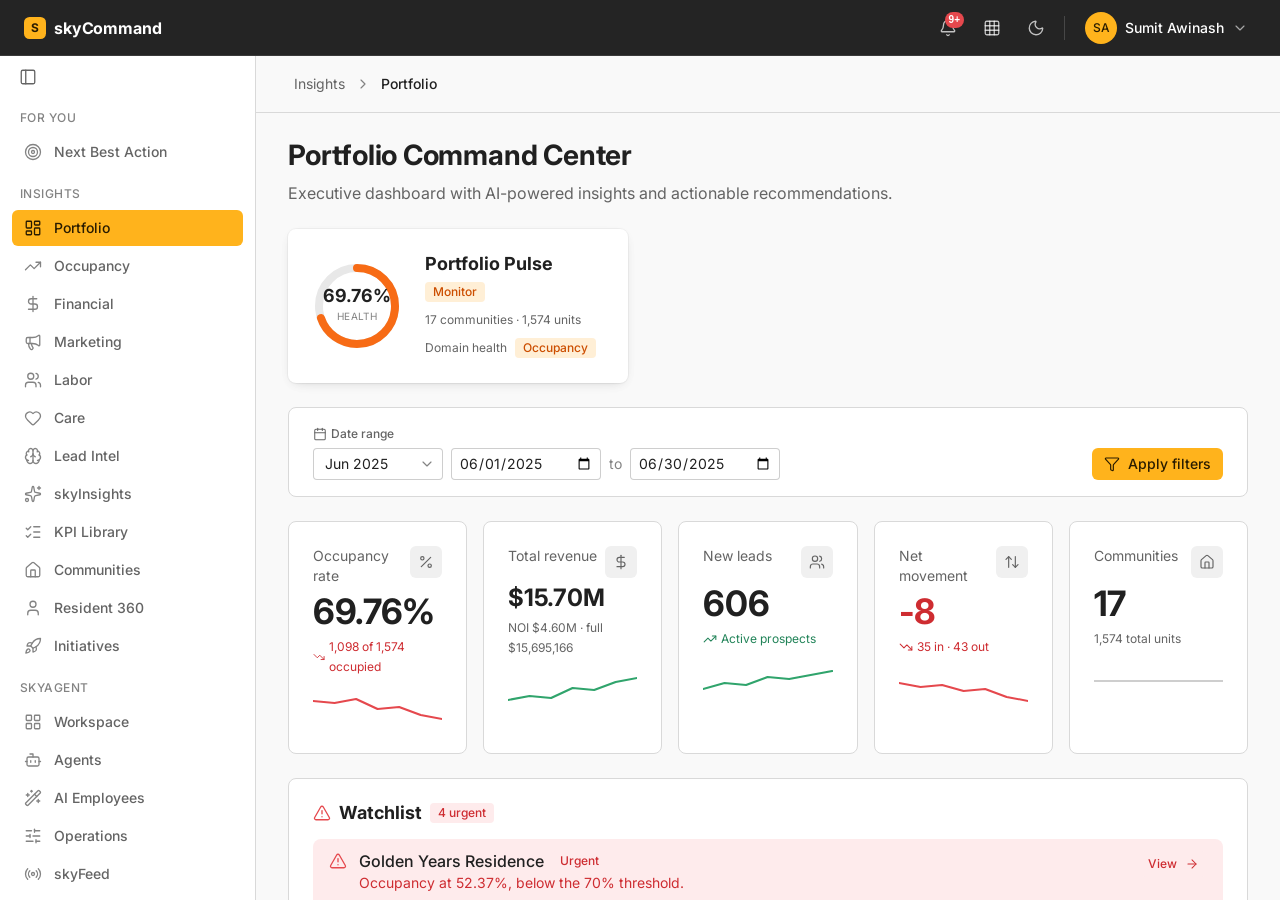
==== commit 2e764ddd: "Add Next Best Action view (For You) A new 'For You › Next Best Action' section reworked from the ref" ====
--- a/index.html
+++ b/index.html
@@ -300,8 +300,9 @@
     /* model + effort chip in composer */
     .model-chip { display: inline-flex; align-items: center; gap: 5px; height: 28px; padding: 0 8px; border: 0; background: transparent; color: var(--fg-low); font-family: var(--font-base); font-size: var(--fs-1); font-weight: var(--weight-medium); border-radius: var(--radius-3); cursor: pointer; }
     .model-chip:hover { background: var(--gray-3); color: var(--fg-high); }
-    .model-chip .eff { color: var(--fg-low); }
-    .model-menu-p .menu-label { font-size: var(--fs-1); color: var(--fg-subtle); padding: var(--space-1) var(--space-2); }
+    .model-chip .mdl-model, .model-chip .eff { color: var(--fg-low); }
+    .model-chip .mdl-model::before, .model-chip .eff::before { content: "·"; margin-right: 5px; color: var(--fg-subtle); }
+    .model-menu-p .menu-label { font-size: var(--fs-1); color: var(--fg-subtle); padding: var(--space-1) var(--space-2); text-align: left; }
     /* streaming */
     .stream-caret { display: inline-block; width: 7px; height: 1em; vertical-align: text-bottom; background: var(--accent-9); border-radius: 1px; margin-left: 2px; animation: caretBlink 1s steps(2) infinite; }
     @keyframes caretBlink { 0%, 50% { opacity: 1; } 50.01%, 100% { opacity: 0; } }
@@ -326,7 +327,7 @@
     .skill-item .sk-desc { display: block; font-size: var(--fs-1); color: var(--fg-low); overflow: hidden; text-overflow: ellipsis; white-space: nowrap; margin-top: 1px; }
     .skills-empty { padding: var(--space-3); font-size: var(--fs-1); color: var(--fg-subtle); text-align: center; }
     /* Cowork suggestions */
-    .cowork-suggest { width: 100%; max-width: 640px; text-align: left; }
+    .cowork-suggest { width: 100%; max-width: 740px; text-align: left; }
     .cowork-suggest .cs-label { font-size: var(--fs-1); text-transform: uppercase; letter-spacing: .05em; color: var(--fg-subtle); font-weight: var(--weight-medium); margin-bottom: var(--space-2); }
     .suggest-list { display: flex; flex-direction: column; gap: var(--space-2); }
     .suggest-card { display: flex; align-items: center; gap: var(--space-3); width: 100%; text-align: left; border: 0; background: var(--color-surface); box-shadow: inset 0 0 0 1px var(--border-subtle); border-radius: var(--radius-3); padding: var(--space-3); cursor: pointer; font-family: var(--font-base); }
@@ -550,7 +551,7 @@
     .composer-cowork { flex-wrap: wrap; }
     .usage-note svg { width: 13px; height: 13px; color: var(--accent-11); }
     /* project + approval menus (drop down from the cowork chips) */
-    .project-menu, .approval-menu { position: absolute; top: calc(100% + 6px); left: 0; z-index: 70; padding: var(--space-1); min-width: 240px; box-shadow: var(--shadow-4), inset 0 0 0 1px var(--border-subtle); }
+    .project-menu, .approval-menu { position: absolute; left: 0; z-index: 70; padding: var(--space-1); min-width: 240px; overflow-y: auto; box-shadow: var(--shadow-4), inset 0 0 0 1px var(--border-subtle); }
     .project-menu[hidden], .approval-menu[hidden] { display: none; }
     .pm-search { display: flex; align-items: center; gap: var(--space-2); padding: var(--space-2); border-bottom: var(--stroke-thin) solid var(--border-subtle); margin-bottom: var(--space-1); }
     .pm-search svg { width: 15px; height: 15px; color: var(--fg-subtle); flex: none; }
@@ -565,17 +566,18 @@
 
     /* composer popovers (open upward from the action row) */
     .menu-anchor { position: relative; display: inline-flex; }
-    .mode-menu, .plus-menu, .model-menu-p { position: absolute; bottom: calc(100% + 8px); left: 0; z-index: 70; }
+    .mode-menu, .plus-menu, .model-menu-p { position: absolute; left: 0; z-index: 70; overflow-y: auto; }
     .mode-menu { width: 230px; padding: var(--space-1); }
     .plus-menu { width: 232px; padding: var(--space-1); }
     .model-menu-p { width: 220px; padding: var(--space-1); }
     .mode-menu[hidden], .plus-menu[hidden], .model-menu-p[hidden] { display: none; }
     .menu-label { font-size: var(--fs-1); color: var(--fg-subtle); padding: var(--space-1) var(--space-2) var(--space-1); }
-    .mode-item { display: flex; align-items: center; gap: var(--space-2); padding: var(--space-2); border-radius: var(--radius-2); cursor: pointer; }
+    .mode-item { display: flex; align-items: center; gap: var(--space-2); width: 100%; padding: var(--space-2); border: 0; background: transparent; border-radius: var(--radius-2); cursor: pointer; text-align: left; font-family: var(--font-base); }
     .mode-item:hover { background: var(--gray-3); }
-    .mode-item.is-selected { background: var(--accent-3); }
+    .mode-item.is-selected { background: transparent; }
+    .mode-item.is-selected:hover { background: var(--gray-3); }
     .mode-item .mi-body { flex: 1; min-width: 0; display: flex; flex-direction: column; gap: 1px; }
-    .mode-item .mi-title { font-size: var(--fs-2); font-weight: var(--weight-medium); color: var(--fg-high); }
+    .mode-item .mi-title { font-size: var(--fs-2); font-weight: var(--weight-regular); color: var(--fg-high); }
     .mode-item .mi-sub { font-size: var(--fs-1); color: var(--fg-low); }
     .mode-item .mi-check { color: var(--accent-11); margin-left: auto; flex: 0 0 auto; }
     .mode-item .mi-check svg { width: 15px; height: 15px; }
@@ -901,6 +903,119 @@
     .tool-summary { display: inline-flex; align-items: center; gap: var(--space-1); font-size: var(--fs-1); color: var(--fg-low); background: var(--gray-2); padding: 3px var(--space-2); border-radius: var(--radius-2); }
     .tool-summary a { color: var(--accent-11); text-decoration: none; font-weight: var(--weight-medium); }
     .tool-summary a:hover { text-decoration: underline; }
+
+    /* ============ NEXT BEST ACTION ============ */
+    .nba-topbar { display: flex; align-items: flex-end; justify-content: space-between; gap: var(--space-4); margin-top: var(--space-5); }
+    .nba-topbar .tab-nav { flex: 1; }
+    .nba-scope { display: inline-flex; align-items: center; gap: var(--space-2); font-size: var(--fs-1); color: var(--fg-subtle); white-space: nowrap; padding-bottom: var(--space-2); }
+    .nba-scope .dot { width: 6px; height: 6px; border-radius: var(--radius-full); background: var(--green-9); }
+    .nba-lens { margin: var(--space-4) 0 var(--space-2); color: var(--fg-low); font-size: var(--fs-3); }
+    .nba-summary { display: flex; align-items: center; gap: var(--space-2); margin-bottom: var(--space-4); font-size: var(--fs-2); color: var(--fg-low); }
+    .nba-summary strong { color: var(--fg-high); font-weight: var(--weight-semibold); }
+    .nba-summary .sep { color: var(--border-strong); }
+
+    .nba-grid { display: grid; grid-template-columns: minmax(0, 1fr) 320px; gap: var(--space-5); align-items: start; }
+    @media (max-width: 1100px) { .nba-grid { grid-template-columns: 1fr; } }
+
+    .nba-list { display: flex; flex-direction: column; gap: var(--space-3); }
+
+    /* ranked action card */
+    .nba-card { position: relative; display: grid; grid-template-columns: 34px 1fr; gap: var(--space-3); padding: var(--space-4); background: var(--color-panel-solid); border: 1px solid var(--border-subtle); border-radius: var(--radius-4); transition: box-shadow .15s ease, border-color .15s ease; }
+    .nba-card:hover { border-color: var(--border-ui); box-shadow: var(--shadow-2); }
+    .nba-card.sev-critical { border-left: 3px solid var(--red-9); }
+    .nba-card.sev-watch { border-left: 3px solid var(--orange-9); }
+    .nba-card.sev-info { border-left: 3px solid var(--blue-8); }
+    .nba-rank { font-size: var(--fs-5); font-weight: var(--weight-bold); color: var(--fg-subtle); line-height: 1.1; font-variant-numeric: tabular-nums; }
+    .nba-body { min-width: 0; }
+    .nba-card-head { display: flex; align-items: flex-start; justify-content: space-between; gap: var(--space-3); }
+    .nba-pills { display: flex; align-items: center; gap: var(--space-2); flex-wrap: wrap; }
+    .nba-cost { text-align: right; flex: 0 0 auto; }
+    .nba-cost .amt { font-size: var(--fs-4); font-weight: var(--weight-bold); color: var(--fg-high); font-variant-numeric: tabular-nums; letter-spacing: -0.01em; }
+    .nba-cost .lbl { display: block; font-size: 11px; color: var(--fg-subtle); margin-top: 1px; }
+    .nba-title { margin: var(--space-2) 0 var(--space-1); font-size: var(--fs-3); font-weight: var(--weight-semibold); color: var(--fg-high); line-height: var(--lh-3); }
+    .nba-detail { display: flex; align-items: center; gap: var(--space-2); font-size: var(--fs-2); color: var(--fg-low); }
+    .nba-detail .delta { font-weight: var(--weight-medium); font-variant-numeric: tabular-nums; }
+    .nba-detail .delta.down { color: var(--red-11); }
+    .nba-detail .delta.up { color: var(--green-11); }
+    .nba-spark { flex: 0 0 auto; display: inline-flex; }
+    .nba-rec { display: flex; align-items: flex-start; gap: var(--space-2); margin-top: var(--space-3); padding-top: var(--space-3); border-top: 1px solid var(--border-subtle); font-size: var(--fs-2); color: var(--fg-low); }
+    .nba-rec .rec-ic { color: var(--accent-11); flex: 0 0 auto; margin-top: 1px; }
+    .nba-rec strong { color: var(--fg-high); font-weight: var(--weight-medium); }
+    .nba-actions { display: flex; align-items: center; gap: var(--space-2); margin-top: var(--space-3); }
+    .nba-actions .spacer { flex: 1; }
+
+    /* right rail */
+    .nba-rail { display: flex; flex-direction: column; gap: var(--space-4); position: sticky; top: var(--space-5); }
+    .goals-card .gc-head, .legend-card .lg-head { display: flex; align-items: center; justify-content: space-between; gap: var(--space-2); margin-bottom: var(--space-3); }
+    .goals-card .gc-title, .legend-card .lg-title { display: inline-flex; align-items: center; gap: var(--space-2); font-size: var(--fs-2); font-weight: var(--weight-semibold); color: var(--fg-high); }
+    .goals-card .gc-title svg, .legend-card .lg-title svg { color: var(--accent-11); }
+    .goals-empty { font-size: var(--fs-2); color: var(--fg-low); line-height: var(--lh-2); }
+    .goal-list { display: flex; flex-direction: column; gap: var(--space-2); }
+    .goal-chip { display: flex; align-items: center; gap: var(--space-2); padding: var(--space-2) var(--space-3); background: var(--gray-2); border: 1px solid var(--border-subtle); border-radius: var(--radius-3); font-size: var(--fs-2); }
+    .goal-chip .gc-metric { font-weight: var(--weight-medium); color: var(--fg-high); }
+    .goal-chip .gc-target { color: var(--fg-low); }
+    .goal-chip .gc-x { margin-left: auto; display: inline-flex; padding: 2px; border-radius: var(--radius-2); color: var(--fg-subtle); cursor: pointer; border: 0; background: transparent; }
+    .goal-chip .gc-x:hover { background: var(--gray-4); color: var(--fg-high); }
+    .goal-form { display: flex; flex-direction: column; gap: var(--space-3); }
+    .goal-form .field-label { font-size: var(--fs-1); font-weight: var(--weight-medium); color: var(--fg-low); margin-bottom: var(--space-1); display: block; }
+    .goal-form .field-hint { font-size: 11px; color: var(--fg-subtle); margin-top: var(--space-1); line-height: 1.4; }
+    .goal-form .row2 { display: grid; grid-template-columns: 1fr 110px; gap: var(--space-2); }
+    .nba-num, .nba-nativeless { width: 100%; height: 36px; padding: 0 var(--space-3); background: var(--color-surface); border: 1px solid var(--border-ui); border-radius: var(--radius-3); font-family: var(--font-base); font-size: var(--fs-2); color: var(--fg-high); }
+    .nba-num:focus, .nba-nativeless:focus { outline: none; border-color: var(--accent-8); box-shadow: 0 0 0 3px var(--accent-4); }
+
+    /* custom DS dropdown (replaces native select) */
+    .mx-select { position: relative; }
+    .mx-btn { display: flex; align-items: center; gap: var(--space-2); width: 100%; height: 36px; padding: 0 var(--space-3); background: var(--color-surface); border: 1px solid var(--border-ui); border-radius: var(--radius-3); font-family: var(--font-base); font-size: var(--fs-2); color: var(--fg-high); cursor: pointer; text-align: left; }
+    .mx-btn.is-placeholder { color: var(--fg-subtle); }
+    .mx-btn:hover { border-color: var(--border-strong); }
+    .mx-btn .mx-val { flex: 1; min-width: 0; overflow: hidden; text-overflow: ellipsis; white-space: nowrap; }
+    .mx-btn .mx-chev { color: var(--fg-subtle); flex: 0 0 auto; }
+    .mx-menu { position: absolute; left: 0; right: 0; top: calc(100% + 4px); z-index: 40; max-height: 280px; overflow-y: auto; background: var(--color-panel-solid); border: 1px solid var(--border-subtle); border-radius: var(--radius-3); box-shadow: var(--shadow-4); padding: var(--space-1); }
+    .mx-menu[hidden] { display: none; }
+    .mx-group { font-size: 11px; font-weight: var(--weight-medium); color: var(--fg-subtle); padding: var(--space-2) var(--space-2) var(--space-1); }
+    .mx-opt { display: flex; align-items: center; width: 100%; padding: var(--space-2) var(--space-3); border: 0; background: transparent; border-radius: var(--radius-2); font-family: var(--font-base); font-size: var(--fs-2); color: var(--fg-high); text-align: left; cursor: pointer; }
+    .mx-opt:hover { background: var(--gray-3); }
+    .mx-opt.is-selected { color: var(--accent-11); font-weight: var(--weight-medium); }
+
+    /* legend */
+    .legend-card .lg-row { display: flex; align-items: flex-start; gap: var(--space-2); font-size: var(--fs-1); color: var(--fg-low); line-height: 1.5; }
+    .legend-card .lg-row + .lg-row { margin-top: var(--space-2); }
+    .legend-card .lg-dot { width: 8px; height: 8px; border-radius: var(--radius-full); flex: 0 0 auto; margin-top: 5px; }
+    .lg-dot.crit { background: var(--red-9); } .lg-dot.watch { background: var(--orange-9); } .lg-dot.info { background: var(--blue-8); }
+
+    /* assign-to picker (single CTA) */
+    .assign-wrap { position: relative; }
+    .nba-card.is-assigned { opacity: .62; }
+    .assign-menu { position: absolute; left: 0; top: calc(100% + 6px); z-index: 40; width: 264px; max-height: 300px; overflow-y: auto; background: var(--color-panel-solid); border: 1px solid var(--border-subtle); border-radius: var(--radius-3); box-shadow: var(--shadow-4); padding: var(--space-1); }
+    .assign-menu[hidden] { display: none; }
+    .assign-menu .am-head { font-size: 11px; font-weight: var(--weight-medium); color: var(--fg-subtle); padding: var(--space-2) var(--space-2) var(--space-1); }
+    .am-opt { display: flex; align-items: center; gap: var(--space-2); width: 100%; padding: var(--space-2); border: 0; background: transparent; border-radius: var(--radius-2); cursor: pointer; text-align: left; font-family: var(--font-base); }
+    .am-opt:hover { background: var(--gray-3); }
+    .am-av { width: 26px; height: 26px; border-radius: var(--radius-full); flex: 0 0 auto; display: inline-flex; align-items: center; justify-content: center; font-size: 10px; font-weight: var(--weight-semibold); color: #fff; }
+    .am-meta { min-width: 0; display: flex; flex-direction: column; }
+    .am-name { display: block; font-size: var(--fs-2); color: var(--fg-high); font-weight: var(--weight-medium); }
+    .am-role { display: block; font-size: 11px; color: var(--fg-low); }
+    .nba-assigned { display: inline-flex; align-items: center; gap: var(--space-2); font-size: var(--fs-2); color: var(--fg-low); }
+    .nba-assigned .am-av { width: 22px; height: 22px; }
+    .nba-assigned strong { color: var(--fg-high); font-weight: var(--weight-medium); }
+    .nba-assigned .undo { border: 0; background: transparent; color: var(--accent-11); font: inherit; font-size: var(--fs-1); cursor: pointer; padding: 2px var(--space-1); border-radius: var(--radius-2); }
+    .nba-assigned .undo:hover { background: var(--accent-3); }
+
+    /* toast */
+    .nba-toast { position: fixed; left: 50%; bottom: var(--space-6); transform: translateX(-50%) translateY(10px); z-index: 200; display: flex; align-items: center; gap: var(--space-2); background: var(--gray-12); color: var(--gray-1); font-size: var(--fs-2); padding: var(--space-2) var(--space-4); border-radius: var(--radius-full); box-shadow: var(--shadow-4); opacity: 0; visibility: hidden; transition: opacity .2s ease, transform .2s ease, visibility .2s ease; }
+    .nba-toast.is-open { opacity: 1; visibility: visible; transform: translateX(-50%) translateY(0); }
+    .nba-toast .tk { color: var(--green-8); display: inline-flex; }
+
+    /* empty state — "you're all caught up" */
+    .nba-empty { display: flex; flex-direction: column; align-items: center; text-align: center; padding: var(--space-9) var(--space-5); background: var(--color-panel-solid); border: 1px solid var(--border-subtle); border-radius: var(--radius-4); }
+    .nba-empty .nba-empty-art { width: 100%; max-width: 360px; height: auto; margin-bottom: var(--space-2); }
+    .nba-empty .nba-art-bg { fill: #FFF7EA; }
+    :root[data-theme="dark"] .nba-empty .nba-art-bg { fill: #362C1A; }
+    .nba-empty .ne-ic { width: 56px; height: 56px; border-radius: var(--radius-full); background: var(--success-bg); color: var(--success-text); display: inline-flex; align-items: center; justify-content: center; margin-bottom: var(--space-4); }
+    .nba-empty .ne-ic[hidden] { display: none; }
+    .nba-empty h3 { font-size: var(--fs-5); font-weight: var(--weight-semibold); color: var(--fg-high); }
+    .nba-empty p { margin-top: var(--space-2); color: var(--fg-low); font-size: var(--fs-3); max-width: 44ch; line-height: var(--lh-3); }
+    .nba-empty .ne-hint { margin-top: var(--space-4); font-size: var(--fs-1); color: var(--fg-subtle); }
   </style>
 </head>
 <body>
@@ -1003,6 +1118,12 @@
       <button class="sidebar-toggle" aria-label="Collapse navigation">
         <svg viewBox="0 0 24 24" width="18" height="18" fill="none" stroke="currentColor" stroke-width="1.75" stroke-linecap="round" stroke-linejoin="round"><rect width="18" height="18" x="3" y="3" rx="2" /> <path d="M9 3v18" /></svg>
       </button>
+
+      <div class="nav-section">For You</div>
+      <a class="nav-item" href="#" data-view="view-nba">
+        <svg class="nav-icon" viewBox="0 0 24 24" width="18" height="18" fill="none" stroke="currentColor" stroke-width="1.75" stroke-linecap="round" stroke-linejoin="round"><circle cx="12" cy="12" r="10" /> <circle cx="12" cy="12" r="6" /> <circle cx="12" cy="12" r="2" /></svg>
+        <span class="nav-label">Next Best Action</span>
+      </a>
 
       <div class="nav-section">Insights</div>
       <a class="nav-item is-active" href="#" aria-current="page" data-view="view-portfolio">
@@ -1110,6 +1231,58 @@
 
     <!-- ============ CONTENT ============ -->
     <main class="app-content">
+
+      <!-- ===== NEXT BEST ACTION VIEW ===== -->
+      <div class="view" id="view-nba" hidden>
+        <div class="breadcrumbs">
+          <a href="#">For You</a>
+          <span class="sep"><svg viewBox="0 0 24 24" width="16" height="16" fill="none" stroke="currentColor" stroke-width="1.75" stroke-linecap="round" stroke-linejoin="round"><path d="m9 18 6-6-6-6" /></svg></span>
+          <span class="current">Next Best Action</span>
+        </div>
+
+        <div class="content-body">
+          <header class="page-header">
+            <h1>Next Best Action</h1>
+            <p>The few things worth your attention now — ranked by what it costs to ignore them.</p>
+          </header>
+
+          <div class="nba-topbar">
+            <div class="tab-nav" role="tablist">
+              <a class="tab-nav-item is-active" href="#" role="tab" data-nba-tab="today">Today</a>
+              <a class="tab-nav-item" href="#" role="tab" data-nba-tab="tomorrow">Tomorrow</a>
+              <a class="tab-nav-item" href="#" role="tab" data-nba-tab="week">This Week</a>
+              <a class="tab-nav-item" href="#" role="tab" data-nba-tab="month">This Month</a>
+            </div>
+            <span class="nba-scope"><span class="dot"></span> Operator view · updated <span data-nba-time>2:57 PM</span></span>
+          </div>
+
+          <p class="nba-lens" data-nba-lens></p>
+          <div class="nba-summary" data-nba-summary></div>
+
+          <div class="nba-grid">
+            <div class="nba-list" id="nbaList" role="list"><!-- rendered --></div>
+
+            <aside class="nba-rail">
+              <!-- My goals -->
+              <div class="card goals-card" id="goalsCard">
+                <div class="gc-head">
+                  <span class="gc-title"><svg viewBox="0 0 24 24" width="16" height="16" fill="none" stroke="currentColor" stroke-width="1.75" stroke-linecap="round" stroke-linejoin="round"><circle cx="12" cy="12" r="10" /><circle cx="12" cy="12" r="6" /><circle cx="12" cy="12" r="2" /></svg> My goals</span>
+                  <button class="btn btn-surface is-sm" data-goal-toggle>Set a goal</button>
+                </div>
+                <div data-goals-body></div>
+              </div>
+
+              <!-- How this is ranked -->
+              <div class="card legend-card">
+                <div class="lg-head"><span class="lg-title">How this is ranked</span></div>
+                <div class="lg-row"><span class="lg-dot crit"></span><span><strong style="color:var(--fg-high);font-weight:var(--weight-medium)">Cost of inaction.</strong> Each item is scored by the revenue or spend at risk if you leave it — highest first.</span></div>
+                <div class="lg-row"><span class="lg-dot watch"></span><span>Colour marks urgency: <span style="color:var(--red-11)">critical</span>, <span style="color:var(--orange-11)">watch</span>, <span style="color:var(--blue-11)">info</span>.</span></div>
+                <div class="lg-row"><span class="lg-dot info"></span><span>Scoped to what you can already see. Nothing here is widened by a goal.</span></div>
+              </div>
+            </aside>
+          </div>
+        </div>
+      </div>
 
       <!-- ===== PORTFOLIO VIEW ===== -->
       <div class="view" id="view-portfolio">
@@ -1934,11 +2107,11 @@
                   </div>
                   <span class="spacer"></span>
                   <span class="menu-anchor">
-                    <button class="model-chip" data-model-toggle aria-haspopup="true" aria-expanded="false"><span class="mdl">skyAgent Pro</span> <span class="eff">High</span> <svg viewBox="0 0 24 24" width="13" height="13" fill="none" stroke="currentColor" stroke-width="1.75" stroke-linecap="round" stroke-linejoin="round"><path d="m6 9 6 6 6-6" /></svg></button>
+                    <button class="model-chip" data-model-toggle aria-haspopup="true" aria-expanded="false"><span class="mdl">skyAgent Pro</span> <span class="mdl-model">Sonnet</span> <span class="eff">High</span> <svg viewBox="0 0 24 24" width="13" height="13" fill="none" stroke="currentColor" stroke-width="1.75" stroke-linecap="round" stroke-linejoin="round"><path d="m6 9 6 6 6-6" /></svg></button>
                     <div class="popover model-menu-p" hidden style="min-width:220px;">
                       <div class="menu-label">Model</div>
-                      <div class="mode-item is-selected" data-model="skyAgent Pro"><span class="mi-body"><span class="mi-title">skyAgent Pro</span> <span class="mi-sub">Deepest reasoning</span></span><span class="mi-check"><svg viewBox="0 0 24 24" width="18" height="18" fill="none" stroke="currentColor" stroke-width="1.75" stroke-linecap="round" stroke-linejoin="round"><path d="M20 6 9 17l-5-5" /></svg></span></div>
-                      <div class="mode-item" data-model="skyAgent Fast"><span class="mi-body"><span class="mi-title">skyAgent Fast</span> <span class="mi-sub">Quicker, lighter</span></span><span class="mi-check"><svg viewBox="0 0 24 24" width="18" height="18" fill="none" stroke="currentColor" stroke-width="1.75" stroke-linecap="round" stroke-linejoin="round"><path d="M20 6 9 17l-5-5" /></svg></span></div>
+                      <div class="mode-item is-selected" data-model="skyAgent Pro" data-short="Sonnet"><span class="mi-body"><span class="mi-title">skyAgent Pro</span> <span class="mi-sub">Claude Sonnet 4.5 (Bedrock)</span></span><span class="mi-check"><svg viewBox="0 0 24 24" width="18" height="18" fill="none" stroke="currentColor" stroke-width="1.75" stroke-linecap="round" stroke-linejoin="round"><path d="M20 6 9 17l-5-5" /></svg></span></div>
+                      <div class="mode-item" data-model="skyAgent Fast" data-short="Haiku"><span class="mi-body"><span class="mi-title">skyAgent Fast</span> <span class="mi-sub">Claude Haiku 4.5 (Bedrock)</span></span><span class="mi-check"><svg viewBox="0 0 24 24" width="18" height="18" fill="none" stroke="currentColor" stroke-width="1.75" stroke-linecap="round" stroke-linejoin="round"><path d="M20 6 9 17l-5-5" /></svg></span></div>
                       <div class="menu-label" style="margin-top:var(--space-1);">Effort</div>
                       <div class="mode-item is-selected" data-eff="High"><span class="mi-body"><span class="mi-title">High</span></span><span class="mi-check"><svg viewBox="0 0 24 24" width="18" height="18" fill="none" stroke="currentColor" stroke-width="1.75" stroke-linecap="round" stroke-linejoin="round"><path d="M20 6 9 17l-5-5" /></svg></span></div>
                       <div class="mode-item" data-eff="Medium"><span class="mi-body"><span class="mi-title">Medium</span></span><span class="mi-check"><svg viewBox="0 0 24 24" width="18" height="18" fill="none" stroke="currentColor" stroke-width="1.75" stroke-linecap="round" stroke-linejoin="round"><path d="M20 6 9 17l-5-5" /></svg></span></div>
@@ -3168,6 +3341,15 @@
       var modeMenu = document.querySelector('.mode-menu');
       var plusBtn = document.querySelector('[data-plus-toggle]');
       var plusMenu = document.querySelector('.plus-menu');
+      // open a composer dropdown in whichever direction has room, and cap its height
+      function flipMenu(btn, menu){
+        if (!btn || !menu) return;
+        menu.style.top = ''; menu.style.bottom = ''; menu.style.maxHeight = '';
+        var r = btn.getBoundingClientRect();
+        var below = window.innerHeight - r.bottom - 12, above = r.top - 12, h = menu.scrollHeight;
+        if (below >= Math.min(h, 340) || below >= above){ menu.style.top = 'calc(100% + 6px)'; menu.style.maxHeight = Math.max(160, Math.min(360, below)) + 'px'; }
+        else { menu.style.bottom = 'calc(100% + 6px)'; menu.style.maxHeight = Math.max(160, Math.min(360, above)) + 'px'; }
+      }
       function closeComposerMenus(except){
         if (modeMenu && except !== 'mode') { modeMenu.hidden = true; if (modeBtn) modeBtn.setAttribute('aria-expanded','false'); }
         if (plusMenu && except !== 'plus') { plusMenu.hidden = true; if (plusBtn) plusBtn.setAttribute('aria-expanded','false'); }
@@ -3176,7 +3358,7 @@
         e.stopPropagation(); var open = modeMenu.hidden; closeComposerMenus('mode'); modeMenu.hidden = !open; modeBtn.setAttribute('aria-expanded', String(open));
       });
       if (plusBtn && plusMenu) plusBtn.addEventListener('click', function(e){
-        e.stopPropagation(); var open = plusMenu.hidden; closeComposerMenus('plus'); plusMenu.hidden = !open; plusBtn.setAttribute('aria-expanded', String(open));
+        e.stopPropagation(); var open = plusMenu.hidden; closeComposerMenus('plus'); plusMenu.hidden = !open; plusBtn.setAttribute('aria-expanded', String(open)); if (!plusMenu.hidden) flipMenu(plusBtn, plusMenu);
       });
       [modeMenu, plusMenu].forEach(function(m){ if (m) m.addEventListener('click', function(e){ e.stopPropagation(); }); });
       document.querySelectorAll('.mode-menu .mode-item').forEach(function(item){ item.addEventListener('click', function(){
@@ -3318,7 +3500,7 @@
         // Cowork: project + approval dropdowns
         (function(){
           function bindMenu(btnSel, menuSel){ var btn = wsView.querySelector(btnSel), menu = wsView.querySelector(menuSel); if (!btn || !menu) return null;
-            btn.addEventListener('click', function(e){ e.stopPropagation(); var open = menu.hidden; wsView.querySelectorAll('.project-menu, .approval-menu').forEach(function(m){ m.hidden = true; }); menu.hidden = !open; btn.setAttribute('aria-expanded', String(open)); });
+            btn.addEventListener('click', function(e){ e.stopPropagation(); var open = menu.hidden; wsView.querySelectorAll('.project-menu, .approval-menu').forEach(function(m){ m.hidden = true; }); menu.hidden = !open; btn.setAttribute('aria-expanded', String(open)); if (!menu.hidden) flipMenu(btn, menu); });
             menu.addEventListener('click', function(e){ e.stopPropagation(); }); return { btn: btn, menu: menu }; }
           var pj = bindMenu('[data-project-toggle]', '.project-menu');
           var ap = bindMenu('[data-approval-toggle]', '.approval-menu');
@@ -3338,11 +3520,13 @@
         var modelBtn = wsView.querySelector('[data-model-toggle]');
         var modelMenu = wsView.querySelector('.model-menu-p');
         if (modelBtn && modelMenu){
-          modelBtn.addEventListener('click', function(e){ e.stopPropagation(); var open = modelMenu.hidden; closeComposerMenus(); modelMenu.hidden = !open; modelBtn.setAttribute('aria-expanded', String(open)); });
+          modelBtn.addEventListener('click', function(e){ e.stopPropagation(); var open = modelMenu.hidden; closeComposerMenus(); modelMenu.hidden = !open; modelBtn.setAttribute('aria-expanded', String(open)); if (!modelMenu.hidden) flipMenu(modelBtn, modelMenu); });
           modelMenu.addEventListener('click', function(e){ e.stopPropagation(); });
           modelMenu.querySelectorAll('[data-model]').forEach(function(it){ it.addEventListener('click', function(){
             modelMenu.querySelectorAll('[data-model]').forEach(function(x){ x.classList.remove('is-selected'); }); it.classList.add('is-selected');
             modelBtn.querySelector('.mdl').textContent = it.dataset.model;
+            var mmEl = modelBtn.querySelector('.mdl-model'); if (mmEl) mmEl.textContent = it.dataset.short;
+            try { localStorage.setItem('skycmd.ws.model', it.dataset.model); localStorage.setItem('skycmd.ws.modelShort', it.dataset.short); } catch (e) {}
           }); });
           modelMenu.querySelectorAll('[data-eff]').forEach(function(it){ it.addEventListener('click', function(){
             modelMenu.querySelectorAll('[data-eff]').forEach(function(x){ x.classList.remove('is-selected'); }); it.classList.add('is-selected');
@@ -3709,7 +3893,7 @@
 
         // --- persistence: restore last-used mode; restore full-screen when entering the workspace ---
         try { var savedMode = localStorage.getItem('skycmd.ws.mode'); if (savedMode && MODE_CFG[savedMode]) applyMode(savedMode); } catch (e) {}
-        try { var savedModel = localStorage.getItem('skycmd.ws.model'); if (savedModel && modelBtn) modelBtn.querySelector('.mdl').textContent = savedModel; } catch (e) {}
+        try { var savedModel = localStorage.getItem('skycmd.ws.model'); if (savedModel && modelBtn){ modelBtn.querySelector('.mdl').textContent = savedModel; var ss = localStorage.getItem('skycmd.ws.modelShort') || (savedModel === 'skyAgent Fast' ? 'Haiku' : 'Sonnet'); var mmEl2 = modelBtn.querySelector('.mdl-model'); if (mmEl2) mmEl2.textContent = ss; } } catch (e) {}
         var wsNav = document.querySelector('.app-sidebar .nav-item[data-view="view-workspace"]');
         if (wsNav) wsNav.addEventListener('click', function(){ try { if (localStorage.getItem('skycmd.ws.fs') === '1') shell.classList.add('ws-immersive'); } catch (e) {} });
       })();
@@ -4329,6 +4513,292 @@
         renderAll();
       })();
 
+      /* ===================== NEXT BEST ACTION ===================== */
+      (function(){
+        var view = document.getElementById('view-nba'); if (!view) return;
+
+        var LENS = {
+          today:    'What moved against you today — and what it costs.',
+          tomorrow: 'Where you land if the current trend holds. Only metrics with a real leading indicator are projected.',
+          week:     'Where you stand against budget this week — and what closes the gap.',
+          month:    'Where you stand against budget this month — and what closes the gap.'
+        };
+        var SUMMARY = {
+          today:    ['3 actions', '~$56K/mo at stake'],
+          tomorrow: ['2 projections', 'from live leading indicators'],
+          week:     ['3 actions', '~$22K to close the gap'],
+          month:    ['2 actions', '~$5.1M under plan']
+        };
+        var DATA = {
+          today: [],   /* empty by default — a clear day shows the "all caught up" state; swap in todaySeed to populate */
+          todaySeed: [
+            { domain:'Occupancy', sev:'critical', title:'Quiet Haven Manor occupancy fell to 64.2%', delta:'−4.1 pts', dir:'down', ctx:'12 units vacant · 30-day slide', cost:'$28K', unit:'/mo at risk', rec:'Launch a move-in sprint and hold rate for at-risk residents.', spark:[74,73,71,70,68,67,65,64], act:'workspace' },
+            { domain:'Marketing', sev:'watch', title:'Willow Springs move-outs jumped to 15 this month', delta:'+6 MoM', dir:'down', ctx:'care-acuity driven, not price', cost:'$19K', unit:'/mo at risk', rec:'Model a higher-acuity care tier — retains ~40% of these residents.', spark:[6,7,8,9,11,12,14,15], act:'workspace' },
+            { domain:'Labor', sev:'watch', title:'Overtime at Rosewood Court up 32%', delta:'+32%', dir:'down', ctx:'84 OT hours this pay period', cost:'$9K', unit:'this period', rec:'Rebalance the float pool before Friday’s schedule locks.', spark:[40,44,52,58,63,70,78,84], act:'task' }
+          ],
+          tomorrow: [
+            { domain:'Occupancy', sev:'watch', title:'Portfolio occupancy on track to dip below 69% tomorrow', delta:'−0.4 pts', dir:'down', ctx:'driven by Quiet Haven + Rosewood', cost:'$12K', unit:'/mo projected', rec:'Confirm 3 pending move-ins to hold the line.', spark:[70,69.8,69.6,69.4,69.2,69,68.9,68.8], act:'workspace' },
+            { domain:'Marketing', sev:'info', title:'Lead follow-up backlog will breach SLA tomorrow', delta:'18 leads', dir:'', ctx:'over 48h without contact', cost:'~4 tours', unit:'at risk', rec:'Assign the backlog to the evening sales desk tonight.', spark:[6,8,9,11,13,15,17,18], act:'task' }
+          ],
+          week: [
+            { domain:'Financial', sev:'watch', title:'Labor spend pacing 6% over budget this week', delta:'+6%', dir:'down', ctx:'$14.2K over plan', cost:'$14K', unit:'over budget', rec:'Trim two open shifts flagged as low-census.', spark:[100,101,102,103,104,105,106,106], act:'workspace' },
+            { domain:'Marketing', sev:'info', title:'Tours booked trailing the weekly target by 4', delta:'16 of 20', dir:'', ctx:'−1 move-in equivalent at risk', cost:'~1 move-in', unit:'at risk', rec:'Push two warm leads to tour before Friday.', spark:[20,18,17,17,16,16,16,16], act:'task' },
+            { domain:'Occupancy', sev:'info', title:'Net MIMO flat versus a +3 target', delta:'0 vs +3', dir:'', ctx:'3 move-ins, 3 move-outs', cost:'$8K', unit:'/mo gap', rec:'Prioritize the two ready-to-sign leads.', spark:[3,2,2,1,1,0,0,0], act:'workspace' }
+          ],
+          month: [
+            { domain:'Financial', sev:'critical', title:'Revenue tracking 22% under budget for the month', delta:'−$4.5M', dir:'down', ctx:'$15.7M actual vs $20.2M plan', cost:'$4.5M', unit:'under plan', rec:'Focus recovery on the three at-risk communities.', spark:[20.2,19,18,17.5,16.8,16.2,15.9,15.7], act:'workspace' },
+            { domain:'Financial', sev:'watch', title:'NOI margin 3.1 points below plan', delta:'−3.1 pts', dir:'down', ctx:'labor + concessions the main drag', cost:'$0.6M', unit:'/mo', rec:'Review the concession policy at Bright Days and Rosewood.', spark:[31,30.5,30,29.4,28.8,28.4,28.1,27.9], act:'task' }
+          ]
+        };
+        var DOMAIN_ICON = {
+          Occupancy:'<path d="M16 7h6v6"/><path d="m22 7-8.5 8.5-5-5L2 17"/>',
+          Financial:'<line x1="12" x2="12" y1="2" y2="22"/><path d="M17 5H9.5a3.5 3.5 0 0 0 0 7h5a3.5 3.5 0 0 1 0 7H6"/>',
+          Labor:'<path d="M16 21v-2a4 4 0 0 0-4-4H6a4 4 0 0 0-4 4v2"/><circle cx="9" cy="7" r="4"/><path d="M22 21v-2a4 4 0 0 0-3-3.87"/>',
+          Marketing:'<path d="m3 11 18-5v12L3 14v-3z"/><path d="M11.6 16.8a3 3 0 1 1-5.8-1.6"/>'
+        };
+
+        function spark(pts, sev){
+          var w = 68, h = 22, min = Math.min.apply(null, pts), max = Math.max.apply(null, pts), rng = (max - min) || 1;
+          var d = pts.map(function(v,i){ var x = (i/(pts.length-1))*w; var y = h - ((v-min)/rng)*(h-4) - 2; return (i?'L':'M') + x.toFixed(1) + ' ' + y.toFixed(1); }).join(' ');
+          var col = sev === 'critical' ? 'var(--red-8)' : sev === 'watch' ? 'var(--orange-8)' : 'var(--gray-8)';
+          return '<svg class="nba-spark" width="'+w+'" height="'+h+'" viewBox="0 0 '+w+' '+h+'" fill="none"><path d="'+d+'" stroke="'+col+'" stroke-width="1.5" stroke-linecap="round" stroke-linejoin="round"/></svg>';
+        }
+
+        var SEV_BADGE = { critical:['is-danger','Critical'], watch:['is-warning','Watch'], info:['is-info','Info'] };
+
+        /* Designer "all caught up" illustration. Light + dark share one SVG; only the
+           background blob switches by theme (class .nba-art-bg — see CSS). */
+        var EMPTY_ART = `<svg class="nba-empty-art" viewBox="0 0 904 769" fill="none" xmlns="http://www.w3.org/2000/svg" role="img" aria-label="You are all caught up">
+<path d="M425.601 231C489.389 231 541.101 179.289 541.101 115.5C541.101 51.7111 489.389 0 425.601 0C361.812 0 310.101 51.7111 310.101 115.5C310.101 179.289 361.812 231 425.601 231Z" fill="#0ECF82" fill-opacity="0.3"/>
+<path class="nba-art-bg" d="M413.218 308.356C328.818 336.756 278.051 307.523 263.218 289.356C242.885 257.523 104.252 202.1 34.6005 308.356C-49.3994 436.5 42.6007 538.833 69.1008 568C-1.89924 652 65.5112 746.333 109.601 756C304.934 770.833 554.101 773.5 753.601 756C825.45 749.697 903.718 578.356 903.718 449.356C903.718 346.156 835.385 287.023 801.218 270.356C791.552 265.189 757.318 252.656 697.718 243.856C623.218 232.856 518.718 272.856 413.218 308.356Z"/>
+<path d="M426.101 196C470.283 196 506.101 160.183 506.101 116C506.101 71.8172 470.283 36 426.101 36C381.918 36 346.101 71.8172 346.101 116C346.101 160.183 381.918 196 426.101 196Z" fill="#0ECF82"/>
+<path d="M417.404 149C416.303 149 415.217 148.744 414.232 148.252C413.247 147.76 412.391 147.046 411.73 146.166L394.326 123.008C393.301 121.5 392.897 119.656 393.198 117.859C393.499 116.061 394.481 114.449 395.942 113.355C397.402 112.262 399.228 111.772 401.041 111.988C402.854 112.203 404.514 113.107 405.676 114.512L417.052 129.66L446.282 85.8845C447.365 84.417 448.972 83.4223 450.77 83.107C452.569 82.7916 454.419 83.1797 455.938 84.1908C457.458 85.2019 458.528 86.7583 458.928 88.5367C459.328 90.3152 459.026 92.1791 458.086 93.7414L423.3 145.84C422.671 146.782 421.824 147.56 420.831 148.108C419.838 148.657 418.729 148.96 417.594 148.992L417.404 149Z" fill="white"/>
+<path d="M244.544 263.938C269.397 263.938 289.544 243.791 289.544 218.938C289.544 194.085 269.397 173.938 244.544 173.938C219.691 173.938 199.544 194.085 199.544 218.938C199.544 243.791 219.691 263.938 244.544 263.938Z" fill="#FF6584"/>
+<path d="M240.978 242.5H235.222V207.059C235.222 202.269 233.319 197.676 229.932 194.289C226.546 190.903 221.952 189 217.163 189H192.222V138H188.222V189H154.222V242.5H120.722V755.5H308.722V310.244C308.722 292.277 301.584 275.046 288.88 262.342C276.175 249.637 258.945 242.5 240.978 242.5Z" fill="#FFE5B2"/>
+<path d="M413.187 555H408.222V548.059C408.219 543.456 406.458 539.027 403.298 535.68C400.137 532.333 395.817 530.32 391.222 530.053V483H387.222V530H369.222V555H305.222V756H447.222V589.035C447.222 580.008 443.636 571.351 437.253 564.969C430.87 558.586 422.213 555 413.187 555Z" fill="#FFE5B2"/>
+<path d="M687.222 411.108V399.059C687.22 394.456 685.458 390.027 682.298 386.68C679.138 383.332 674.817 381.319 670.222 381.053V334H666.222V381H648.222V411H563.222V756H751.222V478.744C751.221 461.426 744.588 444.766 732.685 432.187C720.782 419.607 704.513 412.065 687.222 411.108Z" fill="#FFE5B2"/>
+<path d="M619.222 460H594.222V480H619.222V460Z" fill="white"/><path d="M660.222 460H635.222V480H660.222V460Z" fill="white"/><path d="M701.222 460H676.222V480H701.222V460Z" fill="white"/>
+<path d="M619.222 511H594.222V531H619.222V511Z" fill="white"/><path d="M660.222 511H635.222V531H660.222V511Z" fill="white"/><path d="M701.222 511H676.222V531H701.222V511Z" fill="white"/>
+<path d="M619.222 562H594.222V582H619.222V562Z" fill="white"/><path d="M660.222 562H635.222V582H660.222V562Z" fill="white"/><path d="M701.222 562H676.222V582H701.222V562Z" fill="white"/>
+<path d="M619.222 612.999H594.222V632.999H619.222V612.999Z" fill="white"/><path d="M660.222 612.999H635.222V632.999H660.222V612.999Z" fill="white"/><path d="M701.222 612.999H676.222V632.999H701.222V612.999Z" fill="white"/>
+<path d="M619.222 663.999H594.222V683.999H619.222V663.999Z" fill="white"/><path d="M660.222 663.999H635.222V683.999H660.222V663.999Z" fill="white"/><path d="M701.222 663.999H676.222V683.999H701.222V663.999Z" fill="white"/>
+<path d="M619.222 714.999H594.222V734.999H619.222V714.999Z" fill="white"/><path d="M660.222 714.999H635.222V734.999H660.222V714.999Z" fill="white"/><path d="M701.222 714.999H676.222V734.999H701.222V714.999Z" fill="white"/>
+<path d="M255.222 283H174.222V289H255.222V283Z" fill="white"/><path d="M255.222 320H174.222V326H255.222V320Z" fill="white"/><path d="M255.222 357H174.222V363H255.222V357Z" fill="white"/><path d="M255.222 394H174.222V400H255.222V394Z" fill="white"/><path d="M255.222 431H174.222V437H255.222V431Z" fill="white"/><path d="M255.222 468H174.222V474H255.222V468Z" fill="white"/><path d="M255.222 505H174.222V511H255.222V505Z" fill="white"/><path d="M255.222 542H174.222V548H255.222V542Z" fill="white"/><path d="M255.222 578.999H174.222V584.999H255.222V578.999Z" fill="white"/><path d="M255.222 615.999H174.222V621.999H255.222V615.999Z" fill="white"/><path d="M255.222 652.999H174.222V658.999H255.222V652.999Z" fill="white"/><path d="M255.222 689.999H174.222V695.999H255.222V689.999Z" fill="white"/>
+<path d="M347.722 581.999H322.722V601.999H347.722V581.999Z" fill="white"/><path d="M388.722 581.999H363.722V601.999H388.722V581.999Z" fill="white"/><path d="M429.722 581.999H404.722V601.999H429.722V581.999Z" fill="white"/><path d="M348.222 632.999H323.222V652.999H348.222V632.999Z" fill="white"/><path d="M389.222 632.999H364.222V652.999H389.222V632.999Z" fill="white"/><path d="M430.222 632.999H405.222V652.999H430.222V632.999Z" fill="white"/><path d="M348.722 683.999H323.722V703.999H348.722V683.999Z" fill="white"/><path d="M389.722 683.999H364.722V703.999H389.722V683.999Z" fill="white"/><path d="M430.722 683.999H405.722V703.999H430.722V683.999Z" fill="white"/>
+<path d="M207.222 200H182.222V220H207.222V200Z" fill="white"/>
+<path d="M127.588 706.199C129.575 690.22 139.478 674.477 154.717 669.277C148.706 685.723 148.706 703.766 154.717 720.212C157.059 726.546 160.323 733.347 158.117 739.731C156.747 743.703 153.394 746.742 149.646 748.642C145.898 750.542 141.739 751.448 137.632 752.335L136.824 753.004C130.31 738.281 125.601 722.178 127.588 706.199Z" fill="#FFB31C"/>
+<path d="M154.868 669.579C145.993 679.522 140.477 692.009 139.104 705.266C138.758 708.115 138.863 711 139.415 713.816C140.043 716.542 141.389 719.05 143.315 721.08C145.071 723.009 147.09 724.78 148.346 727.101C148.971 728.299 149.337 729.616 149.417 730.965C149.498 732.315 149.293 733.666 148.815 734.93C147.706 738.111 145.515 740.704 143.294 743.165C140.823 745.898 138.212 748.697 137.162 752.32C137.035 752.759 136.362 752.536 136.488 752.098C138.316 745.798 144.435 742.214 147.353 736.537C148.715 733.888 149.286 730.812 148.01 728.016C146.894 725.571 144.81 723.744 143.019 721.806C141.111 719.854 139.71 717.464 138.939 714.845C138.245 712.066 138.029 709.19 138.301 706.339C138.809 699.909 140.325 693.598 142.794 687.639C145.571 680.823 149.495 674.532 154.394 669.039C154.694 668.699 155.165 669.234 154.864 669.571L154.868 669.579Z" fill="white"/>
+<path d="M139.295 700.972C137.102 700.439 135.169 699.145 133.843 697.319C132.516 695.494 131.882 693.256 132.053 691.006C132.059 690.913 132.102 690.827 132.171 690.765C132.241 690.703 132.332 690.671 132.424 690.676C132.517 690.68 132.605 690.721 132.668 690.789C132.731 690.858 132.764 690.948 132.762 691.041C132.599 693.136 133.19 695.22 134.429 696.917C135.667 698.615 137.472 699.813 139.517 700.297C139.961 700.403 139.736 701.076 139.294 700.971L139.295 700.972Z" fill="white"/>
+<path d="M142.291 720.219C146.251 717.854 149.175 714.083 150.479 709.658C150.608 709.22 151.279 709.443 151.153 709.881C149.787 714.483 146.737 718.401 142.61 720.853C142.217 721.087 141.9 720.452 142.291 720.219Z" fill="white"/>
+<path d="M146.232 681.5C147.037 681.882 147.925 682.058 148.815 682.013C149.705 681.968 150.57 681.703 151.332 681.241C151.722 681.003 152.039 681.641 151.651 681.875C150.806 682.382 149.85 682.674 148.866 682.727C147.882 682.779 146.9 682.59 146.006 682.175C145.918 682.143 145.846 682.079 145.804 681.995C145.762 681.912 145.754 681.816 145.78 681.727C145.81 681.638 145.874 681.564 145.958 681.522C146.041 681.479 146.139 681.472 146.228 681.501L146.232 681.5Z" fill="white"/>
+<path d="M201.167 697.817C200.927 697.973 200.688 698.128 200.448 698.29C197.239 700.4 194.206 702.768 191.38 705.37C191.158 705.57 190.937 705.77 190.721 705.97C183.98 712.31 178.474 719.847 174.484 728.197C172.899 731.521 171.57 734.961 170.507 738.487C169.039 743.357 167.836 748.753 164.931 752.736C164.633 753.155 164.309 753.556 163.961 753.936H137.709C137.649 753.906 137.589 753.882 137.529 753.852L136.481 753.9C136.523 753.714 136.571 753.523 136.613 753.337C136.637 753.229 136.667 753.121 136.691 753.014C136.709 752.942 136.727 752.87 136.739 752.804C136.745 752.78 136.751 752.756 136.757 752.738C136.769 752.672 136.787 752.612 136.799 752.552C137.066 751.48 137.337 750.408 137.613 749.336C137.613 749.33 137.613 749.33 137.619 749.324C139.67 741.134 142.686 733.217 146.603 725.738C146.723 725.516 146.843 725.289 146.974 725.067C148.788 721.756 150.869 718.599 153.197 715.628C154.477 714.005 155.838 712.447 157.276 710.962C160.997 707.131 165.298 703.909 170.021 701.415C179.436 696.444 190.337 694.539 200.4 697.576C200.658 697.655 200.91 697.733 201.167 697.817Z" fill="#FFB31C"/>
+<path d="M201.108 698.15C188.036 700.745 176.113 707.394 167.035 717.15C165.043 719.216 163.389 721.583 162.135 724.164C160.994 726.717 160.558 729.529 160.872 732.308C161.112 734.908 161.659 737.534 161.264 740.144C161.042 741.477 160.54 742.749 159.793 743.875C159.045 745 158.067 745.956 156.925 746.677C154.125 748.549 150.818 749.303 147.559 749.928C143.94 750.622 140.171 751.286 137.151 753.546C136.785 753.82 136.382 753.236 136.751 752.963C142.005 749.031 149.051 749.856 154.795 747.08C157.477 745.78 159.785 743.673 160.45 740.672C161.031 738.047 160.47 735.336 160.203 732.709C159.857 730.003 160.179 727.252 161.142 724.699C162.261 722.063 163.82 719.636 165.754 717.523C170.029 712.699 175.036 708.577 180.592 705.308C186.914 701.54 193.835 698.881 201.054 697.446C201.501 697.357 201.554 698.066 201.108 698.154V698.15Z" fill="white"/>
+<path d="M169.774 713.839C168.344 712.094 167.58 709.897 167.62 707.641C167.66 705.384 168.501 703.216 169.992 701.522C170.292 701.18 170.84 701.635 170.537 701.977C169.146 703.552 168.363 705.572 168.33 707.673C168.297 709.774 169.017 711.818 170.358 713.435C170.649 713.787 170.064 714.189 169.775 713.835L169.774 713.839Z" fill="white"/>
+<path d="M160.577 731.008C165.164 731.506 169.77 730.256 173.477 727.508C173.844 727.235 174.248 727.819 173.877 728.091C170.016 730.943 165.221 732.235 160.45 731.708C159.995 731.657 160.124 730.959 160.577 731.008Z" fill="white"/>
+<path d="M187.039 702.469C187.452 703.26 188.054 703.935 188.793 704.436C189.531 704.936 190.383 705.245 191.27 705.335C191.725 705.38 191.595 706.078 191.143 706.035C190.163 705.931 189.224 705.588 188.407 705.038C187.59 704.487 186.92 703.744 186.456 702.875C186.406 702.797 186.387 702.702 186.403 702.61C186.42 702.518 186.471 702.436 186.546 702.381C186.623 702.328 186.718 702.307 186.811 702.324C186.903 702.34 186.985 702.392 187.039 702.469Z" fill="white"/>
+<path d="M604.588 706.199C606.575 690.22 616.478 674.477 631.717 669.277C625.706 685.723 625.706 703.766 631.717 720.212C634.059 726.546 637.323 733.347 635.117 739.731C633.747 743.703 630.394 746.742 626.646 748.642C622.898 750.542 618.739 751.448 614.632 752.335L613.824 753.004C607.31 738.281 602.601 722.178 604.588 706.199Z" fill="#FFB31C"/>
+<path d="M631.868 669.579C622.993 679.522 617.477 692.009 616.104 705.266C615.757 708.114 615.862 711 616.415 713.816C617.043 716.542 618.389 719.05 620.315 721.08C622.071 723.009 624.09 724.78 625.346 727.101C625.971 728.299 626.336 729.616 626.417 730.965C626.498 732.314 626.293 733.666 625.815 734.93C624.706 738.111 622.52 740.704 620.294 743.165C617.823 745.898 615.212 748.697 614.162 752.32C614.035 752.759 613.362 752.536 613.488 752.098C615.316 745.798 621.435 742.214 624.353 736.537C625.715 733.888 626.286 730.812 625.01 728.016C623.894 725.571 621.81 723.744 620.019 721.806C618.111 719.854 616.71 717.464 615.939 714.845C615.245 712.066 615.029 709.19 615.301 706.339C615.809 699.909 617.325 693.598 619.794 687.639C622.571 680.823 626.495 674.532 631.394 669.039C631.702 668.708 632.169 669.241 631.868 669.579Z" fill="white"/>
+<path d="M616.295 700.972C614.102 700.439 612.169 699.145 610.843 697.319C609.516 695.494 608.882 693.256 609.053 691.006C609.089 690.551 609.798 690.586 609.762 691.041C609.599 693.136 610.19 695.22 611.429 696.917C612.667 698.615 614.472 699.813 616.517 700.297C616.961 700.403 616.736 701.077 616.295 700.972Z" fill="white"/>
+<path d="M619.291 720.219C623.251 717.854 626.175 714.083 627.479 709.658C627.608 709.22 628.279 709.443 628.153 709.881C626.787 714.483 623.737 718.401 619.61 720.853C619.217 721.087 618.9 720.452 619.291 720.219Z" fill="white"/>
+<path d="M623.232 681.5C624.037 681.882 624.925 682.058 625.815 682.013C626.705 681.968 627.57 681.703 628.332 681.241C628.722 681.003 629.039 681.641 628.651 681.875C627.806 682.382 626.85 682.674 625.866 682.727C624.882 682.779 623.9 682.59 623.006 682.175C622.918 682.143 622.846 682.079 622.804 681.995C622.762 681.912 622.754 681.816 622.78 681.727C622.81 681.638 622.874 681.564 622.958 681.522C623.041 681.479 623.139 681.472 623.228 681.501L623.232 681.5Z" fill="white"/>
+<path d="M678.167 697.817C677.927 697.973 677.688 698.128 677.448 698.29C674.239 700.4 671.206 702.768 668.38 705.37C668.158 705.57 667.937 705.77 667.721 705.97C660.98 712.31 655.474 719.847 651.484 728.197C649.899 731.521 648.57 734.961 647.507 738.487C646.039 743.356 644.836 748.753 641.931 752.736C641.633 753.155 641.309 753.556 640.961 753.936H614.709C614.649 753.906 614.589 753.882 614.529 753.852L613.481 753.9C613.523 753.714 613.571 753.523 613.613 753.337C613.637 753.229 613.667 753.121 613.691 753.014C613.709 752.942 613.727 752.87 613.739 752.804C613.745 752.78 613.751 752.756 613.757 752.738C613.769 752.672 613.787 752.612 613.799 752.552C614.066 751.48 614.337 750.408 614.613 749.336C614.613 749.33 614.613 749.33 614.619 749.324C616.67 741.134 619.686 733.217 623.603 725.738C623.723 725.516 623.842 725.289 623.974 725.067C625.788 721.756 627.869 718.599 630.197 715.628C631.477 714.005 632.838 712.447 634.276 710.962C637.997 707.131 642.298 703.909 647.021 701.415C656.437 696.444 667.337 694.539 677.4 697.576C677.658 697.655 677.91 697.733 678.167 697.817Z" fill="#FFB31C"/>
+<path d="M678.108 698.15C665.036 700.745 653.113 707.393 644.035 717.15C642.043 719.216 640.389 721.583 639.135 724.164C637.994 726.717 637.558 729.529 637.872 732.308C638.112 734.908 638.659 737.534 638.264 740.144C638.042 741.477 637.54 742.748 636.793 743.874C636.045 745 635.067 745.955 633.925 746.677C631.125 748.549 627.818 749.303 624.559 749.928C620.94 750.622 617.171 751.286 614.151 753.546C613.785 753.82 613.382 753.236 613.751 752.963C619.005 749.031 626.051 749.856 631.795 747.08C634.477 745.78 636.785 743.673 637.45 740.672C638.031 738.047 637.47 735.336 637.203 732.709C636.857 730.002 637.179 727.252 638.142 724.699C639.261 722.062 640.82 719.636 642.754 717.523C647.029 712.699 652.036 708.577 657.592 705.308C663.914 701.539 670.835 698.88 678.054 697.446C678.5 697.354 678.552 698.062 678.108 698.15Z" fill="white"/>
+<path d="M646.774 713.839C645.344 712.094 644.58 709.897 644.62 707.641C644.66 705.384 645.501 703.216 646.992 701.522C647.292 701.18 647.84 701.635 647.537 701.977C646.146 703.552 645.363 705.572 645.33 707.673C645.297 709.774 646.017 711.818 647.358 713.435C647.648 713.787 647.063 714.189 646.774 713.839Z" fill="white"/>
+<path d="M637.577 731.008C642.164 731.506 646.771 730.256 650.477 727.508C650.844 727.235 651.248 727.819 650.877 728.091C647.016 730.943 642.221 732.235 637.45 731.708C636.996 731.659 637.125 730.961 637.577 731.008Z" fill="white"/>
+<path d="M664.039 702.469C664.452 703.26 665.054 703.935 665.793 704.436C666.531 704.936 667.383 705.245 668.27 705.335C668.725 705.38 668.595 706.078 668.143 706.035C667.163 705.931 666.224 705.588 665.407 705.038C664.59 704.487 663.92 703.744 663.456 702.875C663.406 702.797 663.387 702.702 663.403 702.61C663.42 702.518 663.471 702.436 663.546 702.381C663.623 702.328 663.718 702.307 663.811 702.324C663.903 702.34 663.985 702.392 664.039 702.469Z" fill="white"/>
+<path d="M315.416 213.008C313.327 211.533 311.042 209.996 308.485 210.057C302.298 210.206 298.963 219.275 292.785 218.957C288.844 218.757 286.227 214.75 282.557 213.298C277.779 211.408 271.699 215.104 271.178 220.216L271.792 219.654C290.364 224.182 309.637 225.072 328.548 222.276L315.416 213.008Z" fill="#F0F0F0"/>
+<path d="M600.416 172.008C598.327 170.533 596.042 168.996 593.485 169.057C587.298 169.206 583.963 178.275 577.785 177.957C573.844 177.757 571.227 173.75 567.557 172.298C562.779 170.408 556.699 174.104 556.178 179.216L556.792 178.654C575.364 183.182 594.637 184.072 613.548 181.276L600.416 172.008Z" fill="#F0F0F0"/>
+<path d="M441.416 339.008C439.327 337.533 437.042 335.996 434.485 336.057C428.298 336.206 424.963 345.275 418.785 344.957C414.844 344.757 412.227 340.75 408.557 339.298C403.779 337.408 397.699 341.104 397.178 346.216L397.792 345.654C416.364 350.182 435.637 351.072 454.548 348.276L441.416 339.008Z" fill="#F0F0F0"/>
+<path d="M756.586 756.616H109.292C109.132 756.62 108.974 756.593 108.825 756.535C108.677 756.478 108.542 756.391 108.427 756.28C108.313 756.169 108.222 756.036 108.16 755.889C108.098 755.742 108.066 755.585 108.066 755.425C108.066 755.266 108.098 755.108 108.16 754.962C108.222 754.815 108.313 754.682 108.427 754.571C108.542 754.46 108.677 754.373 108.825 754.315C108.974 754.258 109.132 754.23 109.292 754.235H756.586C756.895 754.244 757.19 754.373 757.405 754.595C757.621 754.818 757.742 755.115 757.742 755.425C757.742 755.735 757.621 756.033 757.405 756.255C757.19 756.478 756.895 756.607 756.586 756.616Z" fill="#CACACA"/>
+<path d="M477.89 585.384L490.226 574.498L483.872 567.293L471.535 578.177C470.199 578.106 468.862 578.302 467.603 578.753C466.343 579.204 465.186 579.901 464.198 580.804C460.351 584.195 459.513 589.528 462.317 592.71C465.12 595.892 470.517 595.716 474.362 592.333C475.381 591.466 476.217 590.404 476.822 589.211C477.427 588.017 477.788 586.715 477.884 585.38L477.89 585.384Z" fill="#FFB9B9"/>
+<path d="M523.476 514.264L470.188 573.564L482.593 584.714L539.093 529.207" fill="#FFB31C"/>
+<path d="M579.212 712.275L570.809 718.471L577.004 726.875L585.408 720.679L579.212 712.275Z" fill="#FFB9B9"/>
+<path d="M589.604 729.394L571.746 742.562C570.208 743.693 568.437 744.465 566.562 744.822L562.1 745.669C561.608 745.762 561.1 745.703 560.643 745.5C560.187 745.296 559.803 744.958 559.543 744.531C559.283 744.103 559.16 743.607 559.19 743.108C559.22 742.609 559.402 742.13 559.711 741.737L565.118 734.844L572.234 720.169L572.276 720.205C573.304 721.145 574.868 722.558 574.982 722.631C577.182 723.119 578.868 722.844 580 721.821C581.974 720.034 581.574 716.521 581.574 716.491V716.465L581.595 716.45C581.818 716.299 582.072 716.201 582.339 716.164C582.606 716.127 582.877 716.152 583.133 716.237C583.907 716.648 584.494 717.34 584.775 718.17C585.775 718.31 588.386 721.302 588.599 721.541C589.198 721.594 589.78 721.77 590.308 722.057C590.836 722.345 591.3 722.739 591.669 723.214C591.908 723.632 592.055 724.096 592.102 724.574C592.149 725.053 592.094 725.537 591.941 725.993C591.572 727.36 590.747 728.56 589.603 729.393L589.604 729.394Z" fill="#090814"/>
+<path d="M507.154 736.812H496.713V747.253H507.154V736.812Z" fill="#FFB9B9"/>
+<path d="M505.372 756.75H483.18C481.273 756.747 479.392 756.319 477.672 755.496L473.578 753.527C473.127 753.31 472.754 752.961 472.507 752.526C472.26 752.092 472.151 751.592 472.196 751.094C472.24 750.596 472.436 750.124 472.756 749.74C473.076 749.356 473.506 749.078 473.988 748.945L482.43 746.607L496.866 739.018L496.876 739.075C497.148 740.441 497.567 742.509 497.619 742.633C499.099 744.333 500.619 745.111 502.138 744.955C504.787 744.683 506.548 741.625 506.569 741.594L506.584 741.568H506.61C506.879 741.581 507.142 741.654 507.379 741.784C507.616 741.914 507.82 742.096 507.976 742.316C508.352 743.105 508.415 744.007 508.153 744.841C508.875 745.548 509.202 749.506 509.228 749.823C509.679 750.222 510.043 750.708 510.297 751.254C510.552 751.799 510.692 752.391 510.708 752.992C510.651 753.471 510.495 753.932 510.247 754.345C510 754.759 509.668 755.116 509.274 755.392C508.166 756.274 506.79 756.75 505.374 756.743L505.372 756.75Z" fill="#090814"/>
+<path d="M549.745 573.62L500.417 574.006L491.74 739.606H509.355L520.742 664.163L566.425 724.521L583.1 709.428L549.745 664.161V573.62Z" fill="#090814"/>
+<path d="M540.052 551.075L550.301 574.633L500.192 574.753L508.883 552.635L540.052 551.075Z" fill="#FFB9B9"/>
+<path d="M534.005 476.348C534.003 473.211 533.132 470.137 531.489 467.465C529.845 464.794 527.494 462.63 524.695 461.214C521.897 459.798 518.76 459.185 515.635 459.444C512.509 459.703 509.516 460.822 506.988 462.679C504.46 464.535 502.496 467.056 501.314 469.961C500.132 472.867 499.778 476.043 500.292 479.137C500.806 482.231 502.167 485.122 504.224 487.489C506.281 489.857 508.955 491.608 511.947 492.548L515.23 514.231L531.957 500.293C529.676 497.293 527.808 494 526.404 490.503C528.742 488.957 530.661 486.855 531.987 484.385C533.313 481.915 534.006 479.155 534.004 476.352L534.005 476.348Z" fill="#FFB9B9"/>
+<path d="M533.549 493.101L513.561 505.88L504.335 522.171C501.664 526.89 500.762 532.405 501.79 537.729L506.029 559.671H550.229L543.249 513.916C542.355 508.076 540.131 502.52 536.749 497.677L533.549 493.11V493.101Z" fill="#090814"/>
+<path d="M517.752 502.739L530.276 496.827C531.756 496.55 533.277 496.587 534.742 496.935C536.207 497.283 537.582 497.935 538.779 498.848C539.976 499.761 540.968 500.916 541.691 502.236C542.414 503.557 542.852 505.015 542.976 506.515L553.382 580.275H510.882L505.282 553.126L503.724 530.269L517.752 502.739Z" fill="#FFB31C"/>
+<path d="M551.282 614.144L548.306 597.963L538.857 599.698L541.833 615.879C541.084 616.988 540.563 618.234 540.301 619.546C540.039 620.858 540.04 622.21 540.306 623.521C541.231 628.565 545.371 632.03 549.542 631.266C553.713 630.502 556.342 625.785 555.422 620.747C555.204 619.427 554.725 618.163 554.013 617.03C553.302 615.897 552.371 614.917 551.277 614.147L551.282 614.144Z" fill="#FFB9B9"/>
+<path d="M521.663 536.201L537.771 614.278L554.103 610.907L542.961 532.492" fill="#FFB31C"/>
+<path d="M539.456 498.648C539.456 498.648 538.661 504.663 531.321 504.857L516.428 505.257C516.428 505.257 529.02 474.613 523.841 478.068C518.662 481.523 504.859 467.05 504.859 467.05L500.785 474.69C500.785 474.69 491.05 471.168 501.84 462.535C501.84 462.535 514.707 452.587 528.37 458.561C542.033 464.535 539.455 498.654 539.455 498.654L539.456 498.648Z" fill="#090814"/>
+<path d="M476.664 593.999L469.027 599.574C468.569 599.907 467.997 600.046 467.437 599.958C466.877 599.871 466.374 599.565 466.04 599.107L451.931 579.776C451.597 579.318 451.459 578.746 451.546 578.186C451.633 577.626 451.94 577.123 452.397 576.789L460.034 571.214C460.492 570.881 461.064 570.742 461.625 570.83C462.185 570.917 462.687 571.223 463.022 571.681L477.131 591.012C477.465 591.47 477.603 592.042 477.516 592.602C477.428 593.162 477.122 593.665 476.664 593.999Z" fill="#3F3D56"/>
+<path d="M460.34 571.813L459.489 572.434C459.414 572.489 459.363 572.573 459.348 572.665C459.334 572.758 459.357 572.853 459.412 572.929C459.525 573.084 459.572 573.278 459.542 573.468C459.513 573.657 459.409 573.828 459.254 573.941L455.097 576.976C454.942 577.089 454.748 577.136 454.558 577.106C454.368 577.077 454.198 576.973 454.085 576.818C454.029 576.742 453.946 576.692 453.853 576.677C453.76 576.663 453.666 576.686 453.59 576.741L452.84 577.288C452.494 577.542 452.263 577.924 452.197 578.348C452.131 578.773 452.237 579.206 452.49 579.553L466.499 598.747C466.754 599.093 467.135 599.324 467.559 599.39C467.984 599.455 468.417 599.35 468.764 599.097L476.264 593.624C476.61 593.369 476.841 592.988 476.907 592.563C476.972 592.138 476.867 591.705 476.614 591.358L462.604 572.163C462.35 571.817 461.969 571.586 461.544 571.521C461.12 571.455 460.687 571.56 460.34 571.813Z" fill="white"/>
+</svg>`;
+
+        function cardHTML(it, rank){
+          var sb = SEV_BADGE[it.sev];
+          return '<div class="nba-card sev-'+it.sev+'" role="listitem">' +
+            '<div class="nba-rank">'+rank+'</div>' +
+            '<div class="nba-body">' +
+              '<div class="nba-card-head">' +
+                '<div class="nba-pills">' +
+                  '<span class="badge is-neutral is-pill"><svg viewBox="0 0 24 24" width="12" height="12" fill="none" stroke="currentColor" stroke-width="2" stroke-linecap="round" stroke-linejoin="round" style="margin-right:4px;">'+(DOMAIN_ICON[it.domain]||'')+'</svg>'+it.domain+'</span>' +
+                  '<span class="badge '+sb[0]+' is-pill">'+sb[1]+'</span>' +
+                '</div>' +
+                '<div class="nba-cost"><span class="amt">'+it.cost+'</span><span class="lbl">'+it.unit+'</span></div>' +
+              '</div>' +
+              '<div class="nba-title">'+it.title+'</div>' +
+              '<div class="nba-detail">'+(it.delta?'<span class="delta '+it.dir+'">'+it.delta+'</span><span class="sep" style="color:var(--border-strong)">·</span>':'')+'<span>'+it.ctx+'</span><span style="flex:1"></span>'+spark(it.spark, it.sev)+'</div>' +
+              '<div class="nba-rec"><span class="rec-ic"><svg viewBox="0 0 24 24" width="16" height="16" fill="none" stroke="currentColor" stroke-width="1.75" stroke-linecap="round" stroke-linejoin="round"><path d="M13 2 3 14h9l-1 8 10-12h-9z"/></svg></span><span><strong>Recommended:</strong> '+it.rec+'</span></div>' +
+              '<div class="nba-actions">' +
+                '<div class="assign-wrap">' +
+                  '<button class="btn btn-soft is-sm" data-assign-btn><svg class="btn-icon" viewBox="0 0 24 24" width="15" height="15" fill="none" stroke="currentColor" stroke-width="1.75" stroke-linecap="round" stroke-linejoin="round"><path d="M16 21v-2a4 4 0 0 0-4-4H6a4 4 0 0 0-4 4v2"/><circle cx="9" cy="7" r="4"/><path d="M19 8v6M22 11h-6"/></svg> Assign to <svg viewBox="0 0 24 24" width="14" height="14" fill="none" stroke="currentColor" stroke-width="1.75" stroke-linecap="round" stroke-linejoin="round"><path d="m6 9 6 6 6-6"/></svg></button>' +
+                  '<div class="assign-menu" data-assign-menu hidden><div class="am-head">Assign to</div>'+userOptsHTML()+'</div>' +
+                '</div>' +
+              '</div>' +
+            '</div>' +
+          '</div>';
+        }
+
+        var USERS = [
+          { name:'Priya Menon',   role:'Regional VP',      init:'PM', color:'var(--blue-9)' },
+          { name:'Marcus Lee',    role:'Sales Director',   init:'ML', color:'var(--green-9)' },
+          { name:'Dana Cole',     role:'Care Lead',        init:'DC', color:'#8e4ec6' },
+          { name:'Tom Alvarez',   role:'Ops Manager',      init:'TA', color:'var(--orange-9)' },
+          { name:'Sumit Awinash', role:'You',              init:'SA', color:'var(--accent-9)' }
+        ];
+        function userOptsHTML(){
+          return USERS.map(function(u,i){ return '<button class="am-opt" data-assign-user="'+i+'"><span class="am-av" style="background:'+u.color+'">'+u.init+'</span><span class="am-meta"><span class="am-name">'+u.name+'</span><span class="am-role">'+u.role+'</span></span></button>'; }).join('');
+        }
+
+        var listEl = document.getElementById('nbaList');
+        var lensEl = view.querySelector('[data-nba-lens]');
+        var sumEl = view.querySelector('[data-nba-summary]');
+        var current = 'today';
+        var SEV_WEIGHT = { critical:3, watch:2, info:1 };
+        function costValue(c){
+          var m = String(c).replace(/[^0-9.]/g,''); var n = parseFloat(m); if (isNaN(n)) return 0;
+          if (/M/i.test(c)) return n * 1e6; if (/K/i.test(c)) return n * 1e3; return n;
+        }
+        function priScore(it){ return SEV_WEIGHT[it.sev] * 1e12 + costValue(it.cost); }
+
+        /* toast */
+        var toastEl; var toastTimer;
+        function toast(msg){
+          if (!toastEl){ toastEl = document.createElement('div'); toastEl.className = 'nba-toast'; document.body.appendChild(toastEl); }
+          toastEl.innerHTML = '<span class="tk"><svg viewBox="0 0 24 24" width="16" height="16" fill="none" stroke="currentColor" stroke-width="2.2" stroke-linecap="round" stroke-linejoin="round"><path d="M20 6 9 17l-5-5"/></svg></span>' + msg;
+          toastEl.classList.add('is-open'); clearTimeout(toastTimer); toastTimer = setTimeout(function(){ toastEl.classList.remove('is-open'); }, 2600);
+        }
+
+        function render(){
+          var items = DATA[current];
+          lensEl.textContent = LENS[current];
+          if (!items.length){
+            sumEl.innerHTML = '<span>You’re all caught up · nothing at stake right now</span>';
+            listEl.innerHTML = '<div class="nba-empty">' + EMPTY_ART +
+              '<h3>Nothing needs your attention right now.</h3>' +
+              '<p>When a metric moves against you, it’ll show up here with a way to act on it.</p>' +
+              '<div class="ne-hint">Set a goal on the right and this tab will also track pace against your own target.</div>' +
+            '</div>';
+            return;
+          }
+          items.sort(function(a,b){ return priScore(b) - priScore(a); });
+          sumEl.innerHTML = '<strong>'+items.length+(items.length===1?' action':' actions')+'</strong><span class="sep">·</span><span>'+SUMMARY[current][1]+'</span>';
+          listEl.innerHTML = items.map(function(it,i){ return cardHTML(it, i+1); }).join('');
+        }
+
+        /* horizon tabs */
+        view.querySelectorAll('[data-nba-tab]').forEach(function(t){
+          t.addEventListener('click', function(e){ e.preventDefault();
+            view.querySelectorAll('[data-nba-tab]').forEach(function(x){ x.classList.remove('is-active'); });
+            t.classList.add('is-active'); current = t.getAttribute('data-nba-tab'); closeAssign(); render();
+          });
+        });
+
+        function closeAssign(){ listEl.querySelectorAll('[data-assign-menu]').forEach(function(m){ m.hidden = true; }); }
+
+        /* card actions (delegated) — single "Assign to" CTA */
+        listEl.addEventListener('click', function(e){
+          var btn = e.target.closest('[data-assign-btn]');
+          if (btn){
+            var menu = btn.parentNode.querySelector('[data-assign-menu]');
+            var wasHidden = menu.hidden; closeAssign(); menu.hidden = !wasHidden; return;
+          }
+          var opt = e.target.closest('[data-assign-user]');
+          if (opt){
+            var card = opt.closest('.nba-card'); var idx = Array.prototype.indexOf.call(listEl.children, card);
+            var u = USERS[+opt.getAttribute('data-assign-user')];
+            if (idx > -1){ DATA[current].splice(idx, 1); render(); }
+            toast('Assigned to <strong style="color:#fff">'+u.name+'</strong> · added to '+(u.role==='You'?'your':u.name.split(' ')[0]+'’s')+' tasks');
+            return;
+          }
+        });
+        document.addEventListener('click', function(e){ if (!e.target.closest('.assign-wrap')) closeAssign(); });
+
+        /* ---------- My goals ---------- */
+        var METRICS = [
+          ['Financial', ['Revenue','Expenses','NOI','Budget Revenue','Budget Expenses']],
+          ['Labor', ['Active Staff','Hours','OT Hours','Labor Expense']],
+          ['Marketing', ['New Leads','Tours','Move-Ins','Move-Outs','Net MIMO']],
+          ['Occupancy', ['Total Occupied','Total Units','Occupancy Rate','Units Vacant']]
+        ];
+        var goalsBody = view.querySelector('[data-goals-body]');
+        var goalToggle = view.querySelector('[data-goal-toggle]');
+        var goals = [];
+        try { goals = JSON.parse(localStorage.getItem('skycmd.nba.goals') || '[]'); } catch(e){ goals = []; }
+        var formOpen = false, selMetric = '';
+
+        function saveGoals(){ try { localStorage.setItem('skycmd.nba.goals', JSON.stringify(goals)); } catch(e){} }
+
+        function goalsView(){
+          goalToggle.innerHTML = formOpen ? 'Cancel' : '<svg class="btn-icon" viewBox="0 0 24 24" width="14" height="14" fill="none" stroke="currentColor" stroke-width="2" stroke-linecap="round" stroke-linejoin="round"><path d="M5 12h14"/><path d="M12 5v14"/></svg> Set a goal';
+          if (formOpen){
+            var opts = METRICS.map(function(g){ return '<div class="mx-group">'+g[0]+'</div>' + g[1].map(function(m){ return '<button class="mx-opt'+(m===selMetric?' is-selected':'')+'" data-mx-opt="'+m+'">'+m+'</button>'; }).join(''); }).join('');
+            goalsBody.innerHTML =
+              '<div class="goal-form">' +
+                '<div><span class="field-label">Metric</span>' +
+                  '<div class="mx-select">' +
+                    '<button class="mx-btn'+(selMetric?'':' is-placeholder')+'" data-mx-btn><span class="mx-val">'+(selMetric||'Choose a metric')+'</span><svg class="mx-chev" viewBox="0 0 24 24" width="16" height="16" fill="none" stroke="currentColor" stroke-width="1.75" stroke-linecap="round" stroke-linejoin="round"><path d="m6 9 6 6 6-6"/></svg></button>' +
+                    '<div class="mx-menu" data-mx-menu hidden>'+opts+'</div>' +
+                  '</div>' +
+                  '<span class="field-hint">Only metrics you can already see. A goal never widens your access.</span>' +
+                '</div>' +
+                '<div><span class="field-label">Target</span>' +
+                  '<div class="row2"><input class="nba-num" type="number" inputmode="numeric" placeholder="e.g. 250" data-goal-target />' +
+                  '<div class="mx-select"><button class="mx-btn" data-cad-btn><span class="mx-val" data-cad-val>month</span><svg class="mx-chev" viewBox="0 0 24 24" width="16" height="16" fill="none" stroke="currentColor" stroke-width="1.75" stroke-linecap="round" stroke-linejoin="round"><path d="m6 9 6 6 6-6"/></svg></button>' +
+                  '<div class="mx-menu" data-cad-menu hidden>'+['day','week','month','quarter'].map(function(c){ return '<button class="mx-opt" data-cad-opt="'+c+'">'+c+'</button>'; }).join('')+'</div></div></div>' +
+                '</div>' +
+                '<button class="btn btn-solid is-sm" data-goal-save style="align-self:flex-start;">Set goal</button>' +
+                '<span class="field-hint">Your goal is yours alone — nobody else sees it, and it doesn’t change the budget this tab reports against.</span>' +
+              '</div>';
+          } else if (goals.length){
+            goalsBody.innerHTML = '<div class="goal-list">' + goals.map(function(g,i){ return '<div class="goal-chip"><span class="gc-metric">'+g.metric+'</span><span class="gc-target">'+g.target+' / '+g.cad+'</span><button class="gc-x" data-goal-del="'+i+'" aria-label="Remove goal"><svg viewBox="0 0 24 24" width="14" height="14" fill="none" stroke="currentColor" stroke-width="2" stroke-linecap="round" stroke-linejoin="round"><path d="M18 6 6 18M6 6l12 12"/></svg></button></div>'; }).join('') + '</div>';
+          } else {
+            goalsBody.innerHTML = '<p class="goals-empty">Set your own number and this tab works backwards from it — what you need upstream to hit it, using your historical conversion rates.</p>';
+          }
+        }
+
+        var cad = 'month';
+        goalToggle.addEventListener('click', function(){ formOpen = !formOpen; if (formOpen){ selMetric=''; cad='month'; } goalsView(); });
+        goalsBody.addEventListener('click', function(e){
+          var mxBtn = e.target.closest('[data-mx-btn]');
+          if (mxBtn){ var m = goalsBody.querySelector('[data-mx-menu]'); m.hidden = !m.hidden; var cm=goalsBody.querySelector('[data-cad-menu]'); if(cm) cm.hidden=true; return; }
+          var opt = e.target.closest('[data-mx-opt]');
+          if (opt){ selMetric = opt.getAttribute('data-mx-opt'); goalsView(); return; }
+          var cadBtn = e.target.closest('[data-cad-btn]');
+          if (cadBtn){ var cm2 = goalsBody.querySelector('[data-cad-menu]'); cm2.hidden = !cm2.hidden; var mm=goalsBody.querySelector('[data-mx-menu]'); if(mm) mm.hidden=true; return; }
+          var cadOpt = e.target.closest('[data-cad-opt]');
+          if (cadOpt){ cad = cadOpt.getAttribute('data-cad-opt'); goalsBody.querySelector('[data-cad-val]').textContent = cad; goalsBody.querySelector('[data-cad-menu]').hidden = true; return; }
+          var save = e.target.closest('[data-goal-save]');
+          if (save){
+            var tv = goalsBody.querySelector('[data-goal-target]').value.trim();
+            if (!selMetric || !tv){ if(!selMetric){ var b=goalsBody.querySelector('[data-mx-btn]'); if(b) b.style.borderColor='var(--red-8)'; } return; }
+            goals.push({ metric:selMetric, target:tv, cad:cad }); saveGoals(); formOpen = false; goalsView(); return;
+          }
+          var del = e.target.closest('[data-goal-del]');
+          if (del){ goals.splice(+del.getAttribute('data-goal-del'), 1); saveGoals(); goalsView(); return; }
+        });
+        document.addEventListener('click', function(e){
+          if (!e.target.closest('.mx-select')){ goalsBody.querySelectorAll('.mx-menu').forEach(function(m){ m.hidden = true; }); }
+        });
+
+        render();
+        goalsView();
+      })();
+
     })();
   </script>
 </body>
